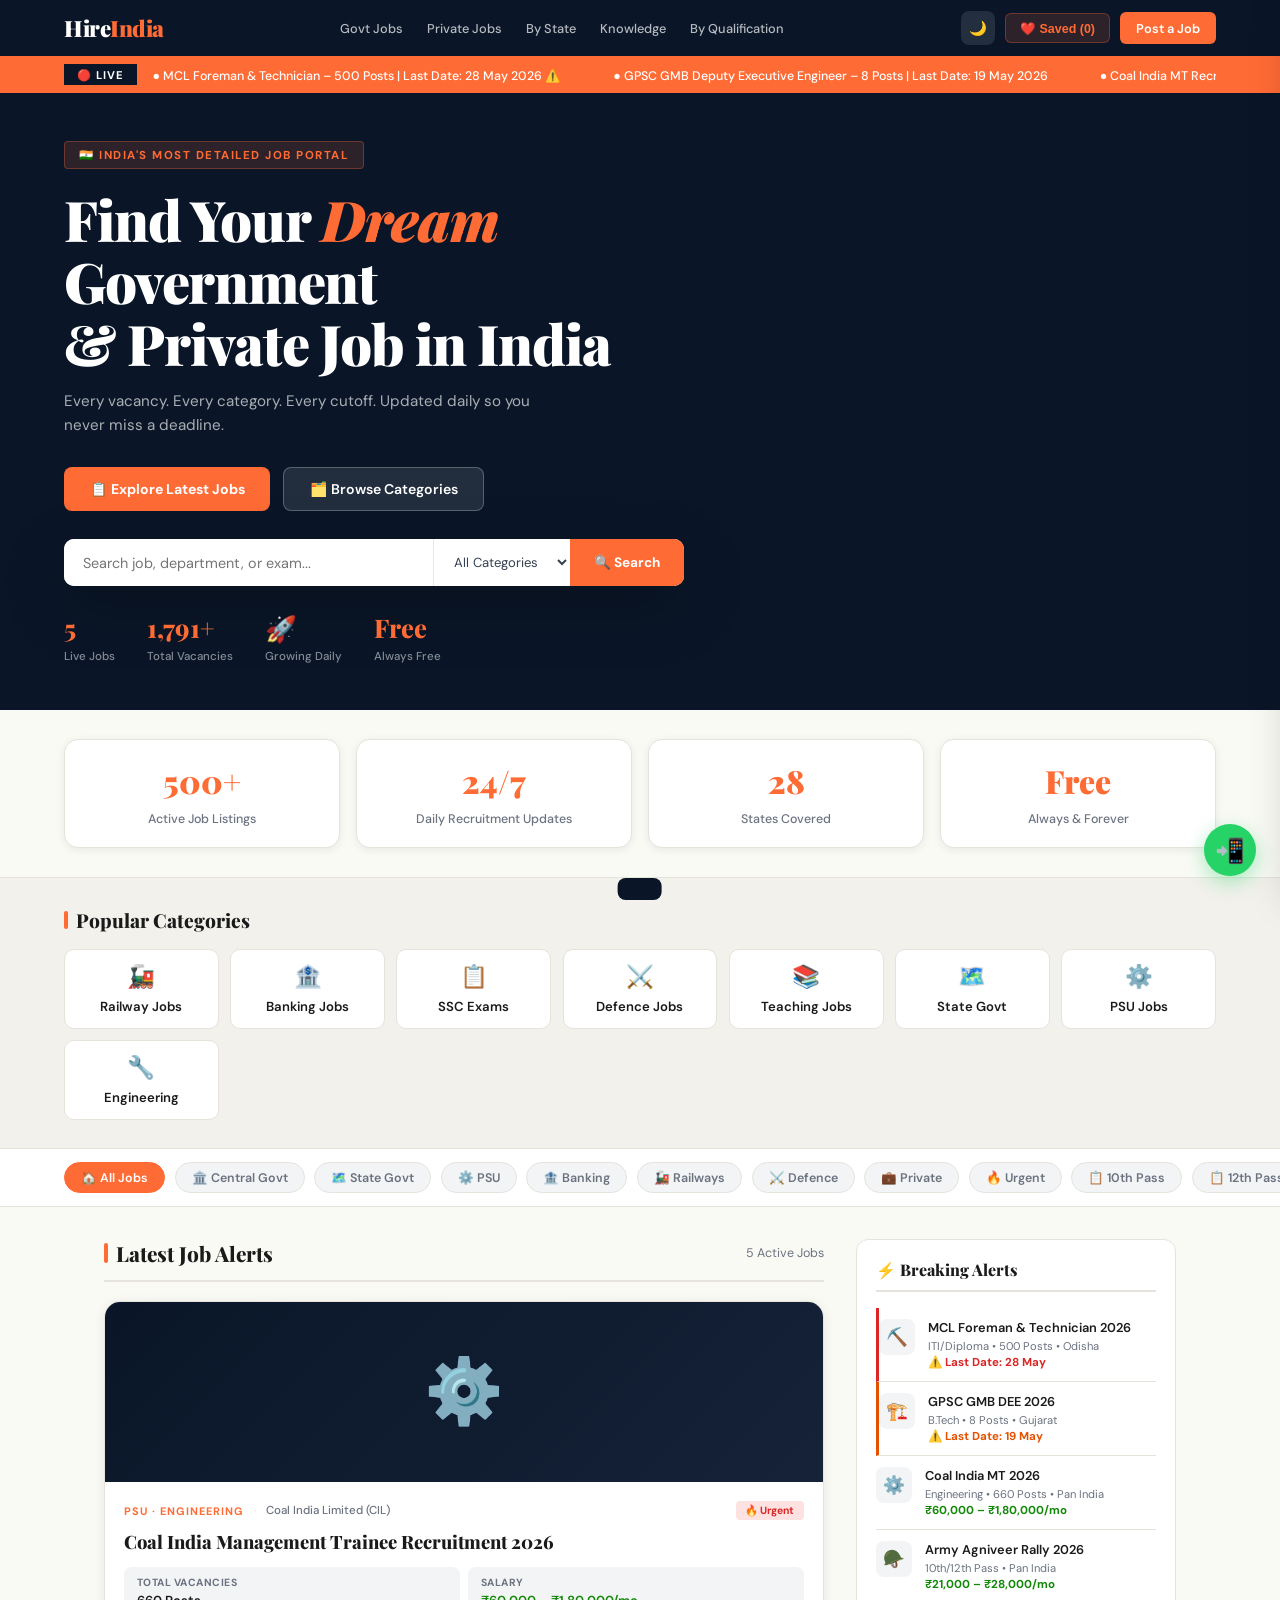
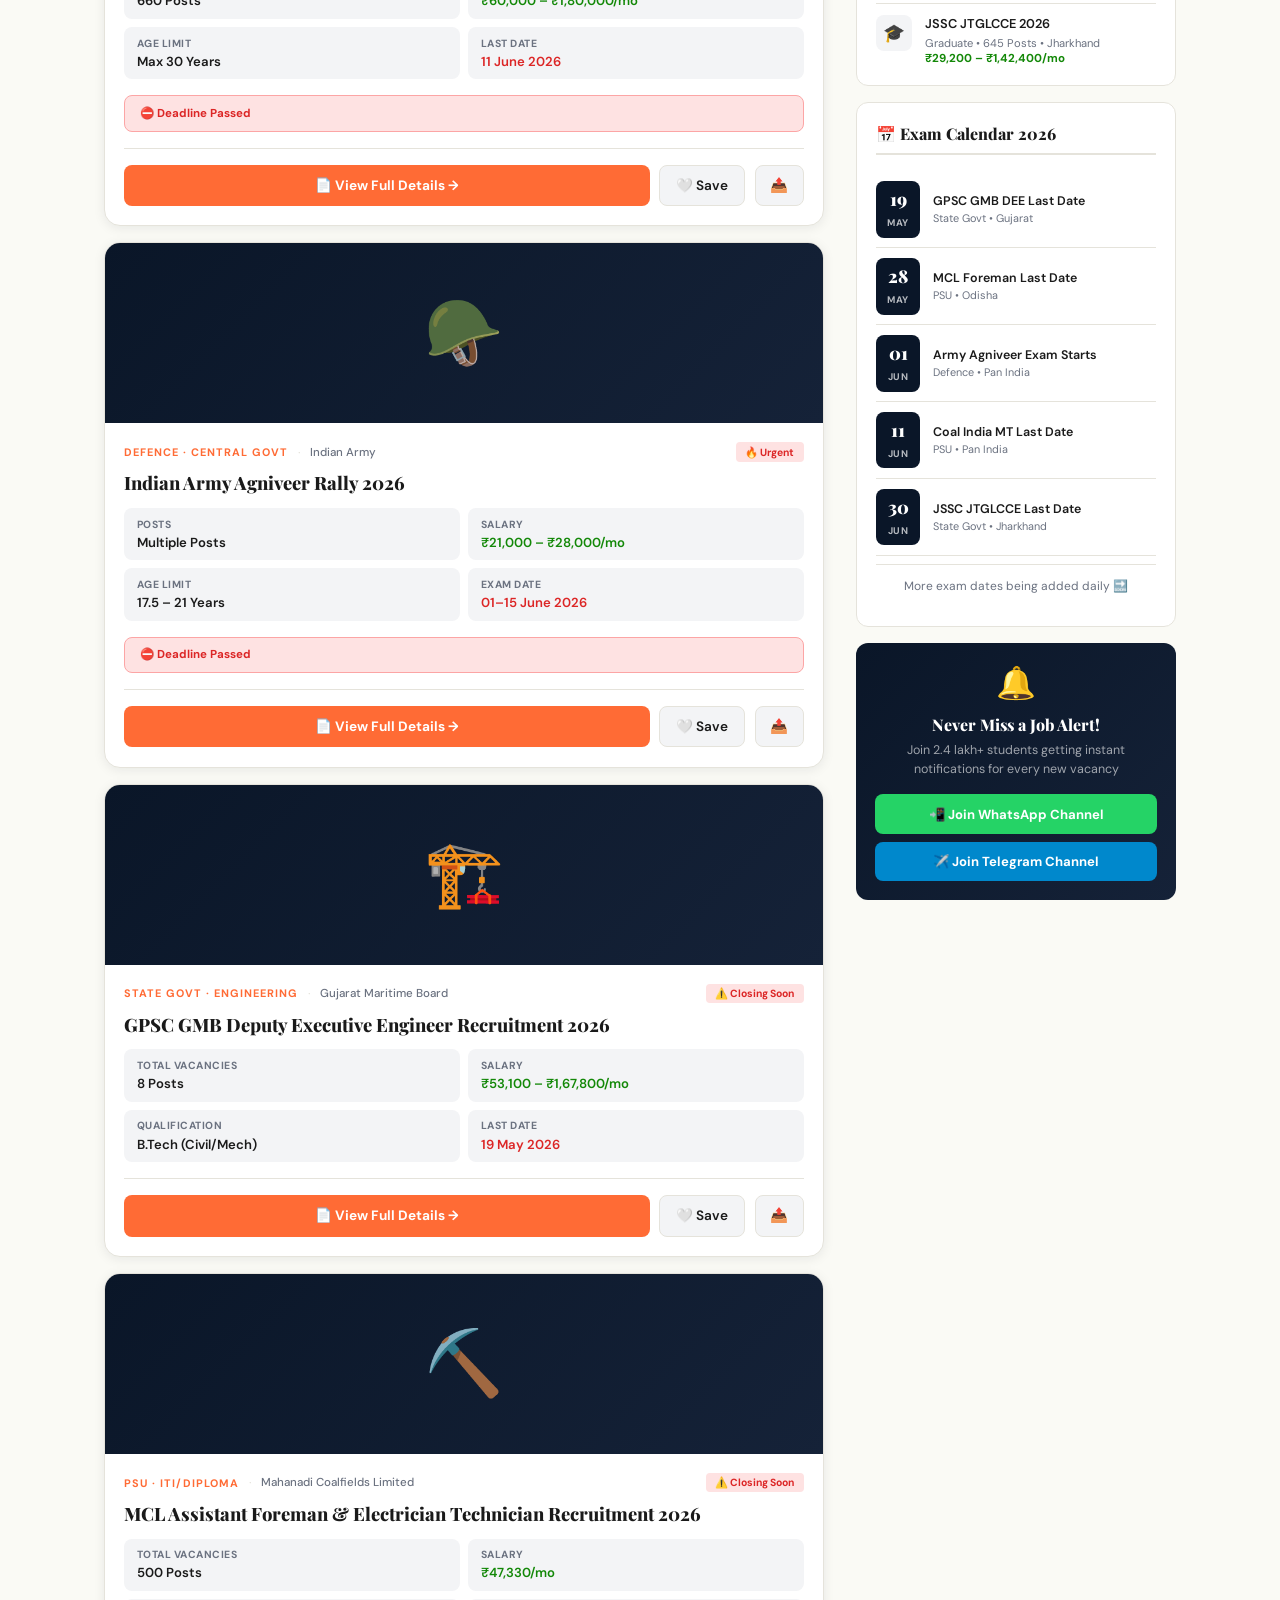
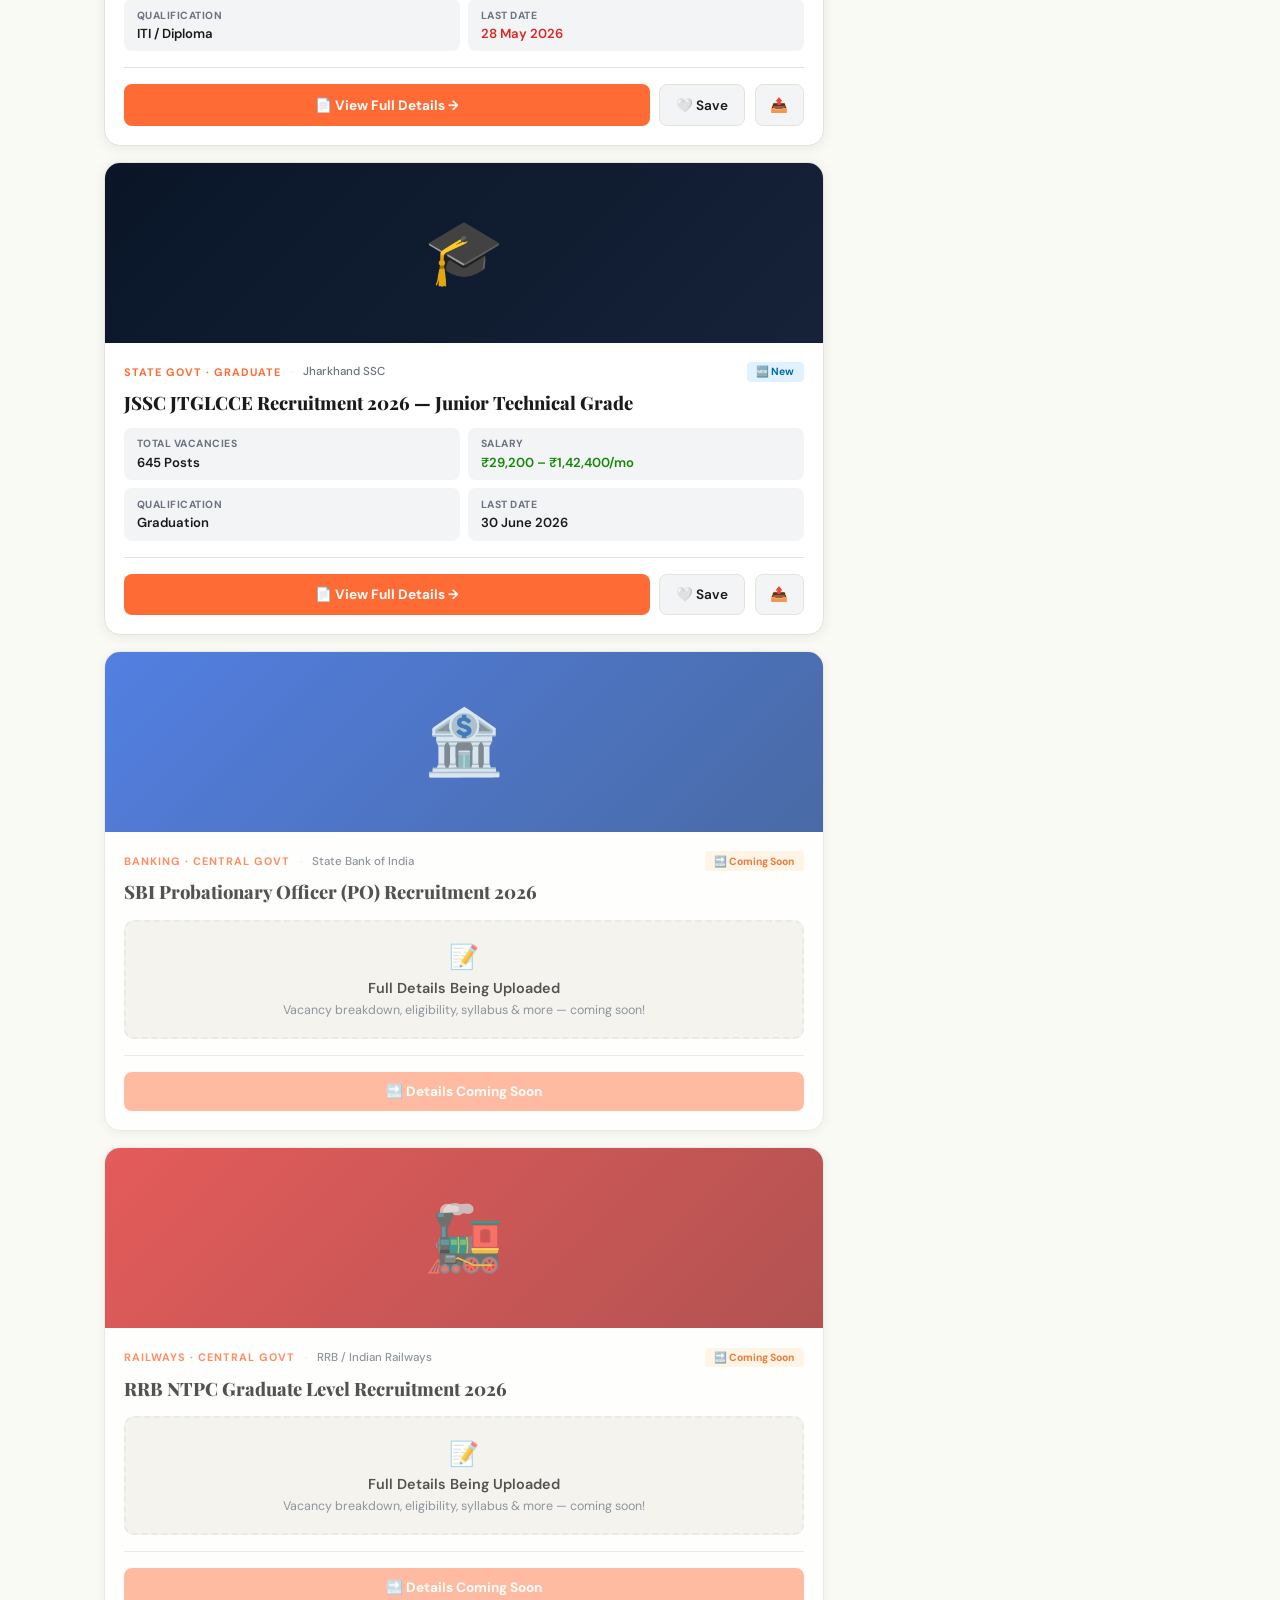
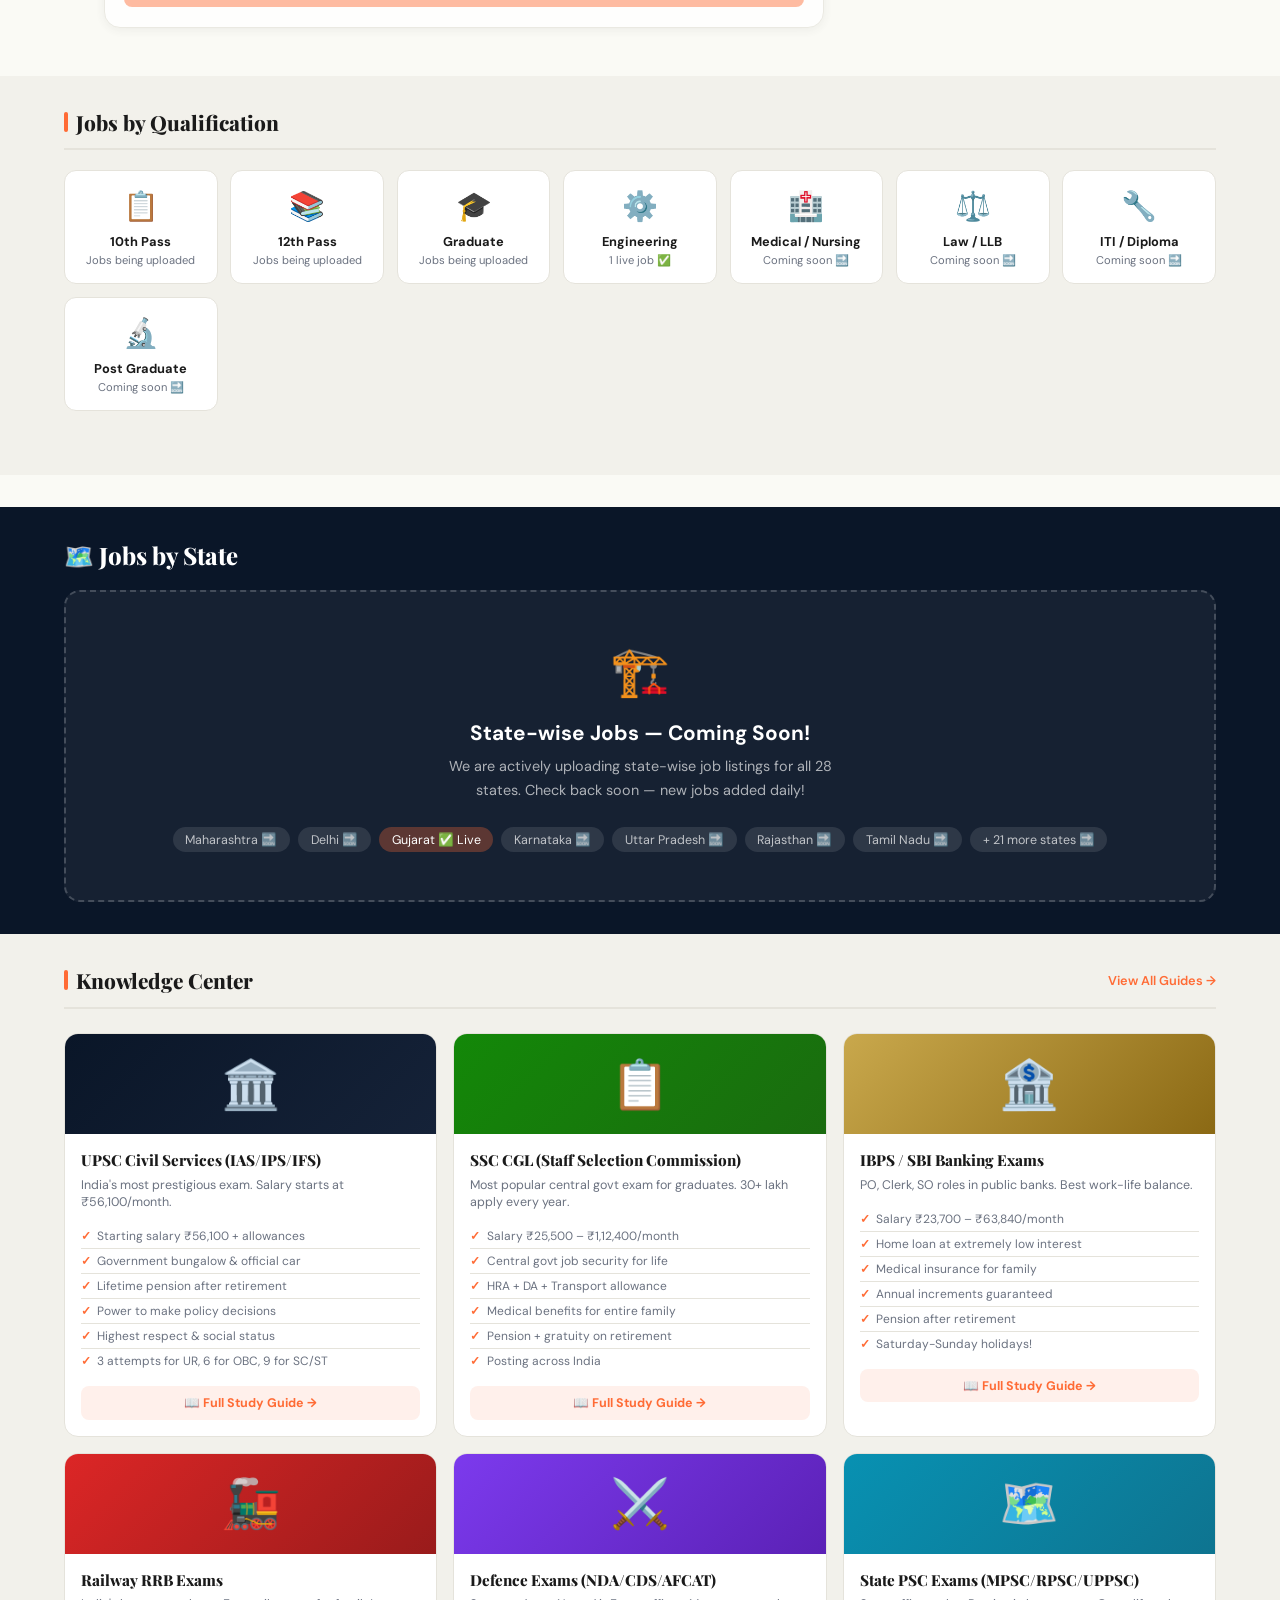
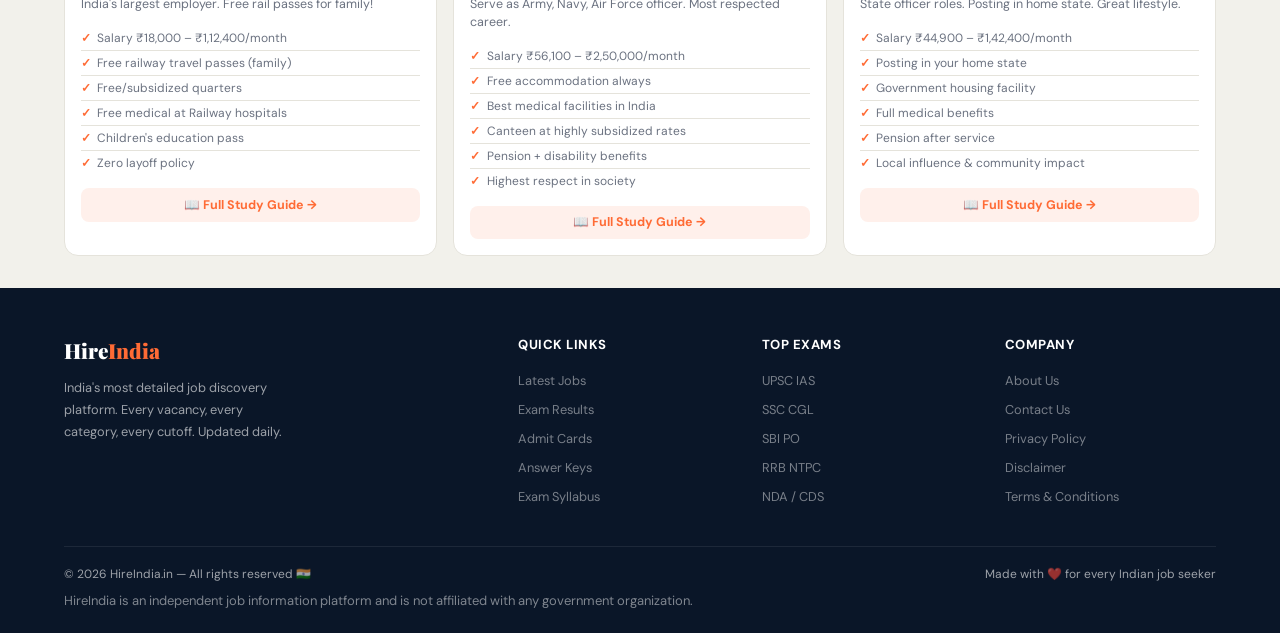
==== index.html @ b2b24990 "Add files via upload" ====
<!DOCTYPE html>
<html data-theme="light" lang="en">
<head>
<!-- Google tag (gtag.js) -->
<script async src="https://www.googletagmanager.com/gtag/js?id=G-LKHYPHGVPD"></script>
<script>
  window.dataLayer = window.dataLayer || [];
  function gtag(){dataLayer.push(arguments);}
  gtag('js', new Date());
  gtag('config', 'G-LKHYPHGVPD');
</script>
<meta charset="utf-8"/>
<meta content="width=device-width, initial-scale=1.0" name="viewport"/>
<title>HireIndia — Government &amp; Private Jobs in India 2026 | Latest Sarkari Naukri</title>
<link href="https://fonts.googleapis.com/css2?family=Playfair+Display:wght@700;800;900&family=DM+Sans:wght@300;400;500;600&family=DM+Mono&display=swap" rel="stylesheet"/>
<link href="https://hireindia-official.netlify.app/" rel="canonical"/>
<meta content="Find latest government and private jobs in India 2026. Get Sarkari Naukri updates, admit cards, results, and recruitment notifications daily on HireIndia." name="description"/>
<meta content="government jobs, Sarkari Naukri, India jobs, private jobs, admit card, results, recruitment 2026" name="keywords"/>
<meta content="index, follow" name="robots"/>
<meta content="HireIndia — Government &amp; Private Jobs in India 2026 | Latest Sarkari Naukri" property="og:title"/>
<meta content="Find latest government and private jobs in India 2026. Get Sarkari Naukri updates, admit cards, results, and recruitment notifications daily on HireIndia." property="og:description"/>
<meta content="website" property="og:type"/>
<meta content="https://hireindia-official.netlify.app/" property="og:url"/>
<meta content="https://hireindia-official.netlify.app/logo.png" property="og:image"/>
<meta content="summary_large_image" name="twitter:card"/>
<meta content="HireIndia — Government &amp; Private Jobs in India 2026 | Latest Sarkari Naukri" name="twitter:title"/>
<meta content="Find latest government and private jobs in India 2026. Get Sarkari Naukri updates, admit cards, results, and recruitment notifications daily on HireIndia." name="twitter:description"/>
<script type="application/ld+json">
{
  "@context": "https://schema.org",
  "@type": "WebSite",
  "name": "HireIndia",
  "url": "https://hireindia-official.netlify.app/",
  "description": "India's most detailed government job discovery platform. Latest Sarkari Naukri, PSU jobs, defence recruitment 2026.",
  "potentialAction": {
    "@type": "SearchAction",
    "target": "https://hireindia-official.netlify.app/?q={search_term_string}",
    "query-input": "required name=search_term_string"
  }
}
</script>
<style>
:root {
  --cream: #FAFAF5; --cream2: #F2F1EB;
  --navy: #0A1628; --navy2: #152238;
  --saffron: #FF6B35; --saffron-light: #FFF0EB;
  --green: #138808; --green-light: #E8F5E9;
  --blue: #1a56db; --blue-light: #EBF2FF;
  --gold: #C9A84C; --white: #FFFFFF;
  --gray: #6B7280; --gray-light: #F3F4F6;
  --border: #E5E3DB; --text: #1a1a1a;
  --card: #FFFFFF; --shadow: rgba(10,22,40,0.08);
  --red: #DC2626; --red-light: #FEE2E2;
}
[data-theme="dark"] {
  --cream: #0D1117; --cream2: #161B22;
  --navy: #0A1628; --navy2: #152238;
  --text: #E6EDF3; --card: #1C2333;
  --border: #30363D; --gray: #9CA3AF;
  --gray-light: #21262D; --shadow: rgba(0,0,0,0.4);
  --saffron-light: #2D1810; --green-light: #0D2818;
  --blue-light: #0D1F3C; --red-light: #2D1010; --white: #1C2333;
}
[data-theme="dark"] .state-section { background: #0A0F1E; }
[data-theme="dark"] .state-name,[data-theme="dark"] .state-count { color: rgba(255,255,255,0.85) !important; }
[data-theme="dark"] .state-item { background: rgba(255,255,255,0.05); border-color: rgba(255,255,255,0.1); }
[data-theme="dark"] .state-item:hover { background: rgba(255,107,53,0.15); border-color: var(--saffron); }
[data-theme="dark"] .qual-card { background: #1C2333; border-color: #30363D; }
[data-theme="dark"] .qual-name { color: #E6EDF3 !important; }
[data-theme="dark"] .qual-count { color: #9CA3AF !important; }
[data-theme="dark"] .knowledge-section { background: #161B22; }
[data-theme="dark"] .know-card { background: #1C2333; border-color: #30363D; }
[data-theme="dark"] .know-card-title { color: #E6EDF3 !important; }
[data-theme="dark"] .know-card-sub { color: #9CA3AF !important; }
[data-theme="dark"] .know-perks li { color: #9CA3AF !important; border-color: #30363D; }
[data-theme="dark"] .featured-card { background: #1C2333; border-color: #30363D; }
[data-theme="dark"] .card-title { color: #E6EDF3 !important; }
[data-theme="dark"] .card-org { color: #9CA3AF !important; }
[data-theme="dark"] .fact { background: #21262D; }
[data-theme="dark"] .fact-label { color: #9CA3AF !important; }
[data-theme="dark"] .fact-value { color: #E6EDF3 !important; }
[data-theme="dark"] .collapsible { border-color: #30363D; }
[data-theme="dark"] .collapsible-header { background: #1C2333; }
[data-theme="dark"] .collapsible-header:hover { background: #21262D; }
[data-theme="dark"] .collapsible-title { color: #E6EDF3 !important; }
[data-theme="dark"] .vacancy-table td,[data-theme="dark"] .age-table td,[data-theme="dark"] .fee-table td { color: #E6EDF3 !important; }
[data-theme="dark"] .vacancy-table tr:nth-child(even) td,[data-theme="dark"] .age-table tr:nth-child(even) td { background: #21262D; }
[data-theme="dark"] .timeline-label { color: #9CA3AF !important; }
[data-theme="dark"] .timeline-date { color: #E6EDF3 !important; }
[data-theme="dark"] .timeline-item { border-color: #30363D; }
[data-theme="dark"] .sidebar-card { background: #1C2333; border-color: #30363D; }
[data-theme="dark"] .sidebar-title { color: #E6EDF3 !important; border-color: #30363D; }
[data-theme="dark"] .quick-job-title { color: #E6EDF3 !important; }
[data-theme="dark"] .quick-job-meta { color: #9CA3AF !important; }
[data-theme="dark"] .quick-job { border-color: #30363D; }
[data-theme="dark"] .quick-job-icon { background: #21262D; }
[data-theme="dark"] .cal-item { border-color: #30363D; }
[data-theme="dark"] .cal-exam { color: #E6EDF3 !important; }
[data-theme="dark"] .cal-type { color: #9CA3AF !important; }
[data-theme="dark"] .filter-bar { background: #161B22; border-color: #30363D; }
[data-theme="dark"] .chip { background: #21262D; border-color: #30363D; color: #9CA3AF; }
[data-theme="dark"] .sec-head { border-color: #30363D; }
[data-theme="dark"] .sec-title { color: #E6EDF3 !important; }
[data-theme="dark"] .card-actions { border-color: #30363D; }
[data-theme="dark"] .btn-save { background: #21262D; border-color: #30363D; color: #E6EDF3; }
[data-theme="dark"] .btn-share { background: #21262D; border-color: #30363D; color: #E6EDF3; }
[data-theme="dark"] .fav-item { background: #21262D; }
[data-theme="dark"] .fav-item-title { color: #E6EDF3 !important; }
[data-theme="dark"] .fav-item-org { color: #9CA3AF !important; }
[data-theme="dark"] footer { background: #0A0F1E; }
[data-theme="dark"] .main-wrap { background: #0D1117; }
[data-theme="dark"] .hero-sub { color: rgba(255,255,255,0.65) !important; }
[data-theme="dark"] .stats-section { background: var(--cream); }
[data-theme="dark"] .stat-card { background: var(--card); border-color: var(--border); }
[data-theme="dark"] .stat-label { color: var(--gray) !important; }
[data-theme="dark"] .cat-section { background: var(--cream2); }
[data-theme="dark"] .cat-card { background: var(--card); border-color: var(--border); color: var(--text); }
[data-theme="dark"] .cat-card:hover { border-color: var(--saffron); }

* { margin: 0; padding: 0; box-sizing: border-box; }
html { scroll-behavior: smooth; }
body { font-family: 'DM Sans', sans-serif; background: var(--cream); color: var(--text); overflow-x: hidden; }

/* NAVBAR */
.navbar { position: fixed; top: 0; left: 0; right: 0; z-index: 1000; background: var(--navy); padding: 0 5%; height: 56px; display: flex; align-items: center; justify-content: space-between; }
.logo { font-family: 'Playfair Display', serif; font-size: 1.4rem; font-weight: 900; color: white; letter-spacing: -0.5px; cursor: pointer; }
.logo span { color: var(--saffron); }
.nav-center { display: flex; gap: 1.5rem; }
.nav-link { color: rgba(255,255,255,0.7); font-size: 0.8rem; font-weight: 500; cursor: pointer; transition: color .2s; text-decoration: none; }
.nav-link:hover { color: var(--saffron); }
.nav-right { display: flex; align-items: center; gap: 0.6rem; }
.dark-btn { background: rgba(255,255,255,0.1); border: none; color: white; width: 34px; height: 34px; border-radius: 8px; cursor: pointer; font-size: 0.9rem; display: flex; align-items: center; justify-content: center; transition: all .2s; }
.dark-btn:hover { background: rgba(255,255,255,0.2); }
.fav-nav-btn { background: rgba(255,107,53,0.15); border: 1px solid rgba(255,107,53,0.3); color: var(--saffron); padding: 0.4rem 0.9rem; border-radius: 6px; font-size: 0.78rem; font-weight: 600; cursor: pointer; transition: all .2s; }
.fav-nav-btn:hover { background: var(--saffron); color: white; }
.post-btn { background: var(--saffron); border: none; color: white; padding: 0.45rem 1rem; border-radius: 6px; font-family: 'DM Sans', sans-serif; font-weight: 600; font-size: 0.8rem; cursor: pointer; transition: all .2s; }
.post-btn:hover { background: #e55a27; transform: translateY(-1px); }

/* TICKER */
.ticker-bar { background: var(--saffron); margin-top: 56px; padding: 0.5rem 0; overflow: hidden; }
.ticker-inner { display: flex; align-items: center; }
.ticker-label { background: var(--navy); color: white; font-size: 0.7rem; font-weight: 700; padding: 0.2rem 0.8rem; letter-spacing: 1px; white-space: nowrap; margin-right: 1rem; }
.ticker-scroll { overflow: hidden; flex: 1; }
.ticker-text { display: inline-block; animation: scroll 40s linear infinite; white-space: nowrap; }
.ticker-text span { color: white; font-size: 0.78rem; font-weight: 500; margin-right: 3rem; }
.ticker-text span::before { content: '● '; }
@keyframes scroll { from { transform: translateX(0); } to { transform: translateX(-50%); } }

/* HERO */
.hero { background: var(--navy); padding: 3rem 5% 2.8rem; position: relative; overflow: hidden; }
.hero::before { content: ''; position: absolute; top: 0; right: 0; width: 50%; height: 100%; background: url('https://images.unsplash.com/photo-1529156069898-49953e39b3ac?w=800&q=80') center/cover; opacity: 0.08; }
.hero-tag { display: inline-flex; align-items: center; gap: 0.5rem; background: rgba(255,107,53,0.15); border: 1px solid rgba(255,107,53,0.3); color: var(--saffron); font-size: 0.72rem; font-weight: 700; letter-spacing: 1.5px; text-transform: uppercase; padding: 0.35rem 0.9rem; border-radius: 4px; margin-bottom: 1.2rem; animation: fadeUp 0.6s ease both; }
.hero h1 { font-family: 'Playfair Display', serif; font-size: clamp(2rem, 5vw, 3.5rem); font-weight: 900; color: white; line-height: 1.1; letter-spacing: -1px; margin-bottom: 1rem; animation: fadeUp 0.6s ease 0.1s both; max-width: 650px; }
.hero h1 em { font-style: italic; color: var(--saffron); }
.hero-sub { color: rgba(255,255,255,0.65); font-size: 0.95rem; margin-bottom: 1.8rem; animation: fadeUp 0.6s ease 0.2s both; max-width: 500px; line-height: 1.6; }

/* Hero CTA Buttons (V8 improvement) */
.hero-cta { display: flex; gap: 0.8rem; flex-wrap: wrap; margin-bottom: 1.8rem; animation: fadeUp 0.6s ease 0.25s both; }
.btn-hero-primary { background: var(--saffron); color: white; border: none; padding: 0.75rem 1.6rem; border-radius: 8px; font-family: 'DM Sans', sans-serif; font-weight: 700; font-size: 0.88rem; cursor: pointer; transition: all .2s; text-decoration: none; display: inline-flex; align-items: center; gap: 0.4rem; }
.btn-hero-primary:hover { background: #e55a27; transform: translateY(-2px); box-shadow: 0 8px 20px rgba(255,107,53,0.4); }
.btn-hero-secondary { background: rgba(255,255,255,0.1); color: white; border: 1.5px solid rgba(255,255,255,0.25); padding: 0.75rem 1.6rem; border-radius: 8px; font-family: 'DM Sans', sans-serif; font-weight: 600; font-size: 0.88rem; cursor: pointer; transition: all .2s; text-decoration: none; display: inline-flex; align-items: center; gap: 0.4rem; }
.btn-hero-secondary:hover { background: rgba(255,255,255,0.2); border-color: rgba(255,255,255,0.4); }

.search-wrap { display: flex; background: white; border-radius: 10px; overflow: hidden; max-width: 620px; box-shadow: 0 20px 60px rgba(0,0,0,0.3); animation: fadeUp 0.6s ease 0.3s both; margin-bottom: 1.5rem; }
.search-wrap input { flex: 1; border: none; outline: none; padding: 0.9rem 1.2rem; font-family: 'DM Sans', sans-serif; font-size: 0.9rem; color: var(--text); background: white; }
.search-wrap select { border: none; border-left: 1px solid #e5e7eb; outline: none; padding: 0 1rem; font-family: 'DM Sans', sans-serif; font-size: 0.82rem; color: #374151; background: white; cursor: pointer; }
.search-wrap button { background: var(--saffron); border: none; color: white; padding: 0 1.5rem; font-family: 'DM Sans', sans-serif; font-weight: 700; font-size: 0.85rem; cursor: pointer; transition: background .2s; white-space: nowrap; }
.search-wrap button:hover { background: #e55a27; }

.hero-stats { display: flex; gap: 2rem; flex-wrap: wrap; animation: fadeUp 0.6s ease 0.4s both; }
.hero-stat { text-align: left; }
.hero-stat-num { font-family: 'Playfair Display', serif; font-size: 1.6rem; font-weight: 800; color: var(--saffron); display: block; }
.hero-stat-label { font-size: 0.72rem; color: rgba(255,255,255,0.5); font-weight: 500; }

/* STATS SECTION (V8 improvement) */
.stats-section { background: var(--cream); padding: 1.8rem 5%; border-bottom: 1px solid var(--border); }
.stats-grid { max-width: 1200px; margin: 0 auto; display: grid; grid-template-columns: repeat(4, 1fr); gap: 1rem; }
.stat-card { background: var(--card); border: 1.5px solid var(--border); border-radius: 14px; padding: 1.2rem 1rem; text-align: center; transition: all .25s; box-shadow: 0 2px 8px var(--shadow); }
.stat-card:hover { transform: translateY(-2px); box-shadow: 0 8px 24px var(--shadow); border-color: var(--saffron); }
.stat-num { font-family: 'Playfair Display', serif; font-size: 2rem; font-weight: 900; color: var(--saffron); display: block; margin-bottom: 0.3rem; }
.stat-label { font-size: 0.78rem; color: var(--gray); font-weight: 500; }

/* POPULAR CATEGORIES (V8 improvement — functional) */
.cat-section { background: var(--cream2); padding: 1.8rem 5%; border-bottom: 1px solid var(--border); }
.cat-section-inner { max-width: 1200px; margin: 0 auto; }
.cat-section-title { font-family: 'Playfair Display', serif; font-size: 1.2rem; font-weight: 800; color: var(--text); margin-bottom: 1rem; display: flex; align-items: center; gap: 0.5rem; }
.cat-section-title::before { content: ''; width: 4px; height: 18px; background: var(--saffron); border-radius: 2px; display: inline-block; }
.cat-grid { display: grid; grid-template-columns: repeat(auto-fill, minmax(140px, 1fr)); gap: 0.7rem; }
.cat-card { background: var(--card); border: 1.5px solid var(--border); border-radius: 10px; padding: 0.8rem 1rem; font-size: 0.82rem; font-weight: 600; color: var(--text); cursor: pointer; transition: all .2s; text-align: center; display: flex; flex-direction: column; align-items: center; gap: 0.4rem; }
.cat-card:hover { border-color: var(--saffron); color: var(--saffron); transform: translateY(-2px); box-shadow: 0 6px 16px var(--shadow); }
.cat-icon { font-size: 1.4rem; }

/* FILTER BAR */
.filter-bar { background: var(--card); border-bottom: 1px solid var(--border); padding: 0.8rem 5%; display: flex; gap: 0.6rem; overflow-x: auto; -webkit-overflow-scrolling: touch; scrollbar-width: none; }
.filter-bar::-webkit-scrollbar { display: none; }
.chip { background: var(--gray-light); border: 1.5px solid var(--border); color: var(--gray); padding: 0.4rem 1rem; border-radius: 999px; font-size: 0.78rem; font-weight: 600; cursor: pointer; white-space: nowrap; transition: all .2s; flex-shrink: 0; }
.chip:hover, .chip.active { background: var(--navy); color: white; border-color: var(--navy); }
.chip.active { background: var(--saffron); border-color: var(--saffron); }

/* MAIN LAYOUT */
.main-wrap { max-width: 1200px; margin: 0 auto; padding: 2rem 5%; display: grid; grid-template-columns: 1fr 320px; gap: 2rem; }

/* SECTION HEADERS */
.sec-head { display: flex; justify-content: space-between; align-items: center; margin-bottom: 1.2rem; padding-bottom: 0.8rem; border-bottom: 2px solid var(--border); }
.sec-title { font-family: 'Playfair Display', serif; font-size: 1.3rem; font-weight: 800; color: var(--text); display: flex; align-items: center; gap: 0.5rem; }
.sec-title::before { content: ''; width: 4px; height: 20px; background: var(--saffron); border-radius: 2px; display: inline-block; }
.see-all { color: var(--saffron); font-size: 0.8rem; font-weight: 600; cursor: pointer; text-decoration: none; transition: opacity .2s; }
.see-all:hover { opacity: 0.7; }

/* FEATURED JOB CARD */
.featured-card { background: var(--card); border-radius: 16px; overflow: hidden; border: 1px solid var(--border); margin-bottom: 1rem; cursor: pointer; transition: all .3s; box-shadow: 0 2px 12px var(--shadow); }
.featured-card:hover { transform: translateY(-3px); box-shadow: 0 12px 40px var(--shadow); border-color: var(--saffron); }
.card-img { width: 100%; height: 180px; object-fit: cover; display: block; background: var(--navy); }
.card-img-placeholder { width: 100%; height: 180px; display: flex; align-items: center; justify-content: center; font-size: 4rem; background: linear-gradient(135deg, var(--navy), var(--navy2)); }
.card-body { padding: 1.2rem; }
.card-meta { display: flex; align-items: center; gap: 0.6rem; margin-bottom: 0.6rem; }
.card-category { font-size: 0.68rem; font-weight: 700; letter-spacing: 1px; text-transform: uppercase; color: var(--saffron); }
.card-dot { color: var(--border); font-size: 0.8rem; }
.card-org { font-size: 0.72rem; color: var(--gray); font-weight: 500; }
.badge { font-size: 0.65rem; font-weight: 700; padding: 0.2rem 0.6rem; border-radius: 4px; margin-left: auto; }
.badge-central { background: var(--blue-light); color: var(--blue); }
.badge-state { background: var(--green-light); color: var(--green); }
.badge-psu { background: var(--saffron-light); color: var(--saffron); }
.badge-private { background: var(--gray-light); color: var(--gray); }
.badge-urgent { background: var(--red-light); color: var(--red); }
.card-title { font-family: 'Playfair Display', serif; font-size: 1.15rem; font-weight: 800; color: var(--text); margin-bottom: 0.8rem; line-height: 1.3; }
.quick-facts { display: grid; grid-template-columns: 1fr 1fr; gap: 0.5rem; margin-bottom: 1rem; }
.fact { background: var(--gray-light); border-radius: 8px; padding: 0.6rem 0.8rem; }
.fact-label { font-size: 0.65rem; font-weight: 700; letter-spacing: 0.5px; text-transform: uppercase; color: var(--gray); margin-bottom: 0.2rem; }
.fact-value { font-size: 0.82rem; font-weight: 600; color: var(--text); }
.fact-value.salary { color: var(--green); }
.fact-value.urgent { color: var(--red); }
.countdown-strip { background: var(--red-light); border: 1px solid #fca5a5; border-radius: 8px; padding: 0.6rem 0.9rem; display: flex; align-items: center; justify-content: space-between; margin-bottom: 1rem; }
.countdown-label { font-size: 0.72rem; color: var(--red); font-weight: 700; }
.countdown-time { font-family: 'DM Mono', monospace; font-weight: 700; color: var(--red); font-size: 0.9rem; }
.card-actions { display: flex; gap: 0.6rem; padding-top: 1rem; border-top: 1px solid var(--border); margin-top: 1rem; }
.btn-apply { flex: 1; background: var(--saffron); color: white; border: none; padding: 0.7rem; border-radius: 8px; font-family: 'DM Sans', sans-serif; font-weight: 700; font-size: 0.85rem; cursor: pointer; transition: all .2s; text-align: center; text-decoration: none; display: flex; align-items: center; justify-content: center; }
.btn-apply:hover { background: #e55a27; }
.btn-save { background: var(--gray-light); border: 1.5px solid var(--border); color: var(--text); padding: 0.7rem 1rem; border-radius: 8px; font-family: 'DM Sans', sans-serif; font-weight: 600; font-size: 0.85rem; cursor: pointer; transition: all .2s; }
.btn-save:hover { background: var(--red-light); border-color: #fca5a5; }
.btn-save.saved { background: var(--red-light); border-color: #ef4444; color: var(--red); }
.btn-share { background: var(--gray-light); border: 1.5px solid var(--border); color: var(--text); padding: 0.7rem 0.9rem; border-radius: 8px; cursor: pointer; transition: all .2s; font-size: 0.9rem; }
.btn-share:hover { background: #dcfce7; border-color: #86efac; }

/* SIDEBAR */
.sidebar { position: relative; }
.sidebar-sticky { position: sticky; top: 70px; }
.sidebar-card { background: var(--card); border: 1px solid var(--border); border-radius: 12px; padding: 1.2rem; margin-bottom: 1rem; }
.sidebar-title { font-family: 'Playfair Display', serif; font-size: 1rem; font-weight: 800; color: var(--text); margin-bottom: 1rem; padding-bottom: 0.6rem; border-bottom: 2px solid var(--border); display: flex; align-items: center; gap: 0.4rem; }
.quick-job { display: flex; gap: 0.8rem; padding: 0.7rem 0; border-bottom: 1px solid var(--border); cursor: pointer; transition: all .2s; }
.quick-job:last-child { border-bottom: none; padding-bottom: 0; }
.quick-job:hover { opacity: 0.75; }
.quick-job-icon { width: 36px; height: 36px; border-radius: 8px; display: flex; align-items: center; justify-content: center; font-size: 1.1rem; flex-shrink: 0; background: var(--gray-light); }
.quick-job-title { font-weight: 600; font-size: 0.8rem; color: var(--text); margin-bottom: 0.2rem; }
.quick-job-meta { font-size: 0.7rem; color: var(--gray); }
.quick-job-salary { font-size: 0.72rem; font-weight: 700; color: var(--green); margin-top: 0.1rem; }
.cal-item { display: flex; align-items: center; gap: 0.8rem; padding: 0.6rem 0; border-bottom: 1px solid var(--border); }
.cal-item:last-child { border-bottom: none; }
.cal-date { background: var(--navy); color: white; border-radius: 8px; padding: 0.4rem 0.6rem; text-align: center; min-width: 44px; }
.cal-day { font-family: 'Playfair Display', serif; font-size: 1.1rem; font-weight: 900; display: block; }
.cal-month { font-size: 0.6rem; font-weight: 700; letter-spacing: 0.5px; text-transform: uppercase; opacity: 0.7; }
.cal-exam { font-size: 0.78rem; font-weight: 600; color: var(--text); }
.cal-type { font-size: 0.68rem; color: var(--gray); margin-top: 0.1rem; }
.alert-box { background: linear-gradient(135deg, var(--navy), var(--navy2)); border-radius: 12px; padding: 1.2rem; text-align: center; }
.alert-icon { font-size: 2rem; margin-bottom: 0.6rem; display: block; }
.alert-title { font-family: 'Playfair Display', serif; color: white; font-size: 1rem; font-weight: 800; margin-bottom: 0.4rem; }
.alert-sub { color: rgba(255,255,255,0.6); font-size: 0.78rem; margin-bottom: 1rem; line-height: 1.5; }
.btn-whatsapp { background: #25D366; color: white; border: none; width: 100%; padding: 0.7rem; border-radius: 8px; font-family: 'DM Sans', sans-serif; font-weight: 700; font-size: 0.82rem; cursor: pointer; transition: all .2s; margin-bottom: 0.5rem; }
.btn-whatsapp:hover { background: #128C7E; }
.btn-telegram { background: #0088cc; color: white; border: none; width: 100%; padding: 0.7rem; border-radius: 8px; font-family: 'DM Sans', sans-serif; font-weight: 700; font-size: 0.82rem; cursor: pointer; transition: all .2s; }
.btn-telegram:hover { background: #006699; }

/* QUAL SECTION */
.qual-grid { display: grid; grid-template-columns: repeat(auto-fill, minmax(140px, 1fr)); gap: 0.8rem; margin-bottom: 2rem; }
.qual-card { background: var(--card); border: 1.5px solid var(--border); border-radius: 12px; padding: 1rem; text-align: center; cursor: pointer; transition: all .2s; }
.qual-card:hover { border-color: var(--saffron); transform: translateY(-2px); box-shadow: 0 8px 20px var(--shadow); }
.qual-icon { font-size: 1.8rem; display: block; margin-bottom: 0.5rem; }
.qual-name { font-weight: 700; font-size: 0.8rem; color: var(--text); }
.qual-count { font-size: 0.7rem; color: var(--gray); margin-top: 0.2rem; }

/* STATE SECTION */
.state-section { background: var(--navy); padding: 2rem 5%; margin-top: 2rem; }
.state-sec-title { font-family: 'Playfair Display', serif; color: white; font-size: 1.5rem; font-weight: 800; margin-bottom: 1.2rem; display: flex; align-items: center; gap: 0.5rem; }

/* KNOWLEDGE CENTER */
.knowledge-section { padding: 2rem 5%; background: var(--cream2); }
.knowledge-grid { display: grid; grid-template-columns: repeat(auto-fill, minmax(280px, 1fr)); gap: 1rem; max-width: 1200px; margin: 0 auto; }
.know-card { background: var(--card); border-radius: 14px; overflow: hidden; border: 1px solid var(--border); transition: all .25s; cursor: pointer; }
.know-card:hover { transform: translateY(-3px); box-shadow: 0 12px 30px var(--shadow); }
.know-card-top { height: 100px; display: flex; align-items: center; justify-content: center; font-size: 3rem; }
.know-card-top.upsc { background: linear-gradient(135deg, #0A1628, #152238); }
.know-card-top.ssc { background: linear-gradient(135deg, #138808, #1a6b0f); }
.know-card-top.banking { background: linear-gradient(135deg, #C9A84C, #8B6914); }
.know-card-top.railway { background: linear-gradient(135deg, #DC2626, #991b1b); }
.know-card-top.defence { background: linear-gradient(135deg, #7c3aed, #5b21b6); }
.know-card-top.state { background: linear-gradient(135deg, #0891b2, #0e7490); }
.know-card-body { padding: 1rem; }
.know-card-title { font-family: 'Playfair Display', serif; font-weight: 800; font-size: 0.95rem; color: var(--text); margin-bottom: 0.4rem; }
.know-card-sub { font-size: 0.78rem; color: var(--gray); margin-bottom: 0.8rem; line-height: 1.4; }
.know-perks { list-style: none; margin-bottom: 0.8rem; }
.know-perks li { font-size: 0.75rem; color: var(--gray); padding: 0.25rem 0; border-bottom: 1px solid var(--border); display: flex; gap: 0.4rem; align-items: center; }
.know-perks li:last-child { border-bottom: none; }
.know-perks li::before { content: '✓'; color: var(--saffron); font-weight: 700; flex-shrink: 0; }
.know-btn { width: 100%; background: var(--saffron-light); color: var(--saffron); border: none; padding: 0.55rem; border-radius: 8px; font-family: 'DM Sans', sans-serif; font-weight: 700; font-size: 0.78rem; cursor: pointer; transition: all .2s; }
.know-btn:hover { background: var(--saffron); color: white; }

/* FOOTER */
footer { background: var(--navy); color: rgba(255,255,255,0.6); padding: 3rem 5% 1.5rem; }
.footer-grid { display: grid; grid-template-columns: 2fr 1fr 1fr 1fr; gap: 2rem; max-width: 1200px; margin: 0 auto 2rem; }
.footer-logo { font-family: 'Playfair Display', serif; font-size: 1.3rem; font-weight: 900; color: white; margin-bottom: 0.8rem; }
.footer-logo span { color: var(--saffron); }
.footer-desc { font-size: 0.8rem; line-height: 1.7; max-width: 220px; margin-bottom: 1rem; }
.footer-col h4 { color: white; font-weight: 700; font-size: 0.82rem; margin-bottom: 1rem; letter-spacing: 0.5px; }
.footer-col ul { list-style: none; }
.footer-col ul li { margin-bottom: 0.5rem; }
.footer-col ul li a { color: rgba(255,255,255,0.45); text-decoration: none; font-size: 0.8rem; transition: color .2s; cursor: pointer; }
.footer-col ul li a:hover { color: var(--saffron); }
.footer-bottom { max-width: 1200px; margin: 0 auto; border-top: 1px solid rgba(255,255,255,0.08); padding-top: 1.2rem; display: flex; justify-content: space-between; font-size: 0.75rem; flex-wrap: wrap; gap: 0.5rem; }

/* FAV PANEL */
.overlay { position: fixed; inset: 0; background: rgba(0,0,0,0.5); z-index: 1999; opacity: 0; pointer-events: none; transition: opacity 0.3s; }
.overlay.show { opacity: 1; pointer-events: all; }
.fav-panel { position: fixed; top: 0; right: -420px; width: 400px; height: 100vh; background: var(--card); border-left: 1px solid var(--border); z-index: 2000; transition: right 0.35s cubic-bezier(0.4,0,0.2,1); overflow-y: auto; box-shadow: -10px 0 40px rgba(0,0,0,0.2); }
.fav-panel.open { right: 0; }
.fav-panel-header { padding: 1.2rem 1.5rem; border-bottom: 1px solid var(--border); display: flex; justify-content: space-between; align-items: center; position: sticky; top: 0; background: var(--card); z-index: 1; }
.fav-panel-title { font-family: 'Playfair Display', serif; font-weight: 800; font-size: 1.1rem; color: var(--text); }
.fav-close { background: var(--gray-light); border: none; width: 34px; height: 34px; border-radius: 8px; cursor: pointer; font-size: 1rem; display: flex; align-items: center; justify-content: center; }
.fav-list { padding: 1rem 1.5rem; }
.fav-item { background: var(--gray-light); border-radius: 10px; padding: 1rem; margin-bottom: 0.8rem; position: relative; }
.fav-item-title { font-weight: 700; font-size: 0.88rem; color: var(--text); margin-bottom: 0.2rem; }
.fav-item-org { font-size: 0.75rem; color: var(--gray); margin-bottom: 0.4rem; }
.fav-item-salary { font-weight: 700; color: var(--green); font-size: 0.82rem; }
.fav-remove { position: absolute; top: 0.8rem; right: 0.8rem; background: none; border: none; cursor: pointer; color: var(--gray); font-size: 1rem; }
.fav-remove:hover { color: var(--red); }
.fav-empty { text-align: center; padding: 3rem 1rem; color: var(--gray); }
.toast { position: fixed; bottom: 5rem; left: 50%; transform: translateX(-50%) translateY(80px); background: var(--navy); color: white; padding: 0.7rem 1.4rem; border-radius: 8px; font-size: 0.82rem; font-weight: 500; z-index: 3000; transition: transform 0.3s; pointer-events: none; white-space: nowrap; }
.toast.show { transform: translateX(-50%) translateY(0); }
.wa-float { position: fixed; bottom: 1.5rem; right: 1.5rem; background: #25D366; color: white; width: 52px; height: 52px; border-radius: 50%; display: flex; align-items: center; justify-content: center; font-size: 1.5rem; cursor: pointer; box-shadow: 0 6px 20px rgba(37,211,102,0.4); z-index: 999; transition: all .2s; }
.wa-float:hover { transform: scale(1.1); }

@keyframes fadeUp { from { opacity: 0; transform: translateY(20px); } to { opacity: 1; transform: translateY(0); } }

@media (max-width: 900px) {
  .main-wrap { grid-template-columns: 1fr; }
  .sidebar { display: none; }
  .nav-center { display: none; }
  .footer-grid { grid-template-columns: 1fr 1fr; }
  .stats-grid { grid-template-columns: repeat(2, 1fr); }
  .cat-grid { grid-template-columns: repeat(3, 1fr); }
}
@media (max-width: 480px) {
  .footer-grid { grid-template-columns: 1fr; }
  .hero h1 { font-size: 1.8rem; }
  .search-wrap select { display: none; }
  .stats-grid { grid-template-columns: repeat(2, 1fr); }
  .cat-grid { grid-template-columns: repeat(2, 1fr); }
  .hero-cta { flex-direction: column; }
}
</style>
</head>
<body>

<!-- NAVBAR -->
<nav class="navbar">
  <div class="logo">Hire<span>India</span></div>
  <div class="nav-center">
    <a aria-label="Govt Jobs" class="nav-link" onclick="scrollTo('jobs-section')">Govt Jobs</a>
    <a aria-label="Private Jobs" class="nav-link" onclick="scrollTo('jobs-section')">Private Jobs</a>
    <a aria-label="By State" class="nav-link" onclick="scrollTo('state-section')">By State</a>
    <a aria-label="Knowledge" class="nav-link" onclick="scrollTo('knowledge-section')">Knowledge</a>
    <a aria-label="By Qualification" class="nav-link" onclick="scrollTo('qual-section')">By Qualification</a>
  </div>
  <div class="nav-right">
    <button aria-label="Toggle dark mode" class="dark-btn" onclick="toggleDark()" title="Toggle dark mode">🌙</button>
    <button aria-label="Saved Jobs" class="fav-nav-btn" onclick="toggleFavPanel()">❤️ Saved (<span id="fav-count">0</span>)</button>
    <button aria-label="Post a Job" class="post-btn" onclick="toast('Company posting coming soon! 🚀')">Post a Job</button>
  </div>
</nav>

<!-- TICKER -->
<div class="ticker-bar">
  <div class="ticker-inner" style="padding:0 5%;">
    <div class="ticker-label">🔴 LIVE</div>
    <div class="ticker-scroll">
      <div class="ticker-text">
        <span>MCL Foreman &amp; Technician – 500 Posts | Last Date: 28 May 2026 ⚠️</span>
        <span>GPSC GMB Deputy Executive Engineer – 8 Posts | Last Date: 19 May 2026</span>
        <span>Coal India MT Recruitment 2026 – 660 Vacancies | Last Date: 11 June 2026</span>
        <span>Indian Army Agniveer Rally 2026 – Exam: 01-15 June 2026</span>
        <span>JSSC JTGLCCE 2026 – 645 Posts | Last Date: 30 June 2026 🆕</span>
        <span>MCL Foreman &amp; Technician – 500 Posts | Last Date: 28 May 2026 ⚠️</span>
        <span>GPSC GMB Deputy Executive Engineer – 8 Posts | Last Date: 19 May 2026</span>
        <span>Coal India MT Recruitment 2026 – 660 Vacancies | Last Date: 11 June 2026</span>
        <span>Indian Army Agniveer Rally 2026 – Exam: 01-15 June 2026</span>
        <span>JSSC JTGLCCE 2026 – 645 Posts | Last Date: 30 June 2026 🆕</span>
      </div>
    </div>
  </div>
</div>

<!-- HERO -->
<section class="hero">
  <div class="hero-tag">🇮🇳 India's Most Detailed Job Portal</div>
  <h1>Find Your <em>Dream</em> Government<br/>&amp; Private Job in India</h1>
  <p class="hero-sub">Every vacancy. Every category. Every cutoff. Updated daily so you never miss a deadline.</p>
  <div class="hero-cta">
    <a class="btn-hero-primary" href="#" onclick="document.getElementById('jobs-section').scrollIntoView({behavior:'smooth'});return false;">📋 Explore Latest Jobs</a>
    <a class="btn-hero-secondary" href="#" onclick="document.getElementById('cat-section').scrollIntoView({behavior:'smooth'});return false;">🗂️ Browse Categories</a>
  </div>
  <div class="search-wrap">
    <input aria-label="Search jobs" class="search-input" id="search-input" oninput="doSearch()" onkeydown="if(event.key==='Escape')clearSearch()" placeholder="Search job, department, or exam..." type="text"/>
    <select aria-label="Select category" id="search-cat" onchange="searchJobs()">
      <option value="all">All Categories</option>
      <option value="central">Central Govt</option>
      <option value="state">State Govt</option>
      <option value="psu">PSU</option>
      <option value="private">Private</option>
      <option value="banking">Banking</option>
      <option value="railway">Railways</option>
    </select>
    <button aria-label="Search" onclick="searchJobs()">🔍 Search</button>
  </div>
  <div class="hero-stats">
    <div class="hero-stat"><span class="hero-stat-num">5</span><span class="hero-stat-label">Live Jobs</span></div>
    <div class="hero-stat"><span class="hero-stat-num">1,791+</span><span class="hero-stat-label">Total Vacancies</span></div>
    <div class="hero-stat"><span class="hero-stat-num">🚀</span><span class="hero-stat-label">Growing Daily</span></div>
    <div class="hero-stat"><span class="hero-stat-num">Free</span><span class="hero-stat-label">Always Free</span></div>
  </div>
</section>

<!-- STATS CARDS -->
<section class="stats-section">
  <div class="stats-grid">
    <div class="stat-card"><span class="stat-num">500+</span><span class="stat-label">Active Job Listings</span></div>
    <div class="stat-card"><span class="stat-num">24/7</span><span class="stat-label">Daily Recruitment Updates</span></div>
    <div class="stat-card"><span class="stat-num">28</span><span class="stat-label">States Covered</span></div>
    <div class="stat-card"><span class="stat-num">Free</span><span class="stat-label">Always &amp; Forever</span></div>
  </div>
</section>

<!-- POPULAR CATEGORIES -->
<section class="cat-section" id="cat-section">
  <div class="cat-section-inner">
    <div class="cat-section-title">Popular Categories</div>
    <div class="cat-grid">
      <div class="cat-card" onclick="filter('railway',null);document.getElementById('jobs-section').scrollIntoView({behavior:'smooth'})"><span class="cat-icon">🚂</span>Railway Jobs</div>
      <div class="cat-card" onclick="filter('banking',null);document.getElementById('jobs-section').scrollIntoView({behavior:'smooth'})"><span class="cat-icon">🏦</span>Banking Jobs</div>
      <div class="cat-card" onclick="filter('central',null);document.getElementById('jobs-section').scrollIntoView({behavior:'smooth'})"><span class="cat-icon">📋</span>SSC Exams</div>
      <div class="cat-card" onclick="filter('defence',null);document.getElementById('jobs-section').scrollIntoView({behavior:'smooth'})"><span class="cat-icon">⚔️</span>Defence Jobs</div>
      <div class="cat-card" onclick="toast('Teaching jobs coming soon!')"><span class="cat-icon">📚</span>Teaching Jobs</div>
      <div class="cat-card" onclick="filter('state',null);document.getElementById('jobs-section').scrollIntoView({behavior:'smooth'})"><span class="cat-icon">🗺️</span>State Govt</div>
      <div class="cat-card" onclick="filter('psu',null);document.getElementById('jobs-section').scrollIntoView({behavior:'smooth'})"><span class="cat-icon">⚙️</span>PSU Jobs</div>
      <div class="cat-card" onclick="filter('engineering',null);document.getElementById('jobs-section').scrollIntoView({behavior:'smooth'})"><span class="cat-icon">🔧</span>Engineering</div>
    </div>
  </div>
</section>

<!-- FILTER BAR -->
<div class="filter-bar">
  <div aria-label="All Jobs" class="chip active" onclick="filter('all',this)">🏠 All Jobs</div>
  <div aria-label="Central Govt" class="chip" onclick="filter('central',this)">🏛️ Central Govt</div>
  <div aria-label="State Govt" class="chip" onclick="filter('state',this)">🗺️ State Govt</div>
  <div aria-label="PSU" class="chip" onclick="filter('psu',this)">⚙️ PSU</div>
  <div aria-label="Banking" class="chip" onclick="filter('banking',this)">🏦 Banking</div>
  <div aria-label="Railways" class="chip" onclick="filter('railway',this)">🚂 Railways</div>
  <div aria-label="Defence" class="chip" onclick="filter('defence',this)">⚔️ Defence</div>
  <div aria-label="Private" class="chip" onclick="filter('private',this)">💼 Private</div>
  <div aria-label="Urgent" class="chip" onclick="filter('urgent',this)">🔥 Urgent</div>
  <div aria-label="10th Pass" class="chip" onclick="filter('10th',this)">📋 10th Pass</div>
  <div aria-label="12th Pass" class="chip" onclick="filter('12th',this)">📋 12th Pass</div>
  <div aria-label="Graduate" class="chip" onclick="filter('graduate',this)">🎓 Graduate</div>
  <div aria-label="Engineering" class="chip" onclick="filter('engineering',this)">⚙️ Engineering</div>
</div>

<!-- MAIN CONTENT -->
<div class="main-wrap">
  <div id="jobs-section">
    <div class="sec-head">
      <div class="sec-title">Latest Job Alerts</div>
      <span style="font-size:0.78rem;color:var(--gray);">5 Active Jobs</span>
    </div>

    <!-- JOB 1: COAL INDIA MT -->
    <div class="featured-card" data-type="psu engineering urgent">
      <img alt="Coal India Management Trainee 2026" class="card-img" loading="lazy" onerror="this.style.display='none';this.nextElementSibling.style.display='flex'" src="images/coal-india-banner.jpg"/>
      <div class="card-img-placeholder" style="display:none">⚙️</div>
      <div class="card-body">
        <div class="card-meta">
          <span class="card-category">PSU · Engineering</span>
          <span class="card-dot">·</span>
          <span class="card-org">Coal India Limited (CIL)</span>
          <span class="badge badge-urgent">🔥 Urgent</span>
        </div>
        <div class="card-title">Coal India Management Trainee Recruitment 2026</div>
        <div class="quick-facts">
          <div class="fact"><div class="fact-label">Total Vacancies</div><div class="fact-value">660 Posts</div></div>
          <div class="fact"><div class="fact-label">Salary</div><div class="fact-value salary">₹60,000 – ₹1,80,000/mo</div></div>
          <div class="fact"><div class="fact-label">Age Limit</div><div class="fact-value">Max 30 Years</div></div>
          <div class="fact"><div class="fact-label">Last Date</div><div class="fact-value urgent">11 June 2026</div></div>
        </div>
        <div class="countdown-strip" id="cd-coal"></div>
        <div class="card-actions">
          <a aria-label="View Full Details for Coal India MT" class="btn-apply" href="coal-india-mt-mining-2026.html">📄 View Full Details →</a>
          <button aria-label="Save Coal India MT" class="btn-save" id="save-1" onclick="toggleSave(1,'Coal India MT 2026','Coal India Limited','₹60,000 – ₹1,80,000',this)">🤍 Save</button>
          <button aria-label="Share" class="btn-share" onclick="toast('Link copied! 📲')">📤</button>
        </div>
      </div>
    </div>

    <!-- JOB 2: ARMY AGNIVEER -->
    <div class="featured-card" data-type="defence central 10th 12th">
      <img alt="Indian Army Agniveer Rally 2026" class="card-img" loading="lazy" onerror="this.style.display='none';this.nextElementSibling.style.display='flex'" src="images/agniveer-banner.jpg"/>
      <div class="card-img-placeholder" style="display:none">🪖</div>
      <div class="card-body">
        <div class="card-meta">
          <span class="card-category">Defence · Central Govt</span>
          <span class="card-dot">·</span>
          <span class="card-org">Indian Army</span>
          <span class="badge badge-urgent">🔥 Urgent</span>
        </div>
        <div class="card-title">Indian Army Agniveer Rally 2026</div>
        <div class="quick-facts">
          <div class="fact"><div class="fact-label">Posts</div><div class="fact-value">Multiple Posts</div></div>
          <div class="fact"><div class="fact-label">Salary</div><div class="fact-value salary">₹21,000 – ₹28,000/mo</div></div>
          <div class="fact"><div class="fact-label">Age Limit</div><div class="fact-value">17.5 – 21 Years</div></div>
          <div class="fact"><div class="fact-label">Exam Date</div><div class="fact-value urgent">01–15 June 2026</div></div>
        </div>
        <div class="countdown-strip" id="cd-agniveer"></div>
        <div class="card-actions">
          <a aria-label="View Full Details for Army Agniveer" class="btn-apply" href="army-agniveer-2026.html">📄 View Full Details →</a>
          <button aria-label="Save Army Agniveer" class="btn-save" id="save-2" onclick="toggleSave(2,'Army Agniveer 2026','Indian Army','₹21,000 – ₹28,000',this)">🤍 Save</button>
          <button aria-label="Share" class="btn-share" onclick="toast('Link copied! 📲')">📤</button>
        </div>
      </div>
    </div>

    <!-- JOB 3: GPSC GMB DEE -->
    <div class="featured-card" data-type="state engineering graduate">
      <img alt="GPSC GMB Deputy Executive Engineer 2026" class="card-img" loading="lazy" onerror="this.style.display='none';this.nextElementSibling.style.display='flex'" src="images/gpsc-gmb-banner.jpg"/>
      <div class="card-img-placeholder" style="display:none">🏗️</div>
      <div class="card-body">
        <div class="card-meta">
          <span class="card-category">State Govt · Engineering</span>
          <span class="card-dot">·</span>
          <span class="card-org">Gujarat Maritime Board</span>
          <span class="badge" style="background:#FEE2E2;color:#DC2626;">⚠️ Closing Soon</span>
        </div>
        <div class="card-title">GPSC GMB Deputy Executive Engineer Recruitment 2026</div>
        <div class="quick-facts">
          <div class="fact"><div class="fact-label">Total Vacancies</div><div class="fact-value">8 Posts</div></div>
          <div class="fact"><div class="fact-label">Salary</div><div class="fact-value salary">₹53,100 – ₹1,67,800/mo</div></div>
          <div class="fact"><div class="fact-label">Qualification</div><div class="fact-value">B.Tech (Civil/Mech)</div></div>
          <div class="fact"><div class="fact-label">Last Date</div><div class="fact-value urgent">19 May 2026</div></div>
        </div>
        <div class="card-actions">
          <a aria-label="View Full Details for GPSC GMB DEE" class="btn-apply" href="gpsc-gmb-dee-2026.html">📄 View Full Details →</a>
          <button aria-label="Save GPSC GMB DEE" class="btn-save" id="save-3" onclick="toggleSave(3,'GPSC GMB DEE 2026','Gujarat Maritime Board','₹53,100 – ₹1,67,800',this)">🤍 Save</button>
          <button aria-label="Share" class="btn-share" onclick="toast('Link copied! 📲')">📤</button>
        </div>
      </div>
    </div>

    <!-- JOB 4: MCL FOREMAN -->
    <div class="featured-card" data-type="psu iti diploma urgent">
      <img alt="MCL Assistant Foreman Technician 2026" class="card-img" loading="lazy" onerror="this.style.display='none';this.nextElementSibling.style.display='flex'" src="images/mcl-banner.jpg"/>
      <div class="card-img-placeholder" style="display:none">⛏️</div>
      <div class="card-body">
        <div class="card-meta">
          <span class="card-category">PSU · ITI/Diploma</span>
          <span class="card-dot">·</span>
          <span class="card-org">Mahanadi Coalfields Limited</span>
          <span class="badge badge-urgent">⚠️ Closing Soon</span>
        </div>
        <div class="card-title">MCL Assistant Foreman &amp; Electrician Technician Recruitment 2026</div>
        <div class="quick-facts">
          <div class="fact"><div class="fact-label">Total Vacancies</div><div class="fact-value">500 Posts</div></div>
          <div class="fact"><div class="fact-label">Salary</div><div class="fact-value salary">₹47,330/mo</div></div>
          <div class="fact"><div class="fact-label">Qualification</div><div class="fact-value">ITI / Diploma</div></div>
          <div class="fact"><div class="fact-label">Last Date</div><div class="fact-value urgent">28 May 2026</div></div>
        </div>
        <div class="card-actions">
          <a aria-label="View Full Details for MCL Foreman" class="btn-apply" href="mcl-foreman-technician-2026.html">📄 View Full Details →</a>
          <button aria-label="Save MCL Foreman" class="btn-save" id="save-4" onclick="toggleSave(4,'MCL Foreman 2026','Mahanadi Coalfields','₹47,330',this)">🤍 Save</button>
          <button aria-label="Share" class="btn-share" onclick="toast('Link copied! 📲')">📤</button>
        </div>
      </div>
    </div>

    <!-- JOB 5: JSSC JTGLCCE -->
    <div class="featured-card" data-type="state graduate jharkhand">
      <img alt="JSSC JTGLCCE 2026" class="card-img" loading="lazy" onerror="this.style.display='none';this.nextElementSibling.style.display='flex'" src="images/jssc-banner.jpg"/>
      <div class="card-img-placeholder" style="display:none">🎓</div>
      <div class="card-body">
        <div class="card-meta">
          <span class="card-category">State Govt · Graduate</span>
          <span class="card-dot">·</span>
          <span class="card-org">Jharkhand SSC</span>
          <span class="badge" style="background:#E0F2FE;color:#0369A1;">🆕 New</span>
        </div>
        <div class="card-title">JSSC JTGLCCE Recruitment 2026 — Junior Technical Grade</div>
        <div class="quick-facts">
          <div class="fact"><div class="fact-label">Total Vacancies</div><div class="fact-value">645 Posts</div></div>
          <div class="fact"><div class="fact-label">Salary</div><div class="fact-value salary">₹29,200 – ₹1,42,400/mo</div></div>
          <div class="fact"><div class="fact-label">Qualification</div><div class="fact-value">Graduation</div></div>
          <div class="fact"><div class="fact-label">Last Date</div><div class="fact-value">30 June 2026</div></div>
        </div>
        <div class="card-actions">
          <a aria-label="View Full Details for JSSC JTGLCCE" class="btn-apply" href="jssc-jtglcce-2026.html">📄 View Full Details →</a>
          <button aria-label="Save JSSC JTGLCCE" class="btn-save" id="save-5" onclick="toggleSave(5,'JSSC JTGLCCE 2026','Jharkhand SSC','₹29,200 – ₹1,42,400',this)">🤍 Save</button>
          <button aria-label="Share" class="btn-share" onclick="toast('Link copied! 📲')">📤</button>
        </div>
      </div>
    </div>

    <!-- COMING SOON: SBI PO -->
    <div class="featured-card" data-type="banking central graduate" style="opacity:0.75;">
      <div class="card-img-placeholder" style="display:flex;background:linear-gradient(135deg,#1a56db,#0e3a8a);">🏦</div>
      <div class="card-body">
        <div class="card-meta"><span class="card-category">Banking · Central Govt</span><span class="card-dot">·</span><span class="card-org">State Bank of India</span><span class="badge" style="background:#FFF3E0;color:#E65100;">🔜 Coming Soon</span></div>
        <div class="card-title">SBI Probationary Officer (PO) Recruitment 2026</div>
        <div style="background:var(--cream2);border:2px dashed var(--border);border-radius:10px;padding:1.2rem;text-align:center;margin:1rem 0;"><div style="font-size:1.5rem;margin-bottom:0.4rem;">📝</div><div style="font-weight:600;color:var(--text);font-size:0.9rem;">Full Details Being Uploaded</div><div style="font-size:0.78rem;color:var(--gray);margin-top:0.3rem;">Vacancy breakdown, eligibility, syllabus &amp; more — coming soon!</div></div>
        <div class="card-actions"><button class="btn-apply" disabled style="opacity:0.6;cursor:not-allowed;">🔜 Details Coming Soon</button></div>
      </div>
    </div>

    <!-- COMING SOON: RRB NTPC -->
    <div class="featured-card" data-type="railway central graduate 12th" style="opacity:0.75;">
      <div class="card-img-placeholder" style="display:flex;background:linear-gradient(135deg,#DC2626,#991b1b);">🚂</div>
      <div class="card-body">
        <div class="card-meta"><span class="card-category">Railways · Central Govt</span><span class="card-dot">·</span><span class="card-org">RRB / Indian Railways</span><span class="badge" style="background:#FFF3E0;color:#E65100;">🔜 Coming Soon</span></div>
        <div class="card-title">RRB NTPC Graduate Level Recruitment 2026</div>
        <div style="background:var(--cream2);border:2px dashed var(--border);border-radius:10px;padding:1.2rem;text-align:center;margin:1rem 0;"><div style="font-size:1.5rem;margin-bottom:0.4rem;">📝</div><div style="font-weight:600;color:var(--text);font-size:0.9rem;">Full Details Being Uploaded</div><div style="font-size:0.78rem;color:var(--gray);margin-top:0.3rem;">Vacancy breakdown, eligibility, syllabus &amp; more — coming soon!</div></div>
        <div class="card-actions"><button class="btn-apply" disabled style="opacity:0.6;cursor:not-allowed;">🔜 Details Coming Soon</button></div>
      </div>
    </div>
  </div>

  <!-- SIDEBAR -->
  <div class="sidebar">
    <div class="sidebar-sticky">
      <div class="sidebar-card">
        <div class="sidebar-title">⚡ Breaking Alerts</div>
        <a aria-label="MCL Foreman & Technician 2026" class="quick-job" href="mcl-foreman-technician-2026.html" style="text-decoration:none;color:inherit;border-left:3px solid #DC2626;">
          <div class="quick-job-icon">⛏️</div>
          <div><div class="quick-job-title">MCL Foreman &amp; Technician 2026</div><div class="quick-job-meta">ITI/Diploma • 500 Posts • Odisha</div><div class="quick-job-salary" style="color:#DC2626;">⚠️ Last Date: 28 May</div></div>
        </a>
        <a aria-label="GPSC GMB DEE 2026" class="quick-job" href="gpsc-gmb-dee-2026.html" style="text-decoration:none;color:inherit;border-left:3px solid #E65100;">
          <div class="quick-job-icon">🏗️</div>
          <div><div class="quick-job-title">GPSC GMB DEE 2026</div><div class="quick-job-meta">B.Tech • 8 Posts • Gujarat</div><div class="quick-job-salary" style="color:#E65100;">⚠️ Last Date: 19 May</div></div>
        </a>
        <a aria-label="Coal India MT 2026" class="quick-job" href="coal-india-mt-mining-2026.html" style="text-decoration:none;color:inherit;">
          <div class="quick-job-icon">⚙️</div>
          <div><div class="quick-job-title">Coal India MT 2026</div><div class="quick-job-meta">Engineering • 660 Posts • Pan India</div><div class="quick-job-salary">₹60,000 – ₹1,80,000/mo</div></div>
        </a>
        <a aria-label="Army Agniveer Rally 2026" class="quick-job" href="army-agniveer-2026.html" style="text-decoration:none;color:inherit;">
          <div class="quick-job-icon">🪖</div>
          <div><div class="quick-job-title">Army Agniveer Rally 2026</div><div class="quick-job-meta">10th/12th Pass • Pan India</div><div class="quick-job-salary">₹21,000 – ₹28,000/mo</div></div>
        </a>
        <a aria-label="JSSC JTGLCCE 2026" class="quick-job" href="jssc-jtglcce-2026.html" style="text-decoration:none;color:inherit;">
          <div class="quick-job-icon">🎓</div>
          <div><div class="quick-job-title">JSSC JTGLCCE 2026</div><div class="quick-job-meta">Graduate • 645 Posts • Jharkhand</div><div class="quick-job-salary">₹29,200 – ₹1,42,400/mo</div></div>
        </a>
      </div>
      <div class="sidebar-card">
        <div class="sidebar-title">📅 Exam Calendar 2026</div>
        <div class="cal-item"><div class="cal-date"><span class="cal-day">19</span><span class="cal-month">May</span></div><div><div class="cal-exam">GPSC GMB DEE Last Date</div><div class="cal-type">State Govt • Gujarat</div></div></div>
        <div class="cal-item"><div class="cal-date"><span class="cal-day">28</span><span class="cal-month">May</span></div><div><div class="cal-exam">MCL Foreman Last Date</div><div class="cal-type">PSU • Odisha</div></div></div>
        <div class="cal-item"><div class="cal-date"><span class="cal-day">01</span><span class="cal-month">Jun</span></div><div><div class="cal-exam">Army Agniveer Exam Starts</div><div class="cal-type">Defence • Pan India</div></div></div>
        <div class="cal-item"><div class="cal-date"><span class="cal-day">11</span><span class="cal-month">Jun</span></div><div><div class="cal-exam">Coal India MT Last Date</div><div class="cal-type">PSU • Pan India</div></div></div>
        <div class="cal-item"><div class="cal-date"><span class="cal-day">30</span><span class="cal-month">Jun</span></div><div><div class="cal-exam">JSSC JTGLCCE Last Date</div><div class="cal-type">State Govt • Jharkhand</div></div></div>
        <div style="padding:0.8rem;font-size:0.75rem;color:var(--gray);text-align:center;border-top:1px solid var(--border);margin-top:0.5rem;">More exam dates being added daily 🔜</div>
      </div>
      <div class="alert-box">
        <span class="alert-icon">🔔</span>
        <div class="alert-title">Never Miss a Job Alert!</div>
        <div class="alert-sub">Join 2.4 lakh+ students getting instant notifications for every new vacancy</div>
        <button class="btn-whatsapp" onclick="toast('WhatsApp channel coming soon! 📲')">📲 Join WhatsApp Channel</button>
        <button class="btn-telegram" onclick="toast('Telegram channel coming soon! ✈️')">✈️ Join Telegram Channel</button>
      </div>
    </div>
  </div>
</div>

<!-- QUALIFICATION SECTION -->
<div id="qual-section" style="padding:2rem 5%;background:var(--cream2);">
  <div style="max-width:1200px;margin:0 auto;">
    <div class="sec-head"><div class="sec-title">Jobs by Qualification</div></div>
    <div class="qual-grid">
      <div class="qual-card"><span class="qual-icon">📋</span><div class="qual-name">10th Pass</div><div class="qual-count">Jobs being uploaded</div></div>
      <div class="qual-card"><span class="qual-icon">📚</span><div class="qual-name">12th Pass</div><div class="qual-count">Jobs being uploaded</div></div>
      <div class="qual-card"><span class="qual-icon">🎓</span><div class="qual-name">Graduate</div><div class="qual-count">Jobs being uploaded</div></div>
      <div class="qual-card"><span class="qual-icon">⚙️</span><div class="qual-name">Engineering</div><div class="qual-count">1 live job ✅</div></div>
      <div class="qual-card"><span class="qual-icon">🏥</span><div class="qual-name">Medical / Nursing</div><div class="qual-count">Coming soon 🔜</div></div>
      <div class="qual-card"><span class="qual-icon">⚖️</span><div class="qual-name">Law / LLB</div><div class="qual-count">Coming soon 🔜</div></div>
      <div class="qual-card"><span class="qual-icon">🔧</span><div class="qual-name">ITI / Diploma</div><div class="qual-count">Coming soon 🔜</div></div>
      <div class="qual-card"><span class="qual-icon">🔬</span><div class="qual-name">Post Graduate</div><div class="qual-count">Coming soon 🔜</div></div>
    </div>
  </div>
</div>

<!-- STATE SECTION -->
<div class="state-section" id="state-section">
  <div style="max-width:1200px;margin:0 auto;">
    <div class="state-sec-title">🗺️ Jobs by State</div>
    <div style="text-align:center;padding:3rem 1rem;background:rgba(255,255,255,0.05);border-radius:16px;border:2px dashed rgba(255,255,255,0.2);">
      <div style="font-size:3rem;margin-bottom:1rem;">🏗️</div>
      <div style="font-size:1.3rem;font-weight:700;color:#fff;margin-bottom:0.5rem;">State-wise Jobs — Coming Soon!</div>
      <div style="font-size:0.9rem;color:rgba(255,255,255,0.65);max-width:400px;margin:0 auto;line-height:1.7;">We are actively uploading state-wise job listings for all 28 states. Check back soon — new jobs added daily!</div>
      <div style="margin-top:1.5rem;display:flex;flex-wrap:wrap;justify-content:center;gap:0.5rem;">
        <span style="background:rgba(255,255,255,0.1);color:rgba(255,255,255,0.7);padding:0.3rem 0.8rem;border-radius:20px;font-size:0.78rem;">Maharashtra 🔜</span>
        <span style="background:rgba(255,255,255,0.1);color:rgba(255,255,255,0.7);padding:0.3rem 0.8rem;border-radius:20px;font-size:0.78rem;">Delhi 🔜</span>
        <span style="background:rgba(255,107,53,0.3);color:#fff;padding:0.3rem 0.8rem;border-radius:20px;font-size:0.78rem;">Gujarat ✅ Live</span>
        <span style="background:rgba(255,255,255,0.1);color:rgba(255,255,255,0.7);padding:0.3rem 0.8rem;border-radius:20px;font-size:0.78rem;">Karnataka 🔜</span>
        <span style="background:rgba(255,255,255,0.1);color:rgba(255,255,255,0.7);padding:0.3rem 0.8rem;border-radius:20px;font-size:0.78rem;">Uttar Pradesh 🔜</span>
        <span style="background:rgba(255,255,255,0.1);color:rgba(255,255,255,0.7);padding:0.3rem 0.8rem;border-radius:20px;font-size:0.78rem;">Rajasthan 🔜</span>
        <span style="background:rgba(255,255,255,0.1);color:rgba(255,255,255,0.7);padding:0.3rem 0.8rem;border-radius:20px;font-size:0.78rem;">Tamil Nadu 🔜</span>
        <span style="background:rgba(255,255,255,0.1);color:rgba(255,255,255,0.7);padding:0.3rem 0.8rem;border-radius:20px;font-size:0.78rem;">+ 21 more states 🔜</span>
      </div>
    </div>
  </div>
</div>

<!-- KNOWLEDGE CENTER -->
<div class="knowledge-section" id="knowledge-section">
  <div style="max-width:1200px;margin:0 auto;">
    <div class="sec-head" style="margin-bottom:1.5rem;"><div class="sec-title">Knowledge Center</div><a aria-label="View All Guides" class="see-all">View All Guides →</a></div>
    <div class="knowledge-grid">
      <div class="know-card"><div class="know-card-top upsc">🏛️</div><div class="know-card-body"><div class="know-card-title">UPSC Civil Services (IAS/IPS/IFS)</div><div class="know-card-sub">India's most prestigious exam. Salary starts at ₹56,100/month.</div><ul class="know-perks"><li>Starting salary ₹56,100 + allowances</li><li>Government bungalow &amp; official car</li><li>Lifetime pension after retirement</li><li>Power to make policy decisions</li><li>Highest respect &amp; social status</li><li>3 attempts for UR, 6 for OBC, 9 for SC/ST</li></ul><button class="know-btn" onclick="toast('UPSC full guide coming soon!')">📖 Full Study Guide →</button></div></div>
      <div class="know-card"><div class="know-card-top ssc">📋</div><div class="know-card-body"><div class="know-card-title">SSC CGL (Staff Selection Commission)</div><div class="know-card-sub">Most popular central govt exam for graduates. 30+ lakh apply every year.</div><ul class="know-perks"><li>Salary ₹25,500 – ₹1,12,400/month</li><li>Central govt job security for life</li><li>HRA + DA + Transport allowance</li><li>Medical benefits for entire family</li><li>Pension + gratuity on retirement</li><li>Posting across India</li></ul><button class="know-btn" onclick="toast('SSC full guide coming soon!')">📖 Full Study Guide →</button></div></div>
      <div class="know-card"><div class="know-card-top banking">🏦</div><div class="know-card-body"><div class="know-card-title">IBPS / SBI Banking Exams</div><div class="know-card-sub">PO, Clerk, SO roles in public banks. Best work-life balance.</div><ul class="know-perks"><li>Salary ₹23,700 – ₹63,840/month</li><li>Home loan at extremely low interest</li><li>Medical insurance for family</li><li>Annual increments guaranteed</li><li>Pension after retirement</li><li>Saturday-Sunday holidays!</li></ul><button class="know-btn" onclick="toast('Banking full guide coming soon!')">📖 Full Study Guide →</button></div></div>
      <div class="know-card"><div class="know-card-top railway">🚂</div><div class="know-card-body"><div class="know-card-title">Railway RRB Exams</div><div class="know-card-sub">India's largest employer. Free rail passes for family!</div><ul class="know-perks"><li>Salary ₹18,000 – ₹1,12,400/month</li><li>Free railway travel passes (family)</li><li>Free/subsidized quarters</li><li>Free medical at Railway hospitals</li><li>Children's education pass</li><li>Zero layoff policy</li></ul><button class="know-btn" onclick="toast('Railway full guide coming soon!')">📖 Full Study Guide →</button></div></div>
      <div class="know-card"><div class="know-card-top defence">⚔️</div><div class="know-card-body"><div class="know-card-title">Defence Exams (NDA/CDS/AFCAT)</div><div class="know-card-sub">Serve as Army, Navy, Air Force officer. Most respected career.</div><ul class="know-perks"><li>Salary ₹56,100 – ₹2,50,000/month</li><li>Free accommodation always</li><li>Best medical facilities in India</li><li>Canteen at highly subsidized rates</li><li>Pension + disability benefits</li><li>Highest respect in society</li></ul><button class="know-btn" onclick="toast('Defence full guide coming soon!')">📖 Full Study Guide →</button></div></div>
      <div class="know-card"><div class="know-card-top state">🗺️</div><div class="know-card-body"><div class="know-card-title">State PSC Exams (MPSC/RPSC/UPPSC)</div><div class="know-card-sub">State officer roles. Posting in home state. Great lifestyle.</div><ul class="know-perks"><li>Salary ₹44,900 – ₹1,42,400/month</li><li>Posting in your home state</li><li>Government housing facility</li><li>Full medical benefits</li><li>Pension after service</li><li>Local influence &amp; community impact</li></ul><button class="know-btn" onclick="toast('State PSC full guide coming soon!')">📖 Full Study Guide →</button></div></div>
    </div>
  </div>
</div>

<!-- FOOTER -->
<footer>
  <div class="footer-grid">
    <div>
      <div class="footer-logo">Hire<span>India</span></div>
      <p class="footer-desc">India's most detailed job discovery platform. Every vacancy, every category, every cutoff. Updated daily.</p>
    </div>
    <div class="footer-col"><h4>QUICK LINKS</h4><ul><li><a aria-label="Latest Jobs" onclick="document.getElementById('jobs-section').scrollIntoView({behavior:'smooth'})">Latest Jobs</a></li><li><a aria-label="Exam Results" onclick="toast('Results coming soon!')">Exam Results</a></li><li><a aria-label="Admit Cards" onclick="toast('Admit cards coming soon!')">Admit Cards</a></li><li><a aria-label="Answer Keys" onclick="toast('Answer keys coming soon!')">Answer Keys</a></li><li><a aria-label="Exam Syllabus" onclick="toast('Syllabus coming soon!')">Exam Syllabus</a></li></ul></div>
    <div class="footer-col"><h4>TOP EXAMS</h4><ul><li><a aria-label="UPSC IAS" onclick="document.getElementById('knowledge-section').scrollIntoView({behavior:'smooth'})">UPSC IAS</a></li><li><a aria-label="SSC CGL" onclick="document.getElementById('knowledge-section').scrollIntoView({behavior:'smooth'})">SSC CGL</a></li><li><a aria-label="SBI PO" onclick="document.getElementById('knowledge-section').scrollIntoView({behavior:'smooth'})">SBI PO</a></li><li><a aria-label="RRB NTPC" onclick="document.getElementById('knowledge-section').scrollIntoView({behavior:'smooth'})">RRB NTPC</a></li><li><a aria-label="NDA / CDS" onclick="document.getElementById('knowledge-section').scrollIntoView({behavior:'smooth'})">NDA / CDS</a></li></ul></div>
    <div class="footer-col"><h4>COMPANY</h4><ul><li><a aria-label="About Us" href="about.html">About Us</a></li><li><a aria-label="Contact Us" href="contact.html">Contact Us</a></li><li><a aria-label="Privacy Policy" href="privacy-policy.html">Privacy Policy</a></li><li><a aria-label="Disclaimer" href="disclaimer.html">Disclaimer</a></li><li><a aria-label="Terms & Conditions" href="terms.html">Terms &amp; Conditions</a></li></ul></div>
  </div>
  <div class="footer-bottom">
    <span>© 2026 HireIndia.in — All rights reserved 🇮🇳</span>
    <span>Made with ❤️ for every Indian job seeker</span>
  </div>
  <p style="margin-top:10px;font-size:13px;opacity:0.8;max-width:1200px;margin:10px auto 0;">HireIndia is an independent job information platform and is not affiliated with any government organization.</p>
</footer>

<div aria-label="Join WhatsApp" class="wa-float" onclick="toast('WhatsApp channel coming soon! 📲')" role="button" title="Join WhatsApp">📲</div>
<div class="overlay" id="overlay" onclick="toggleFavPanel()"></div>
<div class="fav-panel" id="fav-panel">
  <div class="fav-panel-header"><div class="fav-panel-title">❤️ Saved Jobs</div><button aria-label="Close" class="fav-close" onclick="toggleFavPanel()">✕</button></div>
  <div class="fav-list" id="fav-list"><div class="fav-empty"><p style="font-size:2rem;margin-bottom:0.5rem;">🔍</p><p style="font-weight:600;">No saved jobs yet!</p><p style="font-size:0.8rem;margin-top:0.4rem;color:var(--gray)">Click 🤍 on any job to save it</p></div></div>
</div>
<div class="toast" id="toast-el" role="status" aria-live="polite"></div>

<script>
let favs = JSON.parse(localStorage.getItem('hi-favs') || '[]');
function toggleSave(id,title,org,salary,btn){const idx=favs.findIndex(f=>f.id===id);if(idx===-1){favs.push({id,title,org,salary});btn.textContent='❤️ Saved';btn.classList.add('saved');toast('Job saved! ❤️');}else{favs.splice(idx,1);btn.textContent='🤍 Save';btn.classList.remove('saved');toast('Removed from saved');}localStorage.setItem('hi-favs',JSON.stringify(favs));document.getElementById('fav-count').textContent=favs.length;renderFavs();}
function renderFavs(){const el=document.getElementById('fav-list');if(!favs.length){el.innerHTML='<div class="fav-empty"><p style="font-size:2rem;margin-bottom:0.5rem;">🔍</p><p style="font-weight:600;">No saved jobs yet!</p><p style="font-size:0.8rem;margin-top:0.4rem;color:var(--gray)">Click 🤍 on any job to save it</p></div>';return;}el.innerHTML=favs.map(f=>`<div class="fav-item"><div class="fav-item-title">${f.title}</div><div class="fav-item-org">${f.org}</div><div class="fav-item-salary">${f.salary}/mo</div><button aria-label="Remove" class="fav-remove" onclick="removeFav(${f.id})">✕</button></div>`).join('');}
function removeFav(id){favs=favs.filter(f=>f.id!==id);localStorage.setItem('hi-favs',JSON.stringify(favs));document.getElementById('fav-count').textContent=favs.length;const btn=document.getElementById('save-'+id);if(btn){btn.textContent='🤍 Save';btn.classList.remove('saved');}renderFavs();toast('Removed from saved');}
function toggleFavPanel(){document.getElementById('fav-panel').classList.toggle('open');document.getElementById('overlay').classList.toggle('show');renderFavs();}
function toggleDark(){const html=document.documentElement;const dark=html.getAttribute('data-theme')==='dark';html.setAttribute('data-theme',dark?'light':'dark');document.querySelector('.dark-btn').textContent=dark?'🌙':'☀️';toast(dark?'☀️ Light mode':'🌙 Dark mode');}
function filter(type,el){if(el){document.querySelectorAll('.chip').forEach(c=>c.classList.remove('active'));el.classList.add('active');}const cards=document.querySelectorAll('.featured-card');cards.forEach(c=>{const t=c.getAttribute('data-type')||'';c.style.display=type==='all'||t.includes(type)?'block':'none';});}
function searchJobs(){const q=document.getElementById('search-input').value.toLowerCase();const cat=document.getElementById('search-cat').value;const cards=document.querySelectorAll('.featured-card');cards.forEach(c=>{const text=c.textContent.toLowerCase();const type=c.getAttribute('data-type')||'';const matchQ=!q||text.includes(q);const matchC=cat==='all'||type.includes(cat);c.style.display=matchQ&&matchC?'block':'none';});}
function doSearch(){const q=document.getElementById('search-input').value.toLowerCase().trim();const cards=document.querySelectorAll('.featured-card');let found=0;cards.forEach(card=>{const text=card.innerText.toLowerCase();const type=card.dataset.type||'';const match=!q||text.includes(q)||type.includes(q);card.style.display=match?'':'none';if(match)found++;});let msg=document.getElementById('no-results-msg');if(!msg){msg=document.createElement('div');msg.id='no-results-msg';msg.style.cssText='text-align:center;padding:2rem;color:var(--gray);font-size:0.9rem;display:none;';msg.innerHTML='🔍 No jobs found for "<span id="no-results-q"></span>". Try: engineering, defence, ITI, banking';document.getElementById('jobs-section').appendChild(msg);}if(q&&found===0){msg.style.display='block';document.getElementById('no-results-q').textContent=q;}else{msg.style.display='none';}}
function clearSearch(){document.getElementById('search-input').value='';doSearch();}
function toast(msg){const el=document.getElementById('toast-el');el.textContent=msg;el.classList.add('show');setTimeout(()=>el.classList.remove('show'),2600);}
function setCD(elId,deadline){const el=document.getElementById(elId);if(!el)return;function update(){const diff=new Date(deadline)-new Date();if(diff<=0){el.innerHTML='<span class="countdown-label">⛔ Deadline Passed</span>';return;}const d=Math.floor(diff/86400000),h=Math.floor((diff%86400000)/3600000),m=Math.floor((diff%3600000)/60000);el.innerHTML=`<span class="countdown-label">⏰ Application closes in:</span><span class="countdown-time">${d} days ${h} hrs ${m} mins</span>`;}update();setInterval(update,60000);}
window.addEventListener('load',()=>{setCD('cd-coal','2026-06-11T18:00:00');setCD('cd-agniveer','2026-06-15T23:59:59');document.getElementById('fav-count').textContent=favs.length;favs.forEach(f=>{const btn=document.getElementById('save-'+f.id);if(btn){btn.textContent='❤️ Saved';btn.classList.add('saved');}});});
</script>
</body>
</html>
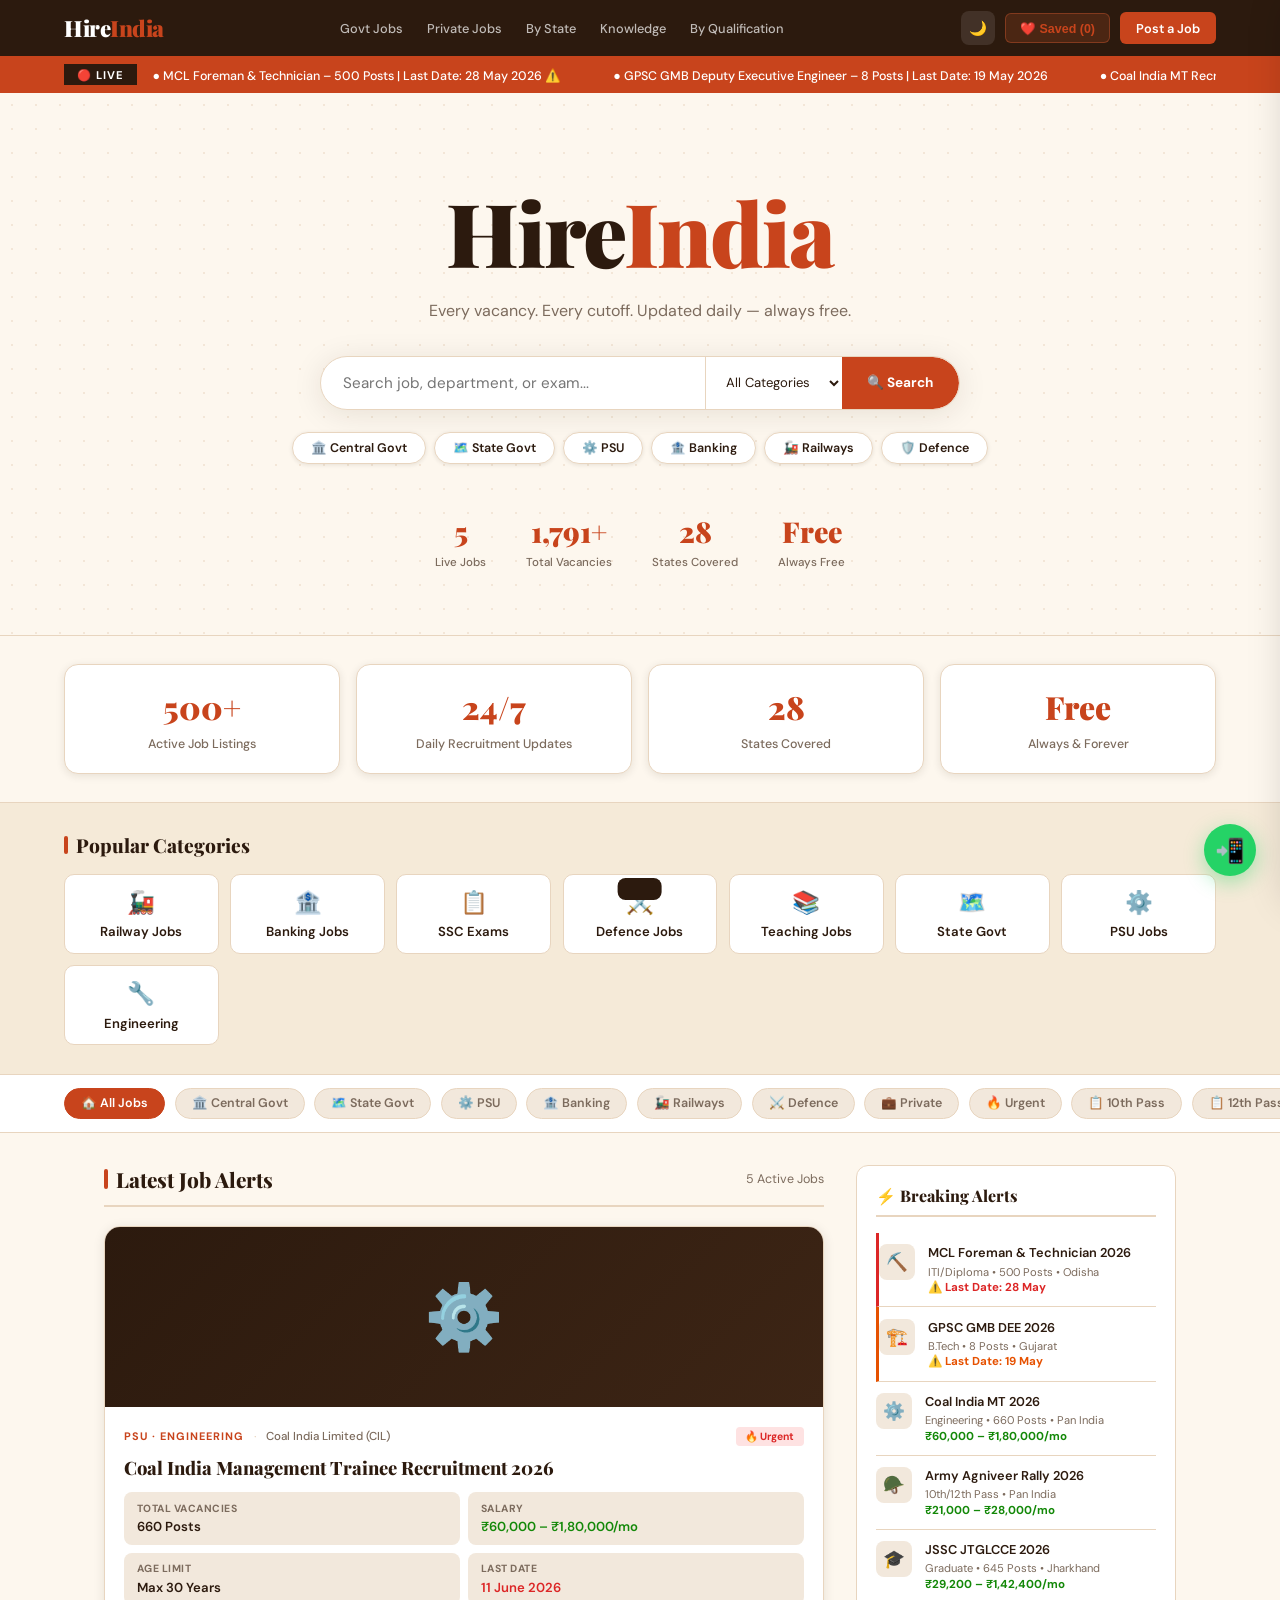
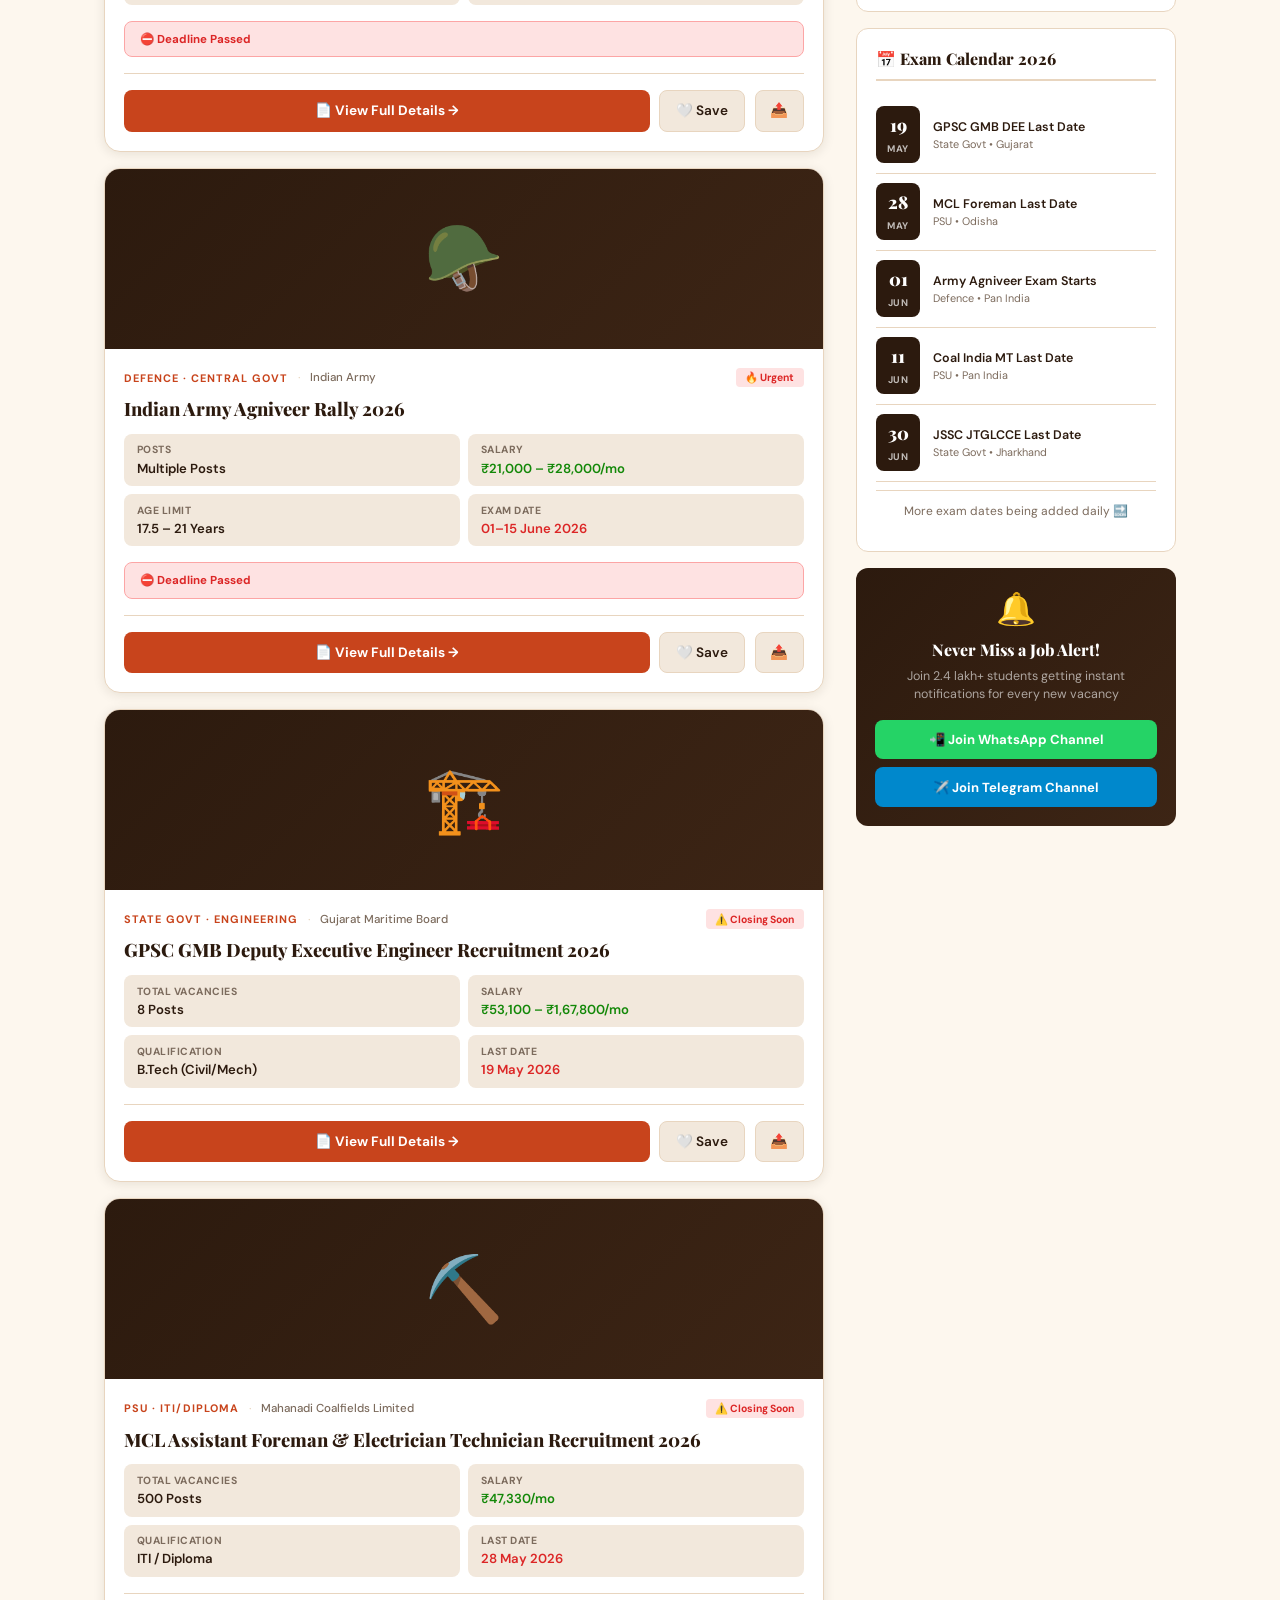
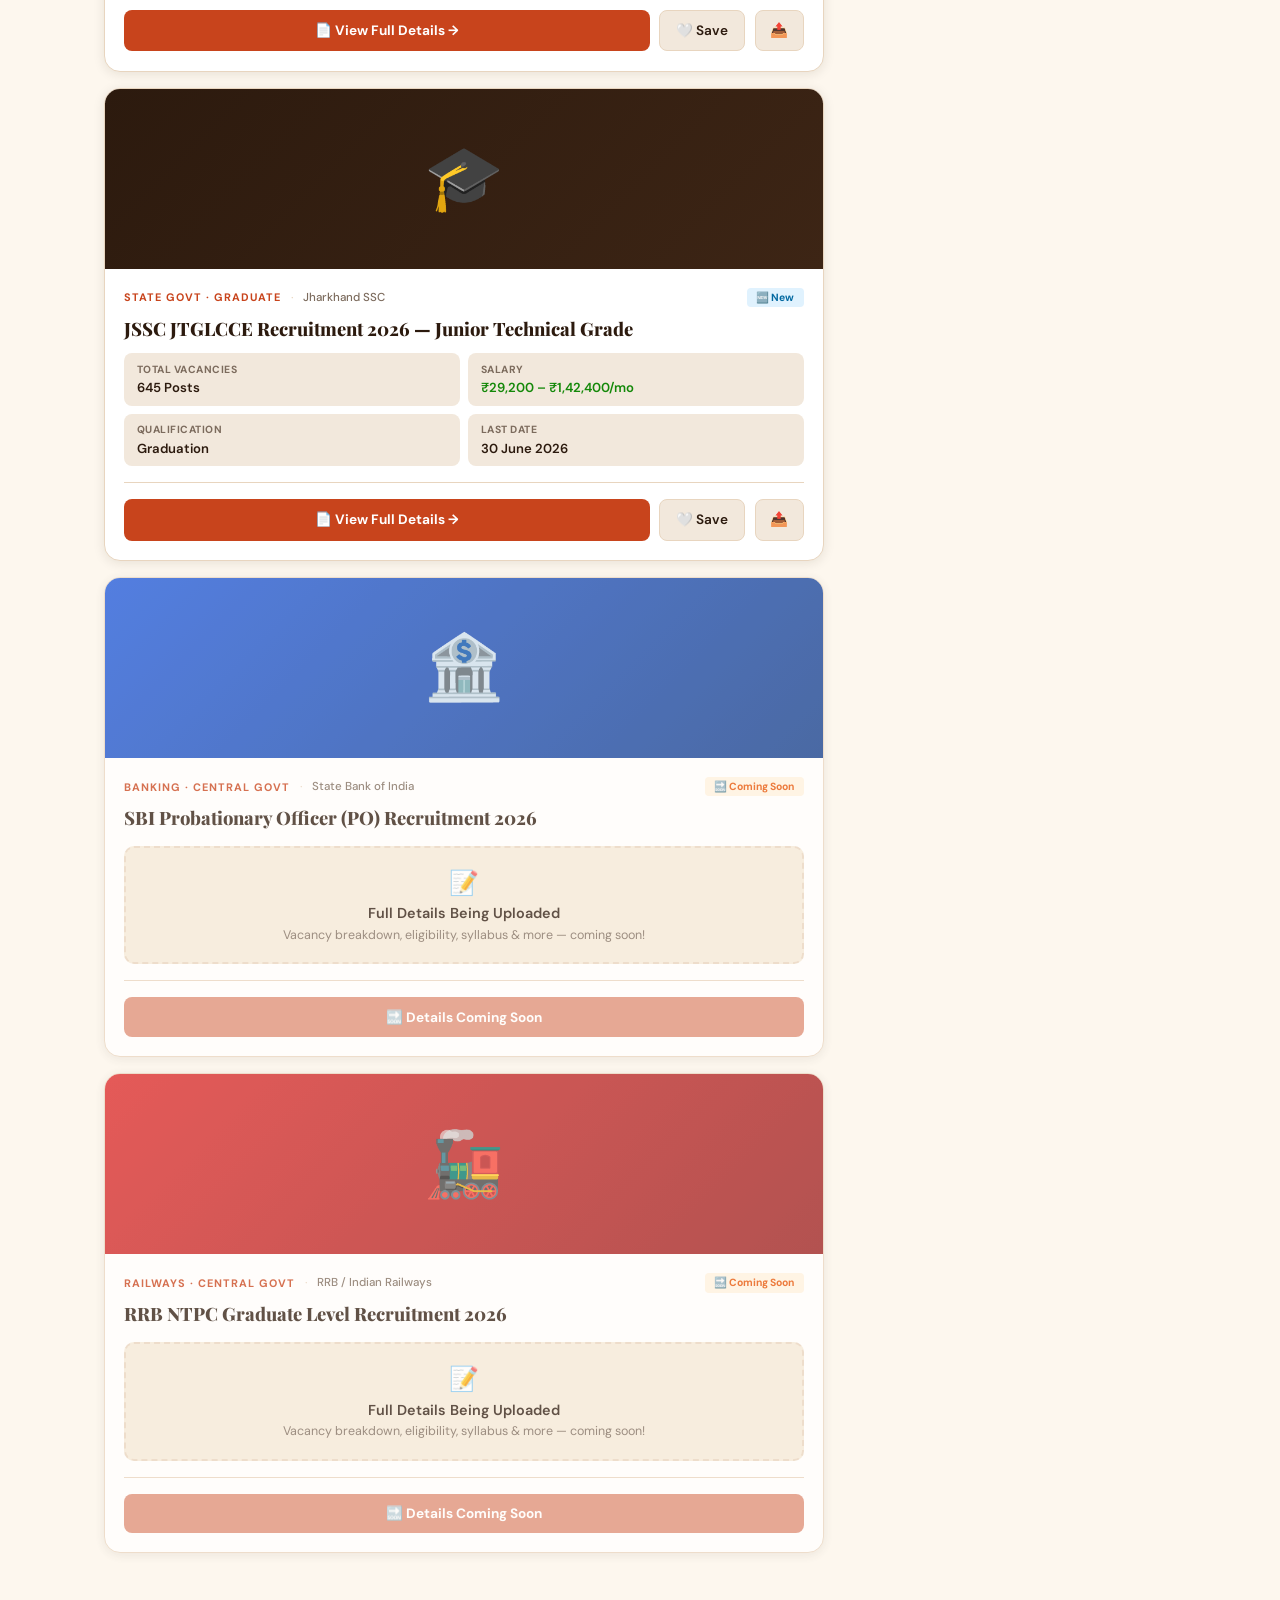
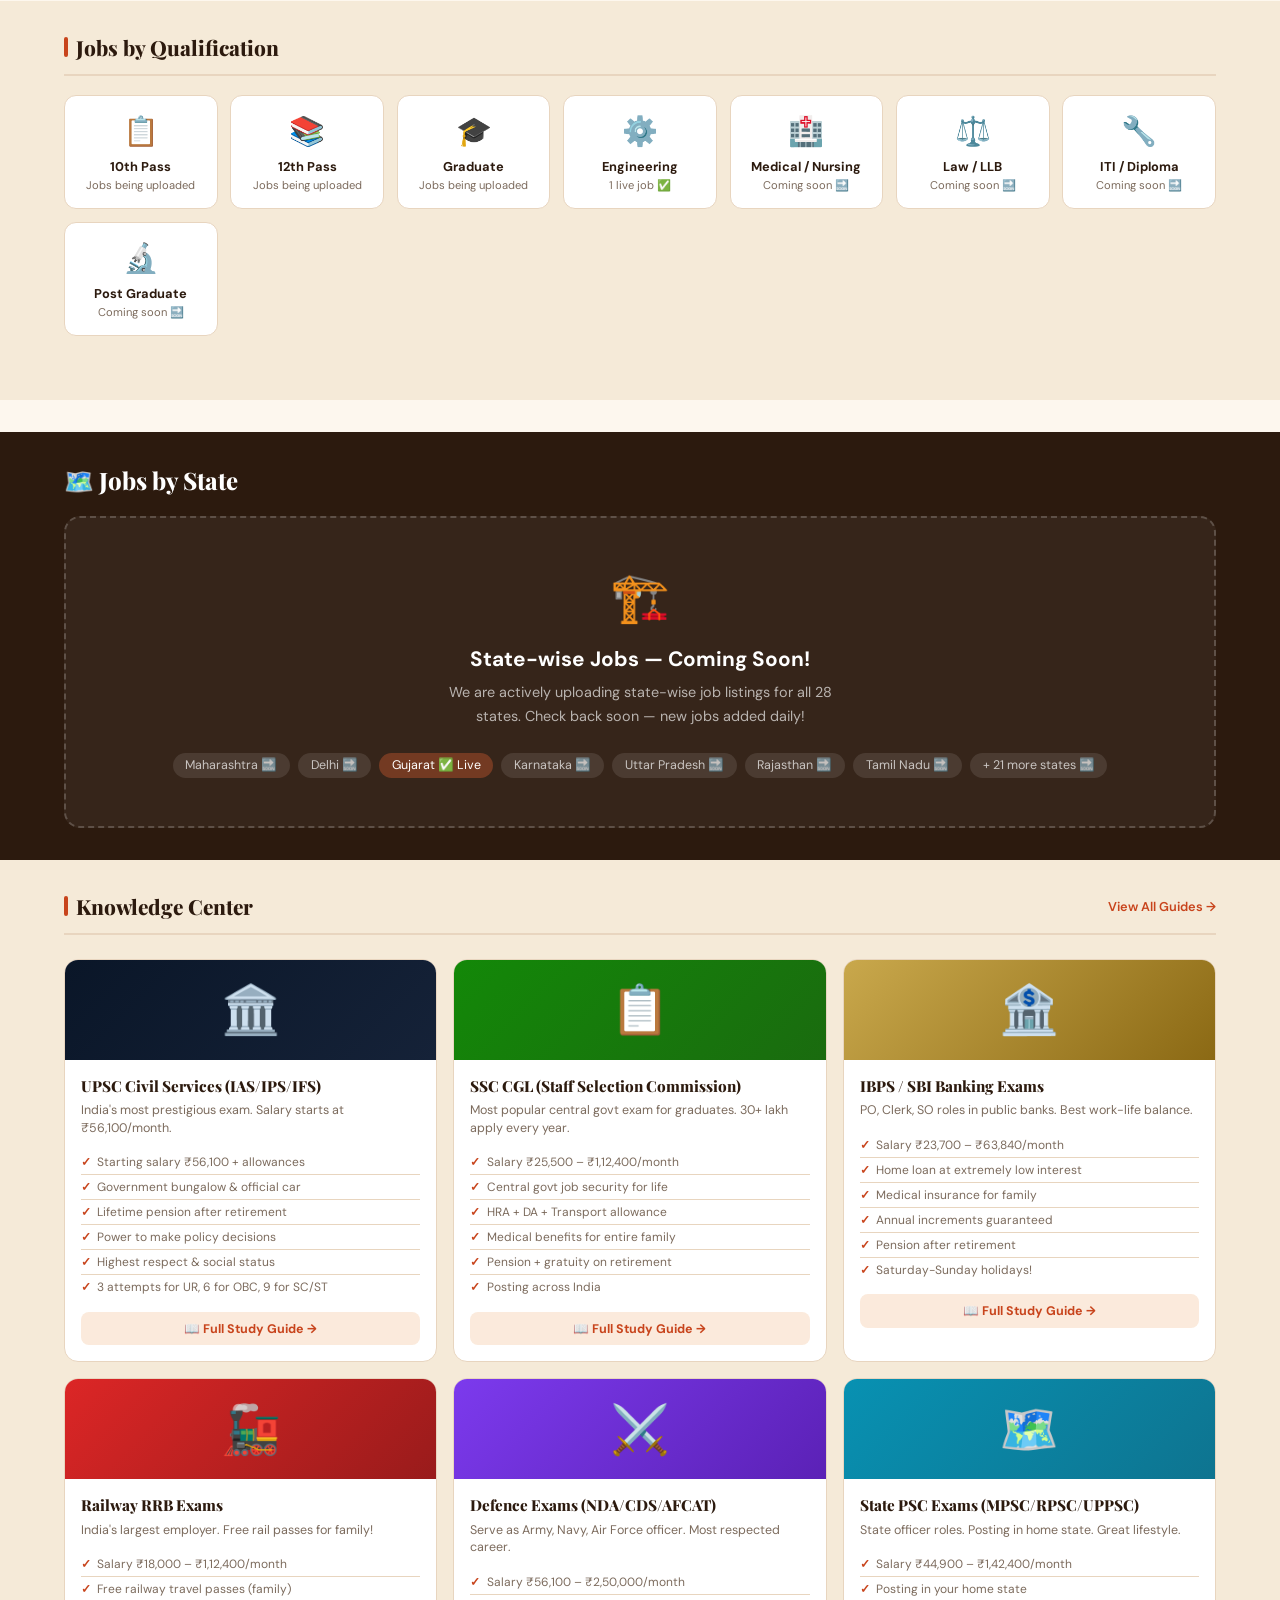
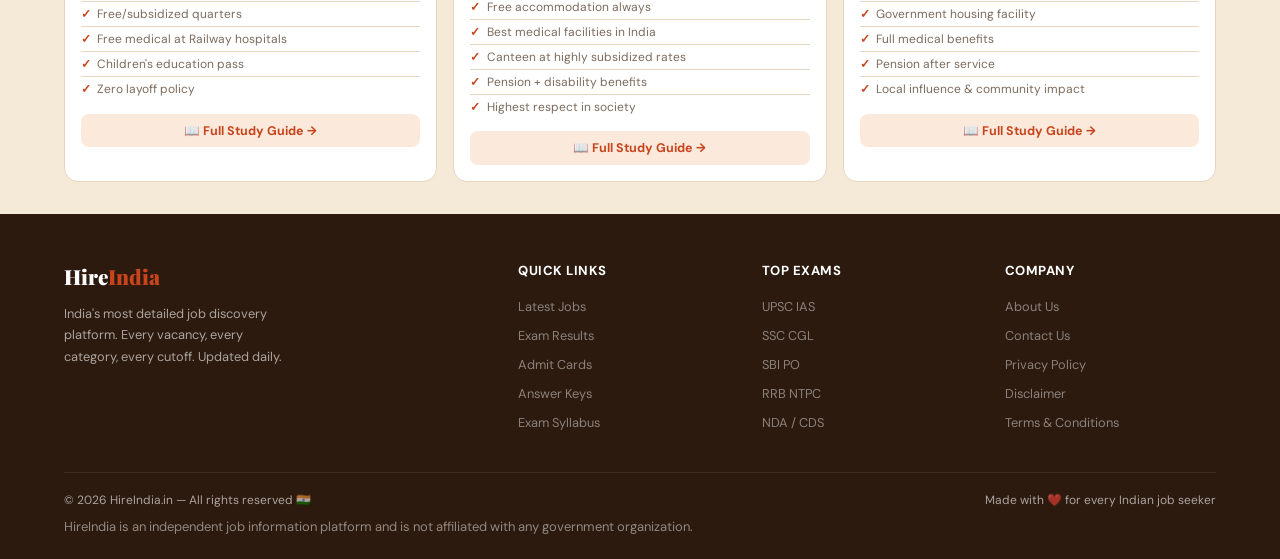
==== commit 2d701031: "Add files via upload" ====
--- a/index.html
+++ b/index.html
@@ -41,15 +41,15 @@
 </script>
 <style>
 :root {
-  --cream: #FAFAF5; --cream2: #F2F1EB;
-  --navy: #0A1628; --navy2: #152238;
-  --saffron: #FF6B35; --saffron-light: #FFF0EB;
+  --cream: #FDF7EE; --cream2: #F5EAD8;
+  --navy: #2C1A0E; --navy2: #3D2515;
+  --saffron: #C8441C; --saffron-light: #FBEADC;
   --green: #138808; --green-light: #E8F5E9;
   --blue: #1a56db; --blue-light: #EBF2FF;
   --gold: #C9A84C; --white: #FFFFFF;
-  --gray: #6B7280; --gray-light: #F3F4F6;
-  --border: #E5E3DB; --text: #1a1a1a;
-  --card: #FFFFFF; --shadow: rgba(10,22,40,0.08);
+  --gray: #7C6B5D; --gray-light: #F2E8DC;
+  --border: #E8D5BF; --text: #2C1A0E;
+  --card: #FFFFFF; --shadow: rgba(44,26,14,0.10);
   --red: #DC2626; --red-light: #FEE2E2;
 }
 [data-theme="dark"] {
@@ -58,7 +58,7 @@
   --text: #E6EDF3; --card: #1C2333;
   --border: #30363D; --gray: #9CA3AF;
   --gray-light: #21262D; --shadow: rgba(0,0,0,0.4);
-  --saffron-light: #2D1810; --green-light: #0D2818;
+  --saffron-light: #2D1008; --green-light: #0D2818;
   --blue-light: #0D1F3C; --red-light: #2D1010; --white: #1C2333;
 }
 [data-theme="dark"] .state-section { background: #0A0F1E; }
@@ -134,7 +134,7 @@
 .fav-nav-btn { background: rgba(255,107,53,0.15); border: 1px solid rgba(255,107,53,0.3); color: var(--saffron); padding: 0.4rem 0.9rem; border-radius: 6px; font-size: 0.78rem; font-weight: 600; cursor: pointer; transition: all .2s; }
 .fav-nav-btn:hover { background: var(--saffron); color: white; }
 .post-btn { background: var(--saffron); border: none; color: white; padding: 0.45rem 1rem; border-radius: 6px; font-family: 'DM Sans', sans-serif; font-weight: 600; font-size: 0.8rem; cursor: pointer; transition: all .2s; }
-.post-btn:hover { background: #e55a27; transform: translateY(-1px); }
+.post-btn:hover { background: #a8360f; transform: translateY(-1px); }
 
 /* TICKER */
 .ticker-bar { background: var(--saffron); margin-top: 56px; padding: 0.5rem 0; overflow: hidden; }
@@ -147,30 +147,133 @@
 @keyframes scroll { from { transform: translateX(0); } to { transform: translateX(-50%); } }
 
 /* HERO */
-.hero { background: var(--navy); padding: 3rem 5% 2.8rem; position: relative; overflow: hidden; }
-.hero::before { content: ''; position: absolute; top: 0; right: 0; width: 50%; height: 100%; background: url('https://images.unsplash.com/photo-1529156069898-49953e39b3ac?w=800&q=80') center/cover; opacity: 0.08; }
-.hero-tag { display: inline-flex; align-items: center; gap: 0.5rem; background: rgba(255,107,53,0.15); border: 1px solid rgba(255,107,53,0.3); color: var(--saffron); font-size: 0.72rem; font-weight: 700; letter-spacing: 1.5px; text-transform: uppercase; padding: 0.35rem 0.9rem; border-radius: 4px; margin-bottom: 1.2rem; animation: fadeUp 0.6s ease both; }
-.hero h1 { font-family: 'Playfair Display', serif; font-size: clamp(2rem, 5vw, 3.5rem); font-weight: 900; color: white; line-height: 1.1; letter-spacing: -1px; margin-bottom: 1rem; animation: fadeUp 0.6s ease 0.1s both; max-width: 650px; }
-.hero h1 em { font-style: italic; color: var(--saffron); }
-.hero-sub { color: rgba(255,255,255,0.65); font-size: 0.95rem; margin-bottom: 1.8rem; animation: fadeUp 0.6s ease 0.2s both; max-width: 500px; line-height: 1.6; }
-
-/* Hero CTA Buttons (V8 improvement) */
-.hero-cta { display: flex; gap: 0.8rem; flex-wrap: wrap; margin-bottom: 1.8rem; animation: fadeUp 0.6s ease 0.25s both; }
-.btn-hero-primary { background: var(--saffron); color: white; border: none; padding: 0.75rem 1.6rem; border-radius: 8px; font-family: 'DM Sans', sans-serif; font-weight: 700; font-size: 0.88rem; cursor: pointer; transition: all .2s; text-decoration: none; display: inline-flex; align-items: center; gap: 0.4rem; }
-.btn-hero-primary:hover { background: #e55a27; transform: translateY(-2px); box-shadow: 0 8px 20px rgba(255,107,53,0.4); }
-.btn-hero-secondary { background: rgba(255,255,255,0.1); color: white; border: 1.5px solid rgba(255,255,255,0.25); padding: 0.75rem 1.6rem; border-radius: 8px; font-family: 'DM Sans', sans-serif; font-weight: 600; font-size: 0.88rem; cursor: pointer; transition: all .2s; text-decoration: none; display: inline-flex; align-items: center; gap: 0.4rem; }
-.btn-hero-secondary:hover { background: rgba(255,255,255,0.2); border-color: rgba(255,255,255,0.4); }
-
-.search-wrap { display: flex; background: white; border-radius: 10px; overflow: hidden; max-width: 620px; box-shadow: 0 20px 60px rgba(0,0,0,0.3); animation: fadeUp 0.6s ease 0.3s both; margin-bottom: 1.5rem; }
-.search-wrap input { flex: 1; border: none; outline: none; padding: 0.9rem 1.2rem; font-family: 'DM Sans', sans-serif; font-size: 0.9rem; color: var(--text); background: white; }
-.search-wrap select { border: none; border-left: 1px solid #e5e7eb; outline: none; padding: 0 1rem; font-family: 'DM Sans', sans-serif; font-size: 0.82rem; color: #374151; background: white; cursor: pointer; }
-.search-wrap button { background: var(--saffron); border: none; color: white; padding: 0 1.5rem; font-family: 'DM Sans', sans-serif; font-weight: 700; font-size: 0.85rem; cursor: pointer; transition: background .2s; white-space: nowrap; }
-.search-wrap button:hover { background: #e55a27; }
-
-.hero-stats { display: flex; gap: 2rem; flex-wrap: wrap; animation: fadeUp 0.6s ease 0.4s both; }
-.hero-stat { text-align: left; }
-.hero-stat-num { font-family: 'Playfair Display', serif; font-size: 1.6rem; font-weight: 800; color: var(--saffron); display: block; }
-.hero-stat-label { font-size: 0.72rem; color: rgba(255,255,255,0.5); font-weight: 500; }
+.hero {
+  background: var(--cream);
+  padding: 5rem 5% 4rem;
+  text-align: center;
+  position: relative;
+  overflow: hidden;
+  border-bottom: 1px solid var(--border);
+}
+.hero::before {
+  content: '';
+  position: absolute; inset: 0;
+  background-image: radial-gradient(circle, var(--border) 1px, transparent 1px);
+  background-size: 24px 24px;
+  opacity: 0.5;
+  pointer-events: none;
+}
+.hero-logo {
+  font-family: 'Playfair Display', serif;
+  font-size: clamp(3rem, 9vw, 5.5rem);
+  font-weight: 900;
+  color: var(--navy);
+  letter-spacing: -2px;
+  margin-bottom: 0.6rem;
+  animation: fadeUp 0.6s ease both;
+  position: relative;
+}
+.hero-logo span { color: var(--saffron); }
+.hero-sub {
+  color: var(--gray);
+  font-size: 1rem;
+  margin-bottom: 2.2rem;
+  animation: fadeUp 0.5s ease 0.1s both;
+  position: relative;
+}
+
+/* Hero CTA Buttons */
+.hero-cta { display: none; }
+.btn-hero-primary { display: none; }
+.btn-hero-secondary { display: none; }
+
+.search-wrap {
+  display: flex;
+  background: white;
+  border-radius: 999px;
+  overflow: hidden;
+  max-width: 640px;
+  margin: 0 auto 1.4rem;
+  box-shadow: 0 4px 30px var(--shadow);
+  border: 1.5px solid var(--border);
+  transition: box-shadow 0.2s, border-color 0.2s;
+  animation: fadeUp 0.5s ease 0.2s both;
+  position: relative;
+}
+.search-wrap:focus-within {
+  box-shadow: 0 8px 40px rgba(200,68,28,0.18);
+  border-color: var(--saffron);
+}
+.search-wrap input {
+  flex: 1; border: none; outline: none;
+  padding: 1rem 1.4rem;
+  font-family: 'DM Sans', sans-serif; font-size: 0.95rem;
+  color: var(--text); background: transparent;
+}
+.search-wrap select {
+  border: none; border-left: 1px solid var(--border);
+  outline: none; padding: 0 1rem;
+  font-family: 'DM Sans', sans-serif; font-size: 0.82rem;
+  color: var(--text); background: white; cursor: pointer;
+}
+.search-wrap button {
+  background: var(--saffron); border: none; color: white;
+  padding: 0 1.6rem;
+  font-family: 'DM Sans', sans-serif; font-weight: 700; font-size: 0.85rem;
+  cursor: pointer; transition: background .2s; white-space: nowrap;
+  border-radius: 0 999px 999px 0;
+}
+.search-wrap button:hover { background: #a8360f; }
+
+.hero-quick-cats {
+  display: flex; gap: 0.55rem;
+  justify-content: center; flex-wrap: wrap;
+  margin-bottom: 3rem;
+  animation: fadeUp 0.5s ease 0.3s both;
+  position: relative;
+}
+.hero-quick-cat {
+  background: white;
+  border: 1.5px solid var(--border);
+  color: var(--text);
+  padding: 0.42rem 1.1rem;
+  border-radius: 999px;
+  font-size: 0.78rem; font-weight: 600;
+  cursor: pointer; transition: all 0.2s;
+  text-decoration: none;
+  box-shadow: 0 1px 4px var(--shadow);
+}
+.hero-quick-cat:hover {
+  background: var(--saffron);
+  color: white;
+  border-color: var(--saffron);
+  transform: translateY(-1px);
+  box-shadow: 0 4px 12px rgba(200,68,28,0.25);
+}
+
+.hero-stats {
+  display: flex; gap: 2.5rem;
+  justify-content: center; flex-wrap: wrap;
+  animation: fadeUp 0.5s ease 0.4s both;
+  position: relative;
+}
+.hero-stat { text-align: center; }
+.hero-stat-num {
+  font-family: 'Playfair Display', serif;
+  font-size: 1.8rem; font-weight: 900;
+  color: var(--saffron); display: block;
+}
+.hero-stat-label {
+  font-size: 0.72rem; color: var(--gray); font-weight: 500;
+}
+[data-theme="dark"] .hero { background: #0D1117; border-color: #30363D; }
+[data-theme="dark"] .hero::before { opacity: 0.15; }
+[data-theme="dark"] .hero-logo { color: #E6EDF3; }
+[data-theme="dark"] .hero-sub { color: #9CA3AF; }
+[data-theme="dark"] .search-wrap { background: #1C2333; border-color: #30363D; }
+[data-theme="dark"] .search-wrap input { color: #E6EDF3; background: transparent; }
+[data-theme="dark"] .search-wrap select { background: #1C2333; color: #E6EDF3; border-color: #30363D; }
+[data-theme="dark"] .hero-quick-cat { background: #21262D; border-color: #30363D; color: #E6EDF3; }
 
 /* STATS SECTION (V8 improvement) */
 .stats-section { background: var(--cream); padding: 1.8rem 5%; border-bottom: 1px solid var(--border); }
@@ -235,7 +338,7 @@
 .countdown-time { font-family: 'DM Mono', monospace; font-weight: 700; color: var(--red); font-size: 0.9rem; }
 .card-actions { display: flex; gap: 0.6rem; padding-top: 1rem; border-top: 1px solid var(--border); margin-top: 1rem; }
 .btn-apply { flex: 1; background: var(--saffron); color: white; border: none; padding: 0.7rem; border-radius: 8px; font-family: 'DM Sans', sans-serif; font-weight: 700; font-size: 0.85rem; cursor: pointer; transition: all .2s; text-align: center; text-decoration: none; display: flex; align-items: center; justify-content: center; }
-.btn-apply:hover { background: #e55a27; }
+.btn-apply:hover { background: #a8360f; }
 .btn-save { background: var(--gray-light); border: 1.5px solid var(--border); color: var(--text); padding: 0.7rem 1rem; border-radius: 8px; font-family: 'DM Sans', sans-serif; font-weight: 600; font-size: 0.85rem; cursor: pointer; transition: all .2s; }
 .btn-save:hover { background: var(--red-light); border-color: #fca5a5; }
 .btn-save.saved { background: var(--red-light); border-color: #ef4444; color: var(--red); }
@@ -400,13 +503,8 @@
 
 <!-- HERO -->
 <section class="hero">
-  <div class="hero-tag">🇮🇳 India's Most Detailed Job Portal</div>
-  <h1>Find Your <em>Dream</em> Government<br/>&amp; Private Job in India</h1>
-  <p class="hero-sub">Every vacancy. Every category. Every cutoff. Updated daily so you never miss a deadline.</p>
-  <div class="hero-cta">
-    <a class="btn-hero-primary" href="#" onclick="document.getElementById('jobs-section').scrollIntoView({behavior:'smooth'});return false;">📋 Explore Latest Jobs</a>
-    <a class="btn-hero-secondary" href="#" onclick="document.getElementById('cat-section').scrollIntoView({behavior:'smooth'});return false;">🗂️ Browse Categories</a>
-  </div>
+  <div class="hero-logo">Hire<span>India</span></div>
+  <p class="hero-sub">Every vacancy. Every cutoff. Updated daily — always free.</p>
   <div class="search-wrap">
     <input aria-label="Search jobs" class="search-input" id="search-input" oninput="doSearch()" onkeydown="if(event.key==='Escape')clearSearch()" placeholder="Search job, department, or exam..." type="text"/>
     <select aria-label="Select category" id="search-cat" onchange="searchJobs()">
@@ -420,10 +518,18 @@
     </select>
     <button aria-label="Search" onclick="searchJobs()">🔍 Search</button>
   </div>
+  <div class="hero-quick-cats">
+    <a class="hero-quick-cat" href="#" onclick="filterChip('central');document.getElementById('jobs-section').scrollIntoView({behavior:'smooth'});return false;">🏛️ Central Govt</a>
+    <a class="hero-quick-cat" href="#" onclick="filterChip('state');document.getElementById('jobs-section').scrollIntoView({behavior:'smooth'});return false;">🗺️ State Govt</a>
+    <a class="hero-quick-cat" href="#" onclick="filterChip('psu');document.getElementById('jobs-section').scrollIntoView({behavior:'smooth'});return false;">⚙️ PSU</a>
+    <a class="hero-quick-cat" href="#" onclick="filterChip('banking');document.getElementById('jobs-section').scrollIntoView({behavior:'smooth'});return false;">🏦 Banking</a>
+    <a class="hero-quick-cat" href="#" onclick="filterChip('railway');document.getElementById('jobs-section').scrollIntoView({behavior:'smooth'});return false;">🚂 Railways</a>
+    <a class="hero-quick-cat" href="#" onclick="filterChip('defence');document.getElementById('jobs-section').scrollIntoView({behavior:'smooth'});return false;">🛡️ Defence</a>
+  </div>
   <div class="hero-stats">
     <div class="hero-stat"><span class="hero-stat-num">5</span><span class="hero-stat-label">Live Jobs</span></div>
     <div class="hero-stat"><span class="hero-stat-num">1,791+</span><span class="hero-stat-label">Total Vacancies</span></div>
-    <div class="hero-stat"><span class="hero-stat-num">🚀</span><span class="hero-stat-label">Growing Daily</span></div>
+    <div class="hero-stat"><span class="hero-stat-num">28</span><span class="hero-stat-label">States Covered</span></div>
     <div class="hero-stat"><span class="hero-stat-num">Free</span><span class="hero-stat-label">Always Free</span></div>
   </div>
 </section>
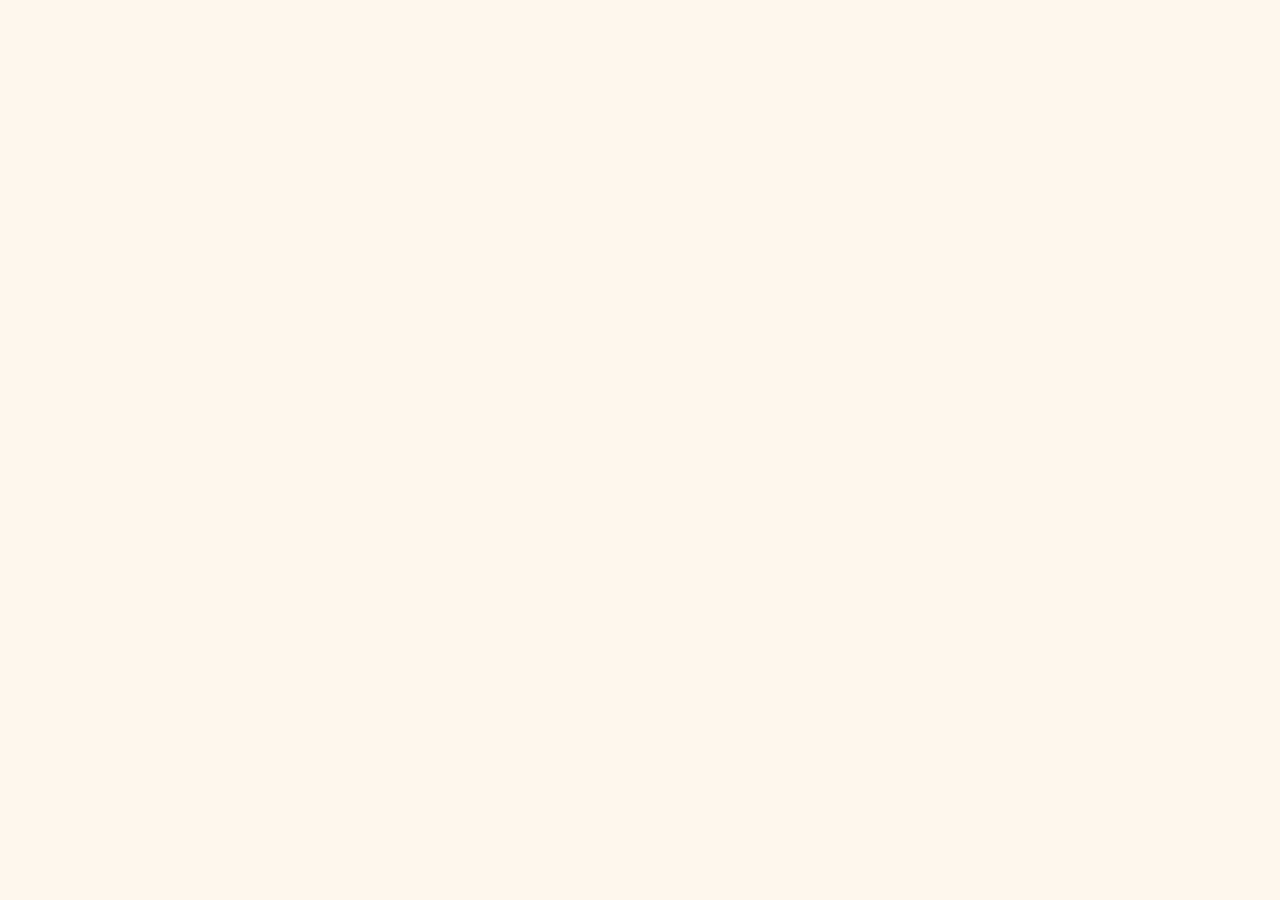
==== commit 9ccba8ff: "Update index.html" ====
--- a/index.html
+++ b/index.html
@@ -1,886 +1,231 @@
 <!DOCTYPE html>
 <html data-theme="light" lang="en">
 <head>
-<!-- Google tag (gtag.js) -->
 <script async src="https://www.googletagmanager.com/gtag/js?id=G-LKHYPHGVPD"></script>
-<script>
-  window.dataLayer = window.dataLayer || [];
-  function gtag(){dataLayer.push(arguments);}
-  gtag('js', new Date());
-  gtag('config', 'G-LKHYPHGVPD');
-</script>
+<script>window.dataLayer=window.dataLayer||[];function gtag(){dataLayer.push(arguments);}gtag('js',new Date());gtag('config','G-LKHYPHGVPD');</script>
 <meta charset="utf-8"/>
 <meta content="width=device-width, initial-scale=1.0" name="viewport"/>
 <title>HireIndia — Government &amp; Private Jobs in India 2026 | Latest Sarkari Naukri</title>
 <link href="https://fonts.googleapis.com/css2?family=Playfair+Display:wght@700;800;900&family=DM+Sans:wght@300;400;500;600&family=DM+Mono&display=swap" rel="stylesheet"/>
-<link href="https://hireindia-official.netlify.app/" rel="canonical"/>
+<link href="https://hireindiaofficial.netlify.app/" rel="canonical"/>
 <meta content="Find latest government and private jobs in India 2026. Get Sarkari Naukri updates, admit cards, results, and recruitment notifications daily on HireIndia." name="description"/>
 <meta content="government jobs, Sarkari Naukri, India jobs, private jobs, admit card, results, recruitment 2026" name="keywords"/>
 <meta content="index, follow" name="robots"/>
-<meta content="HireIndia — Government &amp; Private Jobs in India 2026 | Latest Sarkari Naukri" property="og:title"/>
-<meta content="Find latest government and private jobs in India 2026. Get Sarkari Naukri updates, admit cards, results, and recruitment notifications daily on HireIndia." property="og:description"/>
+<meta content="HireIndia — Government &amp; Private Jobs in India 2026" property="og:title"/>
+<meta content="Find latest government and private jobs in India 2026." property="og:description"/>
 <meta content="website" property="og:type"/>
-<meta content="https://hireindia-official.netlify.app/" property="og:url"/>
-<meta content="https://hireindia-official.netlify.app/logo.png" property="og:image"/>
-<meta content="summary_large_image" name="twitter:card"/>
-<meta content="HireIndia — Government &amp; Private Jobs in India 2026 | Latest Sarkari Naukri" name="twitter:title"/>
-<meta content="Find latest government and private jobs in India 2026. Get Sarkari Naukri updates, admit cards, results, and recruitment notifications daily on HireIndia." name="twitter:description"/>
-<script type="application/ld+json">
-{
-  "@context": "https://schema.org",
-  "@type": "WebSite",
-  "name": "HireIndia",
-  "url": "https://hireindia-official.netlify.app/",
-  "description": "India's most detailed government job discovery platform. Latest Sarkari Naukri, PSU jobs, defence recruitment 2026.",
-  "potentialAction": {
-    "@type": "SearchAction",
-    "target": "https://hireindia-official.netlify.app/?q={search_term_string}",
-    "query-input": "required name=search_term_string"
-  }
+<script type="application/ld+json">{"@context":"https://schema.org","@type":"WebSite","name":"HireIndia","url":"https://hireindiaofficial.netlify.app/","description":"India's most detailed government job discovery platform."}</script>
+<style>
+:root{
+  --cream:#FDF7EE;--cream2:#F5EAD8;
+  --navy:#2C1A0E;--navy2:#3D2515;
+  --saffron:#C8441C;--saffron-light:#FBEADC;
+  --green:#138808;--green-light:#E8F5E9;
+  --blue:#1a56db;--blue-light:#EBF2FF;
+  --gray:#7C6B5D;--gray-light:#F2E8DC;
+  --border:#E8D5BF;--text:#2C1A0E;
+  --card:#FFFFFF;--shadow:rgba(44,26,14,0.10);
+  --red:#DC2626;--red-light:#FEE2E2;
 }
-</script>
-<style>
-:root {
-  --cream: #FDF7EE; --cream2: #F5EAD8;
-  --navy: #2C1A0E; --navy2: #3D2515;
-  --saffron: #C8441C; --saffron-light: #FBEADC;
-  --green: #138808; --green-light: #E8F5E9;
-  --blue: #1a56db; --blue-light: #EBF2FF;
-  --gold: #C9A84C; --white: #FFFFFF;
-  --gray: #7C6B5D; --gray-light: #F2E8DC;
-  --border: #E8D5BF; --text: #2C1A0E;
-  --card: #FFFFFF; --shadow: rgba(44,26,14,0.10);
-  --red: #DC2626; --red-light: #FEE2E2;
+[data-theme="dark"]{
+  --cream:#0D1117;--cream2:#161B22;--navy:#0A1628;--navy2:#152238;
+  --text:#E6EDF3;--card:#1C2333;--border:#30363D;--gray:#9CA3AF;
+  --gray-light:#21262D;--shadow:rgba(0,0,0,0.4);--saffron-light:#2D1008;
+  --green-light:#0D2818;--blue-light:#0D1F3C;--red-light:#2D1010;
 }
-[data-theme="dark"] {
-  --cream: #0D1117; --cream2: #161B22;
-  --navy: #0A1628; --navy2: #152238;
-  --text: #E6EDF3; --card: #1C2333;
-  --border: #30363D; --gray: #9CA3AF;
-  --gray-light: #21262D; --shadow: rgba(0,0,0,0.4);
-  --saffron-light: #2D1008; --green-light: #0D2818;
-  --blue-light: #0D1F3C; --red-light: #2D1010; --white: #1C2333;
-}
-[data-theme="dark"] .state-section { background: #0A0F1E; }
-[data-theme="dark"] .state-name,[data-theme="dark"] .state-count { color: rgba(255,255,255,0.85) !important; }
-[data-theme="dark"] .state-item { background: rgba(255,255,255,0.05); border-color: rgba(255,255,255,0.1); }
-[data-theme="dark"] .state-item:hover { background: rgba(255,107,53,0.15); border-color: var(--saffron); }
-[data-theme="dark"] .qual-card { background: #1C2333; border-color: #30363D; }
-[data-theme="dark"] .qual-name { color: #E6EDF3 !important; }
-[data-theme="dark"] .qual-count { color: #9CA3AF !important; }
-[data-theme="dark"] .knowledge-section { background: #161B22; }
-[data-theme="dark"] .know-card { background: #1C2333; border-color: #30363D; }
-[data-theme="dark"] .know-card-title { color: #E6EDF3 !important; }
-[data-theme="dark"] .know-card-sub { color: #9CA3AF !important; }
-[data-theme="dark"] .know-perks li { color: #9CA3AF !important; border-color: #30363D; }
-[data-theme="dark"] .featured-card { background: #1C2333; border-color: #30363D; }
-[data-theme="dark"] .card-title { color: #E6EDF3 !important; }
-[data-theme="dark"] .card-org { color: #9CA3AF !important; }
-[data-theme="dark"] .fact { background: #21262D; }
-[data-theme="dark"] .fact-label { color: #9CA3AF !important; }
-[data-theme="dark"] .fact-value { color: #E6EDF3 !important; }
-[data-theme="dark"] .collapsible { border-color: #30363D; }
-[data-theme="dark"] .collapsible-header { background: #1C2333; }
-[data-theme="dark"] .collapsible-header:hover { background: #21262D; }
-[data-theme="dark"] .collapsible-title { color: #E6EDF3 !important; }
-[data-theme="dark"] .vacancy-table td,[data-theme="dark"] .age-table td,[data-theme="dark"] .fee-table td { color: #E6EDF3 !important; }
-[data-theme="dark"] .vacancy-table tr:nth-child(even) td,[data-theme="dark"] .age-table tr:nth-child(even) td { background: #21262D; }
-[data-theme="dark"] .timeline-label { color: #9CA3AF !important; }
-[data-theme="dark"] .timeline-date { color: #E6EDF3 !important; }
-[data-theme="dark"] .timeline-item { border-color: #30363D; }
-[data-theme="dark"] .sidebar-card { background: #1C2333; border-color: #30363D; }
-[data-theme="dark"] .sidebar-title { color: #E6EDF3 !important; border-color: #30363D; }
-[data-theme="dark"] .quick-job-title { color: #E6EDF3 !important; }
-[data-theme="dark"] .quick-job-meta { color: #9CA3AF !important; }
-[data-theme="dark"] .quick-job { border-color: #30363D; }
-[data-theme="dark"] .quick-job-icon { background: #21262D; }
-[data-theme="dark"] .cal-item { border-color: #30363D; }
-[data-theme="dark"] .cal-exam { color: #E6EDF3 !important; }
-[data-theme="dark"] .cal-type { color: #9CA3AF !important; }
-[data-theme="dark"] .filter-bar { background: #161B22; border-color: #30363D; }
-[data-theme="dark"] .chip { background: #21262D; border-color: #30363D; color: #9CA3AF; }
-[data-theme="dark"] .sec-head { border-color: #30363D; }
-[data-theme="dark"] .sec-title { color: #E6EDF3 !important; }
-[data-theme="dark"] .card-actions { border-color: #30363D; }
-[data-theme="dark"] .btn-save { background: #21262D; border-color: #30363D; color: #E6EDF3; }
-[data-theme="dark"] .btn-share { background: #21262D; border-color: #30363D; color: #E6EDF3; }
-[data-theme="dark"] .fav-item { background: #21262D; }
-[data-theme="dark"] .fav-item-title { color: #E6EDF3 !important; }
-[data-theme="dark"] .fav-item-org { color: #9CA3AF !important; }
-[data-theme="dark"] footer { background: #0A0F1E; }
-[data-theme="dark"] .main-wrap { background: #0D1117; }
-[data-theme="dark"] .hero-sub { color: rgba(255,255,255,0.65) !important; }
-[data-theme="dark"] .stats-section { background: var(--cream); }
-[data-theme="dark"] .stat-card { background: var(--card); border-color: var(--border); }
-[data-theme="dark"] .stat-label { color: var(--gray) !important; }
-[data-theme="dark"] .cat-section { background: var(--cream2); }
-[data-theme="dark"] .cat-card { background: var(--card); border-color: var(--border); color: var(--text); }
-[data-theme="dark"] .cat-card:hover { border-color: var(--saffron); }
-
-* { margin: 0; padding: 0; box-sizing: border-box; }
-html { scroll-behavior: smooth; }
-body { font-family: 'DM Sans', sans-serif; background: var(--cream); color: var(--text); overflow-x: hidden; }
-
-/* NAVBAR */
-.navbar { position: fixed; top: 0; left: 0; right: 0; z-index: 1000; background: var(--navy); padding: 0 5%; height: 56px; display: flex; align-items: center; justify-content: space-between; }
-.logo { font-family: 'Playfair Display', serif; font-size: 1.4rem; font-weight: 900; color: white; letter-spacing: -0.5px; cursor: pointer; }
-.logo span { color: var(--saffron); }
-.nav-center { display: flex; gap: 1.5rem; }
-.nav-link { color: rgba(255,255,255,0.7); font-size: 0.8rem; font-weight: 500; cursor: pointer; transition: color .2s; text-decoration: none; }
-.nav-link:hover { color: var(--saffron); }
-.nav-right { display: flex; align-items: center; gap: 0.6rem; }
-.dark-btn { background: rgba(255,255,255,0.1); border: none; color: white; width: 34px; height: 34px; border-radius: 8px; cursor: pointer; font-size: 0.9rem; display: flex; align-items: center; justify-content: center; transition: all .2s; }
-.dark-btn:hover { background: rgba(255,255,255,0.2); }
-.fav-nav-btn { background: rgba(255,107,53,0.15); border: 1px solid rgba(255,107,53,0.3); color: var(--saffron); padding: 0.4rem 0.9rem; border-radius: 6px; font-size: 0.78rem; font-weight: 600; cursor: pointer; transition: all .2s; }
-.fav-nav-btn:hover { background: var(--saffron); color: white; }
-.post-btn { background: var(--saffron); border: none; color: white; padding: 0.45rem 1rem; border-radius: 6px; font-family: 'DM Sans', sans-serif; font-weight: 600; font-size: 0.8rem; cursor: pointer; transition: all .2s; }
-.post-btn:hover { background: #a8360f; transform: translateY(-1px); }
-
-/* TICKER */
-.ticker-bar { background: var(--saffron); margin-top: 56px; padding: 0.5rem 0; overflow: hidden; }
-.ticker-inner { display: flex; align-items: center; }
-.ticker-label { background: var(--navy); color: white; font-size: 0.7rem; font-weight: 700; padding: 0.2rem 0.8rem; letter-spacing: 1px; white-space: nowrap; margin-right: 1rem; }
-.ticker-scroll { overflow: hidden; flex: 1; }
-.ticker-text { display: inline-block; animation: scroll 40s linear infinite; white-space: nowrap; }
-.ticker-text span { color: white; font-size: 0.78rem; font-weight: 500; margin-right: 3rem; }
-.ticker-text span::before { content: '● '; }
-@keyframes scroll { from { transform: translateX(0); } to { transform: translateX(-50%); } }
-
-/* HERO */
-.hero {
-  background: var(--cream);
-  padding: 5rem 5% 4rem;
-  text-align: center;
-  position: relative;
-  overflow: hidden;
-  border-bottom: 1px solid var(--border);
-}
-.hero::before {
-  content: '';
-  position: absolute; inset: 0;
-  background-image: radial-gradient(circle, var(--border) 1px, transparent 1px);
-  background-size: 24px 24px;
-  opacity: 0.5;
-  pointer-events: none;
-}
-.hero-logo {
-  font-family: 'Playfair Display', serif;
-  font-size: clamp(3rem, 9vw, 5.5rem);
-  font-weight: 900;
-  color: var(--navy);
-  letter-spacing: -2px;
-  margin-bottom: 0.6rem;
-  animation: fadeUp 0.6s ease both;
-  position: relative;
-}
-.hero-logo span { color: var(--saffron); }
-.hero-sub {
-  color: var(--gray);
-  font-size: 1rem;
-  margin-bottom: 2.2rem;
-  animation: fadeUp 0.5s ease 0.1s both;
-  position: relative;
-}
-
-/* Hero CTA Buttons */
-.hero-cta { display: none; }
-.btn-hero-primary { display: none; }
-.btn-hero-secondary { display: none; }
-
-.search-wrap {
-  display: flex;
-  background: white;
-  border-radius: 999px;
-  overflow: hidden;
-  max-width: 640px;
-  margin: 0 auto 1.4rem;
-  box-shadow: 0 4px 30px var(--shadow);
-  border: 1.5px solid var(--border);
-  transition: box-shadow 0.2s, border-color 0.2s;
-  animation: fadeUp 0.5s ease 0.2s both;
-  position: relative;
-}
-.search-wrap:focus-within {
-  box-shadow: 0 8px 40px rgba(200,68,28,0.18);
-  border-color: var(--saffron);
-}
-.search-wrap input {
-  flex: 1; border: none; outline: none;
-  padding: 1rem 1.4rem;
-  font-family: 'DM Sans', sans-serif; font-size: 0.95rem;
-  color: var(--text); background: transparent;
-}
-.search-wrap select {
-  border: none; border-left: 1px solid var(--border);
-  outline: none; padding: 0 1rem;
-  font-family: 'DM Sans', sans-serif; font-size: 0.82rem;
-  color: var(--text); background: white; cursor: pointer;
-}
-.search-wrap button {
-  background: var(--saffron); border: none; color: white;
-  padding: 0 1.6rem;
-  font-family: 'DM Sans', sans-serif; font-weight: 700; font-size: 0.85rem;
-  cursor: pointer; transition: background .2s; white-space: nowrap;
-  border-radius: 0 999px 999px 0;
-}
-.search-wrap button:hover { background: #a8360f; }
-
-.hero-quick-cats {
-  display: flex; gap: 0.55rem;
-  justify-content: center; flex-wrap: wrap;
-  margin-bottom: 3rem;
-  animation: fadeUp 0.5s ease 0.3s both;
-  position: relative;
-}
-.hero-quick-cat {
-  background: white;
-  border: 1.5px solid var(--border);
-  color: var(--text);
-  padding: 0.42rem 1.1rem;
-  border-radius: 999px;
-  font-size: 0.78rem; font-weight: 600;
-  cursor: pointer; transition: all 0.2s;
-  text-decoration: none;
-  box-shadow: 0 1px 4px var(--shadow);
-}
-.hero-quick-cat:hover {
-  background: var(--saffron);
-  color: white;
-  border-color: var(--saffron);
-  transform: translateY(-1px);
-  box-shadow: 0 4px 12px rgba(200,68,28,0.25);
-}
-
-.hero-stats {
-  display: flex; gap: 2.5rem;
-  justify-content: center; flex-wrap: wrap;
-  animation: fadeUp 0.5s ease 0.4s both;
-  position: relative;
-}
-.hero-stat { text-align: center; }
-.hero-stat-num {
-  font-family: 'Playfair Display', serif;
-  font-size: 1.8rem; font-weight: 900;
-  color: var(--saffron); display: block;
-}
-.hero-stat-label {
-  font-size: 0.72rem; color: var(--gray); font-weight: 500;
-}
-[data-theme="dark"] .hero { background: #0D1117; border-color: #30363D; }
-[data-theme="dark"] .hero::before { opacity: 0.15; }
-[data-theme="dark"] .hero-logo { color: #E6EDF3; }
-[data-theme="dark"] .hero-sub { color: #9CA3AF; }
-[data-theme="dark"] .search-wrap { background: #1C2333; border-color: #30363D; }
-[data-theme="dark"] .search-wrap input { color: #E6EDF3; background: transparent; }
-[data-theme="dark"] .search-wrap select { background: #1C2333; color: #E6EDF3; border-color: #30363D; }
-[data-theme="dark"] .hero-quick-cat { background: #21262D; border-color: #30363D; color: #E6EDF3; }
-
-/* STATS SECTION (V8 improvement) */
-.stats-section { background: var(--cream); padding: 1.8rem 5%; border-bottom: 1px solid var(--border); }
-.stats-grid { max-width: 1200px; margin: 0 auto; display: grid; grid-template-columns: repeat(4, 1fr); gap: 1rem; }
-.stat-card { background: var(--card); border: 1.5px solid var(--border); border-radius: 14px; padding: 1.2rem 1rem; text-align: center; transition: all .25s; box-shadow: 0 2px 8px var(--shadow); }
-.stat-card:hover { transform: translateY(-2px); box-shadow: 0 8px 24px var(--shadow); border-color: var(--saffron); }
-.stat-num { font-family: 'Playfair Display', serif; font-size: 2rem; font-weight: 900; color: var(--saffron); display: block; margin-bottom: 0.3rem; }
-.stat-label { font-size: 0.78rem; color: var(--gray); font-weight: 500; }
-
-/* POPULAR CATEGORIES (V8 improvement — functional) */
-.cat-section { background: var(--cream2); padding: 1.8rem 5%; border-bottom: 1px solid var(--border); }
-.cat-section-inner { max-width: 1200px; margin: 0 auto; }
-.cat-section-title { font-family: 'Playfair Display', serif; font-size: 1.2rem; font-weight: 800; color: var(--text); margin-bottom: 1rem; display: flex; align-items: center; gap: 0.5rem; }
-.cat-section-title::before { content: ''; width: 4px; height: 18px; background: var(--saffron); border-radius: 2px; display: inline-block; }
-.cat-grid { display: grid; grid-template-columns: repeat(auto-fill, minmax(140px, 1fr)); gap: 0.7rem; }
-.cat-card { background: var(--card); border: 1.5px solid var(--border); border-radius: 10px; padding: 0.8rem 1rem; font-size: 0.82rem; font-weight: 600; color: var(--text); cursor: pointer; transition: all .2s; text-align: center; display: flex; flex-direction: column; align-items: center; gap: 0.4rem; }
-.cat-card:hover { border-color: var(--saffron); color: var(--saffron); transform: translateY(-2px); box-shadow: 0 6px 16px var(--shadow); }
-.cat-icon { font-size: 1.4rem; }
-
-/* FILTER BAR */
-.filter-bar { background: var(--card); border-bottom: 1px solid var(--border); padding: 0.8rem 5%; display: flex; gap: 0.6rem; overflow-x: auto; -webkit-overflow-scrolling: touch; scrollbar-width: none; }
-.filter-bar::-webkit-scrollbar { display: none; }
-.chip { background: var(--gray-light); border: 1.5px solid var(--border); color: var(--gray); padding: 0.4rem 1rem; border-radius: 999px; font-size: 0.78rem; font-weight: 600; cursor: pointer; white-space: nowrap; transition: all .2s; flex-shrink: 0; }
-.chip:hover, .chip.active { background: var(--navy); color: white; border-color: var(--navy); }
-.chip.active { background: var(--saffron); border-color: var(--saffron); }
-
-/* MAIN LAYOUT */
-.main-wrap { max-width: 1200px; margin: 0 auto; padding: 2rem 5%; display: grid; grid-template-columns: 1fr 320px; gap: 2rem; }
-
-/* SECTION HEADERS */
-.sec-head { display: flex; justify-content: space-between; align-items: center; margin-bottom: 1.2rem; padding-bottom: 0.8rem; border-bottom: 2px solid var(--border); }
-.sec-title { font-family: 'Playfair Display', serif; font-size: 1.3rem; font-weight: 800; color: var(--text); display: flex; align-items: center; gap: 0.5rem; }
-.sec-title::before { content: ''; width: 4px; height: 20px; background: var(--saffron); border-radius: 2px; display: inline-block; }
-.see-all { color: var(--saffron); font-size: 0.8rem; font-weight: 600; cursor: pointer; text-decoration: none; transition: opacity .2s; }
-.see-all:hover { opacity: 0.7; }
-
-/* FEATURED JOB CARD */
-.featured-card { background: var(--card); border-radius: 16px; overflow: hidden; border: 1px solid var(--border); margin-bottom: 1rem; cursor: pointer; transition: all .3s; box-shadow: 0 2px 12px var(--shadow); }
-.featured-card:hover { transform: translateY(-3px); box-shadow: 0 12px 40px var(--shadow); border-color: var(--saffron); }
-.card-img { width: 100%; height: 180px; object-fit: cover; display: block; background: var(--navy); }
-.card-img-placeholder { width: 100%; height: 180px; display: flex; align-items: center; justify-content: center; font-size: 4rem; background: linear-gradient(135deg, var(--navy), var(--navy2)); }
-.card-body { padding: 1.2rem; }
-.card-meta { display: flex; align-items: center; gap: 0.6rem; margin-bottom: 0.6rem; }
-.card-category { font-size: 0.68rem; font-weight: 700; letter-spacing: 1px; text-transform: uppercase; color: var(--saffron); }
-.card-dot { color: var(--border); font-size: 0.8rem; }
-.card-org { font-size: 0.72rem; color: var(--gray); font-weight: 500; }
-.badge { font-size: 0.65rem; font-weight: 700; padding: 0.2rem 0.6rem; border-radius: 4px; margin-left: auto; }
-.badge-central { background: var(--blue-light); color: var(--blue); }
-.badge-state { background: var(--green-light); color: var(--green); }
-.badge-psu { background: var(--saffron-light); color: var(--saffron); }
-.badge-private { background: var(--gray-light); color: var(--gray); }
-.badge-urgent { background: var(--red-light); color: var(--red); }
-.card-title { font-family: 'Playfair Display', serif; font-size: 1.15rem; font-weight: 800; color: var(--text); margin-bottom: 0.8rem; line-height: 1.3; }
-.quick-facts { display: grid; grid-template-columns: 1fr 1fr; gap: 0.5rem; margin-bottom: 1rem; }
-.fact { background: var(--gray-light); border-radius: 8px; padding: 0.6rem 0.8rem; }
-.fact-label { font-size: 0.65rem; font-weight: 700; letter-spacing: 0.5px; text-transform: uppercase; color: var(--gray); margin-bottom: 0.2rem; }
-.fact-value { font-size: 0.82rem; font-weight: 600; color: var(--text); }
-.fact-value.salary { color: var(--green); }
-.fact-value.urgent { color: var(--red); }
-.countdown-strip { background: var(--red-light); border: 1px solid #fca5a5; border-radius: 8px; padding: 0.6rem 0.9rem; display: flex; align-items: center; justify-content: space-between; margin-bottom: 1rem; }
-.countdown-label { font-size: 0.72rem; color: var(--red); font-weight: 700; }
-.countdown-time { font-family: 'DM Mono', monospace; font-weight: 700; color: var(--red); font-size: 0.9rem; }
-.card-actions { display: flex; gap: 0.6rem; padding-top: 1rem; border-top: 1px solid var(--border); margin-top: 1rem; }
-.btn-apply { flex: 1; background: var(--saffron); color: white; border: none; padding: 0.7rem; border-radius: 8px; font-family: 'DM Sans', sans-serif; font-weight: 700; font-size: 0.85rem; cursor: pointer; transition: all .2s; text-align: center; text-decoration: none; display: flex; align-items: center; justify-content: center; }
-.btn-apply:hover { background: #a8360f; }
-.btn-save { background: var(--gray-light); border: 1.5px solid var(--border); color: var(--text); padding: 0.7rem 1rem; border-radius: 8px; font-family: 'DM Sans', sans-serif; font-weight: 600; font-size: 0.85rem; cursor: pointer; transition: all .2s; }
-.btn-save:hover { background: var(--red-light); border-color: #fca5a5; }
-.btn-save.saved { background: var(--red-light); border-color: #ef4444; color: var(--red); }
-.btn-share { background: var(--gray-light); border: 1.5px solid var(--border); color: var(--text); padding: 0.7rem 0.9rem; border-radius: 8px; cursor: pointer; transition: all .2s; font-size: 0.9rem; }
-.btn-share:hover { background: #dcfce7; border-color: #86efac; }
-
-/* SIDEBAR */
-.sidebar { position: relative; }
-.sidebar-sticky { position: sticky; top: 70px; }
-.sidebar-card { background: var(--card); border: 1px solid var(--border); border-radius: 12px; padding: 1.2rem; margin-bottom: 1rem; }
-.sidebar-title { font-family: 'Playfair Display', serif; font-size: 1rem; font-weight: 800; color: var(--text); margin-bottom: 1rem; padding-bottom: 0.6rem; border-bottom: 2px solid var(--border); display: flex; align-items: center; gap: 0.4rem; }
-.quick-job { display: flex; gap: 0.8rem; padding: 0.7rem 0; border-bottom: 1px solid var(--border); cursor: pointer; transition: all .2s; }
-.quick-job:last-child { border-bottom: none; padding-bottom: 0; }
-.quick-job:hover { opacity: 0.75; }
-.quick-job-icon { width: 36px; height: 36px; border-radius: 8px; display: flex; align-items: center; justify-content: center; font-size: 1.1rem; flex-shrink: 0; background: var(--gray-light); }
-.quick-job-title { font-weight: 600; font-size: 0.8rem; color: var(--text); margin-bottom: 0.2rem; }
-.quick-job-meta { font-size: 0.7rem; color: var(--gray); }
-.quick-job-salary { font-size: 0.72rem; font-weight: 700; color: var(--green); margin-top: 0.1rem; }
-.cal-item { display: flex; align-items: center; gap: 0.8rem; padding: 0.6rem 0; border-bottom: 1px solid var(--border); }
-.cal-item:last-child { border-bottom: none; }
-.cal-date { background: var(--navy); color: white; border-radius: 8px; padding: 0.4rem 0.6rem; text-align: center; min-width: 44px; }
-.cal-day { font-family: 'Playfair Display', serif; font-size: 1.1rem; font-weight: 900; display: block; }
-.cal-month { font-size: 0.6rem; font-weight: 700; letter-spacing: 0.5px; text-transform: uppercase; opacity: 0.7; }
-.cal-exam { font-size: 0.78rem; font-weight: 600; color: var(--text); }
-.cal-type { font-size: 0.68rem; color: var(--gray); margin-top: 0.1rem; }
-.alert-box { background: linear-gradient(135deg, var(--navy), var(--navy2)); border-radius: 12px; padding: 1.2rem; text-align: center; }
-.alert-icon { font-size: 2rem; margin-bottom: 0.6rem; display: block; }
-.alert-title { font-family: 'Playfair Display', serif; color: white; font-size: 1rem; font-weight: 800; margin-bottom: 0.4rem; }
-.alert-sub { color: rgba(255,255,255,0.6); font-size: 0.78rem; margin-bottom: 1rem; line-height: 1.5; }
-.btn-whatsapp { background: #25D366; color: white; border: none; width: 100%; padding: 0.7rem; border-radius: 8px; font-family: 'DM Sans', sans-serif; font-weight: 700; font-size: 0.82rem; cursor: pointer; transition: all .2s; margin-bottom: 0.5rem; }
-.btn-whatsapp:hover { background: #128C7E; }
-.btn-telegram { background: #0088cc; color: white; border: none; width: 100%; padding: 0.7rem; border-radius: 8px; font-family: 'DM Sans', sans-serif; font-weight: 700; font-size: 0.82rem; cursor: pointer; transition: all .2s; }
-.btn-telegram:hover { background: #006699; }
-
-/* QUAL SECTION */
-.qual-grid { display: grid; grid-template-columns: repeat(auto-fill, minmax(140px, 1fr)); gap: 0.8rem; margin-bottom: 2rem; }
-.qual-card { background: var(--card); border: 1.5px solid var(--border); border-radius: 12px; padding: 1rem; text-align: center; cursor: pointer; transition: all .2s; }
-.qual-card:hover { border-color: var(--saffron); transform: translateY(-2px); box-shadow: 0 8px 20px var(--shadow); }
-.qual-icon { font-size: 1.8rem; display: block; margin-bottom: 0.5rem; }
-.qual-name { font-weight: 700; font-size: 0.8rem; color: var(--text); }
-.qual-count { font-size: 0.7rem; color: var(--gray); margin-top: 0.2rem; }
-
-/* STATE SECTION */
-.state-section { background: var(--navy); padding: 2rem 5%; margin-top: 2rem; }
-.state-sec-title { font-family: 'Playfair Display', serif; color: white; font-size: 1.5rem; font-weight: 800; margin-bottom: 1.2rem; display: flex; align-items: center; gap: 0.5rem; }
-
-/* KNOWLEDGE CENTER */
-.knowledge-section { padding: 2rem 5%; background: var(--cream2); }
-.knowledge-grid { display: grid; grid-template-columns: repeat(auto-fill, minmax(280px, 1fr)); gap: 1rem; max-width: 1200px; margin: 0 auto; }
-.know-card { background: var(--card); border-radius: 14px; overflow: hidden; border: 1px solid var(--border); transition: all .25s; cursor: pointer; }
-.know-card:hover { transform: translateY(-3px); box-shadow: 0 12px 30px var(--shadow); }
-.know-card-top { height: 100px; display: flex; align-items: center; justify-content: center; font-size: 3rem; }
-.know-card-top.upsc { background: linear-gradient(135deg, #0A1628, #152238); }
-.know-card-top.ssc { background: linear-gradient(135deg, #138808, #1a6b0f); }
-.know-card-top.banking { background: linear-gradient(135deg, #C9A84C, #8B6914); }
-.know-card-top.railway { background: linear-gradient(135deg, #DC2626, #991b1b); }
-.know-card-top.defence { background: linear-gradient(135deg, #7c3aed, #5b21b6); }
-.know-card-top.state { background: linear-gradient(135deg, #0891b2, #0e7490); }
-.know-card-body { padding: 1rem; }
-.know-card-title { font-family: 'Playfair Display', serif; font-weight: 800; font-size: 0.95rem; color: var(--text); margin-bottom: 0.4rem; }
-.know-card-sub { font-size: 0.78rem; color: var(--gray); margin-bottom: 0.8rem; line-height: 1.4; }
-.know-perks { list-style: none; margin-bottom: 0.8rem; }
-.know-perks li { font-size: 0.75rem; color: var(--gray); padding: 0.25rem 0; border-bottom: 1px solid var(--border); display: flex; gap: 0.4rem; align-items: center; }
-.know-perks li:last-child { border-bottom: none; }
-.know-perks li::before { content: '✓'; color: var(--saffron); font-weight: 700; flex-shrink: 0; }
-.know-btn { width: 100%; background: var(--saffron-light); color: var(--saffron); border: none; padding: 0.55rem; border-radius: 8px; font-family: 'DM Sans', sans-serif; font-weight: 700; font-size: 0.78rem; cursor: pointer; transition: all .2s; }
-.know-btn:hover { background: var(--saffron); color: white; }
-
-/* FOOTER */
-footer { background: var(--navy); color: rgba(255,255,255,0.6); padding: 3rem 5% 1.5rem; }
-.footer-grid { display: grid; grid-template-columns: 2fr 1fr 1fr 1fr; gap: 2rem; max-width: 1200px; margin: 0 auto 2rem; }
-.footer-logo { font-family: 'Playfair Display', serif; font-size: 1.3rem; font-weight: 900; color: white; margin-bottom: 0.8rem; }
-.footer-logo span { color: var(--saffron); }
-.footer-desc { font-size: 0.8rem; line-height: 1.7; max-width: 220px; margin-bottom: 1rem; }
-.footer-col h4 { color: white; font-weight: 700; font-size: 0.82rem; margin-bottom: 1rem; letter-spacing: 0.5px; }
-.footer-col ul { list-style: none; }
-.footer-col ul li { margin-bottom: 0.5rem; }
-.footer-col ul li a { color: rgba(255,255,255,0.45); text-decoration: none; font-size: 0.8rem; transition: color .2s; cursor: pointer; }
-.footer-col ul li a:hover { color: var(--saffron); }
-.footer-bottom { max-width: 1200px; margin: 0 auto; border-top: 1px solid rgba(255,255,255,0.08); padding-top: 1.2rem; display: flex; justify-content: space-between; font-size: 0.75rem; flex-wrap: wrap; gap: 0.5rem; }
-
-/* FAV PANEL */
-.overlay { position: fixed; inset: 0; background: rgba(0,0,0,0.5); z-index: 1999; opacity: 0; pointer-events: none; transition: opacity 0.3s; }
-.overlay.show { opacity: 1; pointer-events: all; }
-.fav-panel { position: fixed; top: 0; right: -420px; width: 400px; height: 100vh; background: var(--card); border-left: 1px solid var(--border); z-index: 2000; transition: right 0.35s cubic-bezier(0.4,0,0.2,1); overflow-y: auto; box-shadow: -10px 0 40px rgba(0,0,0,0.2); }
-.fav-panel.open { right: 0; }
-.fav-panel-header { padding: 1.2rem 1.5rem; border-bottom: 1px solid var(--border); display: flex; justify-content: space-between; align-items: center; position: sticky; top: 0; background: var(--card); z-index: 1; }
-.fav-panel-title { font-family: 'Playfair Display', serif; font-weight: 800; font-size: 1.1rem; color: var(--text); }
-.fav-close { background: var(--gray-light); border: none; width: 34px; height: 34px; border-radius: 8px; cursor: pointer; font-size: 1rem; display: flex; align-items: center; justify-content: center; }
-.fav-list { padding: 1rem 1.5rem; }
-.fav-item { background: var(--gray-light); border-radius: 10px; padding: 1rem; margin-bottom: 0.8rem; position: relative; }
-.fav-item-title { font-weight: 700; font-size: 0.88rem; color: var(--text); margin-bottom: 0.2rem; }
-.fav-item-org { font-size: 0.75rem; color: var(--gray); margin-bottom: 0.4rem; }
-.fav-item-salary { font-weight: 700; color: var(--green); font-size: 0.82rem; }
-.fav-remove { position: absolute; top: 0.8rem; right: 0.8rem; background: none; border: none; cursor: pointer; color: var(--gray); font-size: 1rem; }
-.fav-remove:hover { color: var(--red); }
-.fav-empty { text-align: center; padding: 3rem 1rem; color: var(--gray); }
-.toast { position: fixed; bottom: 5rem; left: 50%; transform: translateX(-50%) translateY(80px); background: var(--navy); color: white; padding: 0.7rem 1.4rem; border-radius: 8px; font-size: 0.82rem; font-weight: 500; z-index: 3000; transition: transform 0.3s; pointer-events: none; white-space: nowrap; }
-.toast.show { transform: translateX(-50%) translateY(0); }
-.wa-float { position: fixed; bottom: 1.5rem; right: 1.5rem; background: #25D366; color: white; width: 52px; height: 52px; border-radius: 50%; display: flex; align-items: center; justify-content: center; font-size: 1.5rem; cursor: pointer; box-shadow: 0 6px 20px rgba(37,211,102,0.4); z-index: 999; transition: all .2s; }
-.wa-float:hover { transform: scale(1.1); }
-
-@keyframes fadeUp { from { opacity: 0; transform: translateY(20px); } to { opacity: 1; transform: translateY(0); } }
-
-@media (max-width: 900px) {
-  .main-wrap { grid-template-columns: 1fr; }
-  .sidebar { display: none; }
-  .nav-center { display: none; }
-  .footer-grid { grid-template-columns: 1fr 1fr; }
-  .stats-grid { grid-template-columns: repeat(2, 1fr); }
-  .cat-grid { grid-template-columns: repeat(3, 1fr); }
-}
-@media (max-width: 480px) {
-  .footer-grid { grid-template-columns: 1fr; }
-  .hero h1 { font-size: 1.8rem; }
-  .search-wrap select { display: none; }
-  .stats-grid { grid-template-columns: repeat(2, 1fr); }
-  .cat-grid { grid-template-columns: repeat(2, 1fr); }
-  .hero-cta { flex-direction: column; }
-}
-</style>
-</head>
-<body>
-
-<!-- NAVBAR -->
-<nav class="navbar">
-  <div class="logo">Hire<span>India</span></div>
-  <div class="nav-center">
-    <a aria-label="Govt Jobs" class="nav-link" onclick="scrollTo('jobs-section')">Govt Jobs</a>
-    <a aria-label="Private Jobs" class="nav-link" onclick="scrollTo('jobs-section')">Private Jobs</a>
-    <a aria-label="By State" class="nav-link" onclick="scrollTo('state-section')">By State</a>
-    <a aria-label="Knowledge" class="nav-link" onclick="scrollTo('knowledge-section')">Knowledge</a>
-    <a aria-label="By Qualification" class="nav-link" onclick="scrollTo('qual-section')">By Qualification</a>
-  </div>
-  <div class="nav-right">
-    <button aria-label="Toggle dark mode" class="dark-btn" onclick="toggleDark()" title="Toggle dark mode">🌙</button>
-    <button aria-label="Saved Jobs" class="fav-nav-btn" onclick="toggleFavPanel()">❤️ Saved (<span id="fav-count">0</span>)</button>
-    <button aria-label="Post a Job" class="post-btn" onclick="toast('Company posting coming soon! 🚀')">Post a Job</button>
-  </div>
-</nav>
-
-<!-- TICKER -->
-<div class="ticker-bar">
-  <div class="ticker-inner" style="padding:0 5%;">
-    <div class="ticker-label">🔴 LIVE</div>
-    <div class="ticker-scroll">
-      <div class="ticker-text">
-        <span>MCL Foreman &amp; Technician – 500 Posts | Last Date: 28 May 2026 ⚠️</span>
-        <span>GPSC GMB Deputy Executive Engineer – 8 Posts | Last Date: 19 May 2026</span>
-        <span>Coal India MT Recruitment 2026 – 660 Vacancies | Last Date: 11 June 2026</span>
-        <span>Indian Army Agniveer Rally 2026 – Exam: 01-15 June 2026</span>
-        <span>JSSC JTGLCCE 2026 – 645 Posts | Last Date: 30 June 2026 🆕</span>
-        <span>MCL Foreman &amp; Technician – 500 Posts | Last Date: 28 May 2026 ⚠️</span>
-        <span>GPSC GMB Deputy Executive Engineer – 8 Posts | Last Date: 19 May 2026</span>
-        <span>Coal India MT Recruitment 2026 – 660 Vacancies | Last Date: 11 June 2026</span>
-        <span>Indian Army Agniveer Rally 2026 – Exam: 01-15 June 2026</span>
-        <span>JSSC JTGLCCE 2026 – 645 Posts | Last Date: 30 June 2026 🆕</span>
-      </div>
-    </div>
-  </div>
-</div>
-
-<!-- HERO -->
-<section class="hero">
-  <div class="hero-logo">Hire<span>India</span></div>
-  <p class="hero-sub">Every vacancy. Every cutoff. Updated daily — always free.</p>
-  <div class="search-wrap">
-    <input aria-label="Search jobs" class="search-input" id="search-input" oninput="doSearch()" onkeydown="if(event.key==='Escape')clearSearch()" placeholder="Search job, department, or exam..." type="text"/>
-    <select aria-label="Select category" id="search-cat" onchange="searchJobs()">
-      <option value="all">All Categories</option>
-      <option value="central">Central Govt</option>
-      <option value="state">State Govt</option>
-      <option value="psu">PSU</option>
-      <option value="private">Private</option>
-      <option value="banking">Banking</option>
-      <option value="railway">Railways</option>
-    </select>
-    <button aria-label="Search" onclick="searchJobs()">🔍 Search</button>
-  </div>
-  <div class="hero-quick-cats">
-    <a class="hero-quick-cat" href="#" onclick="filterChip('central');document.getElementById('jobs-section').scrollIntoView({behavior:'smooth'});return false;">🏛️ Central Govt</a>
-    <a class="hero-quick-cat" href="#" onclick="filterChip('state');document.getElementById('jobs-section').scrollIntoView({behavior:'smooth'});return false;">🗺️ State Govt</a>
-    <a class="hero-quick-cat" href="#" onclick="filterChip('psu');document.getElementById('jobs-section').scrollIntoView({behavior:'smooth'});return false;">⚙️ PSU</a>
-    <a class="hero-quick-cat" href="#" onclick="filterChip('banking');document.getElementById('jobs-section').scrollIntoView({behavior:'smooth'});return false;">🏦 Banking</a>
-    <a class="hero-quick-cat" href="#" onclick="filterChip('railway');document.getElementById('jobs-section').scrollIntoView({behavior:'smooth'});return false;">🚂 Railways</a>
-    <a class="hero-quick-cat" href="#" onclick="filterChip('defence');document.getElementById('jobs-section').scrollIntoView({behavior:'smooth'});return false;">🛡️ Defence</a>
-  </div>
-  <div class="hero-stats">
-    <div class="hero-stat"><span class="hero-stat-num">5</span><span class="hero-stat-label">Live Jobs</span></div>
-    <div class="hero-stat"><span class="hero-stat-num">1,791+</span><span class="hero-stat-label">Total Vacancies</span></div>
-    <div class="hero-stat"><span class="hero-stat-num">28</span><span class="hero-stat-label">States Covered</span></div>
-    <div class="hero-stat"><span class="hero-stat-num">Free</span><span class="hero-stat-label">Always Free</span></div>
-  </div>
-</section>
-
-<!-- STATS CARDS -->
-<section class="stats-section">
-  <div class="stats-grid">
-    <div class="stat-card"><span class="stat-num">500+</span><span class="stat-label">Active Job Listings</span></div>
-    <div class="stat-card"><span class="stat-num">24/7</span><span class="stat-label">Daily Recruitment Updates</span></div>
-    <div class="stat-card"><span class="stat-num">28</span><span class="stat-label">States Covered</span></div>
-    <div class="stat-card"><span class="stat-num">Free</span><span class="stat-label">Always &amp; Forever</span></div>
-  </div>
-</section>
-
-<!-- POPULAR CATEGORIES -->
-<section class="cat-section" id="cat-section">
-  <div class="cat-section-inner">
-    <div class="cat-section-title">Popular Categories</div>
-    <div class="cat-grid">
-      <div class="cat-card" onclick="filter('railway',null);document.getElementById('jobs-section').scrollIntoView({behavior:'smooth'})"><span class="cat-icon">🚂</span>Railway Jobs</div>
-      <div class="cat-card" onclick="filter('banking',null);document.getElementById('jobs-section').scrollIntoView({behavior:'smooth'})"><span class="cat-icon">🏦</span>Banking Jobs</div>
-      <div class="cat-card" onclick="filter('central',null);document.getElementById('jobs-section').scrollIntoView({behavior:'smooth'})"><span class="cat-icon">📋</span>SSC Exams</div>
-      <div class="cat-card" onclick="filter('defence',null);document.getElementById('jobs-section').scrollIntoView({behavior:'smooth'})"><span class="cat-icon">⚔️</span>Defence Jobs</div>
-      <div class="cat-card" onclick="toast('Teaching jobs coming soon!')"><span class="cat-icon">📚</span>Teaching Jobs</div>
-      <div class="cat-card" onclick="filter('state',null);document.getElementById('jobs-section').scrollIntoView({behavior:'smooth'})"><span class="cat-icon">🗺️</span>State Govt</div>
-      <div class="cat-card" onclick="filter('psu',null);document.getElementById('jobs-section').scrollIntoView({behavior:'smooth'})"><span class="cat-icon">⚙️</span>PSU Jobs</div>
-      <div class="cat-card" onclick="filter('engineering',null);document.getElementById('jobs-section').scrollIntoView({behavior:'smooth'})"><span class="cat-icon">🔧</span>Engineering</div>
-    </div>
-  </div>
-</section>
-
-<!-- FILTER BAR -->
-<div class="filter-bar">
-  <div aria-label="All Jobs" class="chip active" onclick="filter('all',this)">🏠 All Jobs</div>
-  <div aria-label="Central Govt" class="chip" onclick="filter('central',this)">🏛️ Central Govt</div>
-  <div aria-label="State Govt" class="chip" onclick="filter('state',this)">🗺️ State Govt</div>
-  <div aria-label="PSU" class="chip" onclick="filter('psu',this)">⚙️ PSU</div>
-  <div aria-label="Banking" class="chip" onclick="filter('banking',this)">🏦 Banking</div>
-  <div aria-label="Railways" class="chip" onclick="filter('railway',this)">🚂 Railways</div>
-  <div aria-label="Defence" class="chip" onclick="filter('defence',this)">⚔️ Defence</div>
-  <div aria-label="Private" class="chip" onclick="filter('private',this)">💼 Private</div>
-  <div aria-label="Urgent" class="chip" onclick="filter('urgent',this)">🔥 Urgent</div>
-  <div aria-label="10th Pass" class="chip" onclick="filter('10th',this)">📋 10th Pass</div>
-  <div aria-label="12th Pass" class="chip" onclick="filter('12th',this)">📋 12th Pass</div>
-  <div aria-label="Graduate" class="chip" onclick="filter('graduate',this)">🎓 Graduate</div>
-  <div aria-label="Engineering" class="chip" onclick="filter('engineering',this)">⚙️ Engineering</div>
-</div>
-
-<!-- MAIN CONTENT -->
-<div class="main-wrap">
-  <div id="jobs-section">
-    <div class="sec-head">
-      <div class="sec-title">Latest Job Alerts</div>
-      <span style="font-size:0.78rem;color:var(--gray);">5 Active Jobs</span>
-    </div>
-
-    <!-- JOB 1: COAL INDIA MT -->
-    <div class="featured-card" data-type="psu engineering urgent">
-      <img alt="Coal India Management Trainee 2026" class="card-img" loading="lazy" onerror="this.style.display='none';this.nextElementSibling.style.display='flex'" src="images/coal-india-banner.jpg"/>
-      <div class="card-img-placeholder" style="display:none">⚙️</div>
-      <div class="card-body">
-        <div class="card-meta">
-          <span class="card-category">PSU · Engineering</span>
-          <span class="card-dot">·</span>
-          <span class="card-org">Coal India Limited (CIL)</span>
-          <span class="badge badge-urgent">🔥 Urgent</span>
-        </div>
-        <div class="card-title">Coal India Management Trainee Recruitment 2026</div>
-        <div class="quick-facts">
-          <div class="fact"><div class="fact-label">Total Vacancies</div><div class="fact-value">660 Posts</div></div>
-          <div class="fact"><div class="fact-label">Salary</div><div class="fact-value salary">₹60,000 – ₹1,80,000/mo</div></div>
-          <div class="fact"><div class="fact-label">Age Limit</div><div class="fact-value">Max 30 Years</div></div>
-          <div class="fact"><div class="fact-label">Last Date</div><div class="fact-value urgent">11 June 2026</div></div>
-        </div>
-        <div class="countdown-strip" id="cd-coal"></div>
-        <div class="card-actions">
-          <a aria-label="View Full Details for Coal India MT" class="btn-apply" href="coal-india-mt-mining-2026.html">📄 View Full Details →</a>
-          <button aria-label="Save Coal India MT" class="btn-save" id="save-1" onclick="toggleSave(1,'Coal India MT 2026','Coal India Limited','₹60,000 – ₹1,80,000',this)">🤍 Save</button>
-          <button aria-label="Share" class="btn-share" onclick="toast('Link copied! 📲')">📤</button>
-        </div>
-      </div>
-    </div>
-
-    <!-- JOB 2: ARMY AGNIVEER -->
-    <div class="featured-card" data-type="defence central 10th 12th">
-      <img alt="Indian Army Agniveer Rally 2026" class="card-img" loading="lazy" onerror="this.style.display='none';this.nextElementSibling.style.display='flex'" src="images/agniveer-banner.jpg"/>
-      <div class="card-img-placeholder" style="display:none">🪖</div>
-      <div class="card-body">
-        <div class="card-meta">
-          <span class="card-category">Defence · Central Govt</span>
-          <span class="card-dot">·</span>
-          <span class="card-org">Indian Army</span>
-          <span class="badge badge-urgent">🔥 Urgent</span>
-        </div>
-        <div class="card-title">Indian Army Agniveer Rally 2026</div>
-        <div class="quick-facts">
-          <div class="fact"><div class="fact-label">Posts</div><div class="fact-value">Multiple Posts</div></div>
-          <div class="fact"><div class="fact-label">Salary</div><div class="fact-value salary">₹21,000 – ₹28,000/mo</div></div>
-          <div class="fact"><div class="fact-label">Age Limit</div><div class="fact-value">17.5 – 21 Years</div></div>
-          <div class="fact"><div class="fact-label">Exam Date</div><div class="fact-value urgent">01–15 June 2026</div></div>
-        </div>
-        <div class="countdown-strip" id="cd-agniveer"></div>
-        <div class="card-actions">
-          <a aria-label="View Full Details for Army Agniveer" class="btn-apply" href="army-agniveer-2026.html">📄 View Full Details →</a>
-          <button aria-label="Save Army Agniveer" class="btn-save" id="save-2" onclick="toggleSave(2,'Army Agniveer 2026','Indian Army','₹21,000 – ₹28,000',this)">🤍 Save</button>
-          <button aria-label="Share" class="btn-share" onclick="toast('Link copied! 📲')">📤</button>
-        </div>
-      </div>
-    </div>
-
-    <!-- JOB 3: GPSC GMB DEE -->
-    <div class="featured-card" data-type="state engineering graduate">
-      <img alt="GPSC GMB Deputy Executive Engineer 2026" class="card-img" loading="lazy" onerror="this.style.display='none';this.nextElementSibling.style.display='flex'" src="images/gpsc-gmb-banner.jpg"/>
-      <div class="card-img-placeholder" style="display:none">🏗️</div>
-      <div class="card-body">
-        <div class="card-meta">
-          <span class="card-category">State Govt · Engineering</span>
-          <span class="card-dot">·</span>
-          <span class="card-org">Gujarat Maritime Board</span>
-          <span class="badge" style="background:#FEE2E2;color:#DC2626;">⚠️ Closing Soon</span>
-        </div>
-        <div class="card-title">GPSC GMB Deputy Executive Engineer Recruitment 2026</div>
-        <div class="quick-facts">
-          <div class="fact"><div class="fact-label">Total Vacancies</div><div class="fact-value">8 Posts</div></div>
-          <div class="fact"><div class="fact-label">Salary</div><div class="fact-value salary">₹53,100 – ₹1,67,800/mo</div></div>
-          <div class="fact"><div class="fact-label">Qualification</div><div class="fact-value">B.Tech (Civil/Mech)</div></div>
-          <div class="fact"><div class="fact-label">Last Date</div><div class="fact-value urgent">19 May 2026</div></div>
-        </div>
-        <div class="card-actions">
-          <a aria-label="View Full Details for GPSC GMB DEE" class="btn-apply" href="gpsc-gmb-dee-2026.html">📄 View Full Details →</a>
-          <button aria-label="Save GPSC GMB DEE" class="btn-save" id="save-3" onclick="toggleSave(3,'GPSC GMB DEE 2026','Gujarat Maritime Board','₹53,100 – ₹1,67,800',this)">🤍 Save</button>
-          <button aria-label="Share" class="btn-share" onclick="toast('Link copied! 📲')">📤</button>
-        </div>
-      </div>
-    </div>
-
-    <!-- JOB 4: MCL FOREMAN -->
-    <div class="featured-card" data-type="psu iti diploma urgent">
-      <img alt="MCL Assistant Foreman Technician 2026" class="card-img" loading="lazy" onerror="this.style.display='none';this.nextElementSibling.style.display='flex'" src="images/mcl-banner.jpg"/>
-      <div class="card-img-placeholder" style="display:none">⛏️</div>
-      <div class="card-body">
-        <div class="card-meta">
-          <span class="card-category">PSU · ITI/Diploma</span>
-          <span class="card-dot">·</span>
-          <span class="card-org">Mahanadi Coalfields Limited</span>
-          <span class="badge badge-urgent">⚠️ Closing Soon</span>
-        </div>
-        <div class="card-title">MCL Assistant Foreman &amp; Electrician Technician Recruitment 2026</div>
-        <div class="quick-facts">
-          <div class="fact"><div class="fact-label">Total Vacancies</div><div class="fact-value">500 Posts</div></div>
-          <div class="fact"><div class="fact-label">Salary</div><div class="fact-value salary">₹47,330/mo</div></div>
-          <div class="fact"><div class="fact-label">Qualification</div><div class="fact-value">ITI / Diploma</div></div>
-          <div class="fact"><div class="fact-label">Last Date</div><div class="fact-value urgent">28 May 2026</div></div>
-        </div>
-        <div class="card-actions">
-          <a aria-label="View Full Details for MCL Foreman" class="btn-apply" href="mcl-foreman-technician-2026.html">📄 View Full Details →</a>
-          <button aria-label="Save MCL Foreman" class="btn-save" id="save-4" onclick="toggleSave(4,'MCL Foreman 2026','Mahanadi Coalfields','₹47,330',this)">🤍 Save</button>
-          <button aria-label="Share" class="btn-share" onclick="toast('Link copied! 📲')">📤</button>
-        </div>
-      </div>
-    </div>
-
-    <!-- JOB 5: JSSC JTGLCCE -->
-    <div class="featured-card" data-type="state graduate jharkhand">
-      <img alt="JSSC JTGLCCE 2026" class="card-img" loading="lazy" onerror="this.style.display='none';this.nextElementSibling.style.display='flex'" src="images/jssc-banner.jpg"/>
-      <div class="card-img-placeholder" style="display:none">🎓</div>
-      <div class="card-body">
-        <div class="card-meta">
-          <span class="card-category">State Govt · Graduate</span>
-          <span class="card-dot">·</span>
-          <span class="card-org">Jharkhand SSC</span>
-          <span class="badge" style="background:#E0F2FE;color:#0369A1;">🆕 New</span>
-        </div>
-        <div class="card-title">JSSC JTGLCCE Recruitment 2026 — Junior Technical Grade</div>
-        <div class="quick-facts">
-          <div class="fact"><div class="fact-label">Total Vacancies</div><div class="fact-value">645 Posts</div></div>
-          <div class="fact"><div class="fact-label">Salary</div><div class="fact-value salary">₹29,200 – ₹1,42,400/mo</div></div>
-          <div class="fact"><div class="fact-label">Qualification</div><div class="fact-value">Graduation</div></div>
-          <div class="fact"><div class="fact-label">Last Date</div><div class="fact-value">30 June 2026</div></div>
-        </div>
-        <div class="card-actions">
-          <a aria-label="View Full Details for JSSC JTGLCCE" class="btn-apply" href="jssc-jtglcce-2026.html">📄 View Full Details →</a>
-          <button aria-label="Save JSSC JTGLCCE" class="btn-save" id="save-5" onclick="toggleSave(5,'JSSC JTGLCCE 2026','Jharkhand SSC','₹29,200 – ₹1,42,400',this)">🤍 Save</button>
-          <button aria-label="Share" class="btn-share" onclick="toast('Link copied! 📲')">📤</button>
-        </div>
-      </div>
-    </div>
-
-    <!-- COMING SOON: SBI PO -->
-    <div class="featured-card" data-type="banking central graduate" style="opacity:0.75;">
-      <div class="card-img-placeholder" style="display:flex;background:linear-gradient(135deg,#1a56db,#0e3a8a);">🏦</div>
-      <div class="card-body">
-        <div class="card-meta"><span class="card-category">Banking · Central Govt</span><span class="card-dot">·</span><span class="card-org">State Bank of India</span><span class="badge" style="background:#FFF3E0;color:#E65100;">🔜 Coming Soon</span></div>
-        <div class="card-title">SBI Probationary Officer (PO) Recruitment 2026</div>
-        <div style="background:var(--cream2);border:2px dashed var(--border);border-radius:10px;padding:1.2rem;text-align:center;margin:1rem 0;"><div style="font-size:1.5rem;margin-bottom:0.4rem;">📝</div><div style="font-weight:600;color:var(--text);font-size:0.9rem;">Full Details Being Uploaded</div><div style="font-size:0.78rem;color:var(--gray);margin-top:0.3rem;">Vacancy breakdown, eligibility, syllabus &amp; more — coming soon!</div></div>
-        <div class="card-actions"><button class="btn-apply" disabled style="opacity:0.6;cursor:not-allowed;">🔜 Details Coming Soon</button></div>
-      </div>
-    </div>
-
-    <!-- COMING SOON: RRB NTPC -->
-    <div class="featured-card" data-type="railway central graduate 12th" style="opacity:0.75;">
-      <div class="card-img-placeholder" style="display:flex;background:linear-gradient(135deg,#DC2626,#991b1b);">🚂</div>
-      <div class="card-body">
-        <div class="card-meta"><span class="card-category">Railways · Central Govt</span><span class="card-dot">·</span><span class="card-org">RRB / Indian Railways</span><span class="badge" style="background:#FFF3E0;color:#E65100;">🔜 Coming Soon</span></div>
-        <div class="card-title">RRB NTPC Graduate Level Recruitment 2026</div>
-        <div style="background:var(--cream2);border:2px dashed var(--border);border-radius:10px;padding:1.2rem;text-align:center;margin:1rem 0;"><div style="font-size:1.5rem;margin-bottom:0.4rem;">📝</div><div style="font-weight:600;color:var(--text);font-size:0.9rem;">Full Details Being Uploaded</div><div style="font-size:0.78rem;color:var(--gray);margin-top:0.3rem;">Vacancy breakdown, eligibility, syllabus &amp; more — coming soon!</div></div>
-        <div class="card-actions"><button class="btn-apply" disabled style="opacity:0.6;cursor:not-allowed;">🔜 Details Coming Soon</button></div>
-      </div>
-    </div>
-  </div>
-
-  <!-- SIDEBAR -->
-  <div class="sidebar">
-    <div class="sidebar-sticky">
-      <div class="sidebar-card">
-        <div class="sidebar-title">⚡ Breaking Alerts</div>
-        <a aria-label="MCL Foreman & Technician 2026" class="quick-job" href="mcl-foreman-technician-2026.html" style="text-decoration:none;color:inherit;border-left:3px solid #DC2626;">
-          <div class="quick-job-icon">⛏️</div>
-          <div><div class="quick-job-title">MCL Foreman &amp; Technician 2026</div><div class="quick-job-meta">ITI/Diploma • 500 Posts • Odisha</div><div class="quick-job-salary" style="color:#DC2626;">⚠️ Last Date: 28 May</div></div>
-        </a>
-        <a aria-label="GPSC GMB DEE 2026" class="quick-job" href="gpsc-gmb-dee-2026.html" style="text-decoration:none;color:inherit;border-left:3px solid #E65100;">
-          <div class="quick-job-icon">🏗️</div>
-          <div><div class="quick-job-title">GPSC GMB DEE 2026</div><div class="quick-job-meta">B.Tech • 8 Posts • Gujarat</div><div class="quick-job-salary" style="color:#E65100;">⚠️ Last Date: 19 May</div></div>
-        </a>
-        <a aria-label="Coal India MT 2026" class="quick-job" href="coal-india-mt-mining-2026.html" style="text-decoration:none;color:inherit;">
-          <div class="quick-job-icon">⚙️</div>
-          <div><div class="quick-job-title">Coal India MT 2026</div><div class="quick-job-meta">Engineering • 660 Posts • Pan India</div><div class="quick-job-salary">₹60,000 – ₹1,80,000/mo</div></div>
-        </a>
-        <a aria-label="Army Agniveer Rally 2026" class="quick-job" href="army-agniveer-2026.html" style="text-decoration:none;color:inherit;">
-          <div class="quick-job-icon">🪖</div>
-          <div><div class="quick-job-title">Army Agniveer Rally 2026</div><div class="quick-job-meta">10th/12th Pass • Pan India</div><div class="quick-job-salary">₹21,000 – ₹28,000/mo</div></div>
-        </a>
-        <a aria-label="JSSC JTGLCCE 2026" class="quick-job" href="jssc-jtglcce-2026.html" style="text-decoration:none;color:inherit;">
-          <div class="quick-job-icon">🎓</div>
-          <div><div class="quick-job-title">JSSC JTGLCCE 2026</div><div class="quick-job-meta">Graduate • 645 Posts • Jharkhand</div><div class="quick-job-salary">₹29,200 – ₹1,42,400/mo</div></div>
-        </a>
-      </div>
-      <div class="sidebar-card">
-        <div class="sidebar-title">📅 Exam Calendar 2026</div>
-        <div class="cal-item"><div class="cal-date"><span class="cal-day">19</span><span class="cal-month">May</span></div><div><div class="cal-exam">GPSC GMB DEE Last Date</div><div class="cal-type">State Govt • Gujarat</div></div></div>
-        <div class="cal-item"><div class="cal-date"><span class="cal-day">28</span><span class="cal-month">May</span></div><div><div class="cal-exam">MCL Foreman Last Date</div><div class="cal-type">PSU • Odisha</div></div></div>
-        <div class="cal-item"><div class="cal-date"><span class="cal-day">01</span><span class="cal-month">Jun</span></div><div><div class="cal-exam">Army Agniveer Exam Starts</div><div class="cal-type">Defence • Pan India</div></div></div>
-        <div class="cal-item"><div class="cal-date"><span class="cal-day">11</span><span class="cal-month">Jun</span></div><div><div class="cal-exam">Coal India MT Last Date</div><div class="cal-type">PSU • Pan India</div></div></div>
-        <div class="cal-item"><div class="cal-date"><span class="cal-day">30</span><span class="cal-month">Jun</span></div><div><div class="cal-exam">JSSC JTGLCCE Last Date</div><div class="cal-type">State Govt • Jharkhand</div></div></div>
-        <div style="padding:0.8rem;font-size:0.75rem;color:var(--gray);text-align:center;border-top:1px solid var(--border);margin-top:0.5rem;">More exam dates being added daily 🔜</div>
-      </div>
-      <div class="alert-box">
-        <span class="alert-icon">🔔</span>
-        <div class="alert-title">Never Miss a Job Alert!</div>
-        <div class="alert-sub">Join 2.4 lakh+ students getting instant notifications for every new vacancy</div>
-        <button class="btn-whatsapp" onclick="toast('WhatsApp channel coming soon! 📲')">📲 Join WhatsApp Channel</button>
-        <button class="btn-telegram" onclick="toast('Telegram channel coming soon! ✈️')">✈️ Join Telegram Channel</button>
-      </div>
-    </div>
-  </div>
-</div>
-
-<!-- QUALIFICATION SECTION -->
-<div id="qual-section" style="padding:2rem 5%;background:var(--cream2);">
-  <div style="max-width:1200px;margin:0 auto;">
-    <div class="sec-head"><div class="sec-title">Jobs by Qualification</div></div>
-    <div class="qual-grid">
-      <div class="qual-card"><span class="qual-icon">📋</span><div class="qual-name">10th Pass</div><div class="qual-count">Jobs being uploaded</div></div>
-      <div class="qual-card"><span class="qual-icon">📚</span><div class="qual-name">12th Pass</div><div class="qual-count">Jobs being uploaded</div></div>
-      <div class="qual-card"><span class="qual-icon">🎓</span><div class="qual-name">Graduate</div><div class="qual-count">Jobs being uploaded</div></div>
-      <div class="qual-card"><span class="qual-icon">⚙️</span><div class="qual-name">Engineering</div><div class="qual-count">1 live job ✅</div></div>
-      <div class="qual-card"><span class="qual-icon">🏥</span><div class="qual-name">Medical / Nursing</div><div class="qual-count">Coming soon 🔜</div></div>
-      <div class="qual-card"><span class="qual-icon">⚖️</span><div class="qual-name">Law / LLB</div><div class="qual-count">Coming soon 🔜</div></div>
-      <div class="qual-card"><span class="qual-icon">🔧</span><div class="qual-name">ITI / Diploma</div><div class="qual-count">Coming soon 🔜</div></div>
-      <div class="qual-card"><span class="qual-icon">🔬</span><div class="qual-name">Post Graduate</div><div class="qual-count">Coming soon 🔜</div></div>
-    </div>
-  </div>
-</div>
-
-<!-- STATE SECTION -->
-<div class="state-section" id="state-section">
-  <div style="max-width:1200px;margin:0 auto;">
-    <div class="state-sec-title">🗺️ Jobs by State</div>
-    <div style="text-align:center;padding:3rem 1rem;background:rgba(255,255,255,0.05);border-radius:16px;border:2px dashed rgba(255,255,255,0.2);">
-      <div style="font-size:3rem;margin-bottom:1rem;">🏗️</div>
-      <div style="font-size:1.3rem;font-weight:700;color:#fff;margin-bottom:0.5rem;">State-wise Jobs — Coming Soon!</div>
-      <div style="font-size:0.9rem;color:rgba(255,255,255,0.65);max-width:400px;margin:0 auto;line-height:1.7;">We are actively uploading state-wise job listings for all 28 states. Check back soon — new jobs added daily!</div>
-      <div style="margin-top:1.5rem;display:flex;flex-wrap:wrap;justify-content:center;gap:0.5rem;">
-        <span style="background:rgba(255,255,255,0.1);color:rgba(255,255,255,0.7);padding:0.3rem 0.8rem;border-radius:20px;font-size:0.78rem;">Maharashtra 🔜</span>
-        <span style="background:rgba(255,255,255,0.1);color:rgba(255,255,255,0.7);padding:0.3rem 0.8rem;border-radius:20px;font-size:0.78rem;">Delhi 🔜</span>
-        <span style="background:rgba(255,107,53,0.3);color:#fff;padding:0.3rem 0.8rem;border-radius:20px;font-size:0.78rem;">Gujarat ✅ Live</span>
-        <span style="background:rgba(255,255,255,0.1);color:rgba(255,255,255,0.7);padding:0.3rem 0.8rem;border-radius:20px;font-size:0.78rem;">Karnataka 🔜</span>
-        <span style="background:rgba(255,255,255,0.1);color:rgba(255,255,255,0.7);padding:0.3rem 0.8rem;border-radius:20px;font-size:0.78rem;">Uttar Pradesh 🔜</span>
-        <span style="background:rgba(255,255,255,0.1);color:rgba(255,255,255,0.7);padding:0.3rem 0.8rem;border-radius:20px;font-size:0.78rem;">Rajasthan 🔜</span>
-        <span style="background:rgba(255,255,255,0.1);color:rgba(255,255,255,0.7);padding:0.3rem 0.8rem;border-radius:20px;font-size:0.78rem;">Tamil Nadu 🔜</span>
-        <span style="background:rgba(255,255,255,0.1);color:rgba(255,255,255,0.7);padding:0.3rem 0.8rem;border-radius:20px;font-size:0.78rem;">+ 21 more states 🔜</span>
-      </div>
-    </div>
-  </div>
-</div>
-
-<!-- KNOWLEDGE CENTER -->
-<div class="knowledge-section" id="knowledge-section">
-  <div style="max-width:1200px;margin:0 auto;">
-    <div class="sec-head" style="margin-bottom:1.5rem;"><div class="sec-title">Knowledge Center</div><a aria-label="View All Guides" class="see-all">View All Guides →</a></div>
-    <div class="knowledge-grid">
-      <div class="know-card"><div class="know-card-top upsc">🏛️</div><div class="know-card-body"><div class="know-card-title">UPSC Civil Services (IAS/IPS/IFS)</div><div class="know-card-sub">India's most prestigious exam. Salary starts at ₹56,100/month.</div><ul class="know-perks"><li>Starting salary ₹56,100 + allowances</li><li>Government bungalow &amp; official car</li><li>Lifetime pension after retirement</li><li>Power to make policy decisions</li><li>Highest respect &amp; social status</li><li>3 attempts for UR, 6 for OBC, 9 for SC/ST</li></ul><button class="know-btn" onclick="toast('UPSC full guide coming soon!')">📖 Full Study Guide →</button></div></div>
-      <div class="know-card"><div class="know-card-top ssc">📋</div><div class="know-card-body"><div class="know-card-title">SSC CGL (Staff Selection Commission)</div><div class="know-card-sub">Most popular central govt exam for graduates. 30+ lakh apply every year.</div><ul class="know-perks"><li>Salary ₹25,500 – ₹1,12,400/month</li><li>Central govt job security for life</li><li>HRA + DA + Transport allowance</li><li>Medical benefits for entire family</li><li>Pension + gratuity on retirement</li><li>Posting across India</li></ul><button class="know-btn" onclick="toast('SSC full guide coming soon!')">📖 Full Study Guide →</button></div></div>
-      <div class="know-card"><div class="know-card-top banking">🏦</div><div class="know-card-body"><div class="know-card-title">IBPS / SBI Banking Exams</div><div class="know-card-sub">PO, Clerk, SO roles in public banks. Best work-life balance.</div><ul class="know-perks"><li>Salary ₹23,700 – ₹63,840/month</li><li>Home loan at extremely low interest</li><li>Medical insurance for family</li><li>Annual increments guaranteed</li><li>Pension after retirement</li><li>Saturday-Sunday holidays!</li></ul><button class="know-btn" onclick="toast('Banking full guide coming soon!')">📖 Full Study Guide →</button></div></div>
-      <div class="know-card"><div class="know-card-top railway">🚂</div><div class="know-card-body"><div class="know-card-title">Railway RRB Exams</div><div class="know-card-sub">India's largest employer. Free rail passes for family!</div><ul class="know-perks"><li>Salary ₹18,000 – ₹1,12,400/month</li><li>Free railway travel passes (family)</li><li>Free/subsidized quarters</li><li>Free medical at Railway hospitals</li><li>Children's education pass</li><li>Zero layoff policy</li></ul><button class="know-btn" onclick="toast('Railway full guide coming soon!')">📖 Full Study Guide →</button></div></div>
-      <div class="know-card"><div class="know-card-top defence">⚔️</div><div class="know-card-body"><div class="know-card-title">Defence Exams (NDA/CDS/AFCAT)</div><div class="know-card-sub">Serve as Army, Navy, Air Force officer. Most respected career.</div><ul class="know-perks"><li>Salary ₹56,100 – ₹2,50,000/month</li><li>Free accommodation always</li><li>Best medical facilities in India</li><li>Canteen at highly subsidized rates</li><li>Pension + disability benefits</li><li>Highest respect in society</li></ul><button class="know-btn" onclick="toast('Defence full guide coming soon!')">📖 Full Study Guide →</button></div></div>
-      <div class="know-card"><div class="know-card-top state">🗺️</div><div class="know-card-body"><div class="know-card-title">State PSC Exams (MPSC/RPSC/UPPSC)</div><div class="know-card-sub">State officer roles. Posting in home state. Great lifestyle.</div><ul class="know-perks"><li>Salary ₹44,900 – ₹1,42,400/month</li><li>Posting in your home state</li><li>Government housing facility</li><li>Full medical benefits</li><li>Pension after service</li><li>Local influence &amp; community impact</li></ul><button class="know-btn" onclick="toast('State PSC full guide coming soon!')">📖 Full Study Guide →</button></div></div>
-    </div>
-  </div>
-</div>
-
-<!-- FOOTER -->
-<footer>
-  <div class="footer-grid">
-    <div>
-      <div class="footer-logo">Hire<span>India</span></div>
-      <p class="footer-desc">India's most detailed job discovery platform. Every vacancy, every category, every cutoff. Updated daily.</p>
-    </div>
-    <div class="footer-col"><h4>QUICK LINKS</h4><ul><li><a aria-label="Latest Jobs" onclick="document.getElementById('jobs-section').scrollIntoView({behavior:'smooth'})">Latest Jobs</a></li><li><a aria-label="Exam Results" onclick="toast('Results coming soon!')">Exam Results</a></li><li><a aria-label="Admit Cards" onclick="toast('Admit cards coming soon!')">Admit Cards</a></li><li><a aria-label="Answer Keys" onclick="toast('Answer keys coming soon!')">Answer Keys</a></li><li><a aria-label="Exam Syllabus" onclick="toast('Syllabus coming soon!')">Exam Syllabus</a></li></ul></div>
-    <div class="footer-col"><h4>TOP EXAMS</h4><ul><li><a aria-label="UPSC IAS" onclick="document.getElementById('knowledge-section').scrollIntoView({behavior:'smooth'})">UPSC IAS</a></li><li><a aria-label="SSC CGL" onclick="document.getElementById('knowledge-section').scrollIntoView({behavior:'smooth'})">SSC CGL</a></li><li><a aria-label="SBI PO" onclick="document.getElementById('knowledge-section').scrollIntoView({behavior:'smooth'})">SBI PO</a></li><li><a aria-label="RRB NTPC" onclick="document.getElementById('knowledge-section').scrollIntoView({behavior:'smooth'})">RRB NTPC</a></li><li><a aria-label="NDA / CDS" onclick="document.getElementById('knowledge-section').scrollIntoView({behavior:'smooth'})">NDA / CDS</a></li></ul></div>
-    <div class="footer-col"><h4>COMPANY</h4><ul><li><a aria-label="About Us" href="about.html">About Us</a></li><li><a aria-label="Contact Us" href="contact.html">Contact Us</a></li><li><a aria-label="Privacy Policy" href="privacy-policy.html">Privacy Policy</a></li><li><a aria-label="Disclaimer" href="disclaimer.html">Disclaimer</a></li><li><a aria-label="Terms & Conditions" href="terms.html">Terms &amp; Conditions</a></li></ul></div>
-  </div>
-  <div class="footer-bottom">
-    <span>© 2026 HireIndia.in — All rights reserved 🇮🇳</span>
-    <span>Made with ❤️ for every Indian job seeker</span>
-  </div>
-  <p style="margin-top:10px;font-size:13px;opacity:0.8;max-width:1200px;margin:10px auto 0;">HireIndia is an independent job information platform and is not affiliated with any government organization.</p>
-</footer>
-
-<div aria-label="Join WhatsApp" class="wa-float" onclick="toast('WhatsApp channel coming soon! 📲')" role="button" title="Join WhatsApp">📲</div>
-<div class="overlay" id="overlay" onclick="toggleFavPanel()"></div>
-<div class="fav-panel" id="fav-panel">
-  <div class="fav-panel-header"><div class="fav-panel-title">❤️ Saved Jobs</div><button aria-label="Close" class="fav-close" onclick="toggleFavPanel()">✕</button></div>
-  <div class="fav-list" id="fav-list"><div class="fav-empty"><p style="font-size:2rem;margin-bottom:0.5rem;">🔍</p><p style="font-weight:600;">No saved jobs yet!</p><p style="font-size:0.8rem;margin-top:0.4rem;color:var(--gray)">Click 🤍 on any job to save it</p></div></div>
-</div>
-<div class="toast" id="toast-el" role="status" aria-live="polite"></div>
-
-<script>
-let favs = JSON.parse(localStorage.getItem('hi-favs') || '[]');
-function toggleSave(id,title,org,salary,btn){const idx=favs.findIndex(f=>f.id===id);if(idx===-1){favs.push({id,title,org,salary});btn.textContent='❤️ Saved';btn.classList.add('saved');toast('Job saved! ❤️');}else{favs.splice(idx,1);btn.textContent='🤍 Save';btn.classList.remove('saved');toast('Removed from saved');}localStorage.setItem('hi-favs',JSON.stringify(favs));document.getElementById('fav-count').textContent=favs.length;renderFavs();}
-function renderFavs(){const el=document.getElementById('fav-list');if(!favs.length){el.innerHTML='<div class="fav-empty"><p style="font-size:2rem;margin-bottom:0.5rem;">🔍</p><p style="font-weight:600;">No saved jobs yet!</p><p style="font-size:0.8rem;margin-top:0.4rem;color:var(--gray)">Click 🤍 on any job to save it</p></div>';return;}el.innerHTML=favs.map(f=>`<div class="fav-item"><div class="fav-item-title">${f.title}</div><div class="fav-item-org">${f.org}</div><div class="fav-item-salary">${f.salary}/mo</div><button aria-label="Remove" class="fav-remove" onclick="removeFav(${f.id})">✕</button></div>`).join('');}
-function removeFav(id){favs=favs.filter(f=>f.id!==id);localStorage.setItem('hi-favs',JSON.stringify(favs));document.getElementById('fav-count').textContent=favs.length;const btn=document.getElementById('save-'+id);if(btn){btn.textContent='🤍 Save';btn.classList.remove('saved');}renderFavs();toast('Removed from saved');}
-function toggleFavPanel(){document.getElementById('fav-panel').classList.toggle('open');document.getElementById('overlay').classList.toggle('show');renderFavs();}
-function toggleDark(){const html=document.documentElement;const dark=html.getAttribute('data-theme')==='dark';html.setAttribute('data-theme',dark?'light':'dark');document.querySelector('.dark-btn').textContent=dark?'🌙':'☀️';toast(dark?'☀️ Light mode':'🌙 Dark mode');}
-function filter(type,el){if(el){document.querySelectorAll('.chip').forEach(c=>c.classList.remove('active'));el.classList.add('active');}const cards=document.querySelectorAll('.featured-card');cards.forEach(c=>{const t=c.getAttribute('data-type')||'';c.style.display=type==='all'||t.includes(type)?'block':'none';});}
-function searchJobs(){const q=document.getElementById('search-input').value.toLowerCase();const cat=document.getElementById('search-cat').value;const cards=document.querySelectorAll('.featured-card');cards.forEach(c=>{const text=c.textContent.toLowerCase();const type=c.getAttribute('data-type')||'';const matchQ=!q||text.includes(q);const matchC=cat==='all'||type.includes(cat);c.style.display=matchQ&&matchC?'block':'none';});}
-function doSearch(){const q=document.getElementById('search-input').value.toLowerCase().trim();const cards=document.querySelectorAll('.featured-card');let found=0;cards.forEach(card=>{const text=card.innerText.toLowerCase();const type=card.dataset.type||'';const match=!q||text.includes(q)||type.includes(q);card.style.display=match?'':'none';if(match)found++;});let msg=document.getElementById('no-results-msg');if(!msg){msg=document.createElement('div');msg.id='no-results-msg';msg.style.cssText='text-align:center;padding:2rem;color:var(--gray);font-size:0.9rem;display:none;';msg.innerHTML='🔍 No jobs found for "<span id="no-results-q"></span>". Try: engineering, defence, ITI, banking';document.getElementById('jobs-section').appendChild(msg);}if(q&&found===0){msg.style.display='block';document.getElementById('no-results-q').textContent=q;}else{msg.style.display='none';}}
-function clearSearch(){document.getElementById('search-input').value='';doSearch();}
-function toast(msg){const el=document.getElementById('toast-el');el.textContent=msg;el.classList.add('show');setTimeout(()=>el.classList.remove('show'),2600);}
-function setCD(elId,deadline){const el=document.getElementById(elId);if(!el)return;function update(){const diff=new Date(deadline)-new Date();if(diff<=0){el.innerHTML='<span class="countdown-label">⛔ Deadline Passed</span>';return;}const d=Math.floor(diff/86400000),h=Math.floor((diff%86400000)/3600000),m=Math.floor((diff%3600000)/60000);el.innerHTML=`<span class="countdown-label">⏰ Application closes in:</span><span class="countdown-time">${d} days ${h} hrs ${m} mins</span>`;}update();setInterval(update,60000);}
-window.addEventListener('load',()=>{setCD('cd-coal','2026-06-11T18:00:00');setCD('cd-agniveer','2026-06-15T23:59:59');document.getElementById('fav-count').textContent=favs.length;favs.forEach(f=>{const btn=document.getElementById('save-'+f.id);if(btn){btn.textContent='❤️ Saved';btn.classList.add('saved');}});});
-</script>
-</body>
-</html>
+[data-theme="dark"] .state-section{background:#0A0F1E;}
+[data-theme="dark"] .knowledge-section{background:#161B22;}
+[data-theme="dark"] .know-card,[data-theme="dark"] .featured-card,[data-theme="dark"] .sidebar-card,[data-theme="dark"] .qual-card{background:#1C2333;border-color:#30363D;}
+[data-theme="dark"] .know-card-title,[data-theme="dark"] .card-title,[data-theme="dark"] .quick-job-title,[data-theme="dark"] .cal-exam,[data-theme="dark"] .sec-title{color:#E6EDF3!important;}
+[data-theme="dark"] .know-card-sub,[data-theme="dark"] .card-org,[data-theme="dark"] .quick-job-meta,[data-theme="dark"] .cal-type,[data-theme="dark"] .fact-label,[data-theme="dark"] .qual-count{color:#9CA3AF!important;}
+[data-theme="dark"] .fact{background:#21262D;}
+[data-theme="dark"] .fact-value{color:#E6EDF3!important;}
+[data-theme="dark"] .filter-bar{background:#161B22;border-color:#30363D;}
+[data-theme="dark"] .chip{background:#21262D;border-color:#30363D;color:#9CA3AF;}
+[data-theme="dark"] .card-actions,[data-theme="dark"] .cal-item{border-color:#30363D;}
+[data-theme="dark"] .fav-item{background:#21262D;}
+[data-theme="dark"] .fav-item-title{color:#E6EDF3!important;}
+[data-theme="dark"] .fav-item-org{color:#9CA3AF!important;}
+[data-theme="dark"] footer{background:#0A0F1E;}
+[data-theme="dark"] .cat-card{background:#1C2333;border-color:#30363D;color:#E6EDF3;}
+[data-theme="dark"] .sec-head{border-color:#30363D;}
+[data-theme="dark"] .qual-name{color:#E6EDF3!important;}
+[data-theme="dark"] .mobile-menu{background:#0A1628;}
+[data-theme="dark"] .mobile-menu a{color:#E6EDF3;border-color:#30363D;}
+[data-theme="dark"] .bottom-nav{background:#0A1628;border-color:#1e2a3a;}
+
+*{margin:0;padding:0;box-sizing:border-box;}
+html{scroll-behavior:smooth;}
+body{font-family:'DM Sans',sans-serif;background:var(--cream);color:var(--text);overflow-x:hidden;}
+
+/* ── NAVBAR ── */
+.navbar{position:fixed;top:0;left:0;right:0;z-index:1000;background:var(--navy);padding:0 4%;height:56px;display:flex;align-items:center;justify-content:space-between;}
+.logo{font-family:'Playfair Display',serif;font-size:1.4rem;font-weight:900;color:white;letter-spacing:-0.5px;cursor:pointer;text-decoration:none;}
+.logo span{color:var(--saffron);}
+.nav-center{display:flex;gap:1.5rem;}
+.nav-link{color:rgba(255,255,255,0.7);font-size:0.8rem;font-weight:500;cursor:pointer;transition:color .2s;text-decoration:none;}
+.nav-link:hover{color:var(--saffron);}
+.nav-right{display:flex;align-items:center;gap:0.6rem;}
+.dark-btn{background:rgba(255,255,255,0.1);border:none;color:white;width:34px;height:34px;border-radius:8px;cursor:pointer;font-size:0.9rem;display:flex;align-items:center;justify-content:center;transition:all .2s;}
+.dark-btn:hover{background:rgba(255,255,255,0.2);}
+.fav-nav-btn{background:rgba(200,68,28,0.15);border:1px solid rgba(200,68,28,0.3);color:var(--saffron);padding:0.4rem 0.9rem;border-radius:6px;font-size:0.78rem;font-weight:600;cursor:pointer;transition:all .2s;}
+.fav-nav-btn:hover{background:var(--saffron);color:white;}
+.post-btn{background:var(--saffron);border:none;color:white;padding:0.45rem 1rem;border-radius:6px;font-family:'DM Sans',sans-serif;font-weight:600;font-size:0.8rem;cursor:pointer;transition:all .2s;}
+.post-btn:hover{background:#a8360f;}
+
+/* hamburger */
+.hamburger{display:none;flex-direction:column;gap:5px;cursor:pointer;padding:6px;border:none;background:rgba(255,255,255,0.1);border-radius:8px;}
+.hamburger span{width:22px;height:2px;background:white;border-radius:2px;transition:all .3s;}
+.hamburger.open span:nth-child(1){transform:rotate(45deg) translate(5px,5px);}
+.hamburger.open span:nth-child(2){opacity:0;}
+.hamburger.open span:nth-child(3){transform:rotate(-45deg) translate(5px,-5px);}
+.nav-right-mobile{display:none;align-items:center;gap:0.5rem;}
+
+/* ── MOBILE MENU ── */
+.mobile-menu{position:fixed;top:56px;left:0;right:0;background:var(--navy);z-index:999;transform:translateY(-110%);transition:transform 0.3s cubic-bezier(0.4,0,0.2,1);box-shadow:0 8px 30px rgba(0,0,0,0.4);}
+.mobile-menu.open{transform:translateY(0);}
+.mobile-menu a{display:block;color:rgba(255,255,255,0.85);font-size:0.95rem;font-weight:500;padding:0.95rem 5%;border-bottom:1px solid rgba(255,255,255,0.08);cursor:pointer;text-decoration:none;transition:all .2s;}
+.mobile-menu a:hover{color:var(--saffron);padding-left:7%;}
+.mobile-menu-actions{display:flex;gap:0.6rem;padding:1rem 5%;}
+.mob-fav-btn{flex:1;padding:0.7rem;border-radius:8px;font-family:'DM Sans',sans-serif;font-weight:700;font-size:0.85rem;cursor:pointer;background:rgba(200,68,28,0.2);color:var(--saffron);border:1px solid rgba(200,68,28,0.3);}
+.mob-post-btn{flex:1;padding:0.7rem;border-radius:8px;font-family:'DM Sans',sans-serif;font-weight:700;font-size:0.85rem;cursor:pointer;background:var(--saffron);color:white;border:none;}
+
+/* ── TICKER ── */
+.ticker-bar{background:var(--saffron);margin-top:56px;padding:0.45rem 0;overflow:hidden;}
+.ticker-inner{display:flex;align-items:center;padding:0 4%;}
+.ticker-label{background:var(--navy);color:white;font-size:0.68rem;font-weight:700;padding:0.18rem 0.7rem;letter-spacing:1px;white-space:nowrap;margin-right:1rem;border-radius:3px;}
+.ticker-scroll{overflow:hidden;flex:1;}
+.ticker-text{display:inline-block;animation:ticker 40s linear infinite;white-space:nowrap;}
+.ticker-text span{color:white;font-size:0.76rem;font-weight:500;margin-right:3rem;}
+.ticker-text span::before{content:'● ';}
+@keyframes ticker{from{transform:translateX(0);}to{transform:translateX(-50%);}}
+
+/* ── HERO (shorter) ── */
+.hero{background:var(--navy);padding:2rem 5% 1.8rem;text-align:center;position:relative;overflow:hidden;}
+.hero::before{content:'';position:absolute;inset:0;background-image:radial-gradient(circle,rgba(200,68,28,0.15) 1px,transparent 1px);background-size:28px 28px;opacity:0.6;}
+.hero-logo{font-family:'Playfair Display',serif;font-size:clamp(2.2rem,7vw,4rem);font-weight:900;color:white;position:relative;z-index:1;line-height:1;margin-bottom:0.35rem;letter-spacing:-2px;}
+.hero-logo span{color:var(--saffron);}
+.hero-tagline{font-size:0.68rem;font-weight:700;letter-spacing:3px;text-transform:uppercase;color:rgba(255,255,255,0.4);margin-bottom:0.9rem;position:relative;z-index:1;}
+.hero-sub{color:rgba(255,255,255,0.65);font-size:0.88rem;max-width:400px;margin:0 auto 1.2rem;line-height:1.5;position:relative;z-index:1;}
+.search-wrap{display:flex;gap:0.4rem;max-width:560px;margin:0 auto 1rem;background:white;border-radius:12px;padding:0.4rem;box-shadow:0 8px 40px rgba(0,0,0,0.35);position:relative;z-index:1;}
+.search-input{flex:1;border:none;outline:none;font-family:'DM Sans',sans-serif;font-size:0.88rem;color:var(--text);background:transparent;padding:0.3rem 0.5rem;}
+.search-wrap select{border:none;outline:none;font-family:'DM Sans',sans-serif;font-size:0.76rem;color:var(--gray);background:var(--gray-light);border-radius:8px;padding:0.3rem 0.5rem;cursor:pointer;}
+.search-btn{background:var(--saffron);color:white;border:none;padding:0.55rem 1rem;border-radius:8px;font-weight:700;font-size:0.82rem;cursor:pointer;transition:all .2s;white-space:nowrap;}
+.search-btn:active{transform:scale(0.95);}
+.hero-chips{display:flex;flex-wrap:wrap;justify-content:center;gap:0.35rem;position:relative;z-index:1;}
+.hero-chip{background:rgba(255,255,255,0.1);border:1px solid rgba(255,255,255,0.2);color:rgba(255,255,255,0.85);padding:0.28rem 0.75rem;border-radius:20px;font-size:0.7rem;font-weight:600;cursor:pointer;transition:all .2s;}
+.hero-chip:hover,.hero-chip:active{background:var(--saffron);border-color:var(--saffron);color:white;transform:scale(0.97);}
+
+/* ── CATEGORIES ── */
+.cat-section{background:var(--cream2);padding:1.2rem 4%;}
+.cat-section-inner{max-width:1200px;margin:0 auto;}
+.cat-section-title{font-family:'Playfair Display',serif;font-size:1rem;font-weight:800;color:var(--text);margin-bottom:0.8rem;display:flex;align-items:center;gap:0.5rem;}
+.cat-section-title::before{content:'';width:4px;height:16px;background:var(--saffron);border-radius:2px;display:inline-block;}
+.cat-grid{display:grid;grid-template-columns:repeat(auto-fill,minmax(110px,1fr));gap:0.55rem;}
+.cat-card{background:var(--card);border:1.5px solid var(--border);border-radius:12px;padding:0.75rem 0.5rem;text-align:center;cursor:pointer;font-size:0.76rem;font-weight:600;color:var(--text);user-select:none;
+  transition:transform 0.18s ease,box-shadow 0.18s ease,border-color 0.18s ease,background 0.18s ease,color 0.18s ease;}
+.cat-card:hover{border-color:var(--saffron);background:var(--saffron-light);color:var(--saffron);transform:translateY(-3px);box-shadow:0 8px 20px var(--shadow);}
+.cat-card:active{transform:scale(0.93) translateY(0);box-shadow:none;background:var(--saffron);color:white;border-color:var(--saffron);}
+.cat-icon{font-size:1.35rem;display:block;margin-bottom:0.3rem;}
+
+/* ── FILTER BAR ── */
+.filter-bar{background:white;border-bottom:1px solid var(--border);padding:0.55rem 4%;display:flex;gap:0.4rem;overflow-x:auto;scrollbar-width:none;-webkit-overflow-scrolling:touch;position:sticky;top:56px;z-index:100;}
+.filter-bar::-webkit-scrollbar{display:none;}
+.chip{background:var(--gray-light);border:1.5px solid var(--border);color:var(--gray);padding:0.28rem 0.8rem;border-radius:20px;font-size:0.72rem;font-weight:600;cursor:pointer;white-space:nowrap;flex-shrink:0;user-select:none;
+  transition:transform 0.15s ease,background 0.15s,border-color 0.15s,color 0.15s;}
+.chip:hover{border-color:var(--saffron);color:var(--saffron);}
+.chip:active{transform:scale(0.93);}
+.chip.active{background:var(--saffron);border-color:var(--saffron);color:white;}
+
+/* ── MAIN LAYOUT ── */
+.main-wrap{display:grid;grid-template-columns:1fr 310px;gap:1.5rem;max-width:1200px;margin:0 auto;padding:1.4rem 4%;}
+
+/* ── SECTION HEADERS ── */
+.sec-head{display:flex;justify-content:space-between;align-items:center;margin-bottom:1.1rem;padding-bottom:0.7rem;border-bottom:2px solid var(--border);}
+.sec-title{font-family:'Playfair Display',serif;font-size:1.2rem;font-weight:800;color:var(--text);display:flex;align-items:center;gap:0.5rem;}
+.sec-title::before{content:'';width:4px;height:18px;background:var(--saffron);border-radius:2px;display:inline-block;}
+.see-all{color:var(--saffron);font-size:0.78rem;font-weight:600;cursor:pointer;text-decoration:none;}
+
+/* ── JOB CARDS ── */
+.featured-card{background:var(--card);border-radius:16px;overflow:hidden;border:1px solid var(--border);margin-bottom:1rem;cursor:pointer;box-shadow:0 2px 12px var(--shadow);
+  transition:transform 0.25s ease,box-shadow 0.25s ease,border-color 0.25s ease;}
+.featured-card:hover{transform:translateY(-3px);box-shadow:0 12px 40px var(--shadow);border-color:var(--saffron);}
+.featured-card:active{transform:scale(0.99);}
+.card-img-wrap{width:100%;height:165px;position:relative;overflow:hidden;background:linear-gradient(135deg,var(--navy),var(--navy2));display:flex;align-items:center;justify-content:center;}
+.card-img-wrap img{width:100%;height:100%;object-fit:cover;position:absolute;inset:0;}
+.card-emoji{font-size:3.2rem;position:relative;z-index:1;filter:drop-shadow(0 4px 12px rgba(0,0,0,0.4));}
+.card-overlay{position:absolute;inset:0;background:linear-gradient(to top,rgba(44,26,14,0.55),transparent);z-index:2;}
+.card-body{padding:1rem;}
+.card-meta{display:flex;align-items:center;gap:0.5rem;margin-bottom:0.5rem;flex-wrap:wrap;}
+.card-category{font-size:0.65rem;font-weight:700;letter-spacing:1px;text-transform:uppercase;color:var(--saffron);}
+.card-dot{color:var(--border);}
+.card-org{font-size:0.7rem;color:var(--gray);font-weight:500;}
+.badge{font-size:0.62rem;font-weight:700;padding:0.18rem 0.5rem;border-radius:4px;margin-left:auto;}
+.badge-urgent{background:var(--red-light);color:var(--red);}
+.badge-state{background:var(--green-light);color:var(--green);}
+.badge-central{background:var(--blue-light);color:var(--blue);}
+.card-title{font-family:'Playfair Display',serif;font-size:1rem;font-weight:800;color:var(--text);margin-bottom:0.75rem;line-height:1.3;}
+.quick-facts{display:grid;grid-template-columns:1fr 1fr;gap:0.45rem;margin-bottom:0.85rem;}
+.fact{background:var(--gray-light);border-radius:8px;padding:0.5rem 0.7rem;}
+.fact-label{font-size:0.62rem;font-weight:700;letter-spacing:0.5px;text-transform:uppercase;color:var(--gray);margin-bottom:0.12rem;}
+.fact-value{font-size:0.78rem;font-weight:600;color:var(--text);}
+.fact-value.salary{color:var(--green);}
+.fact-value.urgent{color:var(--red);}
+.countdown-strip{background:var(--red-light);border:1px solid #fca5a5;border-radius:8px;padding:0.5rem 0.8rem;display:flex;align-items:center;justify-content:space-between;margin-bottom:0.85rem;flex-wrap:wrap;gap:0.3rem;}
+.countdown-label{font-size:0.68rem;color:var(--red);font-weight:700;}
+.countdown-time{font-family:'DM Mono',monospace;font-weight:700;color:var(--red);font-size:0.85rem;}
+.card-actions{display:flex;gap:0.5rem;padding-top:0.85rem;border-top:1px solid var(--border);}
+.btn-apply{flex:1;background:var(--saffron);color:white;border:none;padding:0.62rem;border-radius:8px;font-family:'DM Sans',sans-serif;font-weight:700;font-size:0.82rem;cursor:pointer;text-align:center;text-decoration:none;display:flex;align-items:center;justify-content:center;transition:all .2s;}
+.btn-apply:hover{background:#a8360f;}
+.btn-apply:active{transform:scale(0.96);}
+.btn-save{background:var(--gray-light);border:1.5px solid var(--border);color:var(--text);padding:0.62rem 0.85rem;border-radius:8px;font-family:'DM Sans',sans-serif;font-weight:600;font-size:0.82rem;cursor:pointer;transition:all .2s;}
+.btn-save:hover{background:var(--red-light);border-color:#fca5a5;}
+.btn-save:active{transform:scale(0.93);}
+.btn-save.saved{background:var(--red-light);border-color:#ef4444;color:var(--red);}
+.btn-share{background:var(--gray-light);border:1.5px solid var(--border);color:var(--text);padding:0.62rem 0.8rem;border-radius:8px;cursor:pointer;transition:all .2s;font-size:0.85rem;}
+.btn-share:active{transform:scale(0.93);}
+
+/* ── SIDEBAR ── */
+.sidebar-sticky{position:sticky;top:70px;}
+.sidebar-card{background:var(--card);border:1px solid var(--border);border-radius:12px;padding:1rem;margin-bottom:1rem;}
+.sidebar-title{font-family:'Playfair Display',serif;font-size:0.92rem;font-weight:800;color:var(--text);margin-bottom:0.9rem;padding-bottom:0.55rem;border-bottom:2px solid var(--border);display:flex;align-items:center;gap:0.4rem;}
+.quick-job{display:flex;gap:0.7rem;padding:0.7rem 0;border-bottom:1px solid var(--border);cursor:pointer;transition:opacity .2s;text-decoration:none;color:inherit;}
+.quick-job:last-child{border-bottom:none;padding-bottom:0;}
+.quick-job:hover{opacity:0.72;}
+.quick-job-icon{width:36px;height:36px;border-radius:9px;display:flex;align-items:center;justify-content:center;font-size:1rem;flex-shrink:0;background:var(--gray-light);}
+.quick-job-title{font-weight:600;font-size:0.78rem;color:var(--text);margin-bottom:0.18rem;}
+.quick-job-meta{font-size:0.66rem;color:var(--gray);}
+.quick-job-salary{font-size:0.68rem;font-weight:700;color:var(--green);margin-top:0.12rem;}
+.cal-item{display:flex;align-items:center;gap:0.7rem;padding:0.6rem 0;border-bottom:1px solid var(--border);}
+.cal-item:last-child{border-bottom:none;}
+.cal-date{background:var(--navy);color:white;border-radius:8px;padding:0.35rem 0.5rem;text-align:center;min-width:40px;}
+.cal-day{font-family:'Playfair Display',serif;font-size:1rem;font-weight:900;display:block;}
+.cal-month{font-size:0.56rem;font-weight:700;letter-spacing:0.5px;text-transform:uppercase;opacity:0.7;}
+.cal-exam{font-size:0.74rem;font-weight:600;color:var(--text);}
+.cal-type{font-size:0.65rem;color:var(--gray);margin-top:0.08rem;}
+.alert-box{background:linear-gradient(135deg,var(--navy),var(--navy2));border-radius:12px;padding:1.1rem;text-align:center;}
+.alert-icon{font-size:1.7rem;margin-bottom:0.45rem;display:block;}
+.alert-title{font-family:'Playfair Display',serif;color:white;font-size:0.92rem;font-weight:800;margin-bottom:0.35rem;}
+.alert-sub{color:rgba(255,255,255,0.6);font-size:0.73rem;margin-bottom:0.9rem;line-height:1.5;}
+.btn-whatsapp{background:#25D366;color:white;border:none;width:100%;padding:0.6rem;border-radius:8px;font-family:'DM Sans',sans-serif;font-weight:700;font-size:0.78rem;cursor:pointer;margin-bottom:0.45rem;transition:all .2s;}
+.btn-whatsapp:hover{background:#128C7E;}
+.btn-telegram{background:#0088cc;color:white;border:none;width:100%;padding:0.6rem;border-radius:8px;font-family:'DM Sans',sans-serif;font-weight:700;font-size:0.78rem;cursor:pointer;transition:all .2s;}
+.btn-telegram:hover{background:#006699;}
+
+/* ── QUAL SECTION ── */
+.qual-grid{display:grid;grid-template-columns:repeat(auto-fill,minmax(130px,1fr));gap:0.65rem;margin-bottom:2rem;}
+.qual-card{background:var(--card);border:1.5px solid var(--border);border-radius:12px;padding:0.85rem;text-align:center;cursor:pointer;transition:all .2s;}
+.qual-card:hover{border-color:var(--saffron);transform:translateY(-2px);box-shadow:0 8px 20px var(--shadow);}
+.qual-card:active{transform:scale(0.95);}
+.qual-icon{font-size:1.6rem;display:block;margin-bottom:0.4rem;}
+.qual-name{font-weight:700;font-size:0.76rem;color:var(--text);}
+.qual-count{font-size:0.66rem;color:var(--gray);margin-top:0.18rem;}
+
+/* ── STATE ── */
+.state-section{background:var(--navy);padding:1.8rem 4%;margin-top:2rem;}
+.state-sec-title{font-family:'Playfair Display',serif;color:white;font-size:1.3rem;font-weight:800;margin-bottom:1.1rem;}
+
+/* ── KNOWLEDGE ── */
+.knowledge-section{padding:1.8rem 4%;background:var(--cream2);}
+.knowledge-grid{display:grid;grid-template-columns:repeat(auto-fill,minmax(260px,1fr));gap:0.9rem;max-width:1200px;margin:0 auto;}
+.know-card{background:var(--card);border-radius:14px;overflow:hidden;border:1px solid var(--border);transition:all .25s
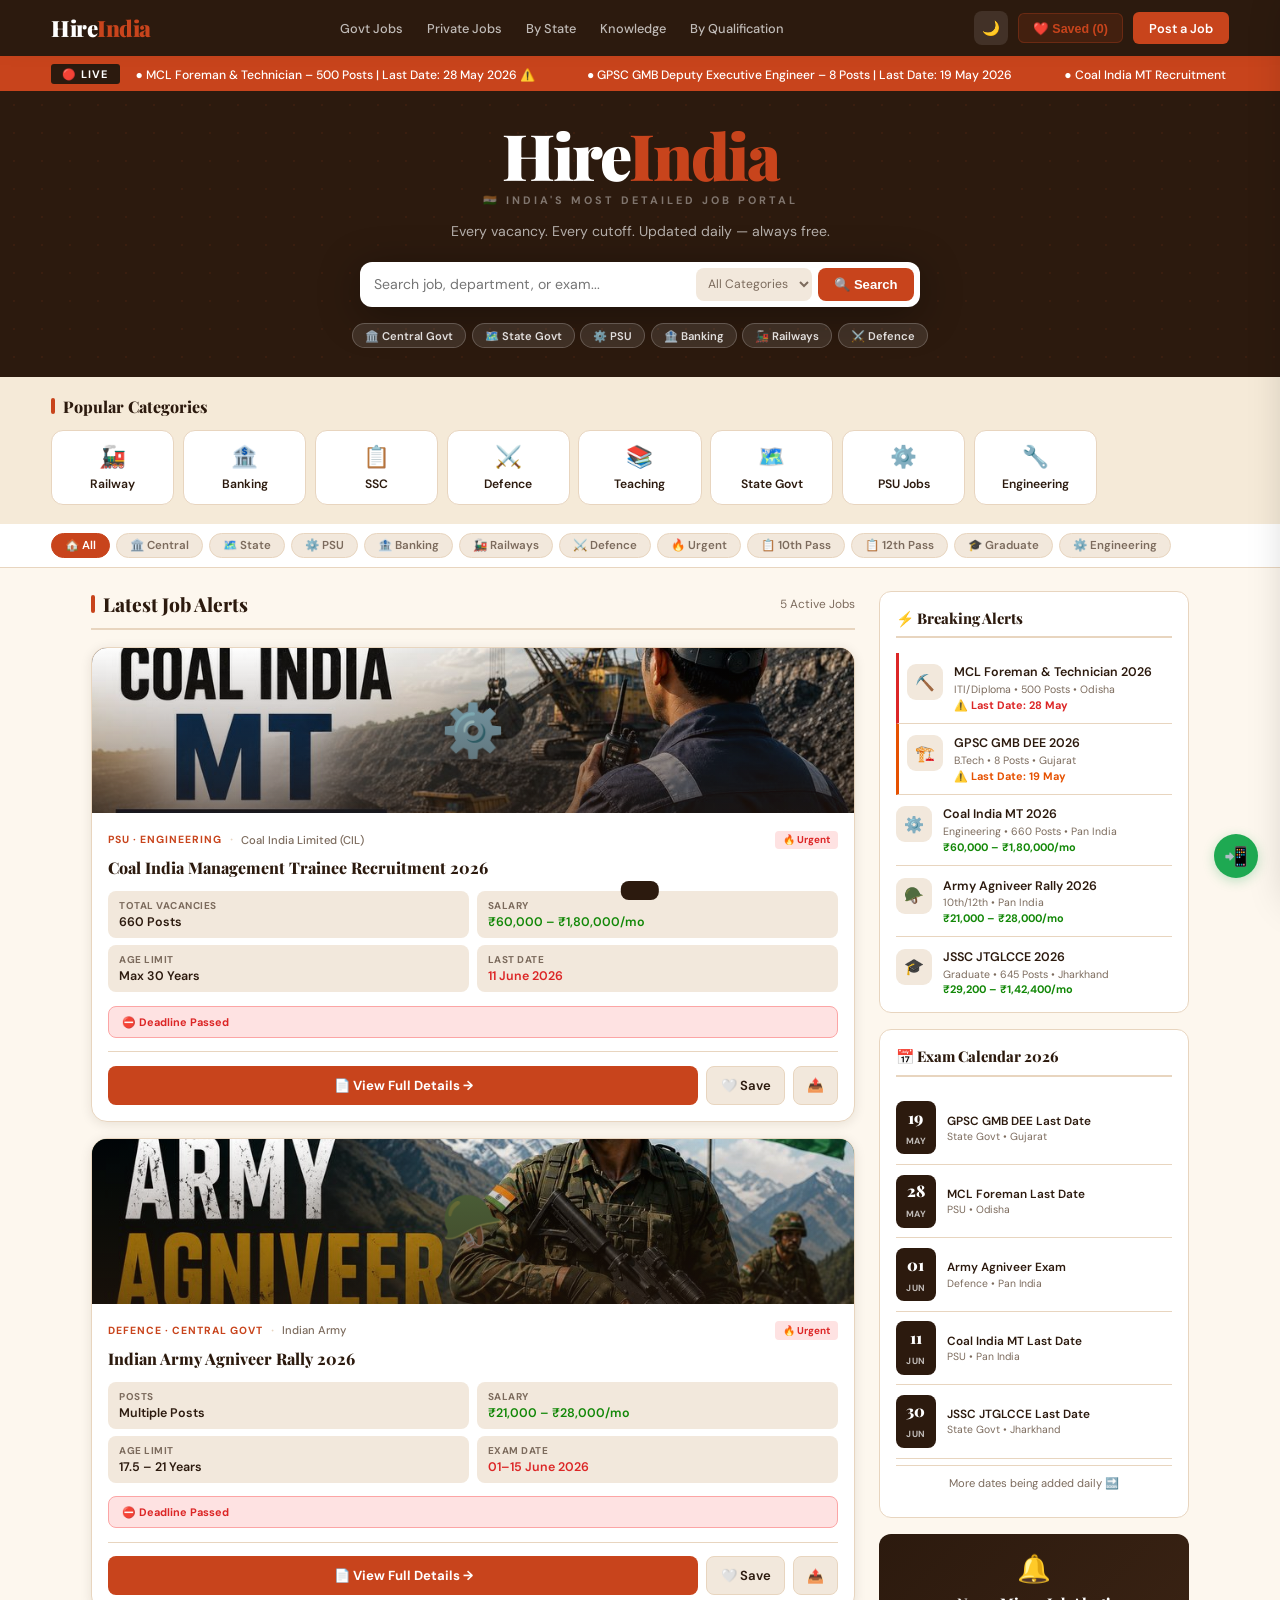
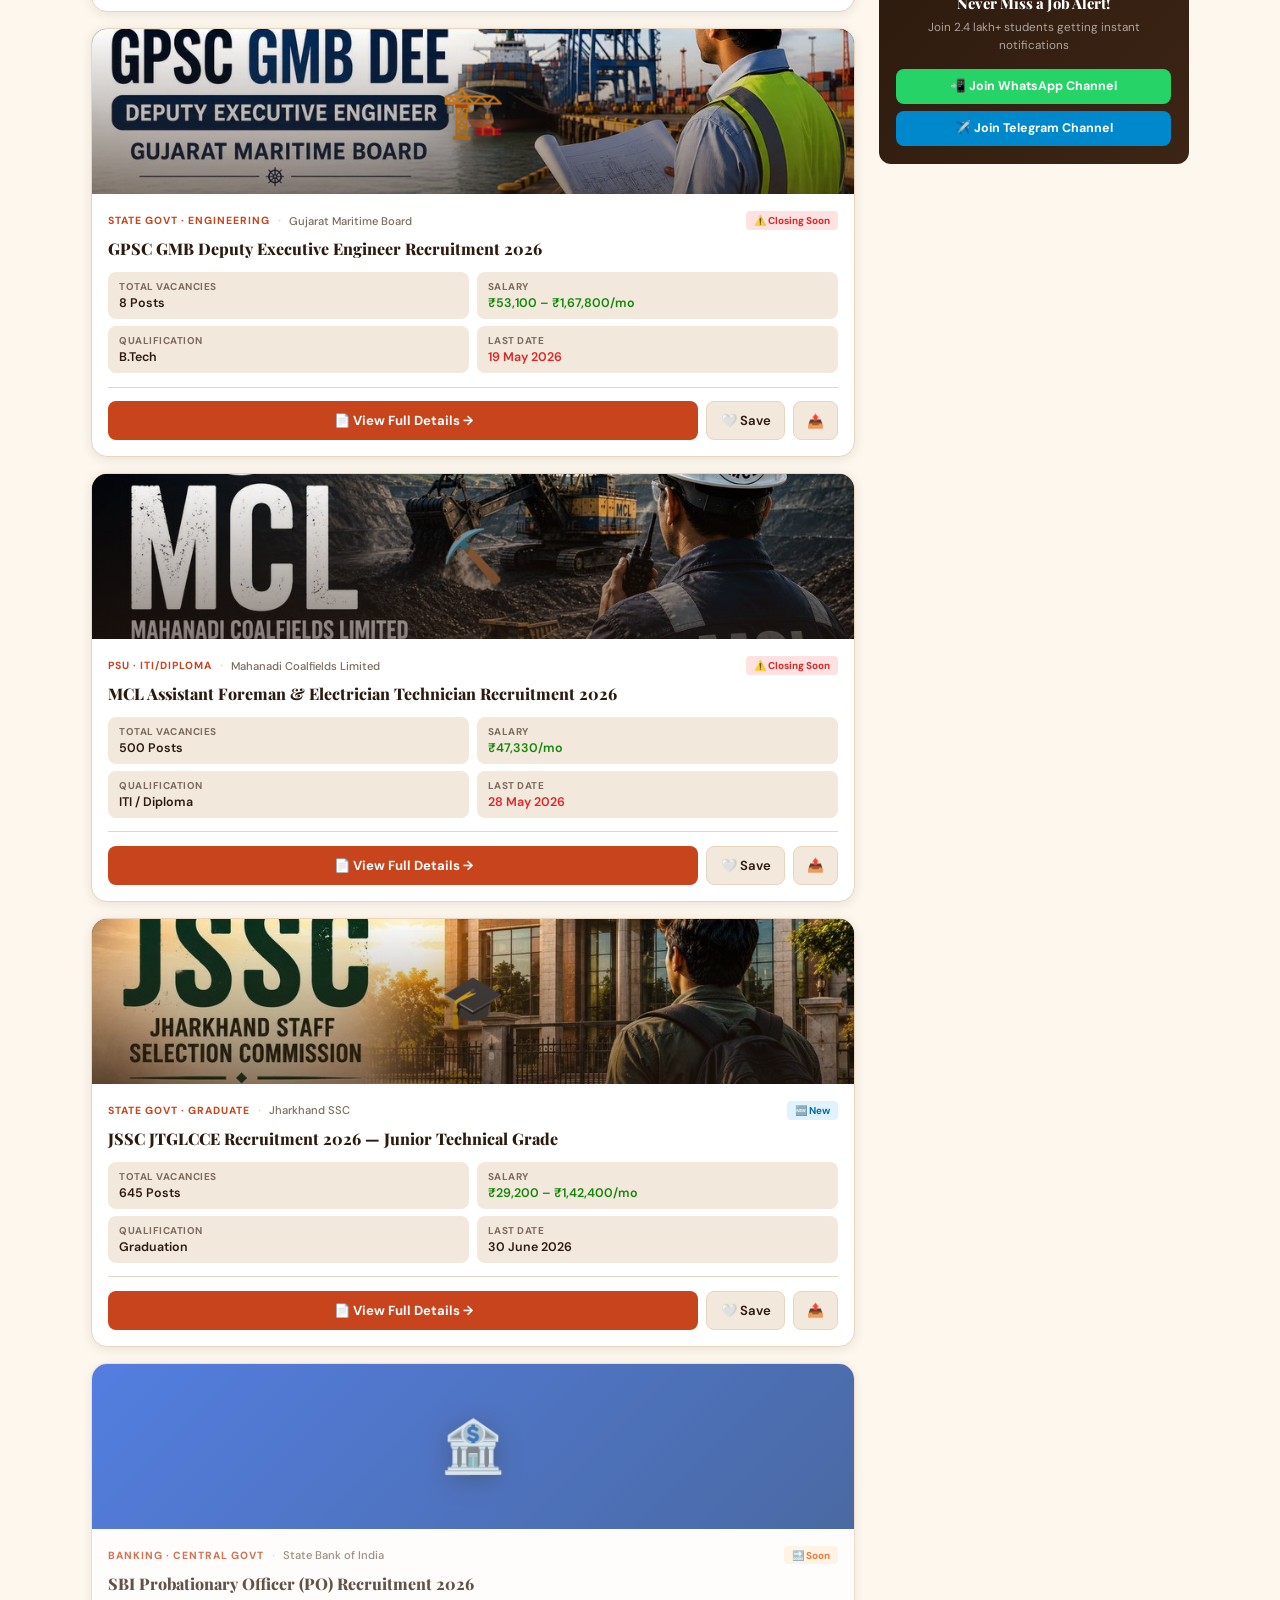
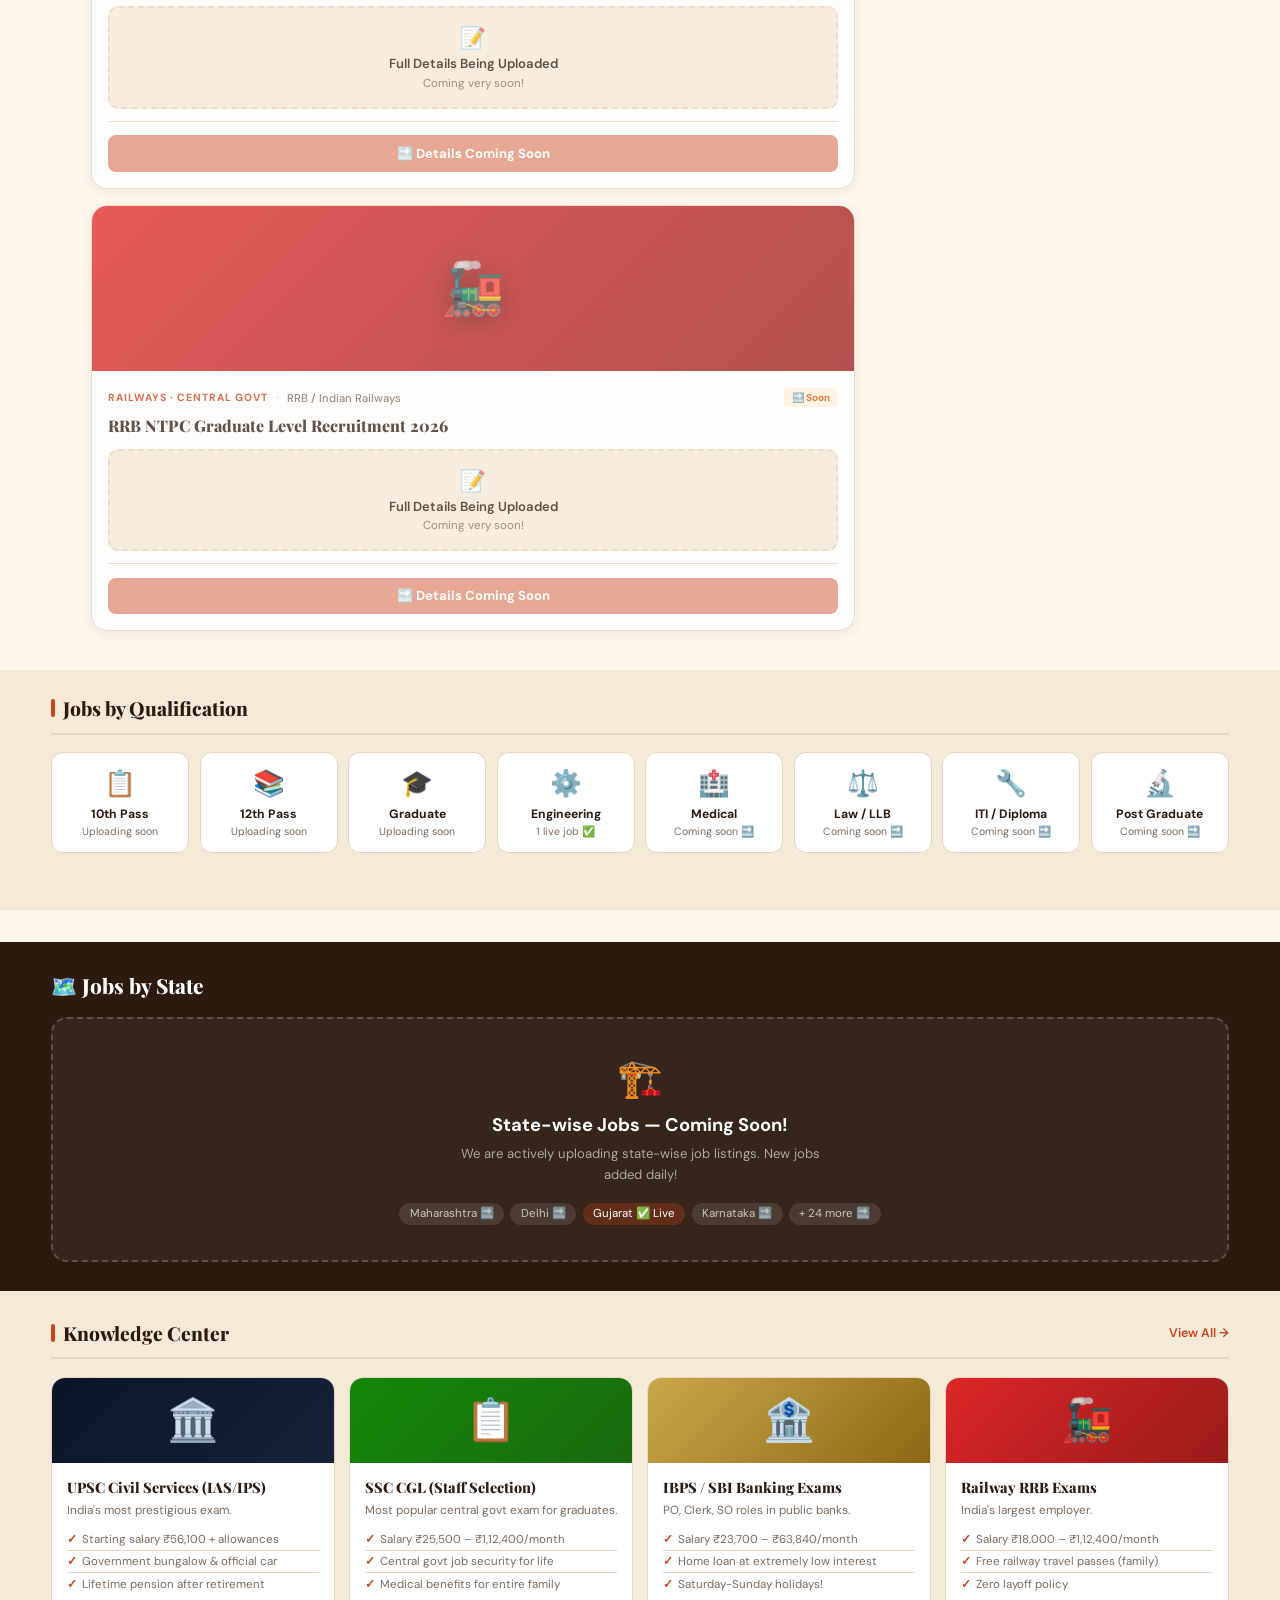
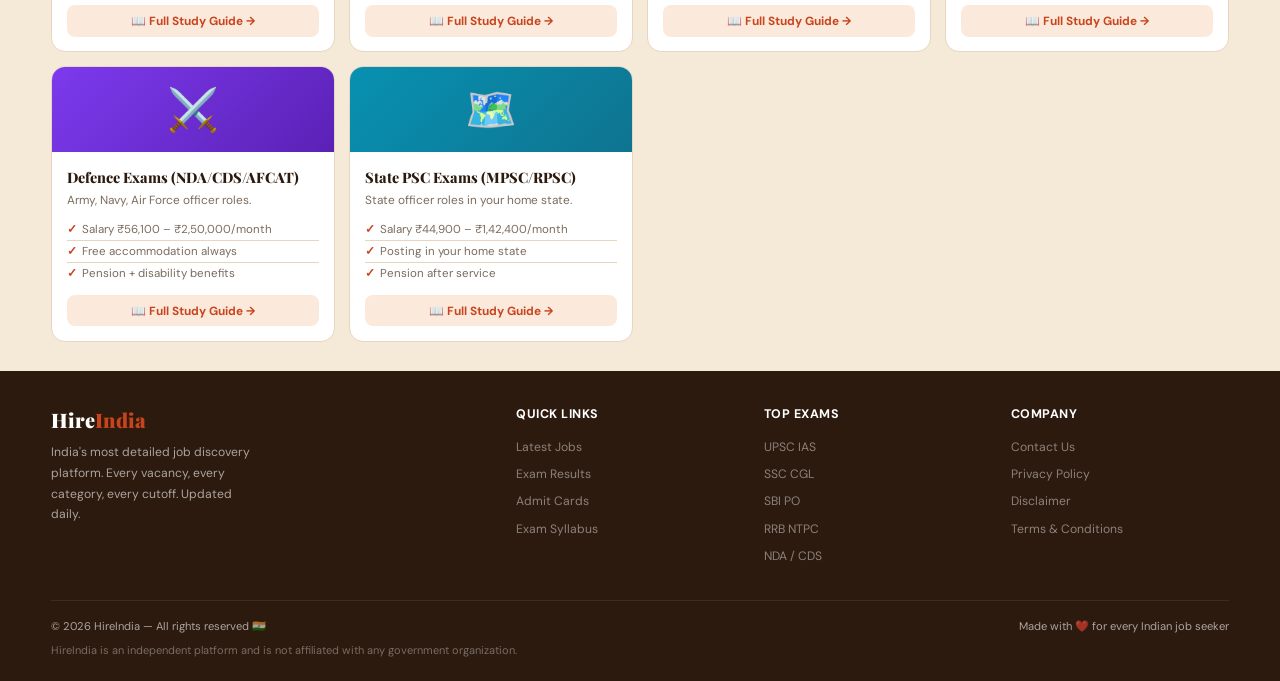
==== commit 343e5b8e: "Rename index-5.html to index.html" ====
--- a/index.html
+++ b/index.html
@@ -228,4 +228,539 @@
 /* ── KNOWLEDGE ── */
 .knowledge-section{padding:1.8rem 4%;background:var(--cream2);}
 .knowledge-grid{display:grid;grid-template-columns:repeat(auto-fill,minmax(260px,1fr));gap:0.9rem;max-width:1200px;margin:0 auto;}
-.know-card{background:var(--card);border-radius:14px;overflow:hidden;border:1px solid var(--border);transition:all .25s
+.know-card{background:var(--card);border-radius:14px;overflow:hidden;border:1px solid var(--border);transition:all .25s;cursor:pointer;}
+.know-card:hover{transform:translateY(-3px);box-shadow:0 12px 30px var(--shadow);}
+.know-card-top{height:85px;display:flex;align-items:center;justify-content:center;font-size:2.6rem;}
+.know-card-top.upsc{background:linear-gradient(135deg,#0A1628,#152238);}
+.know-card-top.ssc{background:linear-gradient(135deg,#138808,#1a6b0f);}
+.know-card-top.banking{background:linear-gradient(135deg,#C9A84C,#8B6914);}
+.know-card-top.railway{background:linear-gradient(135deg,#DC2626,#991b1b);}
+.know-card-top.defence{background:linear-gradient(135deg,#7c3aed,#5b21b6);}
+.know-card-top.state{background:linear-gradient(135deg,#0891b2,#0e7490);}
+.know-card-body{padding:0.9rem;}
+.know-card-title{font-family:'Playfair Display',serif;font-weight:800;font-size:0.9rem;color:var(--text);margin-bottom:0.3rem;}
+.know-card-sub{font-size:0.74rem;color:var(--gray);margin-bottom:0.65rem;line-height:1.4;}
+.know-perks{list-style:none;margin-bottom:0.65rem;}
+.know-perks li{font-size:0.72rem;color:var(--gray);padding:0.2rem 0;border-bottom:1px solid var(--border);display:flex;gap:0.35rem;align-items:center;}
+.know-perks li:last-child{border-bottom:none;}
+.know-perks li::before{content:'✓';color:var(--saffron);font-weight:700;flex-shrink:0;}
+.know-btn{width:100%;background:var(--saffron-light);color:var(--saffron);border:none;padding:0.48rem;border-radius:8px;font-family:'DM Sans',sans-serif;font-weight:700;font-size:0.74rem;cursor:pointer;transition:all .2s;}
+.know-btn:hover{background:var(--saffron);color:white;}
+
+/* ── FOOTER ── */
+footer{background:var(--navy);color:rgba(255,255,255,0.6);padding:2.2rem 4% 1.5rem;}
+.footer-grid{display:grid;grid-template-columns:2fr 1fr 1fr 1fr;gap:1.8rem;max-width:1200px;margin:0 auto 1.8rem;}
+.footer-logo{font-family:'Playfair Display',serif;font-size:1.25rem;font-weight:900;color:white;margin-bottom:0.6rem;}
+.footer-logo span{color:var(--saffron);}
+.footer-desc{font-size:0.76rem;line-height:1.7;max-width:200px;}
+.footer-col h4{color:white;font-weight:700;font-size:0.78rem;margin-bottom:0.8rem;letter-spacing:0.5px;}
+.footer-col ul{list-style:none;}
+.footer-col ul li{margin-bottom:0.4rem;}
+.footer-col ul li a{color:rgba(255,255,255,0.45);text-decoration:none;font-size:0.76rem;transition:color .2s;cursor:pointer;}
+.footer-col ul li a:hover{color:var(--saffron);}
+.footer-bottom{max-width:1200px;margin:0 auto;border-top:1px solid rgba(255,255,255,0.08);padding-top:1.1rem;display:flex;justify-content:space-between;font-size:0.7rem;flex-wrap:wrap;gap:0.5rem;}
+
+/* ── FAV PANEL ── */
+.overlay{position:fixed;inset:0;background:rgba(0,0,0,0.5);z-index:1999;opacity:0;pointer-events:none;transition:opacity 0.3s;}
+.overlay.show{opacity:1;pointer-events:all;}
+.fav-panel{position:fixed;top:0;right:-420px;width:min(400px,100vw);height:100vh;background:var(--card);border-left:1px solid var(--border);z-index:2000;transition:right 0.35s cubic-bezier(0.4,0,0.2,1);overflow-y:auto;box-shadow:-10px 0 40px rgba(0,0,0,0.2);}
+.fav-panel.open{right:0;}
+.fav-panel-header{padding:1rem 1.3rem;border-bottom:1px solid var(--border);display:flex;justify-content:space-between;align-items:center;position:sticky;top:0;background:var(--card);z-index:1;}
+.fav-panel-title{font-family:'Playfair Display',serif;font-weight:800;font-size:1rem;color:var(--text);}
+.fav-close{background:var(--gray-light);border:none;width:30px;height:30px;border-radius:8px;cursor:pointer;font-size:0.95rem;}
+.fav-list{padding:0.9rem 1.3rem;}
+.fav-item{background:var(--gray-light);border-radius:10px;padding:0.85rem;margin-bottom:0.65rem;position:relative;}
+.fav-item-title{font-weight:700;font-size:0.83rem;color:var(--text);margin-bottom:0.18rem;}
+.fav-item-org{font-size:0.7rem;color:var(--gray);margin-bottom:0.3rem;}
+.fav-item-salary{font-weight:700;color:var(--green);font-size:0.78rem;}
+.fav-remove{position:absolute;top:0.7rem;right:0.7rem;background:none;border:none;cursor:pointer;color:var(--gray);font-size:1rem;}
+.fav-remove:hover{color:var(--red);}
+.fav-empty{text-align:center;padding:2.5rem 1rem;color:var(--gray);}
+
+/* ── TOAST ── */
+.toast{position:fixed;bottom:5rem;left:50%;transform:translateX(-50%) translateY(80px);background:var(--navy);color:white;padding:0.6rem 1.2rem;border-radius:8px;font-size:0.78rem;font-weight:500;z-index:3000;transition:transform 0.3s;pointer-events:none;white-space:nowrap;}
+.toast.show{transform:translateX(-50%) translateY(0);}
+
+/* ── WA FLOAT (toned down) ── */
+.wa-float{position:fixed;bottom:1.4rem;right:1.4rem;background:#1ea952;color:white;width:44px;height:44px;border-radius:50%;display:flex;align-items:center;justify-content:center;font-size:1.2rem;cursor:pointer;box-shadow:0 3px 12px rgba(30,169,82,0.28);z-index:999;transition:all .2s;}
+.wa-float:hover{background:#178a42;transform:scale(1.08);}
+
+/* ── STICKY BOTTOM NAV (mobile) ── */
+.bottom-nav{display:none;position:fixed;bottom:0;left:0;right:0;background:var(--navy);border-top:1px solid rgba(255,255,255,0.1);z-index:998;padding:0.35rem 0 0.45rem;}
+.bottom-nav-inner{display:flex;justify-content:space-around;}
+.bnav-item{display:flex;flex-direction:column;align-items:center;gap:0.12rem;cursor:pointer;padding:0.28rem 0.7rem;border-radius:8px;border:none;background:none;transition:all .18s;}
+.bnav-icon{font-size:1.15rem;}
+.bnav-label{font-size:0.55rem;font-weight:600;color:rgba(255,255,255,0.45);letter-spacing:0.3px;}
+.bnav-item.active .bnav-icon{filter:drop-shadow(0 0 4px var(--saffron));}
+.bnav-item.active .bnav-label{color:var(--saffron);}
+.bnav-item:active{transform:scale(0.88);}
+
+/* ── RESPONSIVE ── */
+@media(max-width:900px){
+  .main-wrap{grid-template-columns:1fr;padding:1.1rem 4%;}
+  .sidebar{display:none;}
+  .nav-center,.nav-right{display:none;}
+  .hamburger{display:flex;}
+  .nav-right-mobile{display:flex;}
+  .footer-grid{grid-template-columns:1fr 1fr;}
+  .cat-grid{grid-template-columns:repeat(4,1fr);}
+  .bottom-nav{display:block;}
+  body{padding-bottom:62px;}
+  .wa-float{bottom:5rem;}
+}
+@media(max-width:480px){
+  .footer-grid{grid-template-columns:1fr;}
+  .search-wrap select{display:none;}
+  .cat-grid{grid-template-columns:repeat(4,1fr);}
+  .hero-chip{font-size:0.66rem;padding:0.25rem 0.6rem;}
+}
+</style>
+</head>
+<body>
+
+<!-- NAVBAR -->
+<nav class="navbar">
+  <div class="logo">Hire<span>India</span></div>
+  <div class="nav-center">
+    <a class="nav-link" onclick="goTo('jobs-section')">Govt Jobs</a>
+    <a class="nav-link" onclick="goTo('jobs-section')">Private Jobs</a>
+    <a class="nav-link" onclick="goTo('state-section')">By State</a>
+    <a class="nav-link" onclick="goTo('knowledge-section')">Knowledge</a>
+    <a class="nav-link" onclick="goTo('qual-section')">By Qualification</a>
+  </div>
+  <div class="nav-right">
+    <button class="dark-btn" id="dark-btn-desk" onclick="toggleDark()">🌙</button>
+    <button class="fav-nav-btn" onclick="toggleFavPanel()">❤️ Saved (<span id="fav-count">0</span>)</button>
+    <button class="post-btn" onclick="toast('Company posting coming soon! 🚀')">Post a Job</button>
+  </div>
+  <div class="nav-right-mobile">
+    <button class="dark-btn" id="dark-btn-mob" onclick="toggleDark()">🌙</button>
+    <button class="hamburger" id="hamburger" onclick="toggleMenu()">
+      <span></span><span></span><span></span>
+    </button>
+  </div>
+</nav>
+
+<!-- MOBILE DRAWER -->
+<div class="mobile-menu" id="mobile-menu">
+  <a onclick="goTo('jobs-section');closeMenu()">🏛️ Govt Jobs</a>
+  <a onclick="goTo('jobs-section');closeMenu()">💼 Private Jobs</a>
+  <a onclick="goTo('state-section');closeMenu()">🗺️ By State</a>
+  <a onclick="goTo('knowledge-section');closeMenu()">📚 Knowledge</a>
+  <a onclick="goTo('qual-section');closeMenu()">🎓 By Qualification</a>
+  <div class="mobile-menu-actions">
+    <button class="mob-fav-btn" onclick="toggleFavPanel();closeMenu()">❤️ Saved (<span id="fav-count-mob">0</span>)</button>
+    <button class="mob-post-btn" onclick="toast('Coming soon! 🚀');closeMenu()">Post a Job</button>
+  </div>
+</div>
+
+<!-- TICKER -->
+<div class="ticker-bar">
+  <div class="ticker-inner">
+    <div class="ticker-label">🔴 LIVE</div>
+    <div class="ticker-scroll">
+      <div class="ticker-text">
+        <span>MCL Foreman &amp; Technician – 500 Posts | Last Date: 28 May 2026 ⚠️</span>
+        <span>GPSC GMB Deputy Executive Engineer – 8 Posts | Last Date: 19 May 2026</span>
+        <span>Coal India MT Recruitment 2026 – 660 Vacancies | Last Date: 11 June 2026</span>
+        <span>Indian Army Agniveer Rally 2026 – Exam: 01-15 June 2026</span>
+        <span>JSSC JTGLCCE 2026 – 645 Posts | Last Date: 30 June 2026 🆕</span>
+        <span>MCL Foreman &amp; Technician – 500 Posts | Last Date: 28 May 2026 ⚠️</span>
+        <span>GPSC GMB Deputy Executive Engineer – 8 Posts | Last Date: 19 May 2026</span>
+        <span>Coal India MT Recruitment 2026 – 660 Vacancies | Last Date: 11 June 2026</span>
+        <span>Indian Army Agniveer Rally 2026 – Exam: 01-15 June 2026</span>
+        <span>JSSC JTGLCCE 2026 – 645 Posts | Last Date: 30 June 2026 🆕</span>
+      </div>
+    </div>
+  </div>
+</div>
+
+<!-- HERO -->
+<section class="hero">
+  <div class="hero-logo">Hire<span>India</span></div>
+  <div class="hero-tagline">🇮🇳 India's Most Detailed Job Portal</div>
+  <p class="hero-sub">Every vacancy. Every cutoff. Updated daily — always free.</p>
+  <div class="search-wrap">
+    <input class="search-input" id="search-input" oninput="doSearch()" placeholder="Search job, department, or exam..." type="text"/>
+    <select id="search-cat" onchange="doSearch()">
+      <option value="all">All Categories</option>
+      <option value="central">Central Govt</option>
+      <option value="state">State Govt</option>
+      <option value="psu">PSU</option>
+      <option value="banking">Banking</option>
+      <option value="railway">Railways</option>
+      <option value="defence">Defence</option>
+    </select>
+    <button class="search-btn" onclick="doSearch()">🔍 Search</button>
+  </div>
+  <div class="hero-chips">
+    <span class="hero-chip" onclick="filterAndScroll('central')">🏛️ Central Govt</span>
+    <span class="hero-chip" onclick="filterAndScroll('state')">🗺️ State Govt</span>
+    <span class="hero-chip" onclick="filterAndScroll('psu')">⚙️ PSU</span>
+    <span class="hero-chip" onclick="filterAndScroll('banking')">🏦 Banking</span>
+    <span class="hero-chip" onclick="filterAndScroll('railway')">🚂 Railways</span>
+    <span class="hero-chip" onclick="filterAndScroll('defence')">⚔️ Defence</span>
+  </div>
+</section>
+
+<!-- CATEGORIES -->
+<section class="cat-section" id="cat-section">
+  <div class="cat-section-inner">
+    <div class="cat-section-title">Popular Categories</div>
+    <div class="cat-grid">
+      <div class="cat-card" onclick="filterAndScroll('railway')"><span class="cat-icon">🚂</span>Railway</div>
+      <div class="cat-card" onclick="filterAndScroll('banking')"><span class="cat-icon">🏦</span>Banking</div>
+      <div class="cat-card" onclick="filterAndScroll('central')"><span class="cat-icon">📋</span>SSC</div>
+      <div class="cat-card" onclick="filterAndScroll('defence')"><span class="cat-icon">⚔️</span>Defence</div>
+      <div class="cat-card" onclick="toast('Teaching jobs coming soon!')"><span class="cat-icon">📚</span>Teaching</div>
+      <div class="cat-card" onclick="filterAndScroll('state')"><span class="cat-icon">🗺️</span>State Govt</div>
+      <div class="cat-card" onclick="filterAndScroll('psu')"><span class="cat-icon">⚙️</span>PSU Jobs</div>
+      <div class="cat-card" onclick="filterAndScroll('engineering')"><span class="cat-icon">🔧</span>Engineering</div>
+    </div>
+  </div>
+</section>
+
+<!-- FILTER BAR -->
+<div class="filter-bar">
+  <div class="chip active" onclick="filter('all',this)">🏠 All</div>
+  <div class="chip" onclick="filter('central',this)">🏛️ Central</div>
+  <div class="chip" onclick="filter('state',this)">🗺️ State</div>
+  <div class="chip" onclick="filter('psu',this)">⚙️ PSU</div>
+  <div class="chip" onclick="filter('banking',this)">🏦 Banking</div>
+  <div class="chip" onclick="filter('railway',this)">🚂 Railways</div>
+  <div class="chip" onclick="filter('defence',this)">⚔️ Defence</div>
+  <div class="chip" onclick="filter('urgent',this)">🔥 Urgent</div>
+  <div class="chip" onclick="filter('10th',this)">📋 10th Pass</div>
+  <div class="chip" onclick="filter('12th',this)">📋 12th Pass</div>
+  <div class="chip" onclick="filter('graduate',this)">🎓 Graduate</div>
+  <div class="chip" onclick="filter('engineering',this)">⚙️ Engineering</div>
+</div>
+
+<!-- MAIN -->
+<div class="main-wrap">
+  <div id="jobs-section">
+    <div class="sec-head">
+      <div class="sec-title">Latest Job Alerts</div>
+      <span style="font-size:0.74rem;color:var(--gray);">5 Active Jobs</span>
+    </div>
+
+    <!-- COAL INDIA MT -->
+    <div class="featured-card" data-type="psu engineering urgent">
+      <div class="card-img-wrap">
+        <img alt="Coal India MT 2026" loading="lazy" src="coal-india-banner.jpg" onerror="this.style.display='none'"/>
+        <span class="card-emoji">⚙️</span><div class="card-overlay"></div>
+      </div>
+      <div class="card-body">
+        <div class="card-meta"><span class="card-category">PSU · Engineering</span><span class="card-dot">·</span><span class="card-org">Coal India Limited (CIL)</span><span class="badge badge-urgent">🔥 Urgent</span></div>
+        <div class="card-title">Coal India Management Trainee Recruitment 2026</div>
+        <div class="quick-facts">
+          <div class="fact"><div class="fact-label">Total Vacancies</div><div class="fact-value">660 Posts</div></div>
+          <div class="fact"><div class="fact-label">Salary</div><div class="fact-value salary">₹60,000 – ₹1,80,000/mo</div></div>
+          <div class="fact"><div class="fact-label">Age Limit</div><div class="fact-value">Max 30 Years</div></div>
+          <div class="fact"><div class="fact-label">Last Date</div><div class="fact-value urgent">11 June 2026</div></div>
+        </div>
+        <div class="countdown-strip" id="cd-coal"></div>
+        <div class="card-actions">
+          <a class="btn-apply" href="coal-india-mt-mining-2026.html">📄 View Full Details →</a>
+          <button class="btn-save" id="save-1" onclick="toggleSave(1,'Coal India MT 2026','Coal India Limited','₹60,000–₹1,80,000',this)">🤍 Save</button>
+          <button class="btn-share" onclick="toast('Link copied! 📲')">📤</button>
+        </div>
+      </div>
+    </div>
+
+    <!-- ARMY AGNIVEER -->
+    <div class="featured-card" data-type="defence central 10th 12th urgent">
+      <div class="card-img-wrap" style="background:linear-gradient(135deg,#1a3a1a,#2d5a2d);">
+        <img alt="Army Agniveer 2026" loading="lazy" src="agniveer-banner.jpg" onerror="this.style.display='none'"/>
+        <span class="card-emoji">🪖</span><div class="card-overlay"></div>
+      </div>
+      <div class="card-body">
+        <div class="card-meta"><span class="card-category">Defence · Central Govt</span><span class="card-dot">·</span><span class="card-org">Indian Army</span><span class="badge badge-urgent">🔥 Urgent</span></div>
+        <div class="card-title">Indian Army Agniveer Rally 2026</div>
+        <div class="quick-facts">
+          <div class="fact"><div class="fact-label">Posts</div><div class="fact-value">Multiple Posts</div></div>
+          <div class="fact"><div class="fact-label">Salary</div><div class="fact-value salary">₹21,000 – ₹28,000/mo</div></div>
+          <div class="fact"><div class="fact-label">Age Limit</div><div class="fact-value">17.5 – 21 Years</div></div>
+          <div class="fact"><div class="fact-label">Exam Date</div><div class="fact-value urgent">01–15 June 2026</div></div>
+        </div>
+        <div class="countdown-strip" id="cd-agniveer"></div>
+        <div class="card-actions">
+          <a class="btn-apply" href="army-agniveer-2026.html">📄 View Full Details →</a>
+          <button class="btn-save" id="save-2" onclick="toggleSave(2,'Army Agniveer 2026','Indian Army','₹21,000–₹28,000',this)">🤍 Save</button>
+          <button class="btn-share" onclick="toast('Link copied! 📲')">📤</button>
+        </div>
+      </div>
+    </div>
+
+    <!-- GPSC GMB -->
+    <div class="featured-card" data-type="state engineering graduate">
+      <div class="card-img-wrap" style="background:linear-gradient(135deg,#1a3a5c,#0e2d4a);">
+        <img alt="GPSC GMB DEE 2026" loading="lazy" src="gpsc-gmb-banner.jpg" onerror="this.style.display='none'"/>
+        <span class="card-emoji">🏗️</span><div class="card-overlay"></div>
+      </div>
+      <div class="card-body">
+        <div class="card-meta"><span class="card-category">State Govt · Engineering</span><span class="card-dot">·</span><span class="card-org">Gujarat Maritime Board</span><span class="badge" style="background:#FEE2E2;color:#DC2626;">⚠️ Closing Soon</span></div>
+        <div class="card-title">GPSC GMB Deputy Executive Engineer Recruitment 2026</div>
+        <div class="quick-facts">
+          <div class="fact"><div class="fact-label">Total Vacancies</div><div class="fact-value">8 Posts</div></div>
+          <div class="fact"><div class="fact-label">Salary</div><div class="fact-value salary">₹53,100 – ₹1,67,800/mo</div></div>
+          <div class="fact"><div class="fact-label">Qualification</div><div class="fact-value">B.Tech</div></div>
+          <div class="fact"><div class="fact-label">Last Date</div><div class="fact-value urgent">19 May 2026</div></div>
+        </div>
+        <div class="card-actions">
+          <a class="btn-apply" href="gpsc-gmb-dee-2026.html">📄 View Full Details →</a>
+          <button class="btn-save" id="save-3" onclick="toggleSave(3,'GPSC GMB DEE 2026','Gujarat Maritime Board','₹53,100–₹1,67,800',this)">🤍 Save</button>
+          <button class="btn-share" onclick="toast('Link copied! 📲')">📤</button>
+        </div>
+      </div>
+    </div>
+
+    <!-- MCL FOREMAN -->
+    <div class="featured-card" data-type="psu iti diploma urgent">
+      <div class="card-img-wrap" style="background:linear-gradient(135deg,#3a1a0a,#5c2d0e);">
+        <img alt="MCL Foreman 2026" loading="lazy" src="mcl-banner.jpg" onerror="this.style.display='none'"/>
+        <span class="card-emoji">⛏️</span><div class="card-overlay"></div>
+      </div>
+      <div class="card-body">
+        <div class="card-meta"><span class="card-category">PSU · ITI/Diploma</span><span class="card-dot">·</span><span class="card-org">Mahanadi Coalfields Limited</span><span class="badge badge-urgent">⚠️ Closing Soon</span></div>
+        <div class="card-title">MCL Assistant Foreman &amp; Electrician Technician Recruitment 2026</div>
+        <div class="quick-facts">
+          <div class="fact"><div class="fact-label">Total Vacancies</div><div class="fact-value">500 Posts</div></div>
+          <div class="fact"><div class="fact-label">Salary</div><div class="fact-value salary">₹47,330/mo</div></div>
+          <div class="fact"><div class="fact-label">Qualification</div><div class="fact-value">ITI / Diploma</div></div>
+          <div class="fact"><div class="fact-label">Last Date</div><div class="fact-value urgent">28 May 2026</div></div>
+        </div>
+        <div class="card-actions">
+          <a class="btn-apply" href="mcl-foreman-technician-2026.html">📄 View Full Details →</a>
+          <button class="btn-save" id="save-4" onclick="toggleSave(4,'MCL Foreman 2026','Mahanadi Coalfields','₹47,330',this)">🤍 Save</button>
+          <button class="btn-share" onclick="toast('Link copied! 📲')">📤</button>
+        </div>
+      </div>
+    </div>
+
+    <!-- JSSC -->
+    <div class="featured-card" data-type="state graduate jharkhand">
+      <div class="card-img-wrap" style="background:linear-gradient(135deg,#1a2a3a,#0e1f2d);">
+        <img alt="JSSC JTGLCCE 2026" loading="lazy" src="jssc-banner.jpg" onerror="this.style.display='none'"/>
+        <span class="card-emoji">🎓</span><div class="card-overlay"></div>
+      </div>
+      <div class="card-body">
+        <div class="card-meta"><span class="card-category">State Govt · Graduate</span><span class="card-dot">·</span><span class="card-org">Jharkhand SSC</span><span class="badge" style="background:#E0F2FE;color:#0369A1;">🆕 New</span></div>
+        <div class="card-title">JSSC JTGLCCE Recruitment 2026 — Junior Technical Grade</div>
+        <div class="quick-facts">
+          <div class="fact"><div class="fact-label">Total Vacancies</div><div class="fact-value">645 Posts</div></div>
+          <div class="fact"><div class="fact-label">Salary</div><div class="fact-value salary">₹29,200 – ₹1,42,400/mo</div></div>
+          <div class="fact"><div class="fact-label">Qualification</div><div class="fact-value">Graduation</div></div>
+          <div class="fact"><div class="fact-label">Last Date</div><div class="fact-value">30 June 2026</div></div>
+        </div>
+        <div class="card-actions">
+          <a class="btn-apply" href="jssc-jtglcce-2026.html">📄 View Full Details →</a>
+          <button class="btn-save" id="save-5" onclick="toggleSave(5,'JSSC JTGLCCE 2026','Jharkhand SSC','₹29,200–₹1,42,400',this)">🤍 Save</button>
+          <button class="btn-share" onclick="toast('Link copied! 📲')">📤</button>
+        </div>
+      </div>
+    </div>
+
+    <!-- SBI PO (coming soon) -->
+    <div class="featured-card" data-type="banking central graduate" style="opacity:0.75;">
+      <div class="card-img-wrap" style="background:linear-gradient(135deg,#1a56db,#0e3a8a);"><span class="card-emoji">🏦</span></div>
+      <div class="card-body">
+        <div class="card-meta"><span class="card-category">Banking · Central Govt</span><span class="card-dot">·</span><span class="card-org">State Bank of India</span><span class="badge" style="background:#FFF3E0;color:#E65100;">🔜 Soon</span></div>
+        <div class="card-title">SBI Probationary Officer (PO) Recruitment 2026</div>
+        <div style="background:var(--cream2);border:2px dashed var(--border);border-radius:10px;padding:1rem;text-align:center;margin:0.75rem 0;"><div style="font-size:1.3rem;margin-bottom:0.25rem;">📝</div><div style="font-weight:600;font-size:0.82rem;">Full Details Being Uploaded</div><div style="font-size:0.72rem;color:var(--gray);margin-top:0.2rem;">Coming very soon!</div></div>
+        <div class="card-actions"><button class="btn-apply" disabled style="opacity:0.6;cursor:not-allowed;">🔜 Details Coming Soon</button></div>
+      </div>
+    </div>
+
+    <!-- RRB NTPC (coming soon) -->
+    <div class="featured-card" data-type="railway central graduate 12th" style="opacity:0.75;">
+      <div class="card-img-wrap" style="background:linear-gradient(135deg,#DC2626,#991b1b);"><span class="card-emoji">🚂</span></div>
+      <div class="card-body">
+        <div class="card-meta"><span class="card-category">Railways · Central Govt</span><span class="card-dot">·</span><span class="card-org">RRB / Indian Railways</span><span class="badge" style="background:#FFF3E0;color:#E65100;">🔜 Soon</span></div>
+        <div class="card-title">RRB NTPC Graduate Level Recruitment 2026</div>
+        <div style="background:var(--cream2);border:2px dashed var(--border);border-radius:10px;padding:1rem;text-align:center;margin:0.75rem 0;"><div style="font-size:1.3rem;margin-bottom:0.25rem;">📝</div><div style="font-weight:600;font-size:0.82rem;">Full Details Being Uploaded</div><div style="font-size:0.72rem;color:var(--gray);margin-top:0.2rem;">Coming very soon!</div></div>
+        <div class="card-actions"><button class="btn-apply" disabled style="opacity:0.6;cursor:not-allowed;">🔜 Details Coming Soon</button></div>
+      </div>
+    </div>
+
+    <div id="no-results-msg" style="display:none;text-align:center;padding:2rem;color:var(--gray);font-size:0.88rem;">🔍 No jobs found. Try: engineering, defence, banking</div>
+  </div>
+
+  <!-- SIDEBAR -->
+  <div class="sidebar">
+    <div class="sidebar-sticky">
+      <div class="sidebar-card">
+        <div class="sidebar-title">⚡ Breaking Alerts</div>
+        <a class="quick-job" href="mcl-foreman-technician-2026.html" style="border-left:3px solid #DC2626;padding-left:0.5rem;">
+          <div class="quick-job-icon">⛏️</div>
+          <div><div class="quick-job-title">MCL Foreman &amp; Technician 2026</div><div class="quick-job-meta">ITI/Diploma • 500 Posts • Odisha</div><div class="quick-job-salary" style="color:#DC2626;">⚠️ Last Date: 28 May</div></div>
+        </a>
+        <a class="quick-job" href="gpsc-gmb-dee-2026.html" style="border-left:3px solid #E65100;padding-left:0.5rem;">
+          <div class="quick-job-icon">🏗️</div>
+          <div><div class="quick-job-title">GPSC GMB DEE 2026</div><div class="quick-job-meta">B.Tech • 8 Posts • Gujarat</div><div class="quick-job-salary" style="color:#E65100;">⚠️ Last Date: 19 May</div></div>
+        </a>
+        <a class="quick-job" href="coal-india-mt-mining-2026.html">
+          <div class="quick-job-icon">⚙️</div>
+          <div><div class="quick-job-title">Coal India MT 2026</div><div class="quick-job-meta">Engineering • 660 Posts • Pan India</div><div class="quick-job-salary">₹60,000 – ₹1,80,000/mo</div></div>
+        </a>
+        <a class="quick-job" href="army-agniveer-2026.html">
+          <div class="quick-job-icon">🪖</div>
+          <div><div class="quick-job-title">Army Agniveer Rally 2026</div><div class="quick-job-meta">10th/12th • Pan India</div><div class="quick-job-salary">₹21,000 – ₹28,000/mo</div></div>
+        </a>
+        <a class="quick-job" href="jssc-jtglcce-2026.html">
+          <div class="quick-job-icon">🎓</div>
+          <div><div class="quick-job-title">JSSC JTGLCCE 2026</div><div class="quick-job-meta">Graduate • 645 Posts • Jharkhand</div><div class="quick-job-salary">₹29,200 – ₹1,42,400/mo</div></div>
+        </a>
+      </div>
+      <div class="sidebar-card">
+        <div class="sidebar-title">📅 Exam Calendar 2026</div>
+        <div class="cal-item"><div class="cal-date"><span class="cal-day">19</span><span class="cal-month">May</span></div><div><div class="cal-exam">GPSC GMB DEE Last Date</div><div class="cal-type">State Govt • Gujarat</div></div></div>
+        <div class="cal-item"><div class="cal-date"><span class="cal-day">28</span><span class="cal-month">May</span></div><div><div class="cal-exam">MCL Foreman Last Date</div><div class="cal-type">PSU • Odisha</div></div></div>
+        <div class="cal-item"><div class="cal-date"><span class="cal-day">01</span><span class="cal-month">Jun</span></div><div><div class="cal-exam">Army Agniveer Exam</div><div class="cal-type">Defence • Pan India</div></div></div>
+        <div class="cal-item"><div class="cal-date"><span class="cal-day">11</span><span class="cal-month">Jun</span></div><div><div class="cal-exam">Coal India MT Last Date</div><div class="cal-type">PSU • Pan India</div></div></div>
+        <div class="cal-item"><div class="cal-date"><span class="cal-day">30</span><span class="cal-month">Jun</span></div><div><div class="cal-exam">JSSC JTGLCCE Last Date</div><div class="cal-type">State Govt • Jharkhand</div></div></div>
+        <div style="padding:0.65rem;font-size:0.7rem;color:var(--gray);text-align:center;border-top:1px solid var(--border);margin-top:0.4rem;">More dates being added daily 🔜</div>
+      </div>
+      <div class="alert-box">
+        <span class="alert-icon">🔔</span>
+        <div class="alert-title">Never Miss a Job Alert!</div>
+        <div class="alert-sub">Join 2.4 lakh+ students getting instant notifications</div>
+        <button class="btn-whatsapp" onclick="toast('WhatsApp channel coming soon! 📲')">📲 Join WhatsApp Channel</button>
+        <button class="btn-telegram" onclick="toast('Telegram channel coming soon! ✈️')">✈️ Join Telegram Channel</button>
+      </div>
+    </div>
+  </div>
+</div>
+
+<!-- QUALIFICATION SECTION -->
+<div id="qual-section" style="padding:1.6rem 4%;background:var(--cream2);">
+  <div style="max-width:1200px;margin:0 auto;">
+    <div class="sec-head"><div class="sec-title">Jobs by Qualification</div></div>
+    <div class="qual-grid">
+      <div class="qual-card"><span class="qual-icon">📋</span><div class="qual-name">10th Pass</div><div class="qual-count">Uploading soon</div></div>
+      <div class="qual-card"><span class="qual-icon">📚</span><div class="qual-name">12th Pass</div><div class="qual-count">Uploading soon</div></div>
+      <div class="qual-card"><span class="qual-icon">🎓</span><div class="qual-name">Graduate</div><div class="qual-count">Uploading soon</div></div>
+      <div class="qual-card"><span class="qual-icon">⚙️</span><div class="qual-name">Engineering</div><div class="qual-count">1 live job ✅</div></div>
+      <div class="qual-card"><span class="qual-icon">🏥</span><div class="qual-name">Medical</div><div class="qual-count">Coming soon 🔜</div></div>
+      <div class="qual-card"><span class="qual-icon">⚖️</span><div class="qual-name">Law / LLB</div><div class="qual-count">Coming soon 🔜</div></div>
+      <div class="qual-card"><span class="qual-icon">🔧</span><div class="qual-name">ITI / Diploma</div><div class="qual-count">Coming soon 🔜</div></div>
+      <div class="qual-card"><span class="qual-icon">🔬</span><div class="qual-name">Post Graduate</div><div class="qual-count">Coming soon 🔜</div></div>
+    </div>
+  </div>
+</div>
+
+<!-- STATE SECTION -->
+<div class="state-section" id="state-section">
+  <div style="max-width:1200px;margin:0 auto;">
+    <div class="state-sec-title">🗺️ Jobs by State</div>
+    <div style="text-align:center;padding:2.2rem 1rem;background:rgba(255,255,255,0.05);border-radius:16px;border:2px dashed rgba(255,255,255,0.2);">
+      <div style="font-size:2.3rem;margin-bottom:0.7rem;">🏗️</div>
+      <div style="font-size:1.15rem;font-weight:700;color:#fff;margin-bottom:0.4rem;">State-wise Jobs — Coming Soon!</div>
+      <div style="font-size:0.82rem;color:rgba(255,255,255,0.6);max-width:360px;margin:0 auto;line-height:1.6;">We are actively uploading state-wise job listings. New jobs added daily!</div>
+      <div style="margin-top:1.1rem;display:flex;flex-wrap:wrap;justify-content:center;gap:0.4rem;">
+        <span style="background:rgba(255,255,255,0.1);color:rgba(255,255,255,0.7);padding:0.22rem 0.65rem;border-radius:20px;font-size:0.72rem;">Maharashtra 🔜</span>
+        <span style="background:rgba(255,255,255,0.1);color:rgba(255,255,255,0.7);padding:0.22rem 0.65rem;border-radius:20px;font-size:0.72rem;">Delhi 🔜</span>
+        <span style="background:rgba(200,68,28,0.3);color:#fff;padding:0.22rem 0.65rem;border-radius:20px;font-size:0.72rem;">Gujarat ✅ Live</span>
+        <span style="background:rgba(255,255,255,0.1);color:rgba(255,255,255,0.7);padding:0.22rem 0.65rem;border-radius:20px;font-size:0.72rem;">Karnataka 🔜</span>
+        <span style="background:rgba(255,255,255,0.1);color:rgba(255,255,255,0.7);padding:0.22rem 0.65rem;border-radius:20px;font-size:0.72rem;">+ 24 more 🔜</span>
+      </div>
+    </div>
+  </div>
+</div>
+
+<!-- KNOWLEDGE CENTER -->
+<div class="knowledge-section" id="knowledge-section">
+  <div style="max-width:1200px;margin:0 auto;">
+    <div class="sec-head" style="margin-bottom:1.1rem;"><div class="sec-title">Knowledge Center</div><a class="see-all">View All →</a></div>
+    <div class="knowledge-grid">
+      <div class="know-card"><div class="know-card-top upsc">🏛️</div><div class="know-card-body"><div class="know-card-title">UPSC Civil Services (IAS/IPS)</div><div class="know-card-sub">India's most prestigious exam.</div><ul class="know-perks"><li>Starting salary ₹56,100 + allowances</li><li>Government bungalow &amp; official car</li><li>Lifetime pension after retirement</li></ul><button class="know-btn" onclick="toast('UPSC guide coming soon!')">📖 Full Study Guide →</button></div></div>
+      <div class="know-card"><div class="know-card-top ssc">📋</div><div class="know-card-body"><div class="know-card-title">SSC CGL (Staff Selection)</div><div class="know-card-sub">Most popular central govt exam for graduates.</div><ul class="know-perks"><li>Salary ₹25,500 – ₹1,12,400/month</li><li>Central govt job security for life</li><li>Medical benefits for entire family</li></ul><button class="know-btn" onclick="toast('SSC guide coming soon!')">📖 Full Study Guide →</button></div></div>
+      <div class="know-card"><div class="know-card-top banking">🏦</div><div class="know-card-body"><div class="know-card-title">IBPS / SBI Banking Exams</div><div class="know-card-sub">PO, Clerk, SO roles in public banks.</div><ul class="know-perks"><li>Salary ₹23,700 – ₹63,840/month</li><li>Home loan at extremely low interest</li><li>Saturday-Sunday holidays!</li></ul><button class="know-btn" onclick="toast('Banking guide coming soon!')">📖 Full Study Guide →</button></div></div>
+      <div class="know-card"><div class="know-card-top railway">🚂</div><div class="know-card-body"><div class="know-card-title">Railway RRB Exams</div><div class="know-card-sub">India's largest employer.</div><ul class="know-perks"><li>Salary ₹18,000 – ₹1,12,400/month</li><li>Free railway travel passes (family)</li><li>Zero layoff policy</li></ul><button class="know-btn" onclick="toast('Railway guide coming soon!')">📖 Full Study Guide →</button></div></div>
+      <div class="know-card"><div class="know-card-top defence">⚔️</div><div class="know-card-body"><div class="know-card-title">Defence Exams (NDA/CDS/AFCAT)</div><div class="know-card-sub">Army, Navy, Air Force officer roles.</div><ul class="know-perks"><li>Salary ₹56,100 – ₹2,50,000/month</li><li>Free accommodation always</li><li>Pension + disability benefits</li></ul><button class="know-btn" onclick="toast('Defence guide coming soon!')">📖 Full Study Guide →</button></div></div>
+      <div class="know-card"><div class="know-card-top state">🗺️</div><div class="know-card-body"><div class="know-card-title">State PSC Exams (MPSC/RPSC)</div><div class="know-card-sub">State officer roles in your home state.</div><ul class="know-perks"><li>Salary ₹44,900 – ₹1,42,400/month</li><li>Posting in your home state</li><li>Pension after service</li></ul><button class="know-btn" onclick="toast('State PSC guide coming soon!')">📖 Full Study Guide →</button></div></div>
+    </div>
+  </div>
+</div>
+
+<!-- FOOTER -->
+<footer>
+  <div class="footer-grid">
+    <div><div class="footer-logo">Hire<span>India</span></div><p class="footer-desc">India's most detailed job discovery platform. Every vacancy, every category, every cutoff. Updated daily.</p></div>
+    <div class="footer-col"><h4>QUICK LINKS</h4><ul><li><a onclick="goTo('jobs-section')">Latest Jobs</a></li><li><a onclick="toast('Results coming soon!')">Exam Results</a></li><li><a onclick="toast('Admit cards coming soon!')">Admit Cards</a></li><li><a onclick="toast('Syllabus coming soon!')">Exam Syllabus</a></li></ul></div>
+    <div class="footer-col"><h4>TOP EXAMS</h4><ul><li><a onclick="goTo('knowledge-section')">UPSC IAS</a></li><li><a onclick="goTo('knowledge-section')">SSC CGL</a></li><li><a onclick="goTo('knowledge-section')">SBI PO</a></li><li><a onclick="goTo('knowledge-section')">RRB NTPC</a></li><li><a onclick="goTo('knowledge-section')">NDA / CDS</a></li></ul></div>
+    <div class="footer-col"><h4>COMPANY</h4><ul><li><a href="contact.html">Contact Us</a></li><li><a href="privacy-policy.html">Privacy Policy</a></li><li><a href="disclaimer.html">Disclaimer</a></li><li><a href="terms.html">Terms &amp; Conditions</a></li></ul></div>
+  </div>
+  <div class="footer-bottom"><span>© 2026 HireIndia — All rights reserved 🇮🇳</span><span>Made with ❤️ for every Indian job seeker</span></div>
+  <p style="margin-top:10px;font-size:11px;opacity:0.6;max-width:1200px;margin:10px auto 0;">HireIndia is an independent platform and is not affiliated with any government organization.</p>
+</footer>
+
+<!-- WA FLOAT -->
+<div class="wa-float" onclick="toast('WhatsApp channel coming soon! 📲')" title="WhatsApp">📲</div>
+
+<!-- STICKY BOTTOM NAV -->
+<div class="bottom-nav">
+  <div class="bottom-nav-inner">
+    <button class="bnav-item active" onclick="window.scrollTo({top:0,behavior:'smooth'})"><span class="bnav-icon">🏠</span><span class="bnav-label">Home</span></button>
+    <button class="bnav-item" onclick="goTo('jobs-section')"><span class="bnav-icon">💼</span><span class="bnav-label">Jobs</span></button>
+    <button class="bnav-item" onclick="goTo('cat-section')"><span class="bnav-icon">📋</span><span class="bnav-label">Categories</span></button>
+    <button class="bnav-item" onclick="toggleFavPanel()"><span class="bnav-icon">❤️</span><span class="bnav-label">Saved</span></button>
+    <button class="bnav-item" onclick="goTo('knowledge-section')"><span class="bnav-icon">📚</span><span class="bnav-label">Knowledge</span></button>
+  </div>
+</div>
+
+<!-- FAV PANEL + OVERLAY -->
+<div class="overlay" id="overlay" onclick="toggleFavPanel()"></div>
+<div class="fav-panel" id="fav-panel">
+  <div class="fav-panel-header"><div class="fav-panel-title">❤️ Saved Jobs</div><button class="fav-close" onclick="toggleFavPanel()">✕</button></div>
+  <div class="fav-list" id="fav-list"><div class="fav-empty"><p style="font-size:1.8rem;margin-bottom:0.4rem;">🔍</p><p style="font-weight:600;font-size:0.88rem;">No saved jobs yet!</p><p style="font-size:0.76rem;margin-top:0.3rem;">Click 🤍 on any job to save it</p></div></div>
+</div>
+<div class="toast" id="toast-el"></div>
+
+<script>
+// ── FAVOURITES ──
+let favs=JSON.parse(localStorage.getItem('hi-favs')||'[]');
+function toggleSave(id,title,org,salary,btn){const i=favs.findIndex(f=>f.id===id);if(i===-1){favs.push({id,title,org,salary});btn.textContent='❤️ Saved';btn.classList.add('saved');toast('Saved! ❤️');}else{favs.splice(i,1);btn.textContent='🤍 Save';btn.classList.remove('saved');toast('Removed from saved');}localStorage.setItem('hi-favs',JSON.stringify(favs));updateFavCount();renderFavs();}
+function renderFavs(){const el=document.getElementById('fav-list');if(!favs.length){el.innerHTML='<div class="fav-empty"><p style="font-size:1.8rem;margin-bottom:0.4rem;">🔍</p><p style="font-weight:600;font-size:0.88rem;">No saved jobs yet!</p><p style="font-size:0.76rem;margin-top:0.3rem;">Click 🤍 on any job to save it</p></div>';return;}el.innerHTML=favs.map(f=>`<div class="fav-item"><div class="fav-item-title">${f.title}</div><div class="fav-item-org">${f.org}</div><div class="fav-item-salary">${f.salary}/mo</div><button class="fav-remove" onclick="removeFav(${f.id})">✕</button></div>`).join('');}
+function removeFav(id){favs=favs.filter(f=>f.id!==id);localStorage.setItem('hi-favs',JSON.stringify(favs));updateFavCount();const b=document.getElementById('save-'+id);if(b){b.textContent='🤍 Save';b.classList.remove('saved');}renderFavs();toast('Removed');}
+function updateFavCount(){document.querySelectorAll('#fav-count,#fav-count-mob').forEach(e=>e.textContent=favs.length);}
+function toggleFavPanel(){document.getElementById('fav-panel').classList.toggle('open');document.getElementById('overlay').classList.toggle('show');renderFavs();}
+
+// ── DARK MODE ──
+function toggleDark(){const dark=document.documentElement.getAttribute('data-theme')==='dark';document.documentElement.setAttribute('data-theme',dark?'light':'dark');document.querySelectorAll('.dark-btn').forEach(b=>b.textContent=dark?'🌙':'☀️');toast(dark?'☀️ Light mode':'🌙 Dark mode');}
+
+// ── HAMBURGER ──
+function toggleMenu(){document.getElementById('hamburger').classList.toggle('open');document.getElementById('mobile-menu').classList.toggle('open');}
+function closeMenu(){document.getElementById('hamburger').classList.remove('open');document.getElementById('mobile-menu').classList.remove('open');}
+
+// ── FILTER ──
+function filter(type,el){if(el){document.querySelectorAll('.chip').forEach(c=>c.classList.remove('active'));el.classList.add('active');}document.querySelectorAll('.featured-card').forEach(c=>{const t=c.dataset.type||'';c.style.display=type==='all'||t.includes(type)?'block':'none';});}
+function filterAndScroll(type){filter(type,null);goTo('jobs-section');}
+
+// ── SEARCH ──
+function doSearch(){const q=document.getElementById('search-input').value.toLowerCase().trim();const cat=document.getElementById('search-cat').value;let found=0;document.querySelectorAll('.featured-card').forEach(c=>{const t=c.dataset.type||'';const match=(!q||c.innerText.toLowerCase().includes(q)||t.includes(q))&&(cat==='all'||t.includes(cat));c.style.display=match?'block':'none';if(match)found++;});document.getElementById('no-results-msg').style.display=q&&found===0?'block':'none';}
+
+// ── NAV ──
+function goTo(id){closeMenu();document.getElementById(id).scrollIntoView({behavior:'smooth'});}
+
+// ── TOAST ──
+function toast(msg){const el=document.getElementById('toast-el');el.textContent=msg;el.classList.add('show');setTimeout(()=>el.classList.remove('show'),2500);}
+
+// ── COUNTDOWN ──
+function setCD(elId,deadline){const el=document.getElementById(elId);if(!el)return;function upd(){const d=new Date(deadline)-new Date();if(d<=0){el.innerHTML='<span class="countdown-label">⛔ Deadline Passed</span>';return;}const dy=Math.floor(d/86400000),h=Math.floor((d%86400000)/3600000),m=Math.floor((d%3600000)/60000);el.innerHTML=`<span class="countdown-label">⏰ Closes in:</span><span class="countdown-time">${dy}d ${h}h ${m}m</span>`;}upd();setInterval(upd,60000);}
+
+// ── INIT ──
+window.addEventListener('load',()=>{
+  setCD('cd-coal','2026-06-11T18:00:00');
+  setCD('cd-agniveer','2026-06-15T23:59:59');
+  updateFavCount();
+  favs.forEach(f=>{const b=document.getElementById('save-'+f.id);if(b){b.textContent='❤️ Saved';b.classList.add('saved');}});
+  document.addEventListener('click',e=>{
+    const menu=document.getElementById('mobile-menu');
+    const ham=document.getElementById('hamburger');
+    if(menu.classList.contains('open')&&!menu.contains(e.target)&&!ham.contains(e.target))closeMenu();
+  });
+});
+</script>
+</body>
+</html>
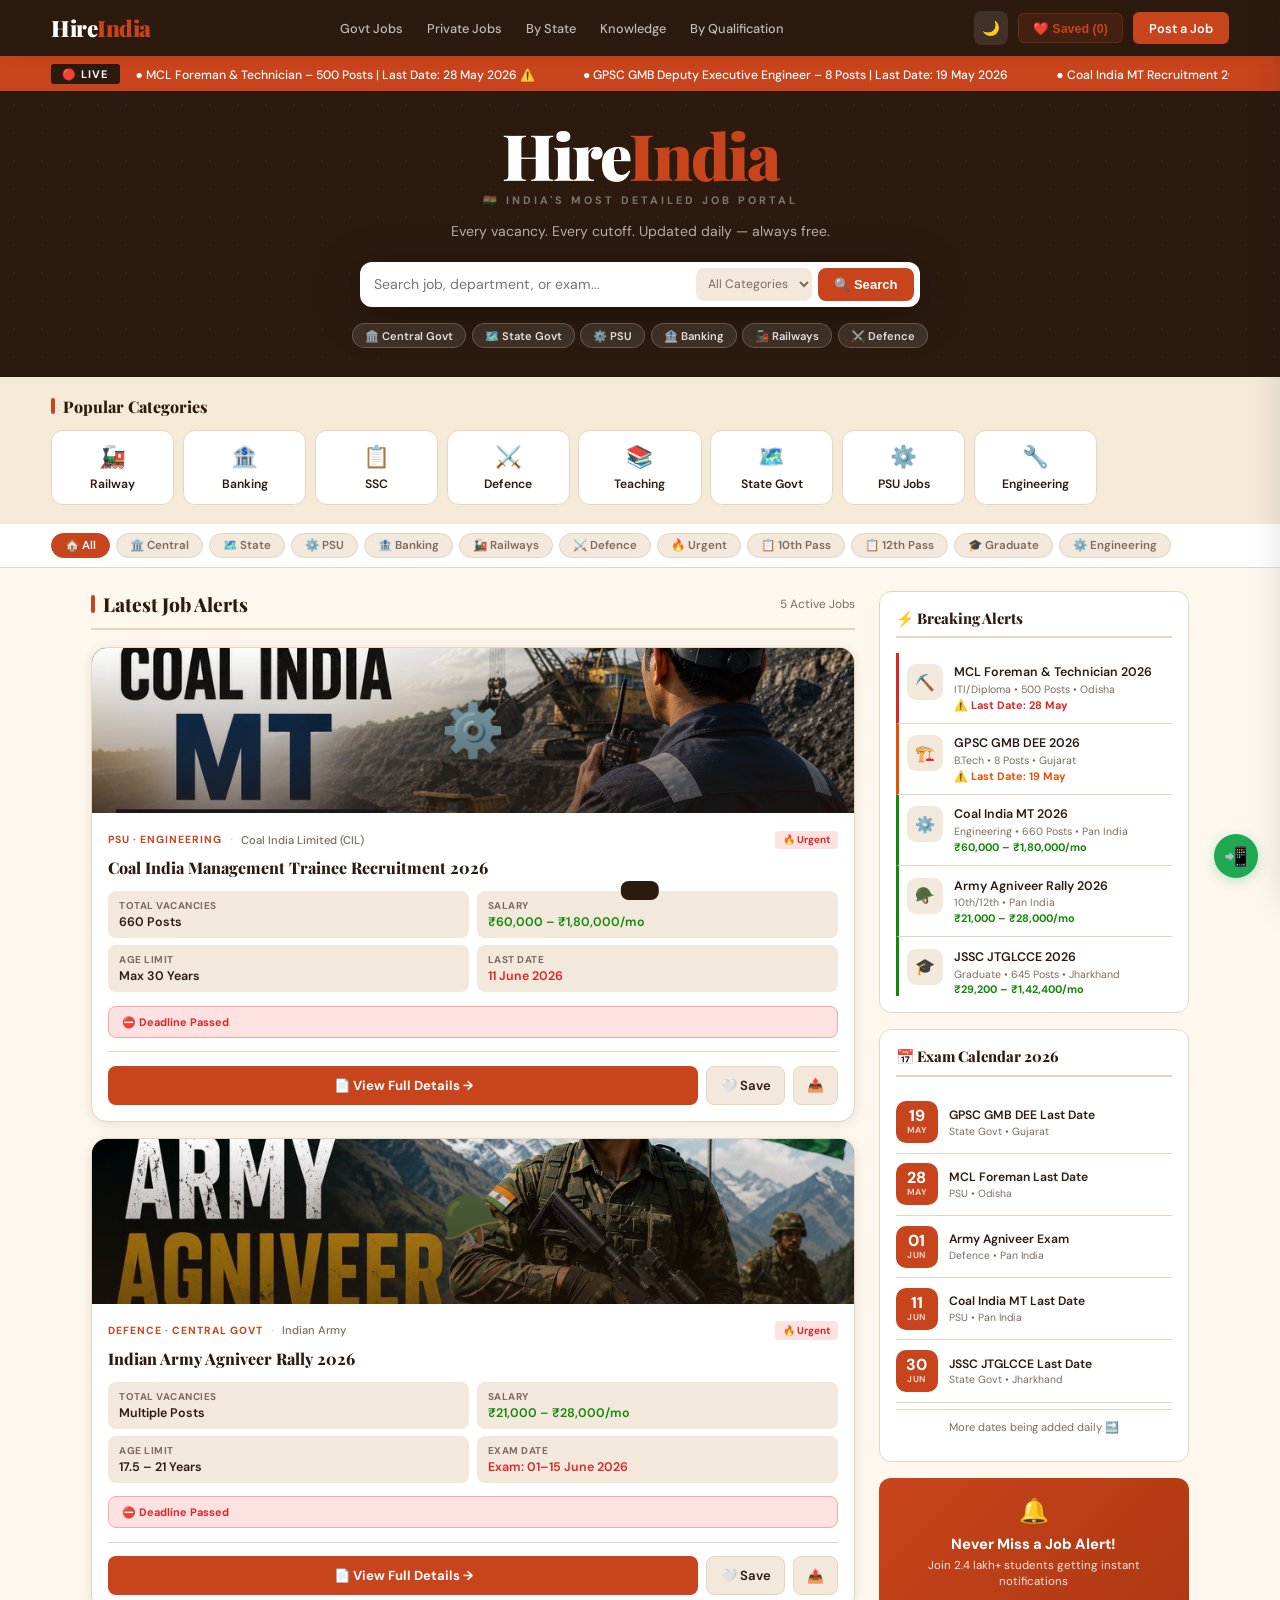
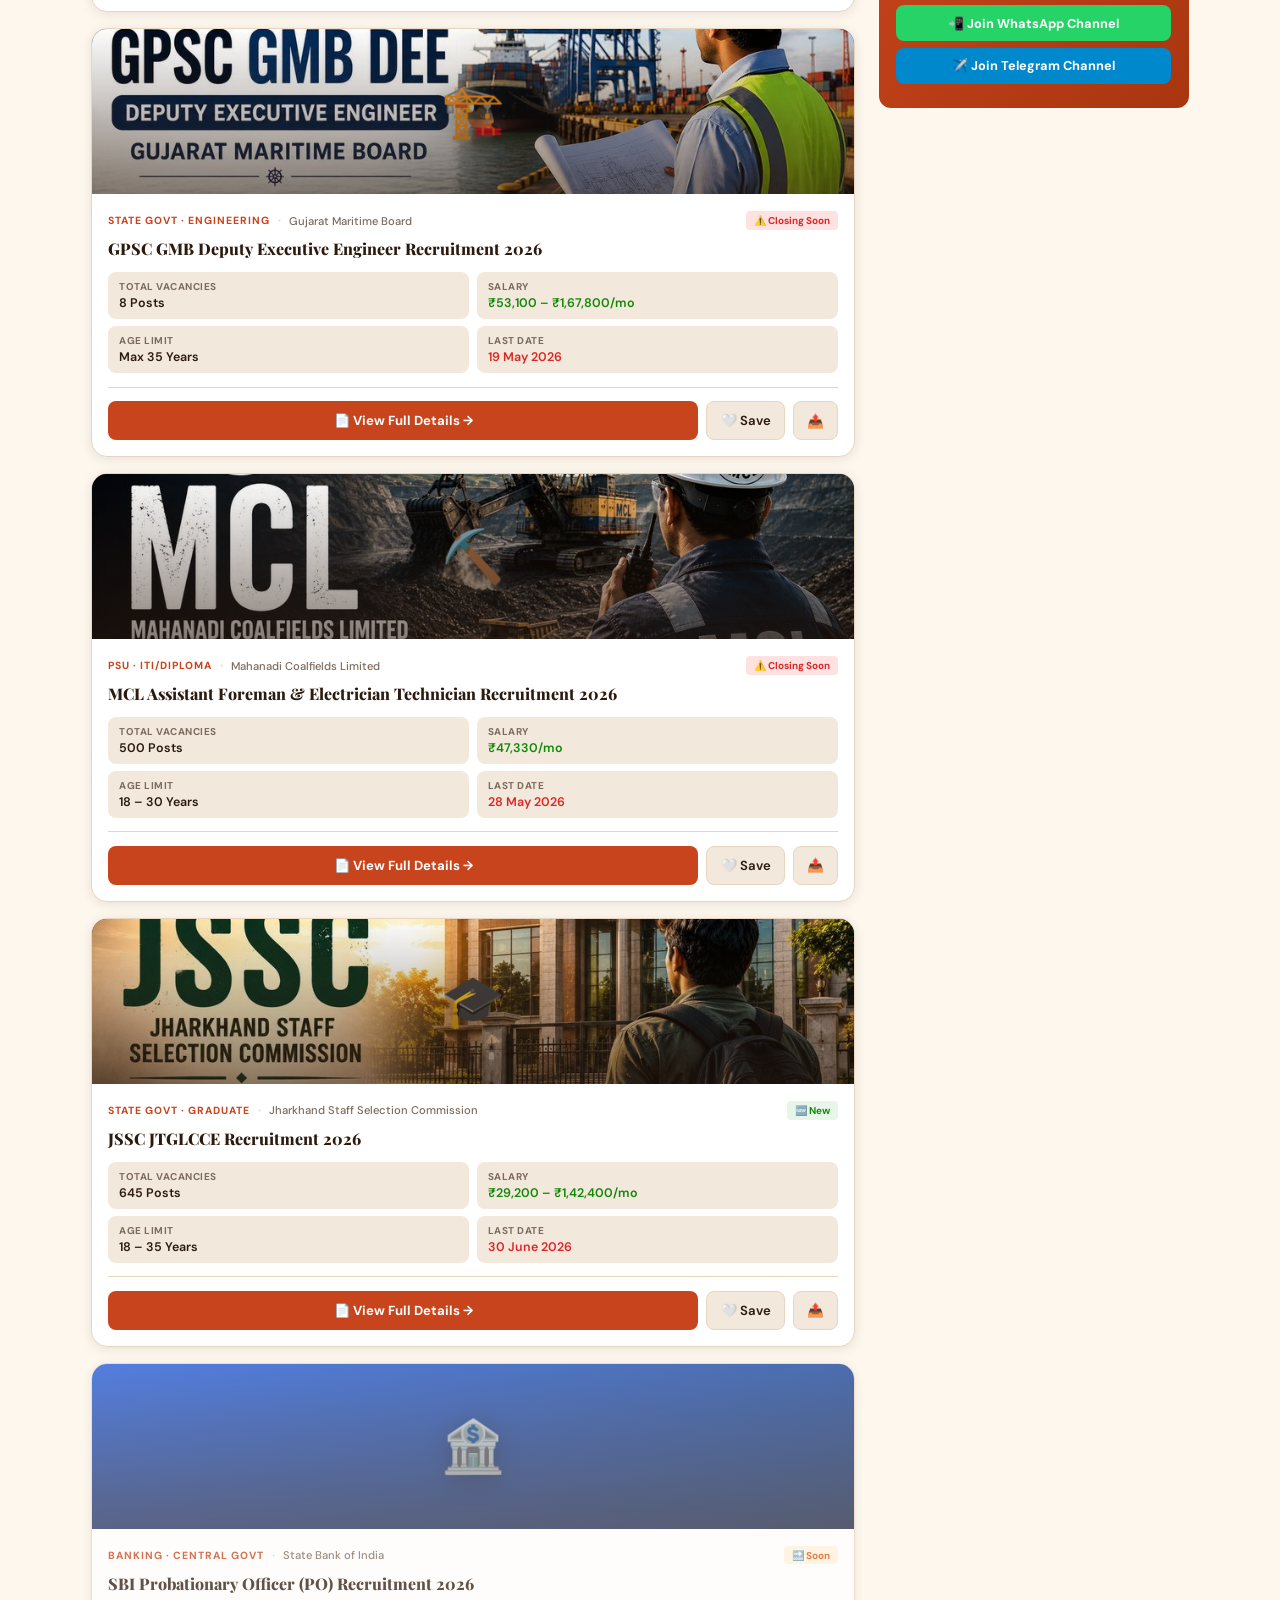
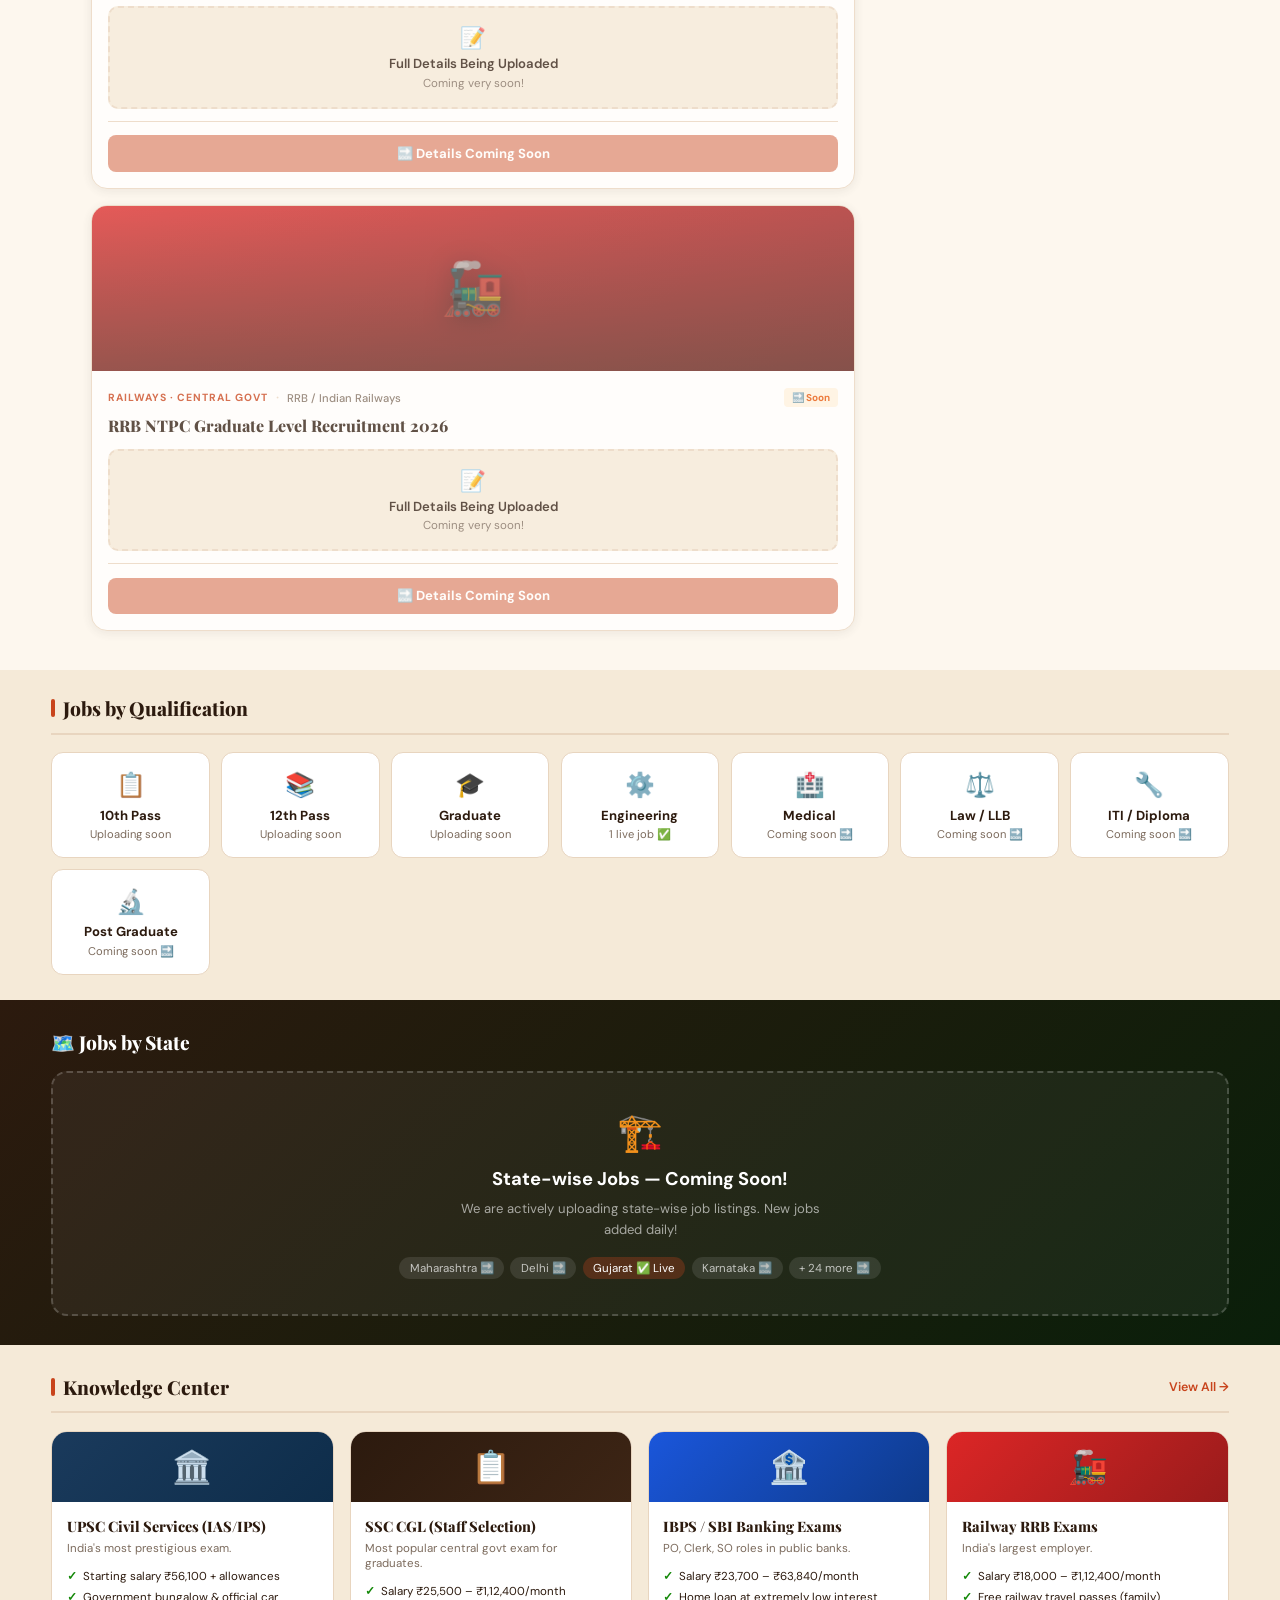
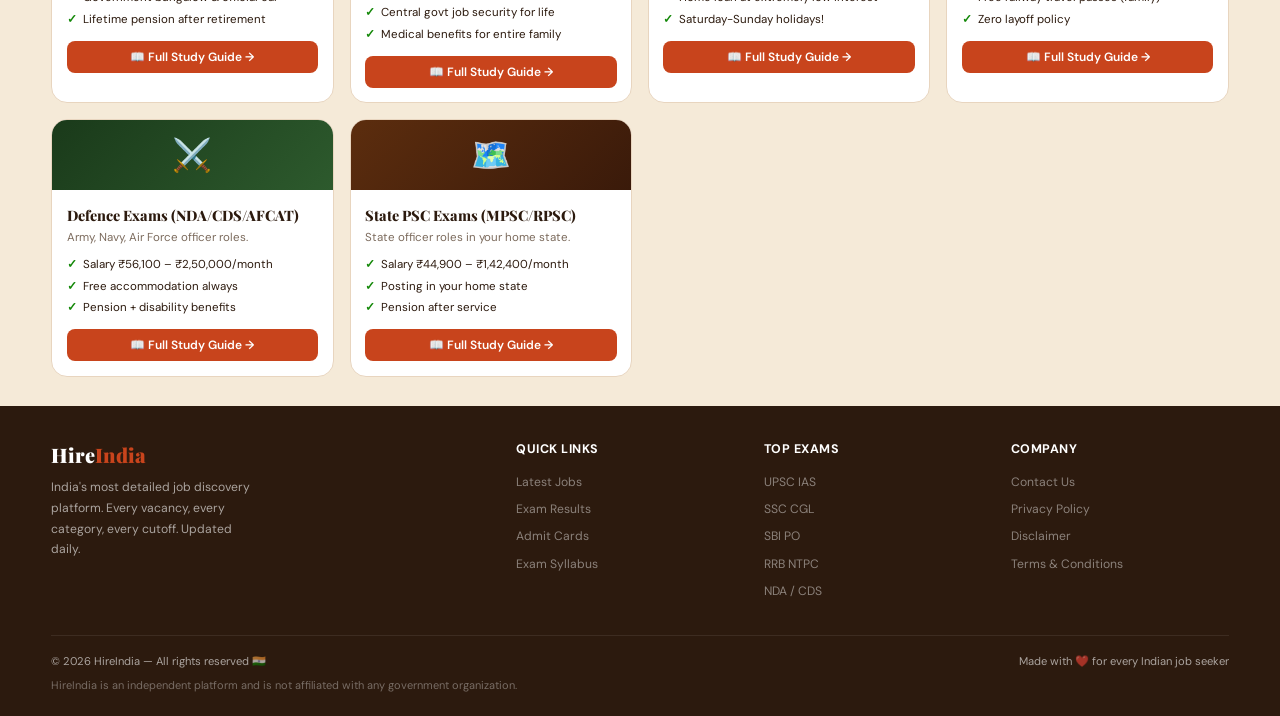
==== commit 2d534d93: "Rename index-6.html to index.html" ====
--- a/index.html
+++ b/index.html
@@ -2,7 +2,7 @@
 <html data-theme="light" lang="en">
 <head>
 <script async src="https://www.googletagmanager.com/gtag/js?id=G-LKHYPHGVPD"></script>
-<script>window.dataLayer=window.dataLayer||[];function gtag(){dataLayer.push(arguments);}gtag('js',new Date());gtag('config','G-LKHYPHGVPD');</script>
+<script>window.dataLayer=window.dataLayer||[];function gtag(){dataLayer.push(arguments);}gtag("js",new Date());gtag("config","G-LKHYPHGVPD");</script>
 <meta charset="utf-8"/>
 <meta content="width=device-width, initial-scale=1.0" name="viewport"/>
 <title>HireIndia — Government &amp; Private Jobs in India 2026 | Latest Sarkari Naukri</title>
@@ -14,8 +14,33 @@
 <meta content="HireIndia — Government &amp; Private Jobs in India 2026" property="og:title"/>
 <meta content="Find latest government and private jobs in India 2026." property="og:description"/>
 <meta content="website" property="og:type"/>
-<script type="application/ld+json">{"@context":"https://schema.org","@type":"WebSite","name":"HireIndia","url":"https://hireindiaofficial.netlify.app/","description":"India's most detailed government job discovery platform."}</script>
-<style>
+<script type="application/ld+json">{"@context":"https://schema.org","@type":"WebSite","name":"HireIndia","url":"https://hireindiaofficial.netlify.app/","description":"India most detailed government job discovery platform."}</script>
+</head>
+<body>
+<!-- All content injected by JS from jobs.json -->
+<div id="app"></div>
+<div class="toast" id="toast-el"></div>
+<div class="overlay" id="overlay" onclick="toggleFavPanel()"></div>
+<div class="fav-panel" id="fav-panel">
+  <div class="fav-panel-header"><div class="fav-panel-title">❤️ Saved Jobs</div><button class="fav-close" onclick="toggleFavPanel()">✕</button></div>
+  <div class="fav-list" id="fav-list"></div>
+</div>
+<script>
+// ─── LOAD DATA AND RENDER ───
+fetch("jobs.json").then(r=>r.json()).then(data=>{
+  document.getElementById("app").innerHTML = buildPage(data);
+  initAll(data);
+}).catch(()=>{
+  document.getElementById("app").innerHTML = "<p style=padding:2rem>Could not load jobs.json</p>";
+});
+
+function buildPage(d){
+  return buildStyles() + buildNavbar() + buildTicker(d.ticker) + buildHero() + buildCats() + buildFilterBar() +
+    buildMain(d) + buildQualSection() + buildStateSection() + buildKnowledge() + buildFooter() + buildBottomNav() + buildWaFloat();
+}
+
+function buildStyles(){
+  return `<style>
 :root{
   --cream:#FDF7EE;--cream2:#F5EAD8;
   --navy:#2C1A0E;--navy2:#3D2515;
@@ -53,14 +78,11 @@
 [data-theme="dark"] .mobile-menu{background:#0A1628;}
 [data-theme="dark"] .mobile-menu a{color:#E6EDF3;border-color:#30363D;}
 [data-theme="dark"] .bottom-nav{background:#0A1628;border-color:#1e2a3a;}
-
 *{margin:0;padding:0;box-sizing:border-box;}
 html{scroll-behavior:smooth;}
-body{font-family:'DM Sans',sans-serif;background:var(--cream);color:var(--text);overflow-x:hidden;}
-
-/* ── NAVBAR ── */
+body{font-family:"DM Sans",sans-serif;background:var(--cream);color:var(--text);overflow-x:hidden;}
 .navbar{position:fixed;top:0;left:0;right:0;z-index:1000;background:var(--navy);padding:0 4%;height:56px;display:flex;align-items:center;justify-content:space-between;}
-.logo{font-family:'Playfair Display',serif;font-size:1.4rem;font-weight:900;color:white;letter-spacing:-0.5px;cursor:pointer;text-decoration:none;}
+.logo{font-family:"Playfair Display",serif;font-size:1.4rem;font-weight:900;color:white;letter-spacing:-0.5px;cursor:pointer;text-decoration:none;}
 .logo span{color:var(--saffron);}
 .nav-center{display:flex;gap:1.5rem;}
 .nav-link{color:rgba(255,255,255,0.7);font-size:0.8rem;font-weight:500;cursor:pointer;transition:color .2s;text-decoration:none;}
@@ -70,85 +92,64 @@
 .dark-btn:hover{background:rgba(255,255,255,0.2);}
 .fav-nav-btn{background:rgba(200,68,28,0.15);border:1px solid rgba(200,68,28,0.3);color:var(--saffron);padding:0.4rem 0.9rem;border-radius:6px;font-size:0.78rem;font-weight:600;cursor:pointer;transition:all .2s;}
 .fav-nav-btn:hover{background:var(--saffron);color:white;}
-.post-btn{background:var(--saffron);border:none;color:white;padding:0.45rem 1rem;border-radius:6px;font-family:'DM Sans',sans-serif;font-weight:600;font-size:0.8rem;cursor:pointer;transition:all .2s;}
+.post-btn{background:var(--saffron);border:none;color:white;padding:0.45rem 1rem;border-radius:6px;font-family:"DM Sans",sans-serif;font-weight:600;font-size:0.8rem;cursor:pointer;transition:all .2s;}
 .post-btn:hover{background:#a8360f;}
-
-/* hamburger */
 .hamburger{display:none;flex-direction:column;gap:5px;cursor:pointer;padding:6px;border:none;background:rgba(255,255,255,0.1);border-radius:8px;}
 .hamburger span{width:22px;height:2px;background:white;border-radius:2px;transition:all .3s;}
 .hamburger.open span:nth-child(1){transform:rotate(45deg) translate(5px,5px);}
 .hamburger.open span:nth-child(2){opacity:0;}
 .hamburger.open span:nth-child(3){transform:rotate(-45deg) translate(5px,-5px);}
 .nav-right-mobile{display:none;align-items:center;gap:0.5rem;}
-
-/* ── MOBILE MENU ── */
 .mobile-menu{position:fixed;top:56px;left:0;right:0;background:var(--navy);z-index:999;transform:translateY(-110%);transition:transform 0.3s cubic-bezier(0.4,0,0.2,1);box-shadow:0 8px 30px rgba(0,0,0,0.4);}
 .mobile-menu.open{transform:translateY(0);}
 .mobile-menu a{display:block;color:rgba(255,255,255,0.85);font-size:0.95rem;font-weight:500;padding:0.95rem 5%;border-bottom:1px solid rgba(255,255,255,0.08);cursor:pointer;text-decoration:none;transition:all .2s;}
 .mobile-menu a:hover{color:var(--saffron);padding-left:7%;}
 .mobile-menu-actions{display:flex;gap:0.6rem;padding:1rem 5%;}
-.mob-fav-btn{flex:1;padding:0.7rem;border-radius:8px;font-family:'DM Sans',sans-serif;font-weight:700;font-size:0.85rem;cursor:pointer;background:rgba(200,68,28,0.2);color:var(--saffron);border:1px solid rgba(200,68,28,0.3);}
-.mob-post-btn{flex:1;padding:0.7rem;border-radius:8px;font-family:'DM Sans',sans-serif;font-weight:700;font-size:0.85rem;cursor:pointer;background:var(--saffron);color:white;border:none;}
-
-/* ── TICKER ── */
+.mob-fav-btn{flex:1;padding:0.7rem;border-radius:8px;font-family:"DM Sans",sans-serif;font-weight:700;font-size:0.85rem;cursor:pointer;background:rgba(200,68,28,0.2);color:var(--saffron);border:1px solid rgba(200,68,28,0.3);}
+.mob-post-btn{flex:1;padding:0.7rem;border-radius:8px;font-family:"DM Sans",sans-serif;font-weight:700;font-size:0.85rem;cursor:pointer;background:var(--saffron);color:white;border:none;}
 .ticker-bar{background:var(--saffron);margin-top:56px;padding:0.45rem 0;overflow:hidden;}
 .ticker-inner{display:flex;align-items:center;padding:0 4%;}
 .ticker-label{background:var(--navy);color:white;font-size:0.68rem;font-weight:700;padding:0.18rem 0.7rem;letter-spacing:1px;white-space:nowrap;margin-right:1rem;border-radius:3px;}
 .ticker-scroll{overflow:hidden;flex:1;}
 .ticker-text{display:inline-block;animation:ticker 40s linear infinite;white-space:nowrap;}
 .ticker-text span{color:white;font-size:0.76rem;font-weight:500;margin-right:3rem;}
-.ticker-text span::before{content:'● ';}
+.ticker-text span::before{content:"● ";}
 @keyframes ticker{from{transform:translateX(0);}to{transform:translateX(-50%);}}
-
-/* ── HERO (shorter) ── */
 .hero{background:var(--navy);padding:2rem 5% 1.8rem;text-align:center;position:relative;overflow:hidden;}
-.hero::before{content:'';position:absolute;inset:0;background-image:radial-gradient(circle,rgba(200,68,28,0.15) 1px,transparent 1px);background-size:28px 28px;opacity:0.6;}
-.hero-logo{font-family:'Playfair Display',serif;font-size:clamp(2.2rem,7vw,4rem);font-weight:900;color:white;position:relative;z-index:1;line-height:1;margin-bottom:0.35rem;letter-spacing:-2px;}
+.hero::before{content:"";position:absolute;inset:0;background-image:radial-gradient(circle,rgba(200,68,28,0.15) 1px,transparent 1px);background-size:28px 28px;opacity:0.6;}
+.hero-logo{font-family:"Playfair Display",serif;font-size:clamp(2.2rem,7vw,4rem);font-weight:900;color:white;position:relative;z-index:1;line-height:1;margin-bottom:0.35rem;letter-spacing:-2px;}
 .hero-logo span{color:var(--saffron);}
 .hero-tagline{font-size:0.68rem;font-weight:700;letter-spacing:3px;text-transform:uppercase;color:rgba(255,255,255,0.4);margin-bottom:0.9rem;position:relative;z-index:1;}
 .hero-sub{color:rgba(255,255,255,0.65);font-size:0.88rem;max-width:400px;margin:0 auto 1.2rem;line-height:1.5;position:relative;z-index:1;}
 .search-wrap{display:flex;gap:0.4rem;max-width:560px;margin:0 auto 1rem;background:white;border-radius:12px;padding:0.4rem;box-shadow:0 8px 40px rgba(0,0,0,0.35);position:relative;z-index:1;}
-.search-input{flex:1;border:none;outline:none;font-family:'DM Sans',sans-serif;font-size:0.88rem;color:var(--text);background:transparent;padding:0.3rem 0.5rem;}
-.search-wrap select{border:none;outline:none;font-family:'DM Sans',sans-serif;font-size:0.76rem;color:var(--gray);background:var(--gray-light);border-radius:8px;padding:0.3rem 0.5rem;cursor:pointer;}
+.search-input{flex:1;border:none;outline:none;font-family:"DM Sans",sans-serif;font-size:0.88rem;color:var(--text);background:transparent;padding:0.3rem 0.5rem;}
+.search-wrap select{border:none;outline:none;font-family:"DM Sans",sans-serif;font-size:0.76rem;color:var(--gray);background:var(--gray-light);border-radius:8px;padding:0.3rem 0.5rem;cursor:pointer;}
 .search-btn{background:var(--saffron);color:white;border:none;padding:0.55rem 1rem;border-radius:8px;font-weight:700;font-size:0.82rem;cursor:pointer;transition:all .2s;white-space:nowrap;}
 .search-btn:active{transform:scale(0.95);}
 .hero-chips{display:flex;flex-wrap:wrap;justify-content:center;gap:0.35rem;position:relative;z-index:1;}
 .hero-chip{background:rgba(255,255,255,0.1);border:1px solid rgba(255,255,255,0.2);color:rgba(255,255,255,0.85);padding:0.28rem 0.75rem;border-radius:20px;font-size:0.7rem;font-weight:600;cursor:pointer;transition:all .2s;}
 .hero-chip:hover,.hero-chip:active{background:var(--saffron);border-color:var(--saffron);color:white;transform:scale(0.97);}
-
-/* ── CATEGORIES ── */
 .cat-section{background:var(--cream2);padding:1.2rem 4%;}
 .cat-section-inner{max-width:1200px;margin:0 auto;}
-.cat-section-title{font-family:'Playfair Display',serif;font-size:1rem;font-weight:800;color:var(--text);margin-bottom:0.8rem;display:flex;align-items:center;gap:0.5rem;}
-.cat-section-title::before{content:'';width:4px;height:16px;background:var(--saffron);border-radius:2px;display:inline-block;}
+.cat-section-title{font-family:"Playfair Display",serif;font-size:1rem;font-weight:800;color:var(--text);margin-bottom:0.8rem;display:flex;align-items:center;gap:0.5rem;}
+.cat-section-title::before{content:"";width:4px;height:16px;background:var(--saffron);border-radius:2px;display:inline-block;}
 .cat-grid{display:grid;grid-template-columns:repeat(auto-fill,minmax(110px,1fr));gap:0.55rem;}
-.cat-card{background:var(--card);border:1.5px solid var(--border);border-radius:12px;padding:0.75rem 0.5rem;text-align:center;cursor:pointer;font-size:0.76rem;font-weight:600;color:var(--text);user-select:none;
-  transition:transform 0.18s ease,box-shadow 0.18s ease,border-color 0.18s ease,background 0.18s ease,color 0.18s ease;}
+.cat-card{background:var(--card);border:1.5px solid var(--border);border-radius:12px;padding:0.75rem 0.5rem;text-align:center;cursor:pointer;font-size:0.76rem;font-weight:600;color:var(--text);user-select:none;transition:transform 0.18s ease,box-shadow 0.18s ease,border-color 0.18s ease,background 0.18s ease,color 0.18s ease;}
 .cat-card:hover{border-color:var(--saffron);background:var(--saffron-light);color:var(--saffron);transform:translateY(-3px);box-shadow:0 8px 20px var(--shadow);}
 .cat-card:active{transform:scale(0.93) translateY(0);box-shadow:none;background:var(--saffron);color:white;border-color:var(--saffron);}
 .cat-icon{font-size:1.35rem;display:block;margin-bottom:0.3rem;}
-
-/* ── FILTER BAR ── */
 .filter-bar{background:white;border-bottom:1px solid var(--border);padding:0.55rem 4%;display:flex;gap:0.4rem;overflow-x:auto;scrollbar-width:none;-webkit-overflow-scrolling:touch;position:sticky;top:56px;z-index:100;}
 .filter-bar::-webkit-scrollbar{display:none;}
-.chip{background:var(--gray-light);border:1.5px solid var(--border);color:var(--gray);padding:0.28rem 0.8rem;border-radius:20px;font-size:0.72rem;font-weight:600;cursor:pointer;white-space:nowrap;flex-shrink:0;user-select:none;
-  transition:transform 0.15s ease,background 0.15s,border-color 0.15s,color 0.15s;}
+.chip{background:var(--gray-light);border:1.5px solid var(--border);color:var(--gray);padding:0.28rem 0.8rem;border-radius:20px;font-size:0.72rem;font-weight:600;cursor:pointer;white-space:nowrap;flex-shrink:0;user-select:none;transition:transform 0.15s ease,background 0.15s,border-color 0.15s,color 0.15s;}
 .chip:hover{border-color:var(--saffron);color:var(--saffron);}
 .chip:active{transform:scale(0.93);}
 .chip.active{background:var(--saffron);border-color:var(--saffron);color:white;}
-
-/* ── MAIN LAYOUT ── */
 .main-wrap{display:grid;grid-template-columns:1fr 310px;gap:1.5rem;max-width:1200px;margin:0 auto;padding:1.4rem 4%;}
-
-/* ── SECTION HEADERS ── */
 .sec-head{display:flex;justify-content:space-between;align-items:center;margin-bottom:1.1rem;padding-bottom:0.7rem;border-bottom:2px solid var(--border);}
-.sec-title{font-family:'Playfair Display',serif;font-size:1.2rem;font-weight:800;color:var(--text);display:flex;align-items:center;gap:0.5rem;}
-.sec-title::before{content:'';width:4px;height:18px;background:var(--saffron);border-radius:2px;display:inline-block;}
+.sec-title{font-family:"Playfair Display",serif;font-size:1.2rem;font-weight:800;color:var(--text);display:flex;align-items:center;gap:0.5rem;}
+.sec-title::before{content:"";width:4px;height:18px;background:var(--saffron);border-radius:2px;display:inline-block;}
 .see-all{color:var(--saffron);font-size:0.78rem;font-weight:600;cursor:pointer;text-decoration:none;}
-
-/* ── JOB CARDS ── */
-.featured-card{background:var(--card);border-radius:16px;overflow:hidden;border:1px solid var(--border);margin-bottom:1rem;cursor:pointer;box-shadow:0 2px 12px var(--shadow);
-  transition:transform 0.25s ease,box-shadow 0.25s ease,border-color 0.25s ease;}
+.featured-card{background:var(--card);border-radius:16px;overflow:hidden;border:1px solid var(--border);margin-bottom:1rem;cursor:pointer;box-shadow:0 2px 12px var(--shadow);transition:transform 0.25s ease,box-shadow 0.25s ease,border-color 0.25s ease;}
 .featured-card:hover{transform:translateY(-3px);box-shadow:0 12px 40px var(--shadow);border-color:var(--saffron);}
 .featured-card:active{transform:scale(0.99);}
 .card-img-wrap{width:100%;height:165px;position:relative;overflow:hidden;background:linear-gradient(135deg,var(--navy),var(--navy2));display:flex;align-items:center;justify-content:center;}
@@ -162,9 +163,10 @@
 .card-org{font-size:0.7rem;color:var(--gray);font-weight:500;}
 .badge{font-size:0.62rem;font-weight:700;padding:0.18rem 0.5rem;border-radius:4px;margin-left:auto;}
 .badge-urgent{background:var(--red-light);color:var(--red);}
-.badge-state{background:var(--green-light);color:var(--green);}
-.badge-central{background:var(--blue-light);color:var(--blue);}
-.card-title{font-family:'Playfair Display',serif;font-size:1rem;font-weight:800;color:var(--text);margin-bottom:0.75rem;line-height:1.3;}
+.badge-closing{background:#FEE2E2;color:#DC2626;}
+.badge-new{background:var(--green-light);color:var(--green);}
+.badge-soon{background:#FFF3E0;color:#E65100;}
+.card-title{font-family:"Playfair Display",serif;font-size:1rem;font-weight:800;color:var(--text);margin-bottom:0.75rem;line-height:1.3;}
 .quick-facts{display:grid;grid-template-columns:1fr 1fr;gap:0.45rem;margin-bottom:0.85rem;}
 .fact{background:var(--gray-light);border-radius:8px;padding:0.5rem 0.7rem;}
 .fact-label{font-size:0.62rem;font-weight:700;letter-spacing:0.5px;text-transform:uppercase;color:var(--gray);margin-bottom:0.12rem;}
@@ -173,22 +175,20 @@
 .fact-value.urgent{color:var(--red);}
 .countdown-strip{background:var(--red-light);border:1px solid #fca5a5;border-radius:8px;padding:0.5rem 0.8rem;display:flex;align-items:center;justify-content:space-between;margin-bottom:0.85rem;flex-wrap:wrap;gap:0.3rem;}
 .countdown-label{font-size:0.68rem;color:var(--red);font-weight:700;}
-.countdown-time{font-family:'DM Mono',monospace;font-weight:700;color:var(--red);font-size:0.85rem;}
+.countdown-time{font-family:"DM Mono",monospace;font-weight:700;color:var(--red);font-size:0.85rem;}
 .card-actions{display:flex;gap:0.5rem;padding-top:0.85rem;border-top:1px solid var(--border);}
-.btn-apply{flex:1;background:var(--saffron);color:white;border:none;padding:0.62rem;border-radius:8px;font-family:'DM Sans',sans-serif;font-weight:700;font-size:0.82rem;cursor:pointer;text-align:center;text-decoration:none;display:flex;align-items:center;justify-content:center;transition:all .2s;}
+.btn-apply{flex:1;background:var(--saffron);color:white;border:none;padding:0.62rem;border-radius:8px;font-family:"DM Sans",sans-serif;font-weight:700;font-size:0.82rem;cursor:pointer;text-align:center;text-decoration:none;display:flex;align-items:center;justify-content:center;transition:all .2s;}
 .btn-apply:hover{background:#a8360f;}
 .btn-apply:active{transform:scale(0.96);}
-.btn-save{background:var(--gray-light);border:1.5px solid var(--border);color:var(--text);padding:0.62rem 0.85rem;border-radius:8px;font-family:'DM Sans',sans-serif;font-weight:600;font-size:0.82rem;cursor:pointer;transition:all .2s;}
+.btn-save{background:var(--gray-light);border:1.5px solid var(--border);color:var(--text);padding:0.62rem 0.85rem;border-radius:8px;font-family:"DM Sans",sans-serif;font-weight:600;font-size:0.82rem;cursor:pointer;transition:all .2s;}
 .btn-save:hover{background:var(--red-light);border-color:#fca5a5;}
 .btn-save:active{transform:scale(0.93);}
 .btn-save.saved{background:var(--red-light);border-color:#ef4444;color:var(--red);}
 .btn-share{background:var(--gray-light);border:1.5px solid var(--border);color:var(--text);padding:0.62rem 0.8rem;border-radius:8px;cursor:pointer;transition:all .2s;font-size:0.85rem;}
 .btn-share:active{transform:scale(0.93);}
-
-/* ── SIDEBAR ── */
 .sidebar-sticky{position:sticky;top:70px;}
 .sidebar-card{background:var(--card);border:1px solid var(--border);border-radius:12px;padding:1rem;margin-bottom:1rem;}
-.sidebar-title{font-family:'Playfair Display',serif;font-size:0.92rem;font-weight:800;color:var(--text);margin-bottom:0.9rem;padding-bottom:0.55rem;border-bottom:2px solid var(--border);display:flex;align-items:center;gap:0.4rem;}
+.sidebar-title{font-family:"Playfair Display",serif;font-size:0.92rem;font-weight:800;color:var(--text);margin-bottom:0.9rem;padding-bottom:0.55rem;border-bottom:2px solid var(--border);display:flex;align-items:center;gap:0.4rem;}
 .quick-job{display:flex;gap:0.7rem;padding:0.7rem 0;border-bottom:1px solid var(--border);cursor:pointer;transition:opacity .2s;text-decoration:none;color:inherit;}
 .quick-job:last-child{border-bottom:none;padding-bottom:0;}
 .quick-job:hover{opacity:0.72;}
@@ -198,59 +198,48 @@
 .quick-job-salary{font-size:0.68rem;font-weight:700;color:var(--green);margin-top:0.12rem;}
 .cal-item{display:flex;align-items:center;gap:0.7rem;padding:0.6rem 0;border-bottom:1px solid var(--border);}
 .cal-item:last-child{border-bottom:none;}
-.cal-date{background:var(--navy);color:white;border-radius:8px;padding:0.35rem 0.5rem;text-align:center;min-width:40px;}
-.cal-day{font-family:'Playfair Display',serif;font-size:1rem;font-weight:900;display:block;}
-.cal-month{font-size:0.56rem;font-weight:700;letter-spacing:0.5px;text-transform:uppercase;opacity:0.7;}
-.cal-exam{font-size:0.74rem;font-weight:600;color:var(--text);}
-.cal-type{font-size:0.65rem;color:var(--gray);margin-top:0.08rem;}
-.alert-box{background:linear-gradient(135deg,var(--navy),var(--navy2));border-radius:12px;padding:1.1rem;text-align:center;}
-.alert-icon{font-size:1.7rem;margin-bottom:0.45rem;display:block;}
-.alert-title{font-family:'Playfair Display',serif;color:white;font-size:0.92rem;font-weight:800;margin-bottom:0.35rem;}
-.alert-sub{color:rgba(255,255,255,0.6);font-size:0.73rem;margin-bottom:0.9rem;line-height:1.5;}
-.btn-whatsapp{background:#25D366;color:white;border:none;width:100%;padding:0.6rem;border-radius:8px;font-family:'DM Sans',sans-serif;font-weight:700;font-size:0.78rem;cursor:pointer;margin-bottom:0.45rem;transition:all .2s;}
-.btn-whatsapp:hover{background:#128C7E;}
-.btn-telegram{background:#0088cc;color:white;border:none;width:100%;padding:0.6rem;border-radius:8px;font-family:'DM Sans',sans-serif;font-weight:700;font-size:0.78rem;cursor:pointer;transition:all .2s;}
-.btn-telegram:hover{background:#006699;}
-
-/* ── QUAL SECTION ── */
-.qual-grid{display:grid;grid-template-columns:repeat(auto-fill,minmax(130px,1fr));gap:0.65rem;margin-bottom:2rem;}
-.qual-card{background:var(--card);border:1.5px solid var(--border);border-radius:12px;padding:0.85rem;text-align:center;cursor:pointer;transition:all .2s;}
-.qual-card:hover{border-color:var(--saffron);transform:translateY(-2px);box-shadow:0 8px 20px var(--shadow);}
-.qual-card:active{transform:scale(0.95);}
-.qual-icon{font-size:1.6rem;display:block;margin-bottom:0.4rem;}
-.qual-name{font-weight:700;font-size:0.76rem;color:var(--text);}
-.qual-count{font-size:0.66rem;color:var(--gray);margin-top:0.18rem;}
-
-/* ── STATE ── */
-.state-section{background:var(--navy);padding:1.8rem 4%;margin-top:2rem;}
-.state-sec-title{font-family:'Playfair Display',serif;color:white;font-size:1.3rem;font-weight:800;margin-bottom:1.1rem;}
-
-/* ── KNOWLEDGE ── */
-.knowledge-section{padding:1.8rem 4%;background:var(--cream2);}
-.knowledge-grid{display:grid;grid-template-columns:repeat(auto-fill,minmax(260px,1fr));gap:0.9rem;max-width:1200px;margin:0 auto;}
-.know-card{background:var(--card);border-radius:14px;overflow:hidden;border:1px solid var(--border);transition:all .25s;cursor:pointer;}
+.cal-date{width:42px;height:42px;background:var(--saffron);border-radius:10px;display:flex;flex-direction:column;align-items:center;justify-content:center;flex-shrink:0;}
+.cal-day{color:white;font-weight:800;font-size:1rem;line-height:1;}
+.cal-month{color:rgba(255,255,255,0.75);font-size:0.55rem;font-weight:700;letter-spacing:0.5px;text-transform:uppercase;}
+.cal-exam{font-size:0.76rem;font-weight:600;color:var(--text);}
+.cal-type{font-size:0.65rem;color:var(--gray);margin-top:0.1rem;}
+.alert-box{background:linear-gradient(135deg,var(--saffron),#a8360f);border-radius:12px;padding:1.1rem;text-align:center;color:white;}
+.alert-icon{font-size:1.5rem;display:block;margin-bottom:0.5rem;}
+.alert-title{font-weight:800;font-size:0.92rem;margin-bottom:0.25rem;}
+.alert-sub{font-size:0.72rem;opacity:0.85;margin-bottom:0.9rem;line-height:1.4;}
+.btn-whatsapp,.btn-telegram{width:100%;border:none;padding:0.6rem;border-radius:8px;font-family:"DM Sans",sans-serif;font-weight:700;font-size:0.8rem;cursor:pointer;margin-bottom:0.4rem;}
+.btn-whatsapp{background:#25D366;color:white;}
+.btn-telegram{background:#0088cc;color:white;}
+.qual-grid{display:grid;grid-template-columns:repeat(auto-fill,minmax(140px,1fr));gap:0.7rem;}
+.qual-card{background:var(--card);border:1px solid var(--border);border-radius:12px;padding:1rem;text-align:center;cursor:pointer;transition:all .2s;}
+.qual-card:hover{border-color:var(--saffron);transform:translateY(-2px);}
+.qual-icon{font-size:1.5rem;display:block;margin-bottom:0.4rem;}
+.qual-name{font-weight:700;font-size:0.82rem;color:var(--text);}
+.qual-count{font-size:0.7rem;color:var(--gray);margin-top:0.2rem;}
+.state-section{background:linear-gradient(135deg,var(--navy),#0a1f0a);padding:1.8rem 4%;}
+.state-sec-title{font-family:"Playfair Display",serif;font-size:1.2rem;font-weight:800;color:white;margin-bottom:1rem;max-width:1200px;margin-left:auto;margin-right:auto;}
+.knowledge-section{background:var(--cream2);padding:1.8rem 4%;}
+.knowledge-grid{display:grid;grid-template-columns:repeat(auto-fill,minmax(260px,1fr));gap:1rem;}
+.know-card{background:var(--card);border:1px solid var(--border);border-radius:16px;overflow:hidden;transition:all .2s;}
 .know-card:hover{transform:translateY(-3px);box-shadow:0 12px 30px var(--shadow);}
-.know-card-top{height:85px;display:flex;align-items:center;justify-content:center;font-size:2.6rem;}
-.know-card-top.upsc{background:linear-gradient(135deg,#0A1628,#152238);}
-.know-card-top.ssc{background:linear-gradient(135deg,#138808,#1a6b0f);}
-.know-card-top.banking{background:linear-gradient(135deg,#C9A84C,#8B6914);}
+.know-card-top{height:70px;display:flex;align-items:center;justify-content:center;font-size:2rem;}
+.know-card-top.upsc{background:linear-gradient(135deg,#1a3a5c,#0e2d4a);}
+.know-card-top.ssc{background:linear-gradient(135deg,#2C1A0E,#3D2515);}
+.know-card-top.banking{background:linear-gradient(135deg,#1a56db,#0e3a8a);}
 .know-card-top.railway{background:linear-gradient(135deg,#DC2626,#991b1b);}
-.know-card-top.defence{background:linear-gradient(135deg,#7c3aed,#5b21b6);}
-.know-card-top.state{background:linear-gradient(135deg,#0891b2,#0e7490);}
+.know-card-top.defence{background:linear-gradient(135deg,#1a3a1a,#2d5a2d);}
+.know-card-top.state{background:linear-gradient(135deg,#5c2d0e,#3a1a0a);}
 .know-card-body{padding:0.9rem;}
-.know-card-title{font-family:'Playfair Display',serif;font-weight:800;font-size:0.9rem;color:var(--text);margin-bottom:0.3rem;}
-.know-card-sub{font-size:0.74rem;color:var(--gray);margin-bottom:0.65rem;line-height:1.4;}
-.know-perks{list-style:none;margin-bottom:0.65rem;}
-.know-perks li{font-size:0.72rem;color:var(--gray);padding:0.2rem 0;border-bottom:1px solid var(--border);display:flex;gap:0.35rem;align-items:center;}
-.know-perks li:last-child{border-bottom:none;}
-.know-perks li::before{content:'✓';color:var(--saffron);font-weight:700;flex-shrink:0;}
-.know-btn{width:100%;background:var(--saffron-light);color:var(--saffron);border:none;padding:0.48rem;border-radius:8px;font-family:'DM Sans',sans-serif;font-weight:700;font-size:0.74rem;cursor:pointer;transition:all .2s;}
-.know-btn:hover{background:var(--saffron);color:white;}
-
-/* ── FOOTER ── */
+.know-card-title{font-family:"Playfair Display",serif;font-size:0.9rem;font-weight:800;color:var(--text);margin-bottom:0.3rem;}
+.know-card-sub{font-size:0.72rem;color:var(--gray);margin-bottom:0.6rem;}
+.know-perks{list-style:none;padding:0;margin-bottom:0.7rem;}
+.know-perks li{font-size:0.72rem;color:var(--text);padding:0.2rem 0;padding-left:1rem;position:relative;}
+.know-perks li::before{content:"✓";position:absolute;left:0;color:var(--green);font-weight:700;}
+.know-btn{background:var(--saffron);color:white;border:none;padding:0.5rem 0.8rem;border-radius:8px;font-family:"DM Sans",sans-serif;font-weight:600;font-size:0.75rem;cursor:pointer;width:100%;transition:all .2s;}
+.know-btn:hover{background:#a8360f;}
 footer{background:var(--navy);color:rgba(255,255,255,0.6);padding:2.2rem 4% 1.5rem;}
 .footer-grid{display:grid;grid-template-columns:2fr 1fr 1fr 1fr;gap:1.8rem;max-width:1200px;margin:0 auto 1.8rem;}
-.footer-logo{font-family:'Playfair Display',serif;font-size:1.25rem;font-weight:900;color:white;margin-bottom:0.6rem;}
+.footer-logo{font-family:"Playfair Display",serif;font-size:1.25rem;font-weight:900;color:white;margin-bottom:0.6rem;}
 .footer-logo span{color:var(--saffron);}
 .footer-desc{font-size:0.76rem;line-height:1.7;max-width:200px;}
 .footer-col h4{color:white;font-weight:700;font-size:0.78rem;margin-bottom:0.8rem;letter-spacing:0.5px;}
@@ -259,14 +248,12 @@
 .footer-col ul li a{color:rgba(255,255,255,0.45);text-decoration:none;font-size:0.76rem;transition:color .2s;cursor:pointer;}
 .footer-col ul li a:hover{color:var(--saffron);}
 .footer-bottom{max-width:1200px;margin:0 auto;border-top:1px solid rgba(255,255,255,0.08);padding-top:1.1rem;display:flex;justify-content:space-between;font-size:0.7rem;flex-wrap:wrap;gap:0.5rem;}
-
-/* ── FAV PANEL ── */
 .overlay{position:fixed;inset:0;background:rgba(0,0,0,0.5);z-index:1999;opacity:0;pointer-events:none;transition:opacity 0.3s;}
 .overlay.show{opacity:1;pointer-events:all;}
 .fav-panel{position:fixed;top:0;right:-420px;width:min(400px,100vw);height:100vh;background:var(--card);border-left:1px solid var(--border);z-index:2000;transition:right 0.35s cubic-bezier(0.4,0,0.2,1);overflow-y:auto;box-shadow:-10px 0 40px rgba(0,0,0,0.2);}
 .fav-panel.open{right:0;}
 .fav-panel-header{padding:1rem 1.3rem;border-bottom:1px solid var(--border);display:flex;justify-content:space-between;align-items:center;position:sticky;top:0;background:var(--card);z-index:1;}
-.fav-panel-title{font-family:'Playfair Display',serif;font-weight:800;font-size:1rem;color:var(--text);}
+.fav-panel-title{font-family:"Playfair Display",serif;font-weight:800;font-size:1rem;color:var(--text);}
 .fav-close{background:var(--gray-light);border:none;width:30px;height:30px;border-radius:8px;cursor:pointer;font-size:0.95rem;}
 .fav-list{padding:0.9rem 1.3rem;}
 .fav-item{background:var(--gray-light);border-radius:10px;padding:0.85rem;margin-bottom:0.65rem;position:relative;}
@@ -276,16 +263,10 @@
 .fav-remove{position:absolute;top:0.7rem;right:0.7rem;background:none;border:none;cursor:pointer;color:var(--gray);font-size:1rem;}
 .fav-remove:hover{color:var(--red);}
 .fav-empty{text-align:center;padding:2.5rem 1rem;color:var(--gray);}
-
-/* ── TOAST ── */
 .toast{position:fixed;bottom:5rem;left:50%;transform:translateX(-50%) translateY(80px);background:var(--navy);color:white;padding:0.6rem 1.2rem;border-radius:8px;font-size:0.78rem;font-weight:500;z-index:3000;transition:transform 0.3s;pointer-events:none;white-space:nowrap;}
 .toast.show{transform:translateX(-50%) translateY(0);}
-
-/* ── WA FLOAT (toned down) ── */
 .wa-float{position:fixed;bottom:1.4rem;right:1.4rem;background:#1ea952;color:white;width:44px;height:44px;border-radius:50%;display:flex;align-items:center;justify-content:center;font-size:1.2rem;cursor:pointer;box-shadow:0 3px 12px rgba(30,169,82,0.28);z-index:999;transition:all .2s;}
 .wa-float:hover{background:#178a42;transform:scale(1.08);}
-
-/* ── STICKY BOTTOM NAV (mobile) ── */
 .bottom-nav{display:none;position:fixed;bottom:0;left:0;right:0;background:var(--navy);border-top:1px solid rgba(255,255,255,0.1);z-index:998;padding:0.35rem 0 0.45rem;}
 .bottom-nav-inner{display:flex;justify-content:space-around;}
 .bnav-item{display:flex;flex-direction:column;align-items:center;gap:0.12rem;cursor:pointer;padding:0.28rem 0.7rem;border-radius:8px;border:none;background:none;transition:all .18s;}
@@ -294,8 +275,6 @@
 .bnav-item.active .bnav-icon{filter:drop-shadow(0 0 4px var(--saffron));}
 .bnav-item.active .bnav-label{color:var(--saffron);}
 .bnav-item:active{transform:scale(0.88);}
-
-/* ── RESPONSIVE ── */
 @media(max-width:900px){
   .main-wrap{grid-template-columns:1fr;padding:1.1rem 4%;}
   .sidebar{display:none;}
@@ -314,12 +293,11 @@
   .cat-grid{grid-template-columns:repeat(4,1fr);}
   .hero-chip{font-size:0.66rem;padding:0.25rem 0.6rem;}
 }
-</style>
-</head>
-<body>
-
-<!-- NAVBAR -->
-<nav class="navbar">
+</style>`;
+}
+
+function buildNavbar(){
+  return `<nav class="navbar">
   <div class="logo">Hire<span>India</span></div>
   <div class="nav-center">
     <a class="nav-link" onclick="goTo('jobs-section')">Govt Jobs</a>
@@ -329,19 +307,15 @@
     <a class="nav-link" onclick="goTo('qual-section')">By Qualification</a>
   </div>
   <div class="nav-right">
-    <button class="dark-btn" id="dark-btn-desk" onclick="toggleDark()">🌙</button>
+    <button class="dark-btn" onclick="toggleDark()">🌙</button>
     <button class="fav-nav-btn" onclick="toggleFavPanel()">❤️ Saved (<span id="fav-count">0</span>)</button>
     <button class="post-btn" onclick="toast('Company posting coming soon! 🚀')">Post a Job</button>
   </div>
   <div class="nav-right-mobile">
-    <button class="dark-btn" id="dark-btn-mob" onclick="toggleDark()">🌙</button>
-    <button class="hamburger" id="hamburger" onclick="toggleMenu()">
-      <span></span><span></span><span></span>
-    </button>
+    <button class="dark-btn" onclick="toggleDark()">🌙</button>
+    <button class="hamburger" id="hamburger" onclick="toggleMenu()"><span></span><span></span><span></span></button>
   </div>
 </nav>
-
-<!-- MOBILE DRAWER -->
 <div class="mobile-menu" id="mobile-menu">
   <a onclick="goTo('jobs-section');closeMenu()">🏛️ Govt Jobs</a>
   <a onclick="goTo('jobs-section');closeMenu()">💼 Private Jobs</a>
@@ -352,31 +326,16 @@
     <button class="mob-fav-btn" onclick="toggleFavPanel();closeMenu()">❤️ Saved (<span id="fav-count-mob">0</span>)</button>
     <button class="mob-post-btn" onclick="toast('Coming soon! 🚀');closeMenu()">Post a Job</button>
   </div>
-</div>
-
-<!-- TICKER -->
-<div class="ticker-bar">
-  <div class="ticker-inner">
-    <div class="ticker-label">🔴 LIVE</div>
-    <div class="ticker-scroll">
-      <div class="ticker-text">
-        <span>MCL Foreman &amp; Technician – 500 Posts | Last Date: 28 May 2026 ⚠️</span>
-        <span>GPSC GMB Deputy Executive Engineer – 8 Posts | Last Date: 19 May 2026</span>
-        <span>Coal India MT Recruitment 2026 – 660 Vacancies | Last Date: 11 June 2026</span>
-        <span>Indian Army Agniveer Rally 2026 – Exam: 01-15 June 2026</span>
-        <span>JSSC JTGLCCE 2026 – 645 Posts | Last Date: 30 June 2026 🆕</span>
-        <span>MCL Foreman &amp; Technician – 500 Posts | Last Date: 28 May 2026 ⚠️</span>
-        <span>GPSC GMB Deputy Executive Engineer – 8 Posts | Last Date: 19 May 2026</span>
-        <span>Coal India MT Recruitment 2026 – 660 Vacancies | Last Date: 11 June 2026</span>
-        <span>Indian Army Agniveer Rally 2026 – Exam: 01-15 June 2026</span>
-        <span>JSSC JTGLCCE 2026 – 645 Posts | Last Date: 30 June 2026 🆕</span>
-      </div>
-    </div>
-  </div>
-</div>
-
-<!-- HERO -->
-<section class="hero">
+</div>`;
+}
+
+function buildTicker(items){
+  const doubled = [...items, ...items].map(t=>`<span>${t}</span>`).join("");
+  return `<div class="ticker-bar"><div class="ticker-inner"><div class="ticker-label">🔴 LIVE</div><div class="ticker-scroll"><div class="ticker-text">${doubled}</div></div></div></div>`;
+}
+
+function buildHero(){
+  return `<section class="hero">
   <div class="hero-logo">Hire<span>India</span></div>
   <div class="hero-tagline">🇮🇳 India's Most Detailed Job Portal</div>
   <p class="hero-sub">Every vacancy. Every cutoff. Updated daily — always free.</p>
@@ -401,10 +360,11 @@
     <span class="hero-chip" onclick="filterAndScroll('railway')">🚂 Railways</span>
     <span class="hero-chip" onclick="filterAndScroll('defence')">⚔️ Defence</span>
   </div>
-</section>
-
-<!-- CATEGORIES -->
-<section class="cat-section" id="cat-section">
+</section>`;
+}
+
+function buildCats(){
+  return `<section class="cat-section" id="cat-section">
   <div class="cat-section-inner">
     <div class="cat-section-title">Popular Categories</div>
     <div class="cat-grid">
@@ -418,10 +378,11 @@
       <div class="cat-card" onclick="filterAndScroll('engineering')"><span class="cat-icon">🔧</span>Engineering</div>
     </div>
   </div>
-</section>
-
-<!-- FILTER BAR -->
-<div class="filter-bar">
+</section>`;
+}
+
+function buildFilterBar(){
+  return `<div class="filter-bar">
   <div class="chip active" onclick="filter('all',this)">🏠 All</div>
   <div class="chip" onclick="filter('central',this)">🏛️ Central</div>
   <div class="chip" onclick="filter('state',this)">🗺️ State</div>
@@ -434,206 +395,78 @@
   <div class="chip" onclick="filter('12th',this)">📋 12th Pass</div>
   <div class="chip" onclick="filter('graduate',this)">🎓 Graduate</div>
   <div class="chip" onclick="filter('engineering',this)">⚙️ Engineering</div>
-</div>
-
-<!-- MAIN -->
-<div class="main-wrap">
-  <div id="jobs-section">
-    <div class="sec-head">
-      <div class="sec-title">Latest Job Alerts</div>
-      <span style="font-size:0.74rem;color:var(--gray);">5 Active Jobs</span>
-    </div>
-
-    <!-- COAL INDIA MT -->
-    <div class="featured-card" data-type="psu engineering urgent">
-      <div class="card-img-wrap">
-        <img alt="Coal India MT 2026" loading="lazy" src="coal-india-banner.jpg" onerror="this.style.display='none'"/>
-        <span class="card-emoji">⚙️</span><div class="card-overlay"></div>
-      </div>
-      <div class="card-body">
-        <div class="card-meta"><span class="card-category">PSU · Engineering</span><span class="card-dot">·</span><span class="card-org">Coal India Limited (CIL)</span><span class="badge badge-urgent">🔥 Urgent</span></div>
-        <div class="card-title">Coal India Management Trainee Recruitment 2026</div>
-        <div class="quick-facts">
-          <div class="fact"><div class="fact-label">Total Vacancies</div><div class="fact-value">660 Posts</div></div>
-          <div class="fact"><div class="fact-label">Salary</div><div class="fact-value salary">₹60,000 – ₹1,80,000/mo</div></div>
-          <div class="fact"><div class="fact-label">Age Limit</div><div class="fact-value">Max 30 Years</div></div>
-          <div class="fact"><div class="fact-label">Last Date</div><div class="fact-value urgent">11 June 2026</div></div>
-        </div>
-        <div class="countdown-strip" id="cd-coal"></div>
-        <div class="card-actions">
-          <a class="btn-apply" href="coal-india-mt-mining-2026.html">📄 View Full Details →</a>
-          <button class="btn-save" id="save-1" onclick="toggleSave(1,'Coal India MT 2026','Coal India Limited','₹60,000–₹1,80,000',this)">🤍 Save</button>
-          <button class="btn-share" onclick="toast('Link copied! 📲')">📤</button>
-        </div>
-      </div>
-    </div>
-
-    <!-- ARMY AGNIVEER -->
-    <div class="featured-card" data-type="defence central 10th 12th urgent">
-      <div class="card-img-wrap" style="background:linear-gradient(135deg,#1a3a1a,#2d5a2d);">
-        <img alt="Army Agniveer 2026" loading="lazy" src="agniveer-banner.jpg" onerror="this.style.display='none'"/>
-        <span class="card-emoji">🪖</span><div class="card-overlay"></div>
-      </div>
-      <div class="card-body">
-        <div class="card-meta"><span class="card-category">Defence · Central Govt</span><span class="card-dot">·</span><span class="card-org">Indian Army</span><span class="badge badge-urgent">🔥 Urgent</span></div>
-        <div class="card-title">Indian Army Agniveer Rally 2026</div>
-        <div class="quick-facts">
-          <div class="fact"><div class="fact-label">Posts</div><div class="fact-value">Multiple Posts</div></div>
-          <div class="fact"><div class="fact-label">Salary</div><div class="fact-value salary">₹21,000 – ₹28,000/mo</div></div>
-          <div class="fact"><div class="fact-label">Age Limit</div><div class="fact-value">17.5 – 21 Years</div></div>
-          <div class="fact"><div class="fact-label">Exam Date</div><div class="fact-value urgent">01–15 June 2026</div></div>
-        </div>
-        <div class="countdown-strip" id="cd-agniveer"></div>
-        <div class="card-actions">
-          <a class="btn-apply" href="army-agniveer-2026.html">📄 View Full Details →</a>
-          <button class="btn-save" id="save-2" onclick="toggleSave(2,'Army Agniveer 2026','Indian Army','₹21,000–₹28,000',this)">🤍 Save</button>
-          <button class="btn-share" onclick="toast('Link copied! 📲')">📤</button>
-        </div>
-      </div>
-    </div>
-
-    <!-- GPSC GMB -->
-    <div class="featured-card" data-type="state engineering graduate">
-      <div class="card-img-wrap" style="background:linear-gradient(135deg,#1a3a5c,#0e2d4a);">
-        <img alt="GPSC GMB DEE 2026" loading="lazy" src="gpsc-gmb-banner.jpg" onerror="this.style.display='none'"/>
-        <span class="card-emoji">🏗️</span><div class="card-overlay"></div>
-      </div>
-      <div class="card-body">
-        <div class="card-meta"><span class="card-category">State Govt · Engineering</span><span class="card-dot">·</span><span class="card-org">Gujarat Maritime Board</span><span class="badge" style="background:#FEE2E2;color:#DC2626;">⚠️ Closing Soon</span></div>
-        <div class="card-title">GPSC GMB Deputy Executive Engineer Recruitment 2026</div>
-        <div class="quick-facts">
-          <div class="fact"><div class="fact-label">Total Vacancies</div><div class="fact-value">8 Posts</div></div>
-          <div class="fact"><div class="fact-label">Salary</div><div class="fact-value salary">₹53,100 – ₹1,67,800/mo</div></div>
-          <div class="fact"><div class="fact-label">Qualification</div><div class="fact-value">B.Tech</div></div>
-          <div class="fact"><div class="fact-label">Last Date</div><div class="fact-value urgent">19 May 2026</div></div>
-        </div>
-        <div class="card-actions">
-          <a class="btn-apply" href="gpsc-gmb-dee-2026.html">📄 View Full Details →</a>
-          <button class="btn-save" id="save-3" onclick="toggleSave(3,'GPSC GMB DEE 2026','Gujarat Maritime Board','₹53,100–₹1,67,800',this)">🤍 Save</button>
-          <button class="btn-share" onclick="toast('Link copied! 📲')">📤</button>
-        </div>
-      </div>
-    </div>
-
-    <!-- MCL FOREMAN -->
-    <div class="featured-card" data-type="psu iti diploma urgent">
-      <div class="card-img-wrap" style="background:linear-gradient(135deg,#3a1a0a,#5c2d0e);">
-        <img alt="MCL Foreman 2026" loading="lazy" src="mcl-banner.jpg" onerror="this.style.display='none'"/>
-        <span class="card-emoji">⛏️</span><div class="card-overlay"></div>
-      </div>
-      <div class="card-body">
-        <div class="card-meta"><span class="card-category">PSU · ITI/Diploma</span><span class="card-dot">·</span><span class="card-org">Mahanadi Coalfields Limited</span><span class="badge badge-urgent">⚠️ Closing Soon</span></div>
-        <div class="card-title">MCL Assistant Foreman &amp; Electrician Technician Recruitment 2026</div>
-        <div class="quick-facts">
-          <div class="fact"><div class="fact-label">Total Vacancies</div><div class="fact-value">500 Posts</div></div>
-          <div class="fact"><div class="fact-label">Salary</div><div class="fact-value salary">₹47,330/mo</div></div>
-          <div class="fact"><div class="fact-label">Qualification</div><div class="fact-value">ITI / Diploma</div></div>
-          <div class="fact"><div class="fact-label">Last Date</div><div class="fact-value urgent">28 May 2026</div></div>
-        </div>
-        <div class="card-actions">
-          <a class="btn-apply" href="mcl-foreman-technician-2026.html">📄 View Full Details →</a>
-          <button class="btn-save" id="save-4" onclick="toggleSave(4,'MCL Foreman 2026','Mahanadi Coalfields','₹47,330',this)">🤍 Save</button>
-          <button class="btn-share" onclick="toast('Link copied! 📲')">📤</button>
-        </div>
-      </div>
-    </div>
-
-    <!-- JSSC -->
-    <div class="featured-card" data-type="state graduate jharkhand">
-      <div class="card-img-wrap" style="background:linear-gradient(135deg,#1a2a3a,#0e1f2d);">
-        <img alt="JSSC JTGLCCE 2026" loading="lazy" src="jssc-banner.jpg" onerror="this.style.display='none'"/>
-        <span class="card-emoji">🎓</span><div class="card-overlay"></div>
-      </div>
-      <div class="card-body">
-        <div class="card-meta"><span class="card-category">State Govt · Graduate</span><span class="card-dot">·</span><span class="card-org">Jharkhand SSC</span><span class="badge" style="background:#E0F2FE;color:#0369A1;">🆕 New</span></div>
-        <div class="card-title">JSSC JTGLCCE Recruitment 2026 — Junior Technical Grade</div>
-        <div class="quick-facts">
-          <div class="fact"><div class="fact-label">Total Vacancies</div><div class="fact-value">645 Posts</div></div>
-          <div class="fact"><div class="fact-label">Salary</div><div class="fact-value salary">₹29,200 – ₹1,42,400/mo</div></div>
-          <div class="fact"><div class="fact-label">Qualification</div><div class="fact-value">Graduation</div></div>
-          <div class="fact"><div class="fact-label">Last Date</div><div class="fact-value">30 June 2026</div></div>
-        </div>
-        <div class="card-actions">
-          <a class="btn-apply" href="jssc-jtglcce-2026.html">📄 View Full Details →</a>
-          <button class="btn-save" id="save-5" onclick="toggleSave(5,'JSSC JTGLCCE 2026','Jharkhand SSC','₹29,200–₹1,42,400',this)">🤍 Save</button>
-          <button class="btn-share" onclick="toast('Link copied! 📲')">📤</button>
-        </div>
-      </div>
-    </div>
-
-    <!-- SBI PO (coming soon) -->
-    <div class="featured-card" data-type="banking central graduate" style="opacity:0.75;">
-      <div class="card-img-wrap" style="background:linear-gradient(135deg,#1a56db,#0e3a8a);"><span class="card-emoji">🏦</span></div>
-      <div class="card-body">
-        <div class="card-meta"><span class="card-category">Banking · Central Govt</span><span class="card-dot">·</span><span class="card-org">State Bank of India</span><span class="badge" style="background:#FFF3E0;color:#E65100;">🔜 Soon</span></div>
-        <div class="card-title">SBI Probationary Officer (PO) Recruitment 2026</div>
-        <div style="background:var(--cream2);border:2px dashed var(--border);border-radius:10px;padding:1rem;text-align:center;margin:0.75rem 0;"><div style="font-size:1.3rem;margin-bottom:0.25rem;">📝</div><div style="font-weight:600;font-size:0.82rem;">Full Details Being Uploaded</div><div style="font-size:0.72rem;color:var(--gray);margin-top:0.2rem;">Coming very soon!</div></div>
-        <div class="card-actions"><button class="btn-apply" disabled style="opacity:0.6;cursor:not-allowed;">🔜 Details Coming Soon</button></div>
-      </div>
-    </div>
-
-    <!-- RRB NTPC (coming soon) -->
-    <div class="featured-card" data-type="railway central graduate 12th" style="opacity:0.75;">
-      <div class="card-img-wrap" style="background:linear-gradient(135deg,#DC2626,#991b1b);"><span class="card-emoji">🚂</span></div>
-      <div class="card-body">
-        <div class="card-meta"><span class="card-category">Railways · Central Govt</span><span class="card-dot">·</span><span class="card-org">RRB / Indian Railways</span><span class="badge" style="background:#FFF3E0;color:#E65100;">🔜 Soon</span></div>
-        <div class="card-title">RRB NTPC Graduate Level Recruitment 2026</div>
-        <div style="background:var(--cream2);border:2px dashed var(--border);border-radius:10px;padding:1rem;text-align:center;margin:0.75rem 0;"><div style="font-size:1.3rem;margin-bottom:0.25rem;">📝</div><div style="font-weight:600;font-size:0.82rem;">Full Details Being Uploaded</div><div style="font-size:0.72rem;color:var(--gray);margin-top:0.2rem;">Coming very soon!</div></div>
-        <div class="card-actions"><button class="btn-apply" disabled style="opacity:0.6;cursor:not-allowed;">🔜 Details Coming Soon</button></div>
-      </div>
-    </div>
-
+</div>`;
+}
+
+function buildJobCard(j){
+  const imgHtml = j.banner
+    ? `<img alt="${j.title}" loading="lazy" src="${j.banner}" onerror="this.style.display='none'"/>`
+    : "";
+  const cdHtml = j.countdown && j.lastDateRaw
+    ? `<div class="countdown-strip" id="cd-${j.id}"></div>`
+    : "";
+  const fact3Label = j.age ? "Age Limit" : "Qualification";
+  const fact3Val = j.age || j.qualification || "—";
+  const fact4Label = j.countdown ? (j.id===2?"Exam Date":"Last Date") : "Last Date";
+  const actionsHtml = j.comingSoon
+    ? `<button class="btn-apply" disabled style="opacity:0.6;cursor:not-allowed;">🔜 Details Coming Soon</button>`
+    : `<a class="btn-apply" href="${j.detailPage}">📄 View Full Details →</a>
+       <button class="btn-save" id="save-${j.id}" onclick="toggleSave(${j.id},\'${j.title}\',\'${j.org}\',\'${j.salary}\',this)">🤍 Save</button>
+       <button class="btn-share" onclick="shareJob(${j.id})">📤</button>`;
+  const comingSoonBox = j.comingSoon ? `<div style="background:var(--cream2);border:2px dashed var(--border);border-radius:10px;padding:1rem;text-align:center;margin:0.75rem 0;"><div style="font-size:1.3rem;margin-bottom:0.25rem;">📝</div><div style="font-weight:600;font-size:0.82rem;">Full Details Being Uploaded</div><div style="font-size:0.72rem;color:var(--gray);margin-top:0.2rem;">Coming very soon!</div></div>` : "";
+  const opacity = j.comingSoon ? "style='opacity:0.75;'" : "";
+  return `<div class="featured-card" data-type="${j.types}" data-id="${j.id}" ${opacity}>
+    <div class="card-img-wrap" style="background:${j.bgGradient};">
+      ${imgHtml}
+      <span class="card-emoji">${j.emoji}</span><div class="card-overlay"></div>
+    </div>
+    <div class="card-body">
+      <div class="card-meta"><span class="card-category">${j.category}</span><span class="card-dot">·</span><span class="card-org">${j.org}</span><span class="badge badge-${j.badge}">${j.badgeText}</span></div>
+      <div class="card-title">${j.title}</div>
+      ${!j.comingSoon ? `<div class="quick-facts">
+        <div class="fact"><div class="fact-label">Total Vacancies</div><div class="fact-value">${j.vacancies}</div></div>
+        <div class="fact"><div class="fact-label">Salary</div><div class="fact-value salary">${j.salary}</div></div>
+        <div class="fact"><div class="fact-label">${fact3Label}</div><div class="fact-value">${fact3Val}</div></div>
+        <div class="fact"><div class="fact-label">${fact4Label}</div><div class="fact-value urgent">${j.lastDate}</div></div>
+      </div>${cdHtml}` : comingSoonBox}
+      <div class="card-actions">${actionsHtml}</div>
+    </div>
+  </div>`;
+}
+
+function buildSidebar(d){
+  const alerts = d.sidebar_alerts.map(a=>`
+    <a class="quick-job" href="${a.link}" style="border-left:3px solid ${a.alertColor};padding-left:0.5rem;">
+      <div class="quick-job-icon">${a.emoji}</div>
+      <div><div class="quick-job-title">${a.title}</div><div class="quick-job-meta">${a.meta}</div><div class="quick-job-salary" style="color:${a.alertColor}">${a.alert}</div></div>
+    </a>`).join("");
+  const cal = d.calendar.map(c=>`
+    <div class="cal-item"><div class="cal-date"><span class="cal-day">${c.day}</span><span class="cal-month">${c.month}</span></div>
+    <div><div class="cal-exam">${c.exam}</div><div class="cal-type">${c.type}</div></div></div>`).join("");
+  return `<div class="sidebar"><div class="sidebar-sticky">
+    <div class="sidebar-card"><div class="sidebar-title">⚡ Breaking Alerts</div>${alerts}</div>
+    <div class="sidebar-card"><div class="sidebar-title">📅 Exam Calendar 2026</div>${cal}
+      <div style="padding:0.65rem;font-size:0.7rem;color:var(--gray);text-align:center;border-top:1px solid var(--border);margin-top:0.4rem;">More dates being added daily 🔜</div>
+    </div>
+    <div class="alert-box"><span class="alert-icon">🔔</span><div class="alert-title">Never Miss a Job Alert!</div><div class="alert-sub">Join 2.4 lakh+ students getting instant notifications</div>
+      <button class="btn-whatsapp" onclick="toast('WhatsApp channel coming soon! 📲')">📲 Join WhatsApp Channel</button>
+      <button class="btn-telegram" onclick="toast('Telegram channel coming soon! ✈️')">✈️ Join Telegram Channel</button>
+    </div>
+  </div></div>`;
+}
+
+function buildMain(d){
+  const activeJobs = d.jobs.filter(j=>!j.comingSoon).length;
+  const cards = d.jobs.map(buildJobCard).join("");
+  return `<div class="main-wrap"><div id="jobs-section">
+    <div class="sec-head"><div class="sec-title">Latest Job Alerts</div><span style="font-size:0.74rem;color:var(--gray);">${activeJobs} Active Jobs</span></div>
+    ${cards}
     <div id="no-results-msg" style="display:none;text-align:center;padding:2rem;color:var(--gray);font-size:0.88rem;">🔍 No jobs found. Try: engineering, defence, banking</div>
-  </div>
-
-  <!-- SIDEBAR -->
-  <div class="sidebar">
-    <div class="sidebar-sticky">
-      <div class="sidebar-card">
-        <div class="sidebar-title">⚡ Breaking Alerts</div>
-        <a class="quick-job" href="mcl-foreman-technician-2026.html" style="border-left:3px solid #DC2626;padding-left:0.5rem;">
-          <div class="quick-job-icon">⛏️</div>
-          <div><div class="quick-job-title">MCL Foreman &amp; Technician 2026</div><div class="quick-job-meta">ITI/Diploma • 500 Posts • Odisha</div><div class="quick-job-salary" style="color:#DC2626;">⚠️ Last Date: 28 May</div></div>
-        </a>
-        <a class="quick-job" href="gpsc-gmb-dee-2026.html" style="border-left:3px solid #E65100;padding-left:0.5rem;">
-          <div class="quick-job-icon">🏗️</div>
-          <div><div class="quick-job-title">GPSC GMB DEE 2026</div><div class="quick-job-meta">B.Tech • 8 Posts • Gujarat</div><div class="quick-job-salary" style="color:#E65100;">⚠️ Last Date: 19 May</div></div>
-        </a>
-        <a class="quick-job" href="coal-india-mt-mining-2026.html">
-          <div class="quick-job-icon">⚙️</div>
-          <div><div class="quick-job-title">Coal India MT 2026</div><div class="quick-job-meta">Engineering • 660 Posts • Pan India</div><div class="quick-job-salary">₹60,000 – ₹1,80,000/mo</div></div>
-        </a>
-        <a class="quick-job" href="army-agniveer-2026.html">
-          <div class="quick-job-icon">🪖</div>
-          <div><div class="quick-job-title">Army Agniveer Rally 2026</div><div class="quick-job-meta">10th/12th • Pan India</div><div class="quick-job-salary">₹21,000 – ₹28,000/mo</div></div>
-        </a>
-        <a class="quick-job" href="jssc-jtglcce-2026.html">
-          <div class="quick-job-icon">🎓</div>
-          <div><div class="quick-job-title">JSSC JTGLCCE 2026</div><div class="quick-job-meta">Graduate • 645 Posts • Jharkhand</div><div class="quick-job-salary">₹29,200 – ₹1,42,400/mo</div></div>
-        </a>
-      </div>
-      <div class="sidebar-card">
-        <div class="sidebar-title">📅 Exam Calendar 2026</div>
-        <div class="cal-item"><div class="cal-date"><span class="cal-day">19</span><span class="cal-month">May</span></div><div><div class="cal-exam">GPSC GMB DEE Last Date</div><div class="cal-type">State Govt • Gujarat</div></div></div>
-        <div class="cal-item"><div class="cal-date"><span class="cal-day">28</span><span class="cal-month">May</span></div><div><div class="cal-exam">MCL Foreman Last Date</div><div class="cal-type">PSU • Odisha</div></div></div>
-        <div class="cal-item"><div class="cal-date"><span class="cal-day">01</span><span class="cal-month">Jun</span></div><div><div class="cal-exam">Army Agniveer Exam</div><div class="cal-type">Defence • Pan India</div></div></div>
-        <div class="cal-item"><div class="cal-date"><span class="cal-day">11</span><span class="cal-month">Jun</span></div><div><div class="cal-exam">Coal India MT Last Date</div><div class="cal-type">PSU • Pan India</div></div></div>
-        <div class="cal-item"><div class="cal-date"><span class="cal-day">30</span><span class="cal-month">Jun</span></div><div><div class="cal-exam">JSSC JTGLCCE Last Date</div><div class="cal-type">State Govt • Jharkhand</div></div></div>
-        <div style="padding:0.65rem;font-size:0.7rem;color:var(--gray);text-align:center;border-top:1px solid var(--border);margin-top:0.4rem;">More dates being added daily 🔜</div>
-      </div>
-      <div class="alert-box">
-        <span class="alert-icon">🔔</span>
-        <div class="alert-title">Never Miss a Job Alert!</div>
-        <div class="alert-sub">Join 2.4 lakh+ students getting instant notifications</div>
-        <button class="btn-whatsapp" onclick="toast('WhatsApp channel coming soon! 📲')">📲 Join WhatsApp Channel</button>
-        <button class="btn-telegram" onclick="toast('Telegram channel coming soon! ✈️')">✈️ Join Telegram Channel</button>
-      </div>
-    </div>
-  </div>
-</div>
-
-<!-- QUALIFICATION SECTION -->
-<div id="qual-section" style="padding:1.6rem 4%;background:var(--cream2);">
+  </div>${buildSidebar(d)}</div>`;
+}
+
+function buildQualSection(){
+  return `<div id="qual-section" style="padding:1.6rem 4%;background:var(--cream2);">
   <div style="max-width:1200px;margin:0 auto;">
     <div class="sec-head"><div class="sec-title">Jobs by Qualification</div></div>
     <div class="qual-grid">
@@ -646,11 +479,11 @@
       <div class="qual-card"><span class="qual-icon">🔧</span><div class="qual-name">ITI / Diploma</div><div class="qual-count">Coming soon 🔜</div></div>
       <div class="qual-card"><span class="qual-icon">🔬</span><div class="qual-name">Post Graduate</div><div class="qual-count">Coming soon 🔜</div></div>
     </div>
-  </div>
-</div>
-
-<!-- STATE SECTION -->
-<div class="state-section" id="state-section">
+  </div></div>`;
+}
+
+function buildStateSection(){
+  return `<div class="state-section" id="state-section">
   <div style="max-width:1200px;margin:0 auto;">
     <div class="state-sec-title">🗺️ Jobs by State</div>
     <div style="text-align:center;padding:2.2rem 1rem;background:rgba(255,255,255,0.05);border-radius:16px;border:2px dashed rgba(255,255,255,0.2);">
@@ -665,11 +498,11 @@
         <span style="background:rgba(255,255,255,0.1);color:rgba(255,255,255,0.7);padding:0.22rem 0.65rem;border-radius:20px;font-size:0.72rem;">+ 24 more 🔜</span>
       </div>
     </div>
-  </div>
-</div>
-
-<!-- KNOWLEDGE CENTER -->
-<div class="knowledge-section" id="knowledge-section">
+  </div></div>`;
+}
+
+function buildKnowledge(){
+  return `<div class="knowledge-section" id="knowledge-section">
   <div style="max-width:1200px;margin:0 auto;">
     <div class="sec-head" style="margin-bottom:1.1rem;"><div class="sec-title">Knowledge Center</div><a class="see-all">View All →</a></div>
     <div class="knowledge-grid">
@@ -680,11 +513,11 @@
       <div class="know-card"><div class="know-card-top defence">⚔️</div><div class="know-card-body"><div class="know-card-title">Defence Exams (NDA/CDS/AFCAT)</div><div class="know-card-sub">Army, Navy, Air Force officer roles.</div><ul class="know-perks"><li>Salary ₹56,100 – ₹2,50,000/month</li><li>Free accommodation always</li><li>Pension + disability benefits</li></ul><button class="know-btn" onclick="toast('Defence guide coming soon!')">📖 Full Study Guide →</button></div></div>
       <div class="know-card"><div class="know-card-top state">🗺️</div><div class="know-card-body"><div class="know-card-title">State PSC Exams (MPSC/RPSC)</div><div class="know-card-sub">State officer roles in your home state.</div><ul class="know-perks"><li>Salary ₹44,900 – ₹1,42,400/month</li><li>Posting in your home state</li><li>Pension after service</li></ul><button class="know-btn" onclick="toast('State PSC guide coming soon!')">📖 Full Study Guide →</button></div></div>
     </div>
-  </div>
-</div>
-
-<!-- FOOTER -->
-<footer>
+  </div></div>`;
+}
+
+function buildFooter(){
+  return `<footer>
   <div class="footer-grid">
     <div><div class="footer-logo">Hire<span>India</span></div><p class="footer-desc">India's most detailed job discovery platform. Every vacancy, every category, every cutoff. Updated daily.</p></div>
     <div class="footer-col"><h4>QUICK LINKS</h4><ul><li><a onclick="goTo('jobs-section')">Latest Jobs</a></li><li><a onclick="toast('Results coming soon!')">Exam Results</a></li><li><a onclick="toast('Admit cards coming soon!')">Admit Cards</a></li><li><a onclick="toast('Syllabus coming soon!')">Exam Syllabus</a></li></ul></div>
@@ -693,74 +526,87 @@
   </div>
   <div class="footer-bottom"><span>© 2026 HireIndia — All rights reserved 🇮🇳</span><span>Made with ❤️ for every Indian job seeker</span></div>
   <p style="margin-top:10px;font-size:11px;opacity:0.6;max-width:1200px;margin:10px auto 0;">HireIndia is an independent platform and is not affiliated with any government organization.</p>
-</footer>
-
-<!-- WA FLOAT -->
-<div class="wa-float" onclick="toast('WhatsApp channel coming soon! 📲')" title="WhatsApp">📲</div>
-
-<!-- STICKY BOTTOM NAV -->
-<div class="bottom-nav">
-  <div class="bottom-nav-inner">
-    <button class="bnav-item active" onclick="window.scrollTo({top:0,behavior:'smooth'})"><span class="bnav-icon">🏠</span><span class="bnav-label">Home</span></button>
-    <button class="bnav-item" onclick="goTo('jobs-section')"><span class="bnav-icon">💼</span><span class="bnav-label">Jobs</span></button>
-    <button class="bnav-item" onclick="goTo('cat-section')"><span class="bnav-icon">📋</span><span class="bnav-label">Categories</span></button>
-    <button class="bnav-item" onclick="toggleFavPanel()"><span class="bnav-icon">❤️</span><span class="bnav-label">Saved</span></button>
-    <button class="bnav-item" onclick="goTo('knowledge-section')"><span class="bnav-icon">📚</span><span class="bnav-label">Knowledge</span></button>
-  </div>
-</div>
-
-<!-- FAV PANEL + OVERLAY -->
-<div class="overlay" id="overlay" onclick="toggleFavPanel()"></div>
-<div class="fav-panel" id="fav-panel">
-  <div class="fav-panel-header"><div class="fav-panel-title">❤️ Saved Jobs</div><button class="fav-close" onclick="toggleFavPanel()">✕</button></div>
-  <div class="fav-list" id="fav-list"><div class="fav-empty"><p style="font-size:1.8rem;margin-bottom:0.4rem;">🔍</p><p style="font-weight:600;font-size:0.88rem;">No saved jobs yet!</p><p style="font-size:0.76rem;margin-top:0.3rem;">Click 🤍 on any job to save it</p></div></div>
-</div>
-<div class="toast" id="toast-el"></div>
-
-<script>
-// ── FAVOURITES ──
+</footer>`;
+}
+
+function buildBottomNav(){
+  return `<div class="bottom-nav"><div class="bottom-nav-inner">
+  <button class="bnav-item active" onclick="window.scrollTo({top:0,behavior:'smooth'})"><span class="bnav-icon">🏠</span><span class="bnav-label">Home</span></button>
+  <button class="bnav-item" onclick="goTo('jobs-section')"><span class="bnav-icon">💼</span><span class="bnav-label">Jobs</span></button>
+  <button class="bnav-item" onclick="goTo('cat-section')"><span class="bnav-icon">📋</span><span class="bnav-label">Categories</span></button>
+  <button class="bnav-item" onclick="toggleFavPanel()"><span class="bnav-icon">❤️</span><span class="bnav-label">Saved</span></button>
+  <button class="bnav-item" onclick="goTo('knowledge-section')"><span class="bnav-icon">📚</span><span class="bnav-label">Knowledge</span></button>
+</div></div>`;
+}
+
+function buildWaFloat(){
+  return `<div class="wa-float" onclick="toast('WhatsApp channel coming soon! 📲')" title="WhatsApp">📲</div>`;
+}
+
+// ─── INIT ALL JS ───
+function initAll(data){
+  // countdowns
+  data.jobs.filter(j=>j.countdown && j.lastDateRaw).forEach(j=>{
+    setCD('cd-'+j.id, j.lastDateRaw);
+  });
+  // favs
+  updateFavCount();
+  favs.forEach(f=>{
+    const b=document.getElementById('save-'+f.id);
+    if(b){b.textContent='❤️ Saved';b.classList.add('saved');}
+  });
+  renderFavs();
+  // outside click close menu
+  document.addEventListener('click',e=>{
+    const menu=document.getElementById('mobile-menu');
+    const ham=document.getElementById('hamburger');
+    if(menu && menu.classList.contains('open')&&!menu.contains(e.target)&&!ham.contains(e.target))closeMenu();
+  });
+}
+
+// ─── FAVOURITES ───
 let favs=JSON.parse(localStorage.getItem('hi-favs')||'[]');
-function toggleSave(id,title,org,salary,btn){const i=favs.findIndex(f=>f.id===id);if(i===-1){favs.push({id,title,org,salary});btn.textContent='❤️ Saved';btn.classList.add('saved');toast('Saved! ❤️');}else{favs.splice(i,1);btn.textContent='🤍 Save';btn.classList.remove('saved');toast('Removed from saved');}localStorage.setItem('hi-favs',JSON.stringify(favs));updateFavCount();renderFavs();}
-function renderFavs(){const el=document.getElementById('fav-list');if(!favs.length){el.innerHTML='<div class="fav-empty"><p style="font-size:1.8rem;margin-bottom:0.4rem;">🔍</p><p style="font-weight:600;font-size:0.88rem;">No saved jobs yet!</p><p style="font-size:0.76rem;margin-top:0.3rem;">Click 🤍 on any job to save it</p></div>';return;}el.innerHTML=favs.map(f=>`<div class="fav-item"><div class="fav-item-title">${f.title}</div><div class="fav-item-org">${f.org}</div><div class="fav-item-salary">${f.salary}/mo</div><button class="fav-remove" onclick="removeFav(${f.id})">✕</button></div>`).join('');}
+function toggleSave(id,title,org,salary,btn){
+  const i=favs.findIndex(f=>f.id===id);
+  if(i===-1){favs.push({id,title,org,salary});btn.textContent='❤️ Saved';btn.classList.add('saved');toast('Saved! ❤️');}
+  else{favs.splice(i,1);btn.textContent='🤍 Save';btn.classList.remove('saved');toast('Removed from saved');}
+  localStorage.setItem('hi-favs',JSON.stringify(favs));updateFavCount();renderFavs();
+}
+function renderFavs(){
+  const el=document.getElementById('fav-list');
+  if(!el)return;
+  if(!favs.length){el.innerHTML='<div class="fav-empty"><p style="font-size:1.8rem;margin-bottom:0.4rem;">🔍</p><p style="font-weight:600;font-size:0.88rem;">No saved jobs yet!</p><p style="font-size:0.76rem;margin-top:0.3rem;">Click 🤍 on any job to save it</p></div>';return;}
+  el.innerHTML=favs.map(f=>`<div class="fav-item"><div class="fav-item-title">${f.title}</div><div class="fav-item-org">${f.org}</div><div class="fav-item-salary">${f.salary}</div><button class="fav-remove" onclick="removeFav(${f.id})">✕</button></div>`).join('');
+}
 function removeFav(id){favs=favs.filter(f=>f.id!==id);localStorage.setItem('hi-favs',JSON.stringify(favs));updateFavCount();const b=document.getElementById('save-'+id);if(b){b.textContent='🤍 Save';b.classList.remove('saved');}renderFavs();toast('Removed');}
 function updateFavCount(){document.querySelectorAll('#fav-count,#fav-count-mob').forEach(e=>e.textContent=favs.length);}
 function toggleFavPanel(){document.getElementById('fav-panel').classList.toggle('open');document.getElementById('overlay').classList.toggle('show');renderFavs();}
 
-// ── DARK MODE ──
+// ─── DARK MODE ───
 function toggleDark(){const dark=document.documentElement.getAttribute('data-theme')==='dark';document.documentElement.setAttribute('data-theme',dark?'light':'dark');document.querySelectorAll('.dark-btn').forEach(b=>b.textContent=dark?'🌙':'☀️');toast(dark?'☀️ Light mode':'🌙 Dark mode');}
 
-// ── HAMBURGER ──
+// ─── MENU ───
 function toggleMenu(){document.getElementById('hamburger').classList.toggle('open');document.getElementById('mobile-menu').classList.toggle('open');}
 function closeMenu(){document.getElementById('hamburger').classList.remove('open');document.getElementById('mobile-menu').classList.remove('open');}
 
-// ── FILTER ──
+// ─── FILTER ───
 function filter(type,el){if(el){document.querySelectorAll('.chip').forEach(c=>c.classList.remove('active'));el.classList.add('active');}document.querySelectorAll('.featured-card').forEach(c=>{const t=c.dataset.type||'';c.style.display=type==='all'||t.includes(type)?'block':'none';});}
 function filterAndScroll(type){filter(type,null);goTo('jobs-section');}
 
-// ── SEARCH ──
+// ─── SEARCH ───
 function doSearch(){const q=document.getElementById('search-input').value.toLowerCase().trim();const cat=document.getElementById('search-cat').value;let found=0;document.querySelectorAll('.featured-card').forEach(c=>{const t=c.dataset.type||'';const match=(!q||c.innerText.toLowerCase().includes(q)||t.includes(q))&&(cat==='all'||t.includes(cat));c.style.display=match?'block':'none';if(match)found++;});document.getElementById('no-results-msg').style.display=q&&found===0?'block':'none';}
 
-// ── NAV ──
-function goTo(id){closeMenu();document.getElementById(id).scrollIntoView({behavior:'smooth'});}
-
-// ── TOAST ──
+// ─── NAV ───
+function goTo(id){closeMenu();const el=document.getElementById(id);if(el)el.scrollIntoView({behavior:'smooth'});}
+
+// ─── TOAST ───
 function toast(msg){const el=document.getElementById('toast-el');el.textContent=msg;el.classList.add('show');setTimeout(()=>el.classList.remove('show'),2500);}
 
-// ── COUNTDOWN ──
+// ─── SHARE ───
+function shareJob(id){if(navigator.share){navigator.share({title:'HireIndia Job',url:window.location.href}).catch(()=>{});}else{toast('Link copied! 📲');}}
+
+// ─── COUNTDOWN ───
 function setCD(elId,deadline){const el=document.getElementById(elId);if(!el)return;function upd(){const d=new Date(deadline)-new Date();if(d<=0){el.innerHTML='<span class="countdown-label">⛔ Deadline Passed</span>';return;}const dy=Math.floor(d/86400000),h=Math.floor((d%86400000)/3600000),m=Math.floor((d%3600000)/60000);el.innerHTML=`<span class="countdown-label">⏰ Closes in:</span><span class="countdown-time">${dy}d ${h}h ${m}m</span>`;}upd();setInterval(upd,60000);}
-
-// ── INIT ──
-window.addEventListener('load',()=>{
-  setCD('cd-coal','2026-06-11T18:00:00');
-  setCD('cd-agniveer','2026-06-15T23:59:59');
-  updateFavCount();
-  favs.forEach(f=>{const b=document.getElementById('save-'+f.id);if(b){b.textContent='❤️ Saved';b.classList.add('saved');}});
-  document.addEventListener('click',e=>{
-    const menu=document.getElementById('mobile-menu');
-    const ham=document.getElementById('hamburger');
-    if(menu.classList.contains('open')&&!menu.contains(e.target)&&!ham.contains(e.target))closeMenu();
-  });
-});
 </script>
 </body>
 </html>
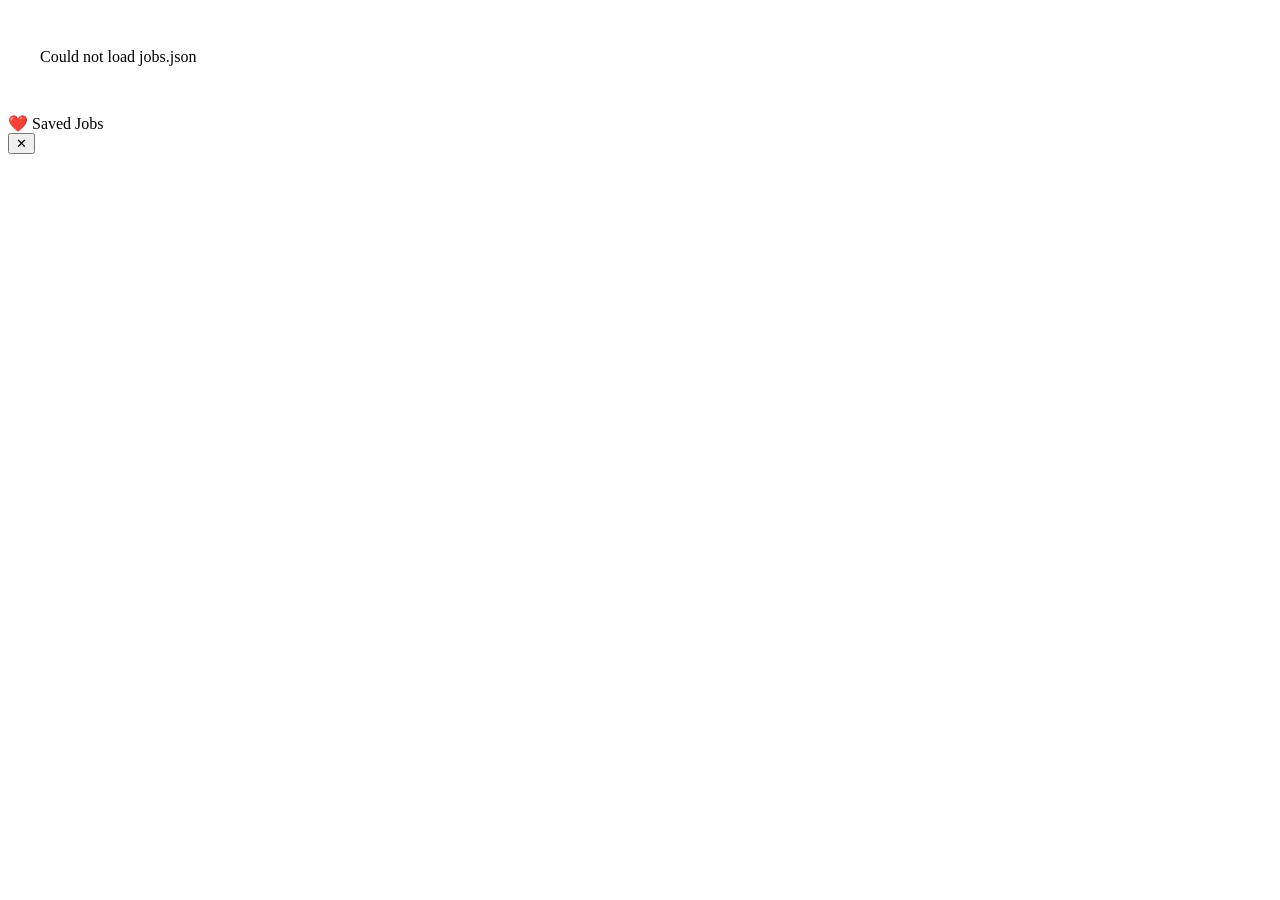
==== commit 9ffdf4d6: "Add files via upload" ====
--- a/index.html
+++ b/index.html
@@ -410,7 +410,7 @@
   const fact4Label = j.countdown ? (j.id===2?"Exam Date":"Last Date") : "Last Date";
   const actionsHtml = j.comingSoon
     ? `<button class="btn-apply" disabled style="opacity:0.6;cursor:not-allowed;">🔜 Details Coming Soon</button>`
-    : `<a class="btn-apply" href="${j.detailPage}">📄 View Full Details →</a>
+    : `<a class="btn-apply" href="job-detail.html?id=${j.id}">📄 View Full Details →</a>
        <button class="btn-save" id="save-${j.id}" onclick="toggleSave(${j.id},\'${j.title}\',\'${j.org}\',\'${j.salary}\',this)">🤍 Save</button>
        <button class="btn-share" onclick="shareJob(${j.id})">📤</button>`;
   const comingSoonBox = j.comingSoon ? `<div style="background:var(--cream2);border:2px dashed var(--border);border-radius:10px;padding:1rem;text-align:center;margin:0.75rem 0;"><div style="font-size:1.3rem;margin-bottom:0.25rem;">📝</div><div style="font-weight:600;font-size:0.82rem;">Full Details Being Uploaded</div><div style="font-size:0.72rem;color:var(--gray);margin-top:0.2rem;">Coming very soon!</div></div>` : "";
@@ -609,4 +609,4 @@
 function setCD(elId,deadline){const el=document.getElementById(elId);if(!el)return;function upd(){const d=new Date(deadline)-new Date();if(d<=0){el.innerHTML='<span class="countdown-label">⛔ Deadline Passed</span>';return;}const dy=Math.floor(d/86400000),h=Math.floor((d%86400000)/3600000),m=Math.floor((d%3600000)/60000);el.innerHTML=`<span class="countdown-label">⏰ Closes in:</span><span class="countdown-time">${dy}d ${h}h ${m}m</span>`;}upd();setInterval(upd,60000);}
 </script>
 </body>
-</html>
+</html>
